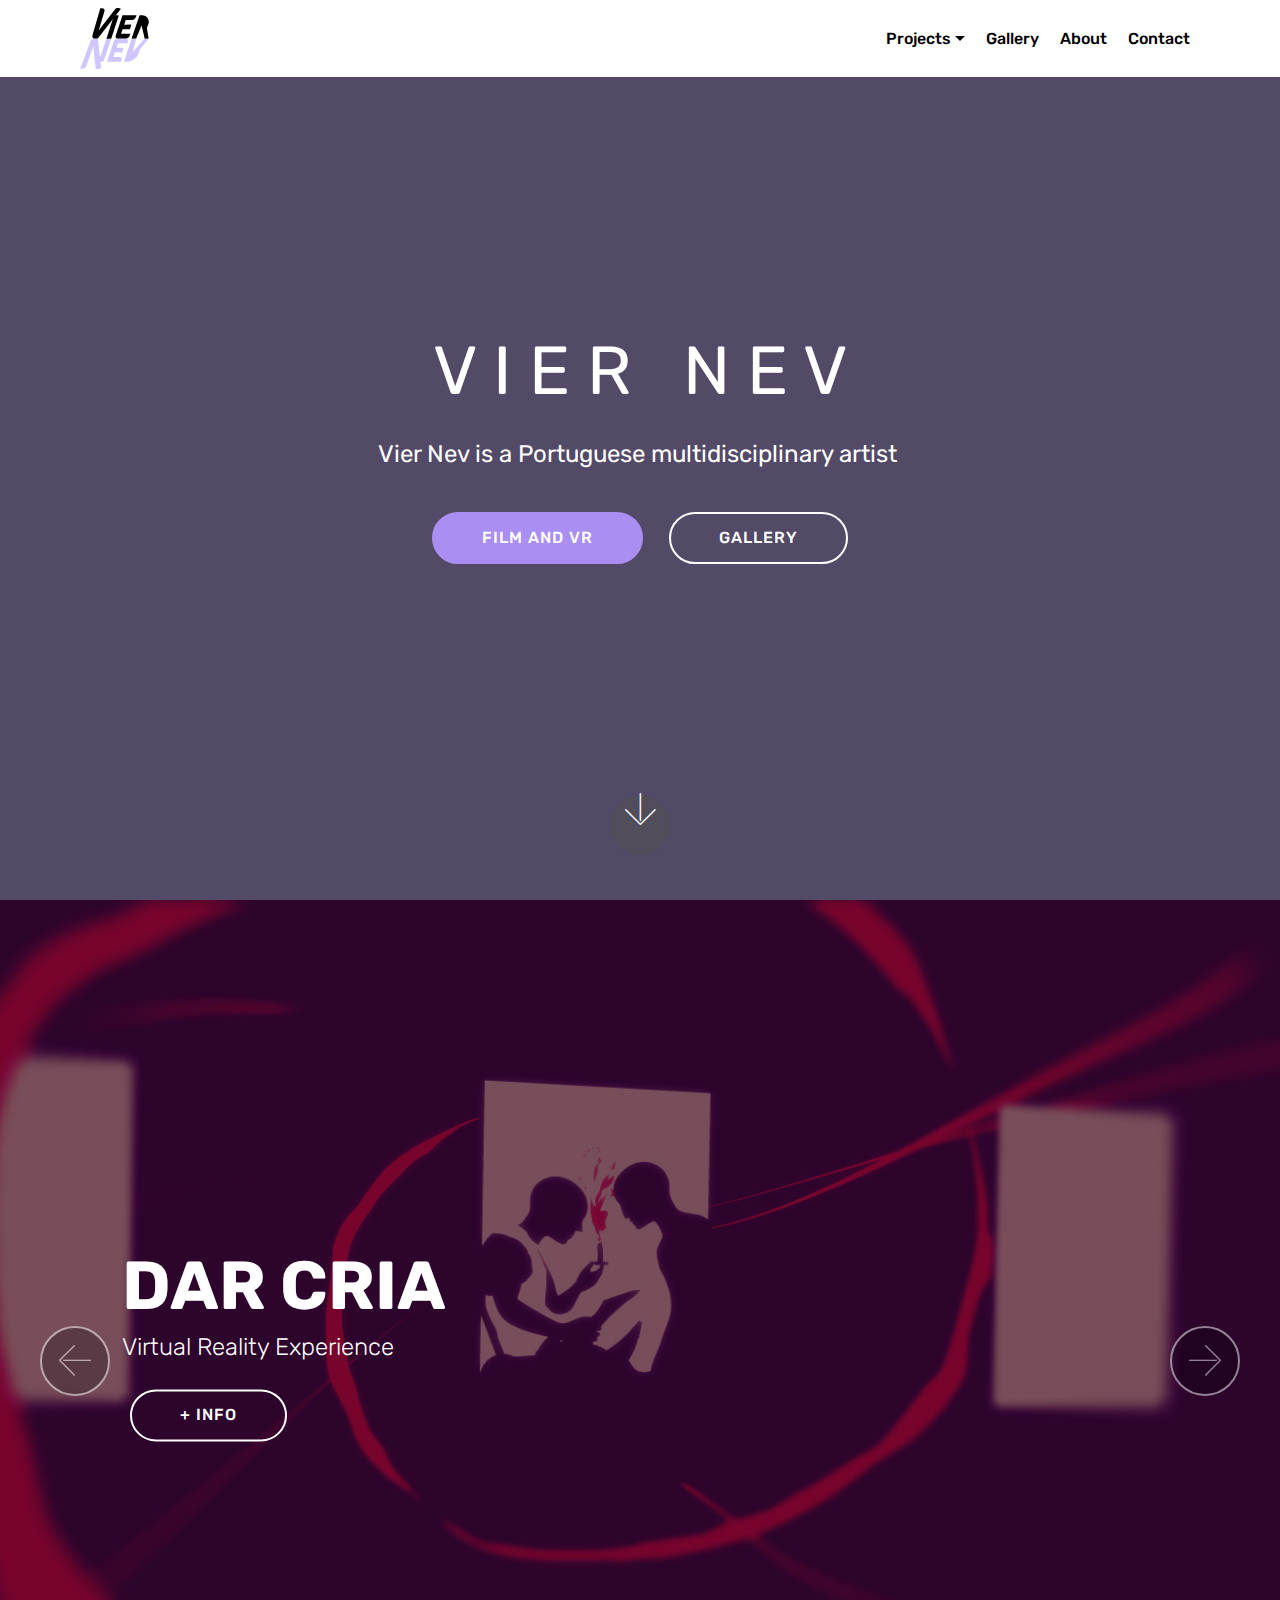
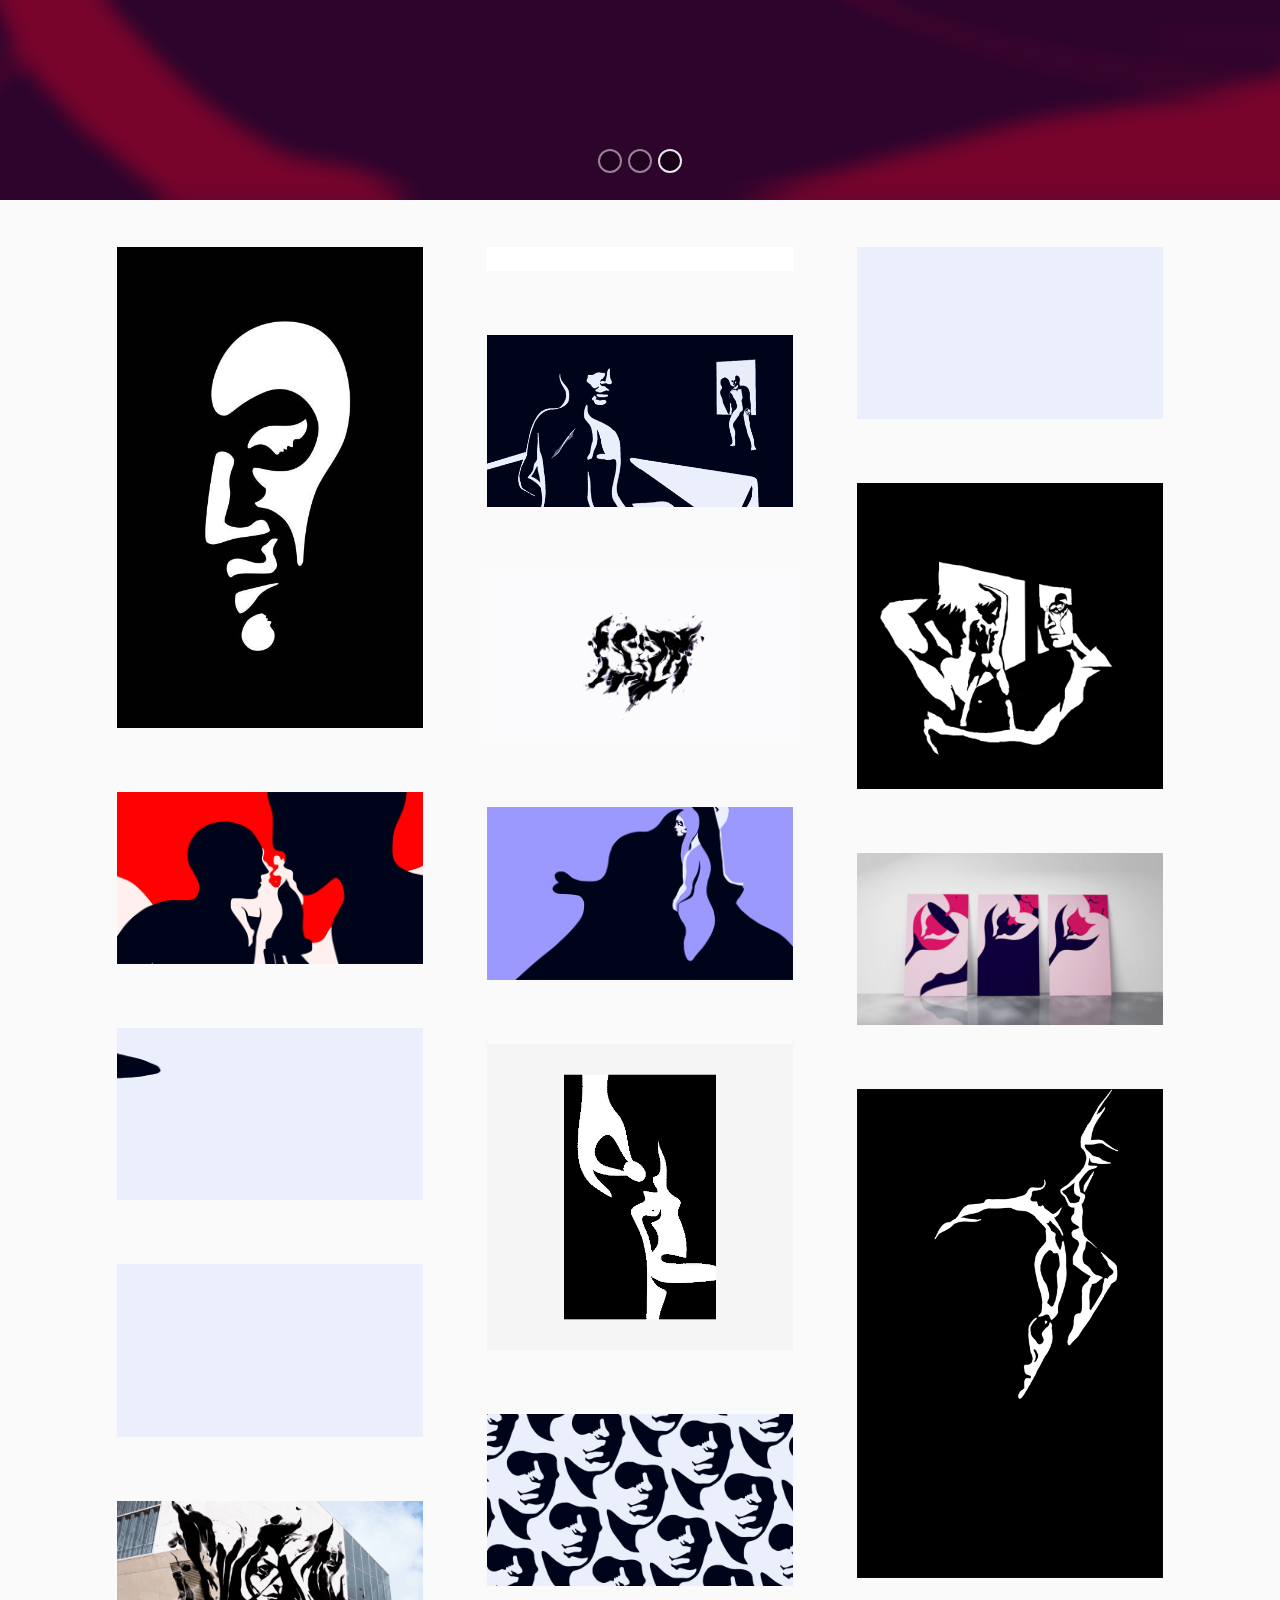
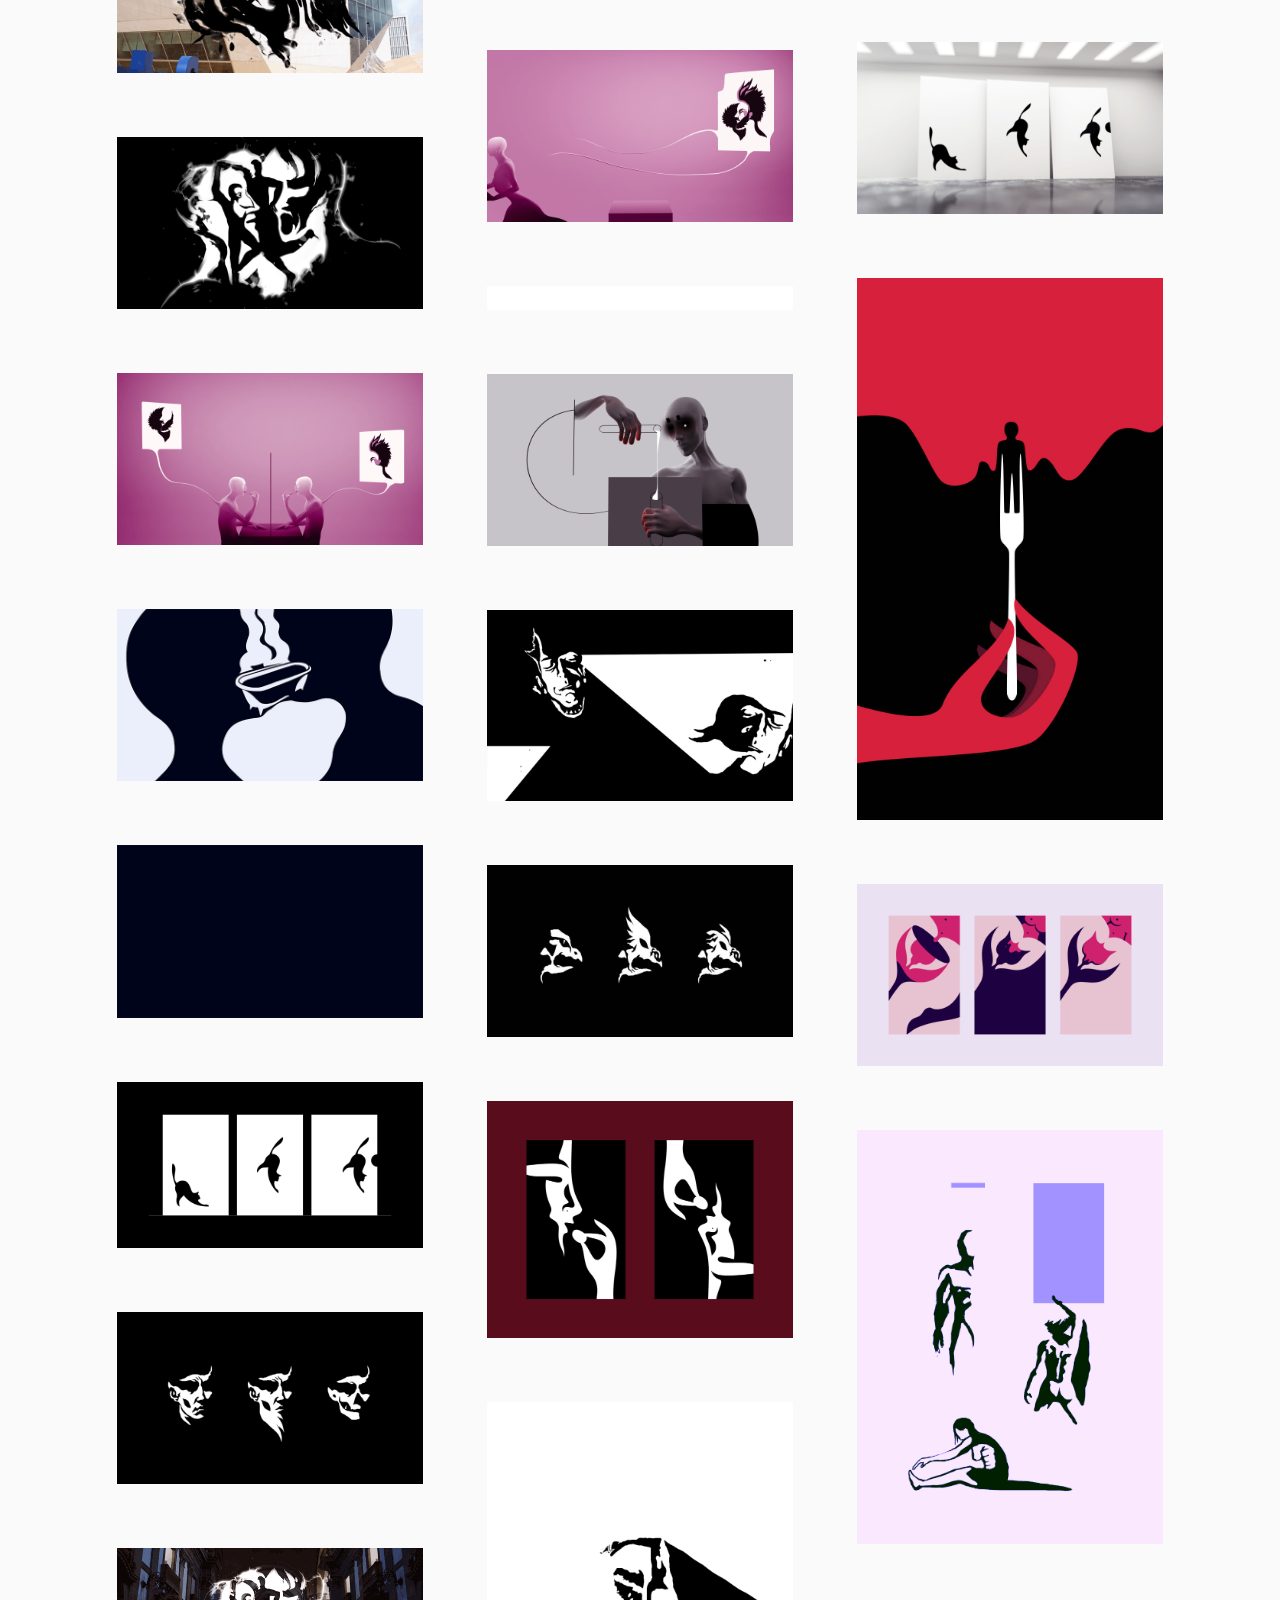
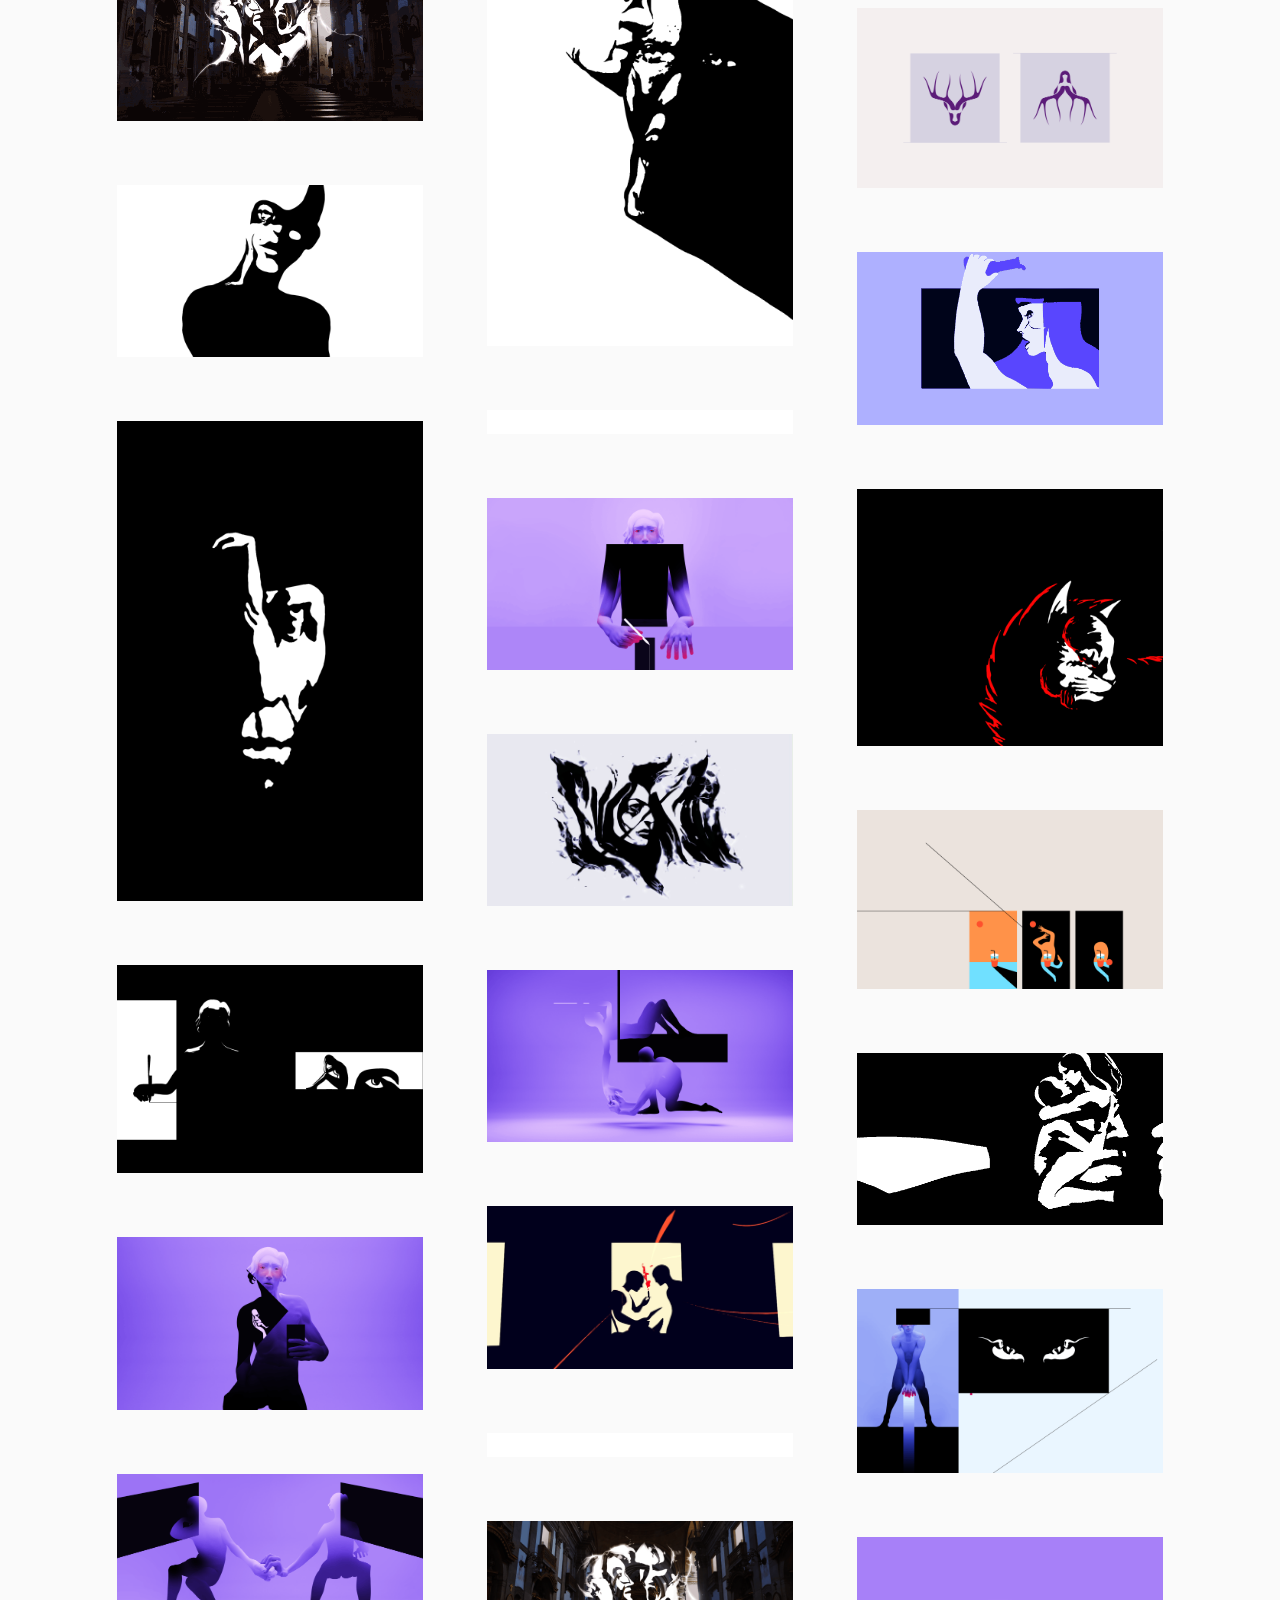
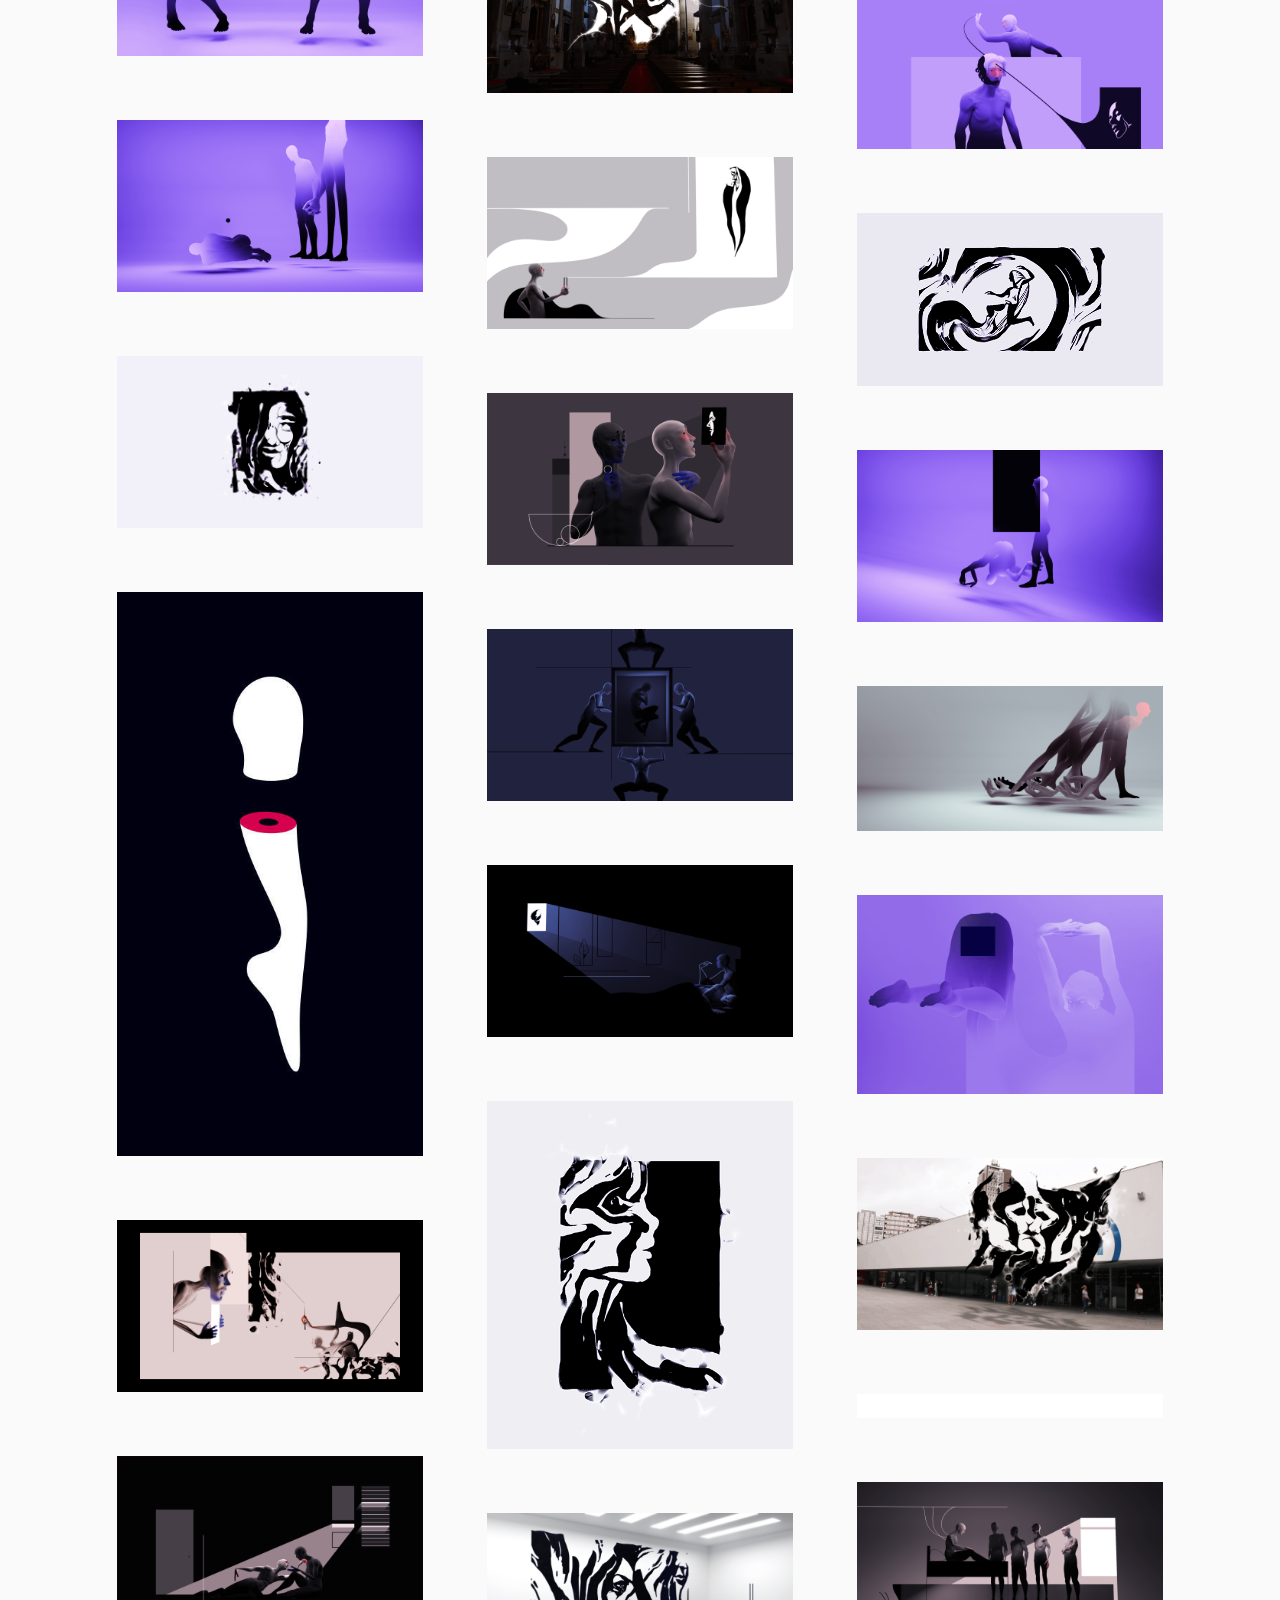
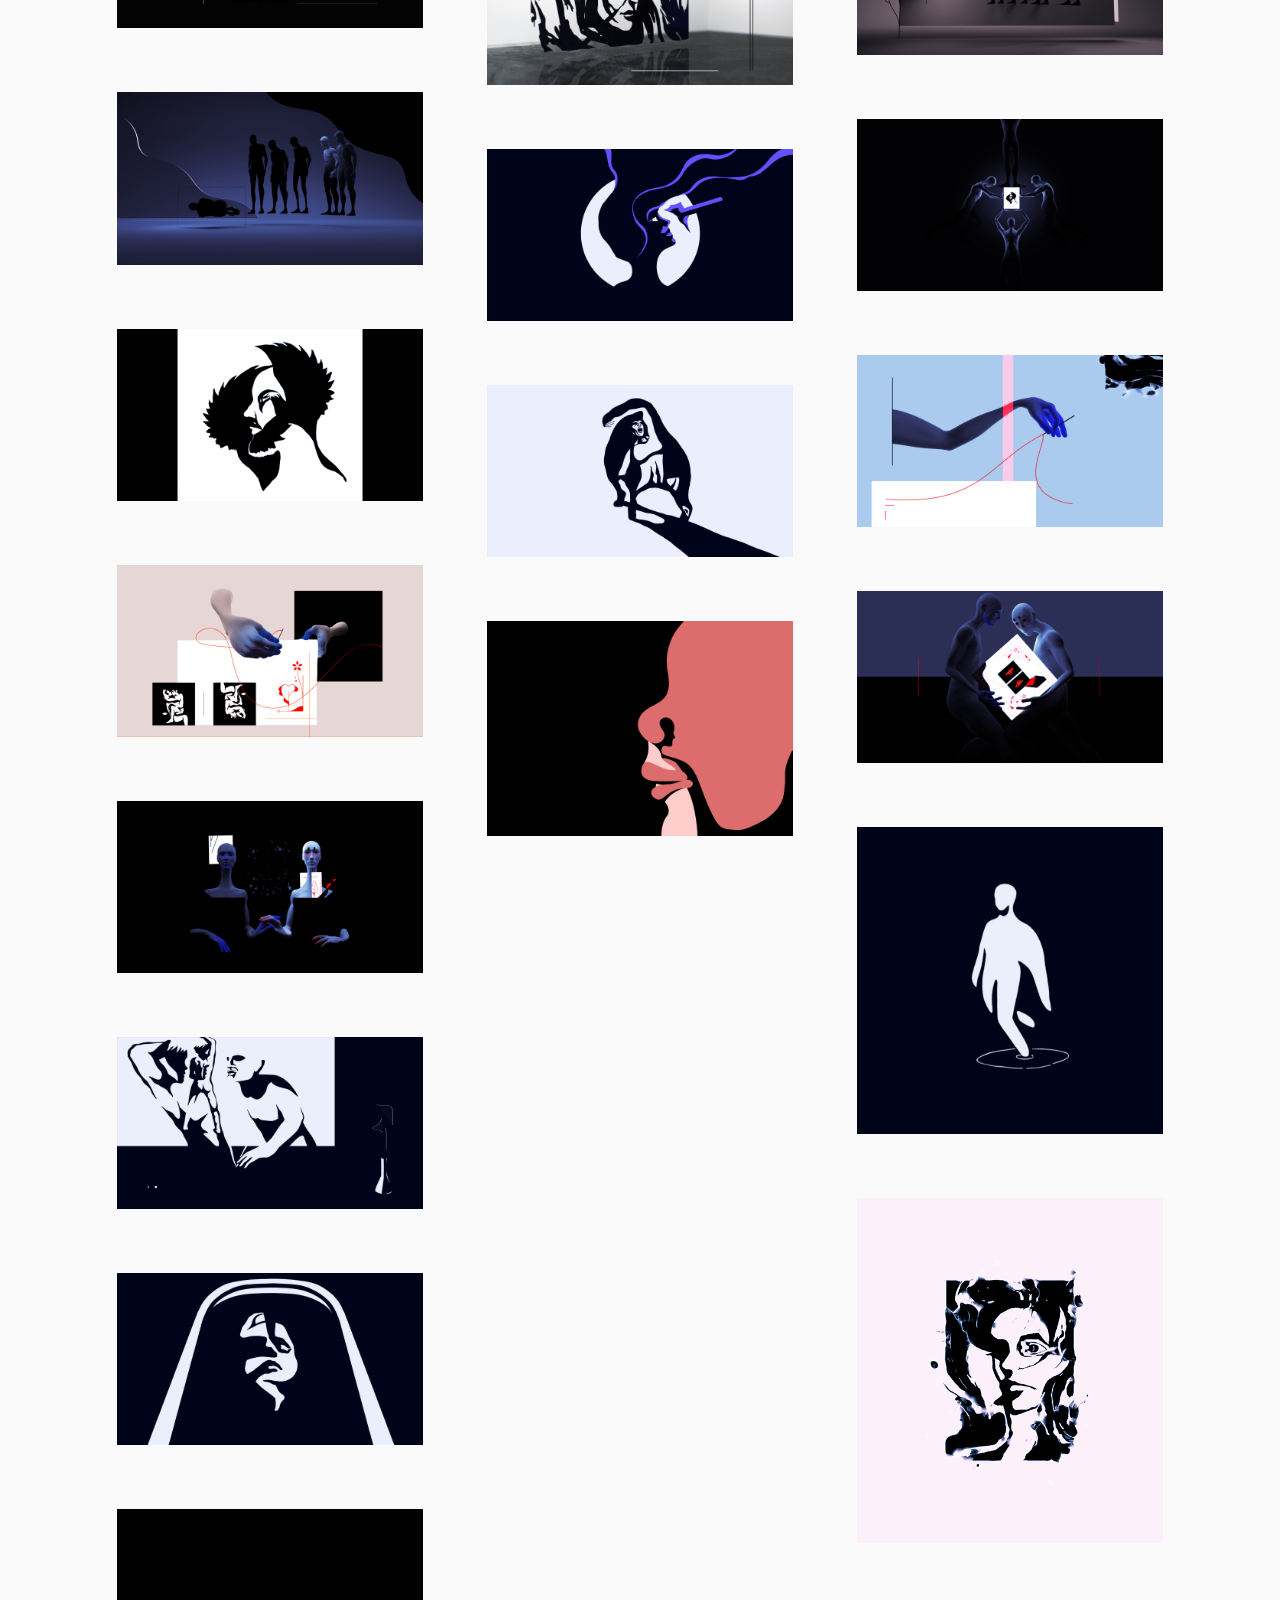
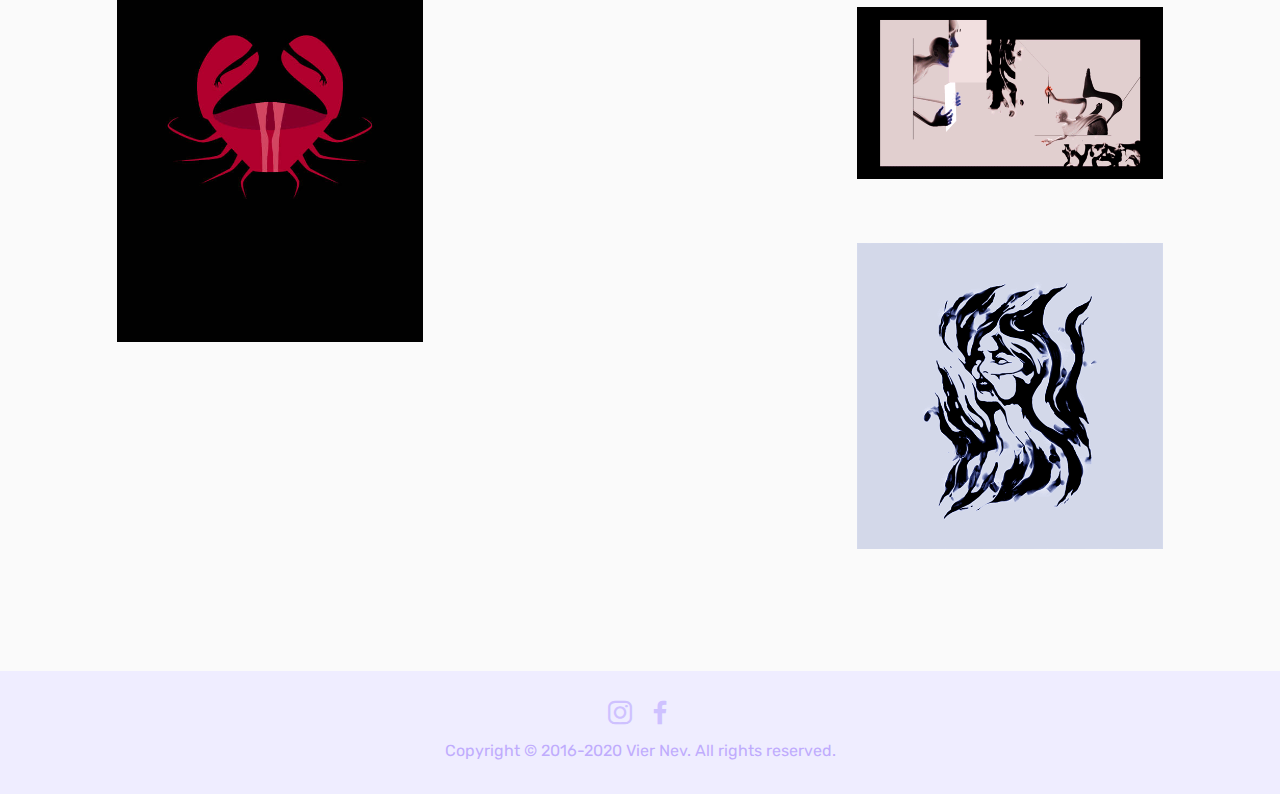
==== index.html @ 3683e40c "create github pages" ====
<!DOCTYPE html>
<html  >
<head>
  <!-- Site made with Mobirise Website Builder v4.10.8, https://mobirise.com -->
  <meta charset="UTF-8">
  <meta http-equiv="X-UA-Compatible" content="IE=edge">
  <meta name="generator" content="Mobirise v4.10.8, mobirise.com">
  <meta name="viewport" content="width=device-width, initial-scale=1, minimum-scale=1">
  <link rel="shortcut icon" href="assets/images/viernev-logo.svg" type="image/x-icon">
  <meta name="description" content="Vier Nev is a Portuguese multidisciplinary artist. Vier has created VR experiences, AR exhibitions, animated short films and explored a wide range of illustration work. 
">
  
  <title>Vier Nev</title>
  <link rel="stylesheet" href="assets/web/assets/mobirise-icons/mobirise-icons.css">
  <link rel="stylesheet" href="assets/bootstrap/css/bootstrap.min.css">
  <link rel="stylesheet" href="assets/bootstrap/css/bootstrap-grid.min.css">
  <link rel="stylesheet" href="assets/bootstrap/css/bootstrap-reboot.min.css">
  <link rel="stylesheet" href="assets/socicon/css/styles.css">
  <link rel="stylesheet" href="assets/dropdown/css/style.css">
  <link rel="stylesheet" href="assets/tether/tether.min.css">
  <link rel="stylesheet" href="assets/theme/css/style.css">
  <link rel="stylesheet" href="assets/gallery/style.css">
  <link rel="stylesheet" href="assets/mobirise/css/mbr-additional.css" type="text/css">
  
  
  
</head>
<body>

<!-- Google Analytics -->
<!-- Global site tag (gtag.js) - Google Analytics -->
<script async src="https://www.googletagmanager.com/gtag/js?id=UA-125820902-1"></script>
<script>
  window.dataLayer = window.dataLayer || [];
  function gtag(){dataLayer.push(arguments);}
  gtag('js', new Date());

  gtag('config', 'UA-125820902-1');
</script>

<!-- /Google Analytics -->


  <section class="menu cid-qTkzRZLJNu" once="menu" id="menu1-0">

    

    <nav class="navbar navbar-expand beta-menu navbar-dropdown align-items-center navbar-fixed-top navbar-toggleable-sm">
        <button class="navbar-toggler navbar-toggler-right" type="button" data-toggle="collapse" data-target="#navbarSupportedContent" aria-controls="navbarSupportedContent" aria-expanded="false" aria-label="Toggle navigation">
            <div class="hamburger">
                <span></span>
                <span></span>
                <span></span>
                <span></span>
            </div>
        </button>
        <div class="menu-logo">
            <div class="navbar-brand">
                <span class="navbar-logo">
                    <a href="index.html#header6-j">
                         <img src="assets/images/viernev-logo.svg" alt="Mobirise" title="" style="height: 3.8rem;">
                    </a>
                </span>
                
            </div>
        </div>
        <div class="collapse navbar-collapse" id="navbarSupportedContent">
            <ul class="navbar-nav nav-dropdown nav-right" data-app-modern-menu="true"><li class="nav-item dropdown">
                    <a class="nav-link link dropdown-toggle text-black display-4" href="https://mobirise.com" data-toggle="dropdown-submenu" aria-expanded="false">Projects<br></a><div class="dropdown-menu"><a class="dropdown-item text-black display-4" href="aterraetela.html">A Terra é Tela<br></a><a class="dropdown-item text-black display-4" href="amindsang.html" aria-expanded="false">A Mind Sang</a><a class="dropdown-item text-black display-4" href="darcria.html" aria-expanded="false">Dar Cria</a></div>
                </li><li class="nav-item"><a class="nav-link link text-black display-4" href="index.html#gallery2-h">Gallery<br></a></li><li class="nav-item"><a class="nav-link link text-black display-4" href="about.html">
                        
                        About</a></li><li class="nav-item"><a class="nav-link link text-black display-4" href="about.html#info2-q">
                        
                        Contact</a></li></ul>
            
        </div>
    </nav>
</section>

<section class="engine"><a href="https://mobirise.info/a">online site builder</a></section><section class="header6 cid-rAykctUVbm mbr-fullscreen" data-bg-video="https://www.youtube.com/embed/_Bp_SLts9BY?rel=0&amp;showinfo=0&amp;autoplay=0&amp;loop=0" id="header6-j">

    

    <div class="mbr-overlay" style="opacity: 0.7; background-color: rgb(17, 4, 46);">
    </div>

    <div class="container">
        <div class="row justify-content-md-center">
            <div class="mbr-white col-md-10">
                <h1 class="mbr-section-title align-center mbr-bold pb-3 mbr-fonts-style display-1"><span style="font-weight: normal;">V I E R &nbsp; N E V</span></h1>
                <p class="mbr-text align-center pb-3 mbr-fonts-style display-5">
                    Vier Nev is a Portuguese multidisciplinary artist&nbsp;</p>
                <div class="mbr-section-btn align-center"><a class="btn btn-md btn-primary display-4" href="index.html#slider1-g">FILM AND VR</a>
                        <a class="btn btn-md btn-white-outline display-4" href="index.html#gallery2-h">GALLERY</a></div>
            </div>
        </div>
    </div>

    <div class="mbr-arrow hidden-sm-down" aria-hidden="true">
        <a href="#next">
            <i class="mbri-down mbr-iconfont"></i>
        </a>
    </div>
</section>

<section class="carousel slide cid-rAy04rWOw4" data-interval="false" id="slider1-g">

    

    <div class="full-screen"><div class="mbr-slider slide carousel" data-pause="true" data-keyboard="false" data-ride="false" data-interval="false"><ol class="carousel-indicators"><li data-app-prevent-settings="" data-target="#slider1-g" data-slide-to="0"></li><li data-app-prevent-settings="" data-target="#slider1-g" data-slide-to="1"></li><li data-app-prevent-settings="" data-target="#slider1-g" class=" active" data-slide-to="2"></li></ol><div class="carousel-inner" role="listbox"><div class="carousel-item slider-fullscreen-image" data-bg-video-slide="false" style="background-image: url(assets/images/terrra0871-copy-1920x1080.png);"><div class="container container-slide"><div class="image_wrapper"><div class="mbr-overlay" style="opacity: 0.7; background-color: rgb(17, 4, 46);"></div><img src="assets/images/terrra0871-copy-1920x1080.png"><div class="carousel-caption justify-content-center"><div class="col-10 align-left"><h2 class="mbr-fonts-style display-1"><strong><em>A TERRA É TELA</em></strong></h2><p class="lead mbr-text mbr-fonts-style display-5">Augmented Reality Exhibition in Porto</p><div class="mbr-section-btn" buttons="0"><a class="btn display-4 btn-secondary" href="aterraetela.html#header3-1i">+ INFO</a> <a class="btn btn-white-outline display-4" href="aterraetela.html#video2-1h">TRAILER</a></div></div></div></div></div></div><div class="carousel-item slider-fullscreen-image" data-bg-video-slide="false" style="background-image: url(assets/images/sequence-011225-2000x1125.png);"><div class="container container-slide"><div class="image_wrapper"><div class="mbr-overlay" style="opacity: 0.9; background-color: rgb(14, 8, 70);"></div><img src="assets/images/sequence-011225-2000x1125.png"><div class="carousel-caption justify-content-center"><div class="col-10 align-left"><h2 class="mbr-fonts-style display-1"><strong>A MIND SANG</strong><div>A MÃE DE SANGUE&nbsp;</div></h2><p class="lead mbr-text mbr-fonts-style display-5">Animated Short Film</p><div class="mbr-section-btn" buttons="0"><a class="btn display-4 btn-primary" href="amindsang.html#video2-l">WATCH THE FILM<br></a> <a class="btn display-4 btn-white-outline" href="amindsang.html#header8-r">+ INFO</a> </div></div></div></div></div></div><div class="carousel-item slider-fullscreen-image active" data-bg-video-slide="false" style="background-image: url(assets/images/darcria-viernev-55-2000x921.jpg);"><div class="container container-slide"><div class="image_wrapper"><div class="mbr-overlay" style="opacity: 0.7; background-color: rgb(63, 6, 63);"></div><img src="assets/images/darcria-viernev-55-2000x921.jpg"><div class="carousel-caption justify-content-center"><div class="col-10 align-left"><h2 class="mbr-fonts-style display-1"><strong>DAR CRIA</strong></h2><p class="lead mbr-text mbr-fonts-style display-5">Virtual Reality Experience</p><div class="mbr-section-btn" buttons="0"> <a class="btn display-4 btn-white-outline" href="darcria.html">+ INFO</a> </div></div></div></div></div></div></div><a data-app-prevent-settings="" class="carousel-control carousel-control-prev" role="button" data-slide="prev" href="#slider1-g"><span aria-hidden="true" class="mbri-left mbr-iconfont"></span><span class="sr-only">Previous</span></a><a data-app-prevent-settings="" class="carousel-control carousel-control-next" role="button" data-slide="next" href="#slider1-g"><span aria-hidden="true" class="mbri-right mbr-iconfont"></span><span class="sr-only">Next</span></a></div></div>

</section>

<section class="mbr-gallery mbr-slider-carousel cid-rAycGwesJA" id="gallery2-h">

    

    <div class="container">
        <div><!-- Filter --><!-- Gallery --><div class="mbr-gallery-row"><div class="mbr-gallery-layout-default"><div><div><div class="mbr-gallery-item mbr-gallery-item--p4" data-video-url="false" data-tags="Still"><div href="#lb-gallery2-h" data-slide-to="0" data-toggle="modal"><img src="assets/images/vier-nev-mother-vier-art-illustration-multistable-perception-optical-illusion-509x800-509x800.jpg" alt="" title=""><span class="icon-focus"></span></div></div><div class="mbr-gallery-item mbr-gallery-item--p4" data-video-url="false" data-tags="AR, Animation"><div href="#lb-gallery2-h" data-slide-to="1" data-toggle="modal"><img src="assets/images/vier-terra-2.gif" alt="" title=""><span class="icon-focus"></span></div></div><div class="mbr-gallery-item mbr-gallery-item--p4" data-video-url="false" data-tags="Animation"><div href="#lb-gallery2-h" data-slide-to="2" data-toggle="modal"><img src="assets/images/25.gif" alt="" title=""><span class="icon-focus"></span></div></div><div class="mbr-gallery-item mbr-gallery-item--p4" data-video-url="false" data-tags="Animation"><div href="#lb-gallery2-h" data-slide-to="3" data-toggle="modal"><img src="assets/images/23.gif" alt="" title=""><span class="icon-focus"></span></div></div><div class="mbr-gallery-item mbr-gallery-item--p4" data-video-url="false" data-tags="Animation"><div href="#lb-gallery2-h" data-slide-to="4" data-toggle="modal"><img src="assets/images/4a.gif" alt="" title=""><span class="icon-focus"></span></div></div><div class="mbr-gallery-item mbr-gallery-item--p4" data-video-url="false" data-tags="Still"><div href="#lb-gallery2-h" data-slide-to="5" data-toggle="modal"><img src="assets/images/u-hdfs-viernev-vier-nev-art-face-optical-illusion-2000x2000-800x800.png" alt="" title=""><span class="icon-focus"></span></div></div><div class="mbr-gallery-item mbr-gallery-item--p4" data-video-url="false" data-tags="Animation"><div href="#lb-gallery2-h" data-slide-to="6" data-toggle="modal"><img src="assets/images/16.gif" alt="" title=""><span class="icon-focus"></span></div></div><div class="mbr-gallery-item mbr-gallery-item--p4 video-slide" data-video-url="https://youtu.be/Oiqv5G8GphM" data-tags="Still"><div href="#lb-gallery2-h" data-slide-to="7" data-toggle="modal"><div></div><img alt="" src="assets/images/mobirise201987-131432019-8-6-3-15-35.jpg"><span class="icon-video"></span></div></div><div class="mbr-gallery-item mbr-gallery-item--p4" data-video-url="false" data-tags="Still"><div href="#lb-gallery2-h" data-slide-to="8" data-toggle="modal"><img src="assets/images/c1-960x540-800x450.png" alt="" title=""><span class="icon-focus"></span></div></div><div class="mbr-gallery-item mbr-gallery-item--p4" data-video-url="false" data-tags="Animation"><div href="#lb-gallery2-h" data-slide-to="9" data-toggle="modal"><img src="assets/images/26.gif" alt="" title=""><span class="icon-focus"></span></div></div><div class="mbr-gallery-item mbr-gallery-item--p4" data-video-url="false" data-tags="Animation"><div href="#lb-gallery2-h" data-slide-to="10" data-toggle="modal"><img src="assets/images/13.gif" alt="" title=""><span class="icon-focus"></span></div></div><div class="mbr-gallery-item mbr-gallery-item--p4" data-video-url="false" data-tags="Still"><div href="#lb-gallery2-h" data-slide-to="11" data-toggle="modal"><img src="assets/images/vier-nev-hug-art-illustration-multistable-perception-optical-illusion-501x800-501x800.png" alt="" title=""><span class="icon-focus"></span></div></div><div class="mbr-gallery-item mbr-gallery-item--p4" data-video-url="false" data-tags="AR, Animation"><div href="#lb-gallery2-h" data-slide-to="12" data-toggle="modal"><img src="assets/images/terrra0668-1920x1080-800x450.png" alt="" title=""><span class="icon-focus"></span></div></div><div class="mbr-gallery-item mbr-gallery-item--p4" data-video-url="false" data-tags="Animation"><div href="#lb-gallery2-h" data-slide-to="13" data-toggle="modal"><img src="assets/images/dehumanizing.gif" alt="" title=""><span class="icon-focus"></span></div></div><div class="mbr-gallery-item mbr-gallery-item--p4" data-video-url="false" data-tags="Still,AR"><div href="#lb-gallery2-h" data-slide-to="14" data-toggle="modal"><img src="assets/images/d-1920x1080-800x450.png" alt="" title=""><span class="icon-focus"></span></div></div><div class="mbr-gallery-item mbr-gallery-item--p4 video-slide" data-video-url="https://youtu.be/XAK8NlHqdu0" data-tags="Animation"><div href="#lb-gallery2-h" data-slide-to="15" data-toggle="modal"><div></div><img alt="" src="assets/images/mobirise201987-131432019-8-6-3-43-50.jpg"><span class="icon-video"></span></div></div><div class="mbr-gallery-item mbr-gallery-item--p4" data-video-url="false" data-tags="Animation, Still"><div href="#lb-gallery2-h" data-slide-to="16" data-toggle="modal"><img src="assets/images/sequence-011225-2000x1125-800x450.png" alt="" title=""><span class="icon-focus"></span></div></div><div class="mbr-gallery-item mbr-gallery-item--p4" data-video-url="false" data-tags="Still"><div href="#lb-gallery2-h" data-slide-to="17" data-toggle="modal"><img src="assets/images/vier-nev-hannibal-art-illustration-multistable-perception-optical-illusion-800x1418-800x1418.jpg" alt="" title=""><span class="icon-focus"></span></div></div><div class="mbr-gallery-item mbr-gallery-item--p4" data-video-url="false" data-tags="Still"><div href="#lb-gallery2-h" data-slide-to="18" data-toggle="modal"><img src="assets/images/drag-1-2000x1125-800x450.png" alt="" title=""><span class="icon-focus"></span></div></div><div class="mbr-gallery-item mbr-gallery-item--p4" data-video-url="false" data-tags="Still"><div href="#lb-gallery2-h" data-slide-to="19" data-toggle="modal"><img src="assets/images/drag-2-2000x1125-800x450.png" alt="" title=""><span class="icon-focus"></span></div></div><div class="mbr-gallery-item mbr-gallery-item--p4" data-video-url="false" data-tags="Still"><div href="#lb-gallery2-h" data-slide-to="20" data-toggle="modal"><img src="assets/images/blood-viernev-2000x1189-800x476.png" alt="" title=""><span class="icon-focus"></span></div></div><div class="mbr-gallery-item mbr-gallery-item--p4" data-video-url="false" data-tags="Animation"><div href="#lb-gallery2-h" data-slide-to="21" data-toggle="modal"><img src="assets/images/7-1.gif" alt="" title=""><span class="icon-focus"></span></div></div><div class="mbr-gallery-item mbr-gallery-item--p4" data-video-url="false" data-tags="AR, Animation"><div href="#lb-gallery2-h" data-slide-to="22" data-toggle="modal"><img src="assets/images/5a.gif" alt="" title=""><span class="icon-focus"></span></div></div><div class="mbr-gallery-item mbr-gallery-item--p4" data-video-url="false" data-tags="Still"><div href="#lb-gallery2-h" data-slide-to="23" data-toggle="modal"><img src="assets/images/u-fsegh-viernev-vier-nev-art-face-optical-illusion-770x1041-770x1041.png" alt="" title=""><span class="icon-focus"></span></div></div><div class="mbr-gallery-item mbr-gallery-item--p4" data-video-url="false" data-tags="Animation"><div href="#lb-gallery2-h" data-slide-to="24" data-toggle="modal"><img src="assets/images/1-1.gif" alt="" title=""><span class="icon-focus"></span></div></div><div class="mbr-gallery-item mbr-gallery-item--p4" data-video-url="false" data-tags="AR"><div href="#lb-gallery2-h" data-slide-to="25" data-toggle="modal"><img src="assets/images/terrra1472-1920x1080-800x450.png" alt="" title=""><span class="icon-focus"></span></div></div><div class="mbr-gallery-item mbr-gallery-item--p4" data-video-url="false" data-tags="Still"><div href="#lb-gallery2-h" data-slide-to="26" data-toggle="modal"><img src="assets/images/deer-viernev-2000x1177-800x471.png" alt="" title=""><span class="icon-focus"></span></div></div><div class="mbr-gallery-item mbr-gallery-item--p4" data-video-url="false" data-tags="Still"><div href="#lb-gallery2-h" data-slide-to="27" data-toggle="modal"><img src="assets/images/trio-vier-nev-2000x1089-800x436.png" alt="" title=""><span class="icon-focus"></span></div></div><div class="mbr-gallery-item mbr-gallery-item--p4" data-video-url="false" data-tags="Still"><div href="#lb-gallery2-h" data-slide-to="28" data-toggle="modal"><img src="assets/images/a-viernev-vier-nev-art-face-optical-illusion-1734x1080-800x498.png" alt="" title=""><span class="icon-focus"></span></div></div><div class="mbr-gallery-item mbr-gallery-item--p4" data-video-url="false" data-tags="Animation"><div href="#lb-gallery2-h" data-slide-to="29" data-toggle="modal"><img src="assets/images/6a.gif" alt="" title=""><span class="icon-focus"></span></div></div><div class="mbr-gallery-item mbr-gallery-item--p4" data-video-url="false" data-tags="Still"><div href="#lb-gallery2-h" data-slide-to="30" data-toggle="modal"><img src="assets/images/vier-nev-growth-art-illustration-multistable-perception-optical-illusion-1422x800-800x450.png" alt="" title=""><span class="icon-focus"></span></div></div><div class="mbr-gallery-item mbr-gallery-item--p4" data-video-url="false" data-tags="Still"><div href="#lb-gallery2-h" data-slide-to="31" data-toggle="modal"><img src="assets/images/vier-nev-growth-art-illustration-multistable-perception-optical-illusion-1422x800-800x450.jpg" alt="" title=""><span class="icon-focus"></span></div></div><div class="mbr-gallery-item mbr-gallery-item--p4" data-video-url="false" data-tags="Still"><div href="#lb-gallery2-h" data-slide-to="32" data-toggle="modal"><img src="assets/images/u-catkiss-viernev-vier-nev-art-face-optical-illusion-2000x1684-800x674.png" alt="" title=""><span class="icon-focus"></span></div></div><div class="mbr-gallery-item mbr-gallery-item--p4" data-video-url="false" data-tags="AR, Animation"><div href="#lb-gallery2-h" data-slide-to="33" data-toggle="modal"><img src="assets/images/7a.gif" alt="" title=""><span class="icon-focus"></span></div></div><div class="mbr-gallery-item mbr-gallery-item--p4" data-video-url="false" data-tags="Still"><div href="#lb-gallery2-h" data-slide-to="34" data-toggle="modal"><img src="assets/images/eating-viernev-2000x1552-800x621.png" alt="" title=""><span class="icon-focus"></span></div></div><div class="mbr-gallery-item mbr-gallery-item--p4" data-video-url="false" data-tags="Still"><div href="#lb-gallery2-h" data-slide-to="35" data-toggle="modal"><img src="assets/images/clown-viernev-2000x1166-800x466.png" alt="" title=""><span class="icon-focus"></span></div></div><div class="mbr-gallery-item mbr-gallery-item--p4" data-video-url="false" data-tags="Still"><div href="#lb-gallery2-h" data-slide-to="36" data-toggle="modal"><img src="assets/images/u-dvsavas-viernev-vier-nev-art-face-optical-illusion-1920x1080-800x450.png" alt="" title=""><span class="icon-focus"></span></div></div><div class="mbr-gallery-item mbr-gallery-item--p4" data-video-url="false" data-tags="Still"><div href="#lb-gallery2-h" data-slide-to="37" data-toggle="modal"><img src="assets/images/u-dvssd-viernev-vier-nev-art-face-optical-illusion-1080x1920-800x1422.png" alt="" title=""><span class="icon-focus"></span></div></div><div class="mbr-gallery-item mbr-gallery-item--p4" data-video-url="false" data-tags="Animation"><div href="#lb-gallery2-h" data-slide-to="38" data-toggle="modal"><img src="assets/images/loopa.gif" alt="" title=""><span class="icon-focus"></span></div></div><div class="mbr-gallery-item mbr-gallery-item--p4" data-video-url="false" data-tags="Still"><div href="#lb-gallery2-h" data-slide-to="39" data-toggle="modal"><img src="assets/images/u-ndgf-viernev-vier-nev-art-face-optical-illusion-1007x1581-800x1256.png" alt="" title=""><span class="icon-focus"></span></div></div><div class="mbr-gallery-item mbr-gallery-item--p4" data-video-url="false" data-tags="VR"><div href="#lb-gallery2-h" data-slide-to="40" data-toggle="modal"><img src="assets/images/8-vier-nev-dar-cria-art-virtual-reality-multistable-perception.gif" alt="" title=""><span class="icon-focus"></span></div></div><div class="mbr-gallery-item mbr-gallery-item--p4" data-video-url="false" data-tags="Still"><div href="#lb-gallery2-h" data-slide-to="41" data-toggle="modal"><img src="assets/images/ddddddddddddddddddd-copy-2000x1206-800x482.png" alt="" title=""><span class="icon-focus"></span></div></div><div class="mbr-gallery-item mbr-gallery-item--p4" data-video-url="false" data-tags="Still"><div href="#lb-gallery2-h" data-slide-to="42" data-toggle="modal"><img src="assets/images/fffffffffffffffffffffffffffff-copy-2000x1361-800x544.png" alt="" title=""><span class="icon-focus"></span></div></div><div class="mbr-gallery-item mbr-gallery-item--p4" data-video-url="false" data-tags="Still"><div href="#lb-gallery2-h" data-slide-to="43" data-toggle="modal"><img src="assets/images/iiiiiiiiiiiii-2000x1125-800x450.png" alt="" title=""><span class="icon-focus"></span></div></div><div class="mbr-gallery-item mbr-gallery-item--p4" data-video-url="false" data-tags="Still"><div href="#lb-gallery2-h" data-slide-to="44" data-toggle="modal"><img src="assets/images/ccccccccccc-2000x1385-800x554.png" alt="" title=""><span class="icon-focus"></span></div></div><div class="mbr-gallery-item mbr-gallery-item--p4" data-video-url="false" data-tags="Still"><div href="#lb-gallery2-h" data-slide-to="45" data-toggle="modal"><img src="assets/images/lookq-aaaaaaaaaaaaaaaaaaaaaaa-2000x1125-800x450.png" alt="" title=""><span class="icon-focus"></span></div></div><div class="mbr-gallery-item mbr-gallery-item--p4 video-slide" data-video-url="https://youtu.be/BLm-tgOS_dI" data-tags="Animation"><div href="#lb-gallery2-h" data-slide-to="46" data-toggle="modal"><div></div><img alt="" src="assets/images/mobirise201987-131432019-8-6-3-16-42.jpg"><span class="icon-video"></span></div></div><div class="mbr-gallery-item mbr-gallery-item--p4" data-video-url="false" data-tags="Animation"><div href="#lb-gallery2-h" data-slide-to="47" data-toggle="modal"><img src="assets/images/12a.gif" alt="" title=""><span class="icon-focus"></span></div></div><div class="mbr-gallery-item mbr-gallery-item--p4" data-video-url="false" data-tags="Still, VR"><div href="#lb-gallery2-h" data-slide-to="48" data-toggle="modal"><img src="assets/images/ffffffffffffff-2000x1193-800x477.png" alt="" title=""><span class="icon-focus"></span></div></div><div class="mbr-gallery-item mbr-gallery-item--p4" data-video-url="false" data-tags="Still, VR"><div href="#lb-gallery2-h" data-slide-to="49" data-toggle="modal"><img src="assets/images/f-2-2000x1125-800x450.png" alt="" title=""><span class="icon-focus"></span></div></div><div class="mbr-gallery-item mbr-gallery-item--p4" data-video-url="false" data-tags="Still, VR"><div href="#lb-gallery2-h" data-slide-to="50" data-toggle="modal"><img src="assets/images/f-3-2000x1125-800x450.png" alt="" title=""><span class="icon-focus"></span></div></div><div class="mbr-gallery-item mbr-gallery-item--p4" data-video-url="false" data-tags="Still, VR"><div href="#lb-gallery2-h" data-slide-to="51" data-toggle="modal"><img src="assets/images/f-4-2000x1125-800x450.png" alt="" title=""><span class="icon-focus"></span></div></div><div class="mbr-gallery-item mbr-gallery-item--p4" data-video-url="false" data-tags="VR"><div href="#lb-gallery2-h" data-slide-to="52" data-toggle="modal"><img src="assets/images/3-vier-nev-dar-cria-art-virtual-reality-multistable-perception.gif" alt="" title=""><span class="icon-focus"></span></div></div><div class="mbr-gallery-item mbr-gallery-item--p4" data-video-url="false" data-tags="Still, VR"><div href="#lb-gallery2-h" data-slide-to="53" data-toggle="modal"><img src="assets/images/a-2-2000x949-800x380.png" alt="" title=""><span class="icon-focus"></span></div></div><div class="mbr-gallery-item mbr-gallery-item--p4 video-slide" data-video-url="https://youtu.be/ZXnlHfFsJvo" data-tags="Animation"><div href="#lb-gallery2-h" data-slide-to="54" data-toggle="modal"><div></div><img alt="" src="assets/images/mobirise201987-131432019-8-6-3-15-21.jpg"><span class="icon-video"></span></div></div><div class="mbr-gallery-item mbr-gallery-item--p4" data-video-url="false" data-tags="VR"><div href="#lb-gallery2-h" data-slide-to="55" data-toggle="modal"><img src="assets/images/2-vier-nev-dar-cria-art-virtual-reality-multistable-perception.gif" alt="" title=""><span class="icon-focus"></span></div></div><div class="mbr-gallery-item mbr-gallery-item--p4" data-video-url="false" data-tags="Still"><div href="#lb-gallery2-h" data-slide-to="56" data-toggle="modal"><img src="assets/images/6-2000x1302-800x521.png" alt="" title=""><span class="icon-focus"></span></div></div><div class="mbr-gallery-item mbr-gallery-item--p4" data-video-url="false" data-tags="Still"><div href="#lb-gallery2-h" data-slide-to="57" data-toggle="modal"><img src="assets/images/vier-nev-corte-art-illustration-multistable-perception-optical-illusion-434x800-434x800.jpg" alt="" title=""><span class="icon-focus"></span></div></div><div class="mbr-gallery-item mbr-gallery-item--p4" data-video-url="false" data-tags="AR, Animation"><div href="#lb-gallery2-h" data-slide-to="58" data-toggle="modal"><img src="assets/images/terrra1380-1920x1080-800x450.png" alt="" title=""><span class="icon-focus"></span></div></div><div class="mbr-gallery-item mbr-gallery-item--p4" data-video-url="false" data-tags="AR"><div href="#lb-gallery2-h" data-slide-to="59" data-toggle="modal"><img src="assets/images/terrra1224-1920x1080-800x450.png" alt="" title=""><span class="icon-focus"></span></div></div><div class="mbr-gallery-item mbr-gallery-item--p4" data-video-url="false" data-tags="AR, Animation"><div href="#lb-gallery2-h" data-slide-to="60" data-toggle="modal"><img src="assets/images/terrra1191-1920x1080-800x450.png" alt="" title=""><span class="icon-focus"></span></div></div><div class="mbr-gallery-item mbr-gallery-item--p4" data-video-url="false" data-tags="Still"><div href="#lb-gallery2-h" data-slide-to="61" data-toggle="modal"><img src="assets/images/terrra1448-1920x1080-800x450.png" alt="" title=""><span class="icon-focus"></span></div></div><div class="mbr-gallery-item mbr-gallery-item--p4" data-video-url="false" data-tags="AR, Animation"><div href="#lb-gallery2-h" data-slide-to="62" data-toggle="modal"><img src="assets/images/2a.gif" alt="" title=""><span class="icon-focus"></span></div></div><div class="mbr-gallery-item mbr-gallery-item--p4" data-video-url="false" data-tags="AR"><div href="#lb-gallery2-h" data-slide-to="63" data-toggle="modal"><img src="assets/images/terrra1508-1920x1080-800x450.png" alt="" title=""><span class="icon-focus"></span></div></div><div class="mbr-gallery-item mbr-gallery-item--p4" data-video-url="false" data-tags="AR"><div href="#lb-gallery2-h" data-slide-to="64" data-toggle="modal"><img src="assets/images/terrra1568-1920x1080-800x450.png" alt="" title=""><span class="icon-focus"></span></div></div><div class="mbr-gallery-item mbr-gallery-item--p4" data-video-url="false" data-tags="AR"><div href="#lb-gallery2-h" data-slide-to="65" data-toggle="modal"><img src="assets/images/terrra1611-1920x1080-800x450.png" alt="" title=""><span class="icon-focus"></span></div></div><div class="mbr-gallery-item mbr-gallery-item--p4" data-video-url="false" data-tags="AR"><div href="#lb-gallery2-h" data-slide-to="66" data-toggle="modal"><img src="assets/images/terrra1612-1920x1080-800x450.png" alt="" title=""><span class="icon-focus"></span></div></div><div class="mbr-gallery-item mbr-gallery-item--p4" data-video-url="false" data-tags="AR"><div href="#lb-gallery2-h" data-slide-to="67" data-toggle="modal"><img src="assets/images/terrra1765-1920x1080-800x450.png" alt="" title=""><span class="icon-focus"></span></div></div><div class="mbr-gallery-item mbr-gallery-item--p4" data-video-url="false" data-tags="AR"><div href="#lb-gallery2-h" data-slide-to="68" data-toggle="modal"><img src="assets/images/terrra1808-1920x1080-800x450.png" alt="" title=""><span class="icon-focus"></span></div></div><div class="mbr-gallery-item mbr-gallery-item--p4" data-video-url="false" data-tags="Still, AR"><div href="#lb-gallery2-h" data-slide-to="69" data-toggle="modal"><img src="assets/images/terrra1871-1920x1080-800x450.png" alt="" title=""><span class="icon-focus"></span></div></div><div class="mbr-gallery-item mbr-gallery-item--p4" data-video-url="false" data-tags="AR"><div href="#lb-gallery2-h" data-slide-to="70" data-toggle="modal"><img src="assets/images/terrra1993-1920x1080-800x450.png" alt="" title=""><span class="icon-focus"></span></div></div><div class="mbr-gallery-item mbr-gallery-item--p4" data-video-url="false" data-tags="AR"><div href="#lb-gallery2-h" data-slide-to="71" data-toggle="modal"><img src="assets/images/terrra2036-1920x1080-800x450.png" alt="" title=""><span class="icon-focus"></span></div></div><div class="mbr-gallery-item mbr-gallery-item--p4" data-video-url="false" data-tags="AR"><div href="#lb-gallery2-h" data-slide-to="72" data-toggle="modal"><img src="assets/images/terrra2104-1920x1080-800x450.png" alt="" title=""><span class="icon-focus"></span></div></div><div class="mbr-gallery-item mbr-gallery-item--p4" data-video-url="false" data-tags="Animation"><div href="#lb-gallery2-h" data-slide-to="73" data-toggle="modal"><img src="assets/images/vier-block-12.gif" alt="" title=""><span class="icon-focus"></span></div></div><div class="mbr-gallery-item mbr-gallery-item--p4" data-video-url="false" data-tags="AR"><div href="#lb-gallery2-h" data-slide-to="74" data-toggle="modal"><img src="assets/images/terrra2386-1920x1080-800x450.png" alt="" title=""><span class="icon-focus"></span></div></div><div class="mbr-gallery-item mbr-gallery-item--p4" data-video-url="false" data-tags="AR"><div href="#lb-gallery2-h" data-slide-to="75" data-toggle="modal"><img src="assets/images/terrra2521-1920x1080-800x450.png" alt="" title=""><span class="icon-focus"></span></div></div><div class="mbr-gallery-item mbr-gallery-item--p4" data-video-url="false" data-tags="AR"><div href="#lb-gallery2-h" data-slide-to="76" data-toggle="modal"><img src="assets/images/6-a-1920x1080-800x450.png" alt="" title=""><span class="icon-focus"></span></div></div><div class="mbr-gallery-item mbr-gallery-item--p4" data-video-url="false" data-tags="Animation, Still"><div href="#lb-gallery2-h" data-slide-to="77" data-toggle="modal"><img src="assets/images/sequence-010227-2000x1125-800x804.png" alt="" title=""><span class="icon-focus"></span></div></div><div class="mbr-gallery-item mbr-gallery-item--p4" data-video-url="false" data-tags="Animation, Still"><div href="#lb-gallery2-h" data-slide-to="78" data-toggle="modal"><img src="assets/images/sequence-012318-2000x1125-800x450.png" alt="" title=""><span class="icon-focus"></span></div></div><div class="mbr-gallery-item mbr-gallery-item--p4" data-video-url="false" data-tags="Animation, Still"><div href="#lb-gallery2-h" data-slide-to="79" data-toggle="modal"><img src="assets/images/sequence-012252-2000x1125-800x450.png" alt="" title=""><span class="icon-focus"></span></div></div><div class="mbr-gallery-item mbr-gallery-item--p4" data-video-url="false" data-tags="Animation"><div href="#lb-gallery2-h" data-slide-to="80" data-toggle="modal"><img src="assets/images/vier-ink-block-9.gif" alt="" title=""><span class="icon-focus"></span></div></div><div class="mbr-gallery-item mbr-gallery-item--p4" data-video-url="false" data-tags="Animation, Still"><div href="#lb-gallery2-h" data-slide-to="81" data-toggle="modal"><img src="assets/images/sequence-011129-2000x1125-800x450.png" alt="" title=""><span class="icon-focus"></span></div></div><div class="mbr-gallery-item mbr-gallery-item--p4" data-video-url="false" data-tags="Animation, Still"><div href="#lb-gallery2-h" data-slide-to="82" data-toggle="modal"><img src="assets/images/sequence-013310-2000x1125-800x450.png" alt="" title=""><span class="icon-focus"></span></div></div><div class="mbr-gallery-item mbr-gallery-item--p4" data-video-url="false" data-tags="Animation"><div href="#lb-gallery2-h" data-slide-to="83" data-toggle="modal"><img src="assets/images/3a.gif" alt="" title=""><span class="icon-focus"></span></div></div><div class="mbr-gallery-item mbr-gallery-item--p4" data-video-url="false" data-tags="Still"><div href="#lb-gallery2-h" data-slide-to="84" data-toggle="modal"><img src="assets/images/vier-nev-copas-art-illustration-multistable-perception-optical-illusion-566x800-566x800.jpg" alt="" title=""><span class="icon-focus"></span></div></div><div class="mbr-gallery-item mbr-gallery-item--p4" data-video-url="false" data-tags="Still"><div href="#lb-gallery2-h" data-slide-to="85" data-toggle="modal"><img src="assets/images/u-human-both-arms-viernev-vier-nev-art-face-optical-illusion-2000x1400-800x560.png" alt="" title=""><span class="icon-focus"></span></div></div><div class="mbr-gallery-item mbr-gallery-item--p4" data-video-url="false" data-tags="AR, Animation"><div href="#lb-gallery2-h" data-slide-to="86" data-toggle="modal"><img src="assets/images/rrevierartist.gif" alt="" title=""><span class="icon-focus"></span></div></div></div></div><div class="clearfix"></div></div></div><!-- Lightbox --><div data-app-prevent-settings="" class="mbr-slider modal fade carousel slide" tabindex="-1" data-keyboard="true" data-interval="false" id="lb-gallery2-h"><div class="modal-dialog"><div class="modal-content"><div class="modal-body"><div class="carousel-inner"><div class="carousel-item active"><img src="assets/images/vier-nev-mother-vier-art-illustration-multistable-perception-optical-illusion-509x800.jpg" alt="" title=""></div><div class="carousel-item"><img src="assets/images/vier-terra-2.gif" alt="" title=""></div><div class="carousel-item"><img src="assets/images/25.gif" alt="" title=""></div><div class="carousel-item"><img src="assets/images/23.gif" alt="" title=""></div><div class="carousel-item"><img src="assets/images/4a.gif" alt="" title=""></div><div class="carousel-item"><img src="assets/images/u-hdfs-viernev-vier-nev-art-face-optical-illusion-2000x2000.png" alt="" title=""></div><div class="carousel-item"><img src="assets/images/16.gif" alt="" title=""></div><div class="carousel-item video-container"><img src="assets/images/sequence-011225-2000x1125.png" alt="" title=""></div><div class="carousel-item"><img src="assets/images/c1-960x540.png" alt="" title=""></div><div class="carousel-item"><img src="assets/images/26.gif" alt="" title=""></div><div class="carousel-item"><img src="assets/images/13.gif" alt="" title=""></div><div class="carousel-item"><img src="assets/images/vier-nev-hug-art-illustration-multistable-perception-optical-illusion-501x800.png" alt="" title=""></div><div class="carousel-item"><img src="assets/images/terrra0668-1920x1080.png" alt="" title=""></div><div class="carousel-item"><img src="assets/images/dehumanizing.gif" alt="" title=""></div><div class="carousel-item"><img src="assets/images/d-1920x1080.png" alt="" title=""></div><div class="carousel-item video-container"><img src="assets/images/sequence-011225-2000x1125.png" alt="" title=""></div><div class="carousel-item"><img src="assets/images/sequence-011225-2000x1125.png" alt="" title=""></div><div class="carousel-item"><img src="assets/images/vier-nev-hannibal-art-illustration-multistable-perception-optical-illusion-800x1418.jpg" alt="" title=""></div><div class="carousel-item"><img src="assets/images/drag-1-2000x1125.png" alt="" title=""></div><div class="carousel-item"><img src="assets/images/drag-2-2000x1125.png" alt="" title=""></div><div class="carousel-item"><img src="assets/images/blood-viernev-2000x1189.png" alt="" title=""></div><div class="carousel-item"><img src="assets/images/7-1.gif" alt="" title=""></div><div class="carousel-item"><img src="assets/images/5a.gif" alt="" title=""></div><div class="carousel-item"><img src="assets/images/u-fsegh-viernev-vier-nev-art-face-optical-illusion-770x1041.png" alt="" title=""></div><div class="carousel-item"><img src="assets/images/1-1.gif" alt="" title=""></div><div class="carousel-item"><img src="assets/images/terrra1472-1920x1080.png" alt="" title=""></div><div class="carousel-item"><img src="assets/images/deer-viernev-2000x1177.png" alt="" title=""></div><div class="carousel-item"><img src="assets/images/trio-vier-nev-2000x1089.png" alt="" title=""></div><div class="carousel-item"><img src="assets/images/a-viernev-vier-nev-art-face-optical-illusion-1734x1080.png" alt="" title=""></div><div class="carousel-item"><img src="assets/images/6a.gif" alt="" title=""></div><div class="carousel-item"><img src="assets/images/vier-nev-growth-art-illustration-multistable-perception-optical-illusion-1422x800.png" alt="" title=""></div><div class="carousel-item"><img src="assets/images/vier-nev-growth-art-illustration-multistable-perception-optical-illusion-1422x800.jpg" alt="" title=""></div><div class="carousel-item"><img src="assets/images/u-catkiss-viernev-vier-nev-art-face-optical-illusion-2000x1684.png" alt="" title=""></div><div class="carousel-item"><img src="assets/images/7a.gif" alt="" title=""></div><div class="carousel-item"><img src="assets/images/eating-viernev-2000x1552.png" alt="" title=""></div><div class="carousel-item"><img src="assets/images/clown-viernev-2000x1166.png" alt="" title=""></div><div class="carousel-item"><img src="assets/images/u-dvsavas-viernev-vier-nev-art-face-optical-illusion-1920x1080.png" alt="" title=""></div><div class="carousel-item"><img src="assets/images/u-dvssd-viernev-vier-nev-art-face-optical-illusion-1080x1920.png" alt="" title=""></div><div class="carousel-item"><img src="assets/images/loopa.gif" alt="" title=""></div><div class="carousel-item"><img src="assets/images/u-ndgf-viernev-vier-nev-art-face-optical-illusion-1007x1581.png" alt="" title=""></div><div class="carousel-item"><img src="assets/images/8-vier-nev-dar-cria-art-virtual-reality-multistable-perception.gif" alt="" title=""></div><div class="carousel-item"><img src="assets/images/ddddddddddddddddddd-copy-2000x1206.png" alt="" title=""></div><div class="carousel-item"><img src="assets/images/fffffffffffffffffffffffffffff-copy-2000x1361.png" alt="" title=""></div><div class="carousel-item"><img src="assets/images/iiiiiiiiiiiii-2000x1125.png" alt="" title=""></div><div class="carousel-item"><img src="assets/images/ccccccccccc-2000x1385.png" alt="" title=""></div><div class="carousel-item"><img src="assets/images/lookq-aaaaaaaaaaaaaaaaaaaaaaa-2000x1125.png" alt="" title=""></div><div class="carousel-item video-container"><img src="assets/images/sequence-011225-2000x1125.png" alt="" title=""></div><div class="carousel-item"><img src="assets/images/12a.gif" alt="" title=""></div><div class="carousel-item"><img src="assets/images/ffffffffffffff-2000x1193.png" alt="" title=""></div><div class="carousel-item"><img src="assets/images/f-2-2000x1125.png" alt="" title=""></div><div class="carousel-item"><img src="assets/images/f-3-2000x1125.png" alt="" title=""></div><div class="carousel-item"><img src="assets/images/f-4-2000x1125.png" alt="" title=""></div><div class="carousel-item"><img src="assets/images/3-vier-nev-dar-cria-art-virtual-reality-multistable-perception.gif" alt="" title=""></div><div class="carousel-item"><img src="assets/images/a-2-2000x949.png" alt="" title=""></div><div class="carousel-item video-container"><img src="assets/images/sequence-011225-2000x1125.png" alt="" title=""></div><div class="carousel-item"><img src="assets/images/2-vier-nev-dar-cria-art-virtual-reality-multistable-perception.gif" alt="" title=""></div><div class="carousel-item"><img src="assets/images/6-2000x1302.png" alt="" title=""></div><div class="carousel-item"><img src="assets/images/vier-nev-corte-art-illustration-multistable-perception-optical-illusion-434x800.jpg" alt="" title=""></div><div class="carousel-item"><img src="assets/images/terrra1380-1920x1080.png" alt="" title=""></div><div class="carousel-item"><img src="assets/images/terrra1224-1920x1080.png" alt="" title=""></div><div class="carousel-item"><img src="assets/images/terrra1191-1920x1080.png" alt="" title=""></div><div class="carousel-item"><img src="assets/images/terrra1448-1920x1080.png" alt="" title=""></div><div class="carousel-item"><img src="assets/images/2a.gif" alt="" title=""></div><div class="carousel-item"><img src="assets/images/terrra1508-1920x1080.png" alt="" title=""></div><div class="carousel-item"><img src="assets/images/terrra1568-1920x1080.png" alt="" title=""></div><div class="carousel-item"><img src="assets/images/terrra1611-1920x1080.png" alt="" title=""></div><div class="carousel-item"><img src="assets/images/terrra1612-1920x1080.png" alt="" title=""></div><div class="carousel-item"><img src="assets/images/terrra1765-1920x1080.png" alt="" title=""></div><div class="carousel-item"><img src="assets/images/terrra1808-1920x1080.png" alt="" title=""></div><div class="carousel-item"><img src="assets/images/terrra1871-1920x1080.png" alt="" title=""></div><div class="carousel-item"><img src="assets/images/terrra1993-1920x1080.png" alt="" title=""></div><div class="carousel-item"><img src="assets/images/terrra2036-1920x1080.png" alt="" title=""></div><div class="carousel-item"><img src="assets/images/terrra2104-1920x1080.png" alt="" title=""></div><div class="carousel-item"><img src="assets/images/vier-block-12.gif" alt="" title=""></div><div class="carousel-item"><img src="assets/images/terrra2386-1920x1080.png" alt="" title=""></div><div class="carousel-item"><img src="assets/images/terrra2521-1920x1080.png" alt="" title=""></div><div class="carousel-item"><img src="assets/images/6-a-1920x1080.png" alt="" title=""></div><div class="carousel-item"><img src="assets/images/sequence-010227-2000x1125.png" alt="" title=""></div><div class="carousel-item"><img src="assets/images/sequence-012318-2000x1125.png" alt="" title=""></div><div class="carousel-item"><img src="assets/images/sequence-012252-2000x1125.png" alt="" title=""></div><div class="carousel-item"><img src="assets/images/vier-ink-block-9.gif" alt="" title=""></div><div class="carousel-item"><img src="assets/images/sequence-011129-2000x1125.png" alt="" title=""></div><div class="carousel-item"><img src="assets/images/sequence-013310-2000x1125.png" alt="" title=""></div><div class="carousel-item"><img src="assets/images/3a.gif" alt="" title=""></div><div class="carousel-item"><img src="assets/images/vier-nev-copas-art-illustration-multistable-perception-optical-illusion-566x800.jpg" alt="" title=""></div><div class="carousel-item"><img src="assets/images/u-human-both-arms-viernev-vier-nev-art-face-optical-illusion-2000x1400.png" alt="" title=""></div><div class="carousel-item"><img src="assets/images/rrevierartist.gif" alt="" title=""></div></div><a class="carousel-control carousel-control-prev" role="button" data-slide="prev" href="#lb-gallery2-h"><span class="mbri-left mbr-iconfont" aria-hidden="true"></span><span class="sr-only">Previous</span></a><a class="carousel-control carousel-control-next" role="button" data-slide="next" href="#lb-gallery2-h"><span class="mbri-right mbr-iconfont" aria-hidden="true"></span><span class="sr-only">Next</span></a><a class="close" href="#" role="button" data-dismiss="modal"><span class="sr-only">Close</span></a></div></div></div></div></div>
    </div>

</section>

<section once="footers" class="cid-rAEIzs2hqs" id="footer7-1z">

    

    

    <div class="container">
        <div class="media-container-row align-center mbr-white">
            
            <div class="row social-row">
                <div class="social-list align-right pb-2">
                    
                    
                    
                    
                    
                    
                <div class="soc-item">
                        <a href="https://www.instagram.com/viernev">
                            <span class="mbr-iconfont mbr-iconfont-social socicon-instagram socicon" style="color: rgb(175, 150, 255); fill: rgb(175, 150, 255);"></span>
                        </a>
                    </div><div class="soc-item">
                        <a href="https://www.facebook.com/viernev">
                            <span class="mbr-iconfont mbr-iconfont-social socicon-facebook socicon" style="color: rgb(175, 150, 255); fill: rgb(175, 150, 255);"></span>
                        </a>
                    </div></div>
            </div>
            <div class="row row-copirayt">
                <p class="mbr-text mb-0 mbr-fonts-style mbr-white align-center display-7">
                    Copyright © 2016-2020 Vier Nev. All rights reserved.
                </p>
            </div>
        </div>
    </div>
</section>


  <script src="assets/web/assets/jquery/jquery.min.js"></script>
  <script src="assets/popper/popper.min.js"></script>
  <script src="assets/bootstrap/js/bootstrap.min.js"></script>
  <script src="assets/smoothscroll/smooth-scroll.js"></script>
  <script src="assets/dropdown/js/nav-dropdown.js"></script>
  <script src="assets/dropdown/js/navbar-dropdown.js"></script>
  <script src="assets/touchswipe/jquery.touch-swipe.min.js"></script>
  <script src="assets/tether/tether.min.js"></script>
  <script src="assets/vimeoplayer/jquery.mb.vimeo_player.js"></script>
  <script src="assets/masonry/masonry.pkgd.min.js"></script>
  <script src="assets/imagesloaded/imagesloaded.pkgd.min.js"></script>
  <script src="assets/bootstrapcarouselswipe/bootstrap-carousel-swipe.js"></script>
  <script src="assets/ytplayer/jquery.mb.ytplayer.min.js"></script>
  <script src="assets/theme/js/script.js"></script>
  <script src="assets/slidervideo/script.js"></script>
  <script src="assets/gallery/player.min.js"></script>
  <script src="assets/gallery/script.js"></script>
  
  
</body>
</html>
---- assets/web/assets/mobirise-icons/mobirise-icons.css ----
@font-face {
  font-family: 'MobiriseIcons';
  src:  url('mobirise-icons.eot?spat4u');
  src:  url('mobirise-icons.eot?spat4u#iefix') format('embedded-opentype'),
    url('mobirise-icons.ttf?spat4u') format('truetype'),
    url('mobirise-icons.woff?spat4u') format('woff'),
    url('mobirise-icons.svg?spat4u#MobiriseIcons') format('svg');
  font-weight: normal;
  font-style: normal;
}

[class^="mbri-"], [class*=" mbri-"] {
  /* use !important to prevent issues with browser extensions that change fonts */
  font-family: MobiriseIcons !important;
  speak: none;
  font-style: normal;
  font-weight: normal;
  font-variant: normal;
  text-transform: none;
  line-height: 1;

  /* Better Font Rendering =========== */
  -webkit-font-smoothing: antialiased;
  -moz-osx-font-smoothing: grayscale;
}

.mbri-add-submenu:before {
  content: "\e900";
}
.mbri-alert:before {
  content: "\e901";
}
.mbri-align-center:before {
  content: "\e902";
}
.mbri-align-justify:before {
  content: "\e903";
}
.mbri-align-left:before {
  content: "\e904";
}
.mbri-align-right:before {
  content: "\e905";
}
.mbri-android:before {
  content: "\e906";
}
.mbri-apple:before {
  content: "\e907";
}
.mbri-arrow-down:before {
  content: "\e908";
}
.mbri-arrow-next:before {
  content: "\e909";
}
.mbri-arrow-prev:before {
  content: "\e90a";
}
.mbri-arrow-up:before {
  content: "\e90b";
}
.mbri-bold:before {
  content: "\e90c";
}
.mbri-bookmark:before {
  content: "\e90d";
}
.mbri-bootstrap:before {
  content: "\e90e";
}
.mbri-briefcase:before {
  content: "\e90f";
}
.mbri-browse:before {
  content: "\e910";
}
.mbri-bulleted-list:before {
  content: "\e911";
}
.mbri-calendar:before {
  content: "\e912";
}
.mbri-camera:before {
  content: "\e913";
}
.mbri-cart-add:before {
  content: "\e914";
}
.mbri-cart-full:before {
  content: "\e915";
}
.mbri-cash:before {
  content: "\e916";
}
.mbri-change-style:before {
  content: "\e917";
}
.mbri-chat:before {
  content: "\e918";
}
.mbri-clock:before {
  content: "\e919";
}
.mbri-close:before {
  content: "\e91a";
}
.mbri-cloud:before {
  content: "\e91b";
}
.mbri-code:before {
  content: "\e91c";
}
.mbri-contact-form:before {
  content: "\e91d";
}
.mbri-credit-card:before {
  content: "\e91e";
}
.mbri-cursor-click:before {
  content: "\e91f";
}
.mbri-cust-feedback:before {
  content: "\e920";
}
.mbri-database:before {
  content: "\e921";
}
.mbri-delivery:before {
  content: "\e922";
}
.mbri-desktop:before {
  content: "\e923";
}
.mbri-devices:before {
  content: "\e924";
}
.mbri-down:before {
  content: "\e925";
}
.mbri-download:before {
  content: "\e989";
}
.mbri-drag-n-drop:before {
  content: "\e927";
}
.mbri-drag-n-drop2:before {
  content: "\e928";
}
.mbri-edit:before {
  content: "\e929";
}
.mbri-edit2:before {
  content: "\e92a";
}
.mbri-error:before {
  content: "\e92b";
}
.mbri-extension:before {
  content: "\e92c";
}
.mbri-features:before {
  content: "\e92d";
}
.mbri-file:before {
  content: "\e92e";
}
.mbri-flag:before {
  content: "\e92f";
}
.mbri-folder:before {
  content: "\e930";
}
.mbri-gift:before {
  content: "\e931";
}
.mbri-github:before {
  content: "\e932";
}
.mbri-globe:before {
  content: "\e933";
}
.mbri-globe-2:before {
  content: "\e934";
}
.mbri-growing-chart:before {
  content: "\e935";
}
.mbri-hearth:before {
  content: "\e936";
}
.mbri-help:before {
  content: "\e937";
}
.mbri-home:before {
  content: "\e938";
}
.mbri-hot-cup:before {
  content: "\e939";
}
.mbri-idea:before {
  content: "\e93a";
}
.mbri-image-gallery:before {
  content: "\e93b";
}
.mbri-image-slider:before {
  content: "\e93c";
}
.mbri-info:before {
  content: "\e93d";
}
.mbri-italic:before {
  content: "\e93e";
}
.mbri-key:before {
  content: "\e93f";
}
.mbri-laptop:before {
  content: "\e940";
}
.mbri-layers:before {
  content: "\e941";
}
.mbri-left-right:before {
  content: "\e942";
}
.mbri-left:before {
  content: "\e943";
}
.mbri-letter:before {
  content: "\e944";
}
.mbri-like:before {
  content: "\e945";
}
.mbri-link:before {
  content: "\e946";
}
.mbri-lock:before {
  content: "\e947";
}
.mbri-login:before {
  content: "\e948";
}
.mbri-logout:before {
  content: "\e949";
}
.mbri-magic-stick:before {
  content: "\e94a";
}
.mbri-map-pin:before {
  content: "\e94b";
}
.mbri-menu:before {
  content: "\e94c";
}
.mbri-mobile:before {
  content: "\e94d";
}
.mbri-mobile2:before {
  content: "\e94e";
}
.mbri-mobirise:before {
  content: "\e94f";
}
.mbri-more-horizontal:before {
  content: "\e950";
}
.mbri-more-vertical:before {
  content: "\e951";
}
.mbri-music:before {
  content: "\e952";
}
.mbri-new-file:before {
  content: "\e953";
}
.mbri-numbered-list:before {
  content: "\e954";
}
.mbri-opened-folder:before {
  content: "\e955";
}
.mbri-pages:before {
  content: "\e956";
}
.mbri-paper-plane:before {
  content: "\e957";
}
.mbri-paperclip:before {
  content: "\e958";
}
.mbri-photo:before {
  content: "\e959";
}
.mbri-photos:before {
  content: "\e95a";
}
.mbri-pin:before {
  content: "\e95b";
}
.mbri-play:before {
  content: "\e95c";
}
.mbri-plus:before {
  content: "\e95d";
}
.mbri-preview:before {
  content: "\e95e";
}
.mbri-print:before {
  content: "\e95f";
}
.mbri-protect:before {
  content: "\e960";
}
.mbri-question:before {
  content: "\e961";
}
.mbri-quote-left:before {
  content: "\e962";
}
.mbri-quote-right:before {
  content: "\e963";
}
.mbri-refresh:before {
  content: "\e964";
}
.mbri-responsive:before {
  content: "\e965";
}
.mbri-right:before {
  content: "\e966";
}
.mbri-rocket:before {
  content: "\e967";
}
.mbri-sad-face:before {
  content: "\e968";
}
.mbri-sale:before {
  content: "\e969";
}
.mbri-save:before {
  content: "\e96a";
}
.mbri-search:before {
  content: "\e96b";
}
.mbri-setting:before {
  content: "\e96c";
}
.mbri-setting2:before {
  content: "\e96d";
}
.mbri-setting3:before {
  content: "\e96e";
}
.mbri-share:before {
  content: "\e96f";
}
.mbri-shopping-bag:before {
  content: "\e970";
}
.mbri-shopping-basket:before {
  content: "\e971";
}
.mbri-shopping-cart:before {
  content: "\e972";
}
.mbri-sites:before {
  content: "\e973";
}
.mbri-smile-face:before {
  content: "\e974";
}
.mbri-speed:before {
  content: "\e975";
}
.mbri-star:before {
  content: "\e976";
}
.mbri-success:before {
  content: "\e977";
}
.mbri-sun:before {
  content: "\e978";
}
.mbri-sun2:before {
  content: "\e979";
}
.mbri-tablet:before {
  content: "\e97a";
}
.mbri-tablet-vertical:before {
  content: "\e97b";
}
.mbri-target:before {
  content: "\e97c";
}
.mbri-timer:before {
  content: "\e97d";
}
.mbri-to-ftp:before {
  content: "\e97e";
}
.mbri-to-local-drive:before {
  content: "\e97f";
}
.mbri-touch-swipe:before {
  content: "\e980";
}
.mbri-touch:before {
  content: "\e981";
}
.mbri-trash:before {
  content: "\e982";
}
.mbri-underline:before {
  content: "\e983";
}
.mbri-unlink:before {
  content: "\e984";
}
.mbri-unlock:before {
  content: "\e985";
}
.mbri-up-down:before {
  content: "\e986";
}
.mbri-up:before {
  content: "\e987";
}
.mbri-update:before {
  content: "\e988";
}
.mbri-upload:before {
 content: "\e926"; 
}
.mbri-user:before {
  content: "\e98a";
}
.mbri-user2:before {
  content: "\e98b";
}
.mbri-users:before {
  content: "\e98c";
}
.mbri-video:before {
  content: "\e98d";
}
.mbri-video-play:before {
  content: "\e98e";
}
.mbri-watch:before {
  content: "\e98f";
}
.mbri-website-theme:before {
  content: "\e990";
}
.mbri-wifi:before {
  content: "\e991";
}
.mbri-windows:before {
  content: "\e992";
}
.mbri-zoom-out:before {
  content: "\e993";
}
.mbri-redo:before {
  content: "\e994";
}
.mbri-undo:before {
  content: "\e995";
}
---- assets/socicon/css/styles.css ----
@charset "UTF-8";

@font-face {
  font-family: 'Socicon';
  src:  url('../fonts/socicon.eot');
  src:  url('../fonts/socicon.eot?#iefix') format('embedded-opentype'),
    url('../fonts/socicon.woff2') format('woff2'),
    url('../fonts/socicon.ttf') format('truetype'),
    url('../fonts/socicon.woff') format('woff'),
    url('../fonts/socicon.svg#socicon') format('svg');
  font-weight: normal;
  font-style: normal;
}

[data-icon]:before {
  font-family: "socicon" !important;
  content: attr(data-icon);
  font-style: normal !important;
  font-weight: normal !important;
  font-variant: normal !important;
  text-transform: none !important;
  speak: none;
  line-height: 1;
  -webkit-font-smoothing: antialiased;
  -moz-osx-font-smoothing: grayscale;
}

[class^="socicon-"], [class*=" socicon-"] {
  /* use !important to prevent issues with browser extensions that change fonts */
  font-family: 'Socicon' !important;
  speak: none;
  font-style: normal;
  font-weight: normal;
  font-variant: normal;
  text-transform: none;
  line-height: 1;

  /* Better Font Rendering =========== */
  -webkit-font-smoothing: antialiased;
  -moz-osx-font-smoothing: grayscale;
}

.socicon-eitaa:before {
  content: "\e97c";
}
.socicon-soroush:before {
  content: "\e97d";
}
.socicon-bale:before {
  content: "\e97e";
}
.socicon-zazzle:before {
  content: "\e97b";
}
.socicon-society6:before {
  content: "\e97a";
}
.socicon-redbubble:before {
  content: "\e979";
}
.socicon-avvo:before {
  content: "\e978";
}
.socicon-stitcher:before {
  content: "\e977";
}
.socicon-googlehangouts:before {
  content: "\e974";
}
.socicon-dlive:before {
  content: "\e975";
}
.socicon-vsco:before {
  content: "\e976";
}
.socicon-flipboard:before {
  content: "\e973";
}
.socicon-ubuntu:before {
  content: "\e958";
}
.socicon-artstation:before {
  content: "\e959";
}
.socicon-invision:before {
  content: "\e95a";
}
.socicon-torial:before {
  content: "\e95b";
}
.socicon-collectorz:before {
  content: "\e95c";
}
.socicon-seenthis:before {
  content: "\e95d";
}
.socicon-googleplaymusic:before {
  content: "\e95e";
}
.socicon-debian:before {
  content: "\e95f";
}
.socicon-filmfreeway:before {
  content: "\e960";
}
.socicon-gnome:before {
  content: "\e961";
}
.socicon-itchio:before {
  content: "\e962";
}
.socicon-jamendo:before {
  content: "\e963";
}
.socicon-mix:before {
  content: "\e964";
}
.socicon-sharepoint:before {
  content: "\e965";
}
.socicon-tinder:before {
  content: "\e966";
}
.socicon-windguru:before {
  content: "\e967";
}
.socicon-cdbaby:before {
  content: "\e968";
}
.socicon-elementaryos:before {
  content: "\e969";
}
.socicon-stage32:before {
  content: "\e96a";
}
.socicon-tiktok:before {
  content: "\e96b";
}
.socicon-gitter:before {
  content: "\e96c";
}
.socicon-letterboxd:before {
  content: "\e96d";
}
.socicon-threema:before {
  content: "\e96e";
}
.socicon-splice:before {
  content: "\e96f";
}
.socicon-metapop:before {
  content: "\e970";
}
.socicon-naver:before {
  content: "\e971";
}
.socicon-remote:before {
  content: "\e972";
}
.socicon-internet:before {
  content: "\e957";
}
.socicon-moddb:before {
  content: "\e94b";
}
.socicon-indiedb:before {
  content: "\e94c";
}
.socicon-traxsource:before {
  content: "\e94d";
}
.socicon-gamefor:before {
  content: "\e94e";
}
.socicon-pixiv:before {
  content: "\e94f";
}
.socicon-myanimelist:before {
  content: "\e950";
}
.socicon-blackberry:before {
  content: "\e951";
}
.socicon-wickr:before {
  content: "\e952";
}
.socicon-spip:before {
  content: "\e953";
}
.socicon-napster:before {
  content: "\e954";
}
.socicon-beatport:before {
  content: "\e955";
}
.socicon-hackerone:before {
  content: "\e956";
}
.socicon-hackernews:before {
  content: "\e946";
}
.socicon-smashwords:before {
  content: "\e947";
}
.socicon-kobo:before {
  content: "\e948";
}
.socicon-bookbub:before {
  content: "\e949";
}
.socicon-mailru:before {
  content: "\e94a";
}
.socicon-gitlab:before {
  content: "\e945";
}
.socicon-instructables:before {
  content: "\e944";
}
.socicon-portfolio:before {
  content: "\e943";
}
.socicon-codered:before {
  content: "\e940";
}
.socicon-origin:before {
  content: "\e941";
}
.socicon-nextdoor:before {
  content: "\e942";
}
.socicon-udemy:before {
  content: "\e93f";
}
.socicon-livemaster:before {
  content: "\e93e";
}
.socicon-crunchbase:before {
  content: "\e93b";
}
.socicon-homefy:before {
  content: "\e93c";
}
.socicon-calendly:before {
  content: "\e93d";
}
.socicon-realtor:before {
  content: "\e90f";
}
.socicon-tidal:before {
  content: "\e910";
}
.socicon-qobuz:before {
  content: "\e911";
}
.socicon-natgeo:before {
  content: "\e912";
}
.socicon-mastodon:before {
  content: "\e913";
}
.socicon-unsplash:before {
  content: "\e914";
}
.socicon-homeadvisor:before {
  content: "\e915";
}
.socicon-angieslist:before {
  content: "\e916";
}
.socicon-codepen:before {
  content: "\e917";
}
.socicon-slack:before {
  content: "\e918";
}
.socicon-openaigym:before {
  content: "\e919";
}
.socicon-logmein:before {
  content: "\e91a";
}
.socicon-fiverr:before {
  content: "\e91b";
}
.socicon-gotomeeting:before {
  content: "\e91c";
}
.socicon-aliexpress:before {
  content: "\e91d";
}
.socicon-guru:before {
  content: "\e91e";
}
.socicon-appstore:before {
  content: "\e91f";
}
.socicon-homes:before {
  content: "\e920";
}
.socicon-zoom:before {
  content: "\e921";
}
.socicon-alibaba:before {
  content: "\e922";
}
.socicon-craigslist:before {
  content: "\e923";
}
.socicon-wix:before {
  content: "\e924";
}
.socicon-redfin:before {
  content: "\e925";
}
.socicon-googlecalendar:before {
  content: "\e926";
}
.socicon-shopify:before {
  content: "\e927";
}
.socicon-freelancer:before {
  content: "\e928";
}
.socicon-seedrs:before {
  content: "\e929";
}
.socicon-bing:before {
  content: "\e92a";
}
.socicon-doodle:before {
  content: "\e92b";
}
.socicon-bonanza:before {
  content: "\e92c";
}
.socicon-squarespace:before {
  content: "\e92d";
}
.socicon-toptal:before {
  content: "\e92e";
}
.socicon-gust:before {
  content: "\e92f";
}
.socicon-ask:before {
  content: "\e930";
}
.socicon-trulia:before {
  content: "\e931";
}
.socicon-loomly:before {
  content: "\e932";
}
.socicon-ghost:before {
  content: "\e933";
}
.socicon-upwork:before {
  content: "\e934";
}
.socicon-fundable:before {
  content: "\e935";
}
.socicon-booking:before {
  content: "\e936";
}
.socicon-googlemaps:before {
  content: "\e937";
}
.socicon-zillow:before {
  content: "\e938";
}
.socicon-niconico:before {
  content: "\e939";
}
.socicon-toneden:before {
  content: "\e93a";
}
.socicon-augment:before {
  content: "\e908";
}
.socicon-bitbucket:before {
  content: "\e909";
}
.socicon-fyuse:before {
  content: "\e90a";
}
.socicon-yt-gaming:before {
  content: "\e90b";
}
.socicon-sketchfab:before {
  content: "\e90c";
}
.socicon-mobcrush:before {
  content: "\e90d";
}
.socicon-microsoft:before {
  content: "\e90e";
}
.socicon-pandora:before {
  content: "\e907";
}
.socicon-messenger:before {
  content: "\e906";
}
.socicon-gamewisp:before {
  content: "\e905";
}
.socicon-bloglovin:before {
  content: "\e904";
}
.socicon-tunein:before {
  content: "\e903";
}
.socicon-gamejolt:before {
  content: "\e901";
}
.socicon-trello:before {
  content: "\e902";
}
.socicon-spreadshirt:before {
  content: "\e900";
}
.socicon-500px:before {
  content: "\e000";
}
.socicon-8tracks:before {
  content: "\e001";
}
.socicon-airbnb:before {
  content: "\e002";
}
.socicon-alliance:before {
  content: "\e003";
}
.socicon-amazon:before {
  content: "\e004";
}
.socicon-amplement:before {
  content: "\e005";
}
.socicon-android:before {
  content: "\e006";
}
.socicon-angellist:before {
  content: "\e007";
}
.socicon-apple:before {
  content: "\e008";
}
.socicon-appnet:before {
  content: "\e009";
}
.socicon-baidu:before {
  content: "\e00a";
}
.socicon-bandcamp:before {
  content: "\e00b";
}
.socicon-battlenet:before {
  content: "\e00c";
}
.socicon-mixer:before {
  content: "\e00d";
}
.socicon-bebee:before {
  content: "\e00e";
}
.socicon-bebo:before {
  content: "\e00f";
}
.socicon-behance:before {
  content: "\e010";
}
.socicon-blizzard:before {
  content: "\e011";
}
.socicon-blogger:before {
  content: "\e012";
}
.socicon-buffer:before {
  content: "\e013";
}
.socicon-chrome:before {
  content: "\e014";
}
.socicon-coderwall:before {
  content: "\e015";
}
.socicon-curse:before {
  content: "\e016";
}
.socicon-dailymotion:before {
  content: "\e017";
}
.socicon-deezer:before {
  content: "\e018";
}
.socicon-delicious:before {
  content: "\e019";
}
.socicon-deviantart:before {
  content: "\e01a";
}
.socicon-diablo:before {
  content: "\e01b";
}
.socicon-digg:before {
  content: "\e01c";
}
.socicon-discord:before {
  content: "\e01d";
}
.socicon-disqus:before {
  content: "\e01e";
}
.socicon-douban:before {
  content: "\e01f";
}
.socicon-draugiem:before {
  content: "\e020";
}
.socicon-dribbble:before {
  content: "\e021";
}
.socicon-drupal:before {
  content: "\e022";
}
.socicon-ebay:before {
  content: "\e023";
}
.socicon-ello:before {
  content: "\e024";
}
.socicon-endomodo:before {
  content: "\e025";
}
.socicon-envato:before {
  content: "\e026";
}
.socicon-etsy:before {
  content: "\e027";
}
.socicon-facebook:before {
  content: "\e028";
}
.socicon-feedburner:before {
  content: "\e029";
}
.socicon-filmweb:before {
  content: "\e02a";
}
.socicon-firefox:before {
  content: "\e02b";
}
.socicon-flattr:before {
  content: "\e02c";
}
.socicon-flickr:before {
  content: "\e02d";
}
.socicon-formulr:before {
  content: "\e02e";
}
.socicon-forrst:before {
  content: "\e02f";
}
.socicon-foursquare:before {
  content: "\e030";
}
.socicon-friendfeed:before {
  content: "\e031";
}
.socicon-github:before {
  content: "\e032";
}
.socicon-goodreads:before {
  content: "\e033";
}
.socicon-google:before {
  content: "\e034";
}
.socicon-googlescholar:before {
  content: "\e035";
}
.socicon-googlegroups:before {
  content: "\e036";
}
.socicon-googlephotos:before {
  content: "\e037";
}
.socicon-googleplus:before {
  content: "\e038";
}
.socicon-grooveshark:before {
  content: "\e039";
}
.socicon-hackerrank:before {
  content: "\e03a";
}
.socicon-hearthstone:before {
  content: "\e03b";
}
.socicon-hellocoton:before {
  content: "\e03c";
}
.socicon-heroes:before {
  content: "\e03d";
}
.socicon-smashcast:before {
  content: "\e03e";
}
.socicon-horde:before {
  content: "\e03f";
}
.socicon-houzz:before {
  content: "\e040";
}
.socicon-icq:before {
  content: "\e041";
}
.socicon-identica:before {
  content: "\e042";
}
.socicon-imdb:before {
  content: "\e043";
}
.socicon-instagram:before {
  content: "\e044";
}
.socicon-issuu:before {
  content: "\e045";
}
.socicon-istock:before {
  content: "\e046";
}
.socicon-itunes:before {
  content: "\e047";
}
.socicon-keybase:before {
  content: "\e048";
}
.socicon-lanyrd:before {
  content: "\e049";
}
.socicon-lastfm:before {
  content: "\e04a";
}
.socicon-line:before {
  content: "\e04b";
}
.socicon-linkedin:before {
  content: "\e04c";
}
.socicon-livejournal:before {
  content: "\e04d";
}
.socicon-lyft:before {
  content: "\e04e";
}
.socicon-macos:before {
  content: "\e04f";
}
.socicon-mail:before {
  content: "\e050";
}
.socicon-medium:before {
  content: "\e051";
}
.socicon-meetup:before {
  content: "\e052";
}
.socicon-mixcloud:before {
  content: "\e053";
}
.socicon-modelmayhem:before {
  content: "\e054";
}
.socicon-mumble:before {
  content: "\e055";
}
.socicon-myspace:before {
  content: "\e056";
}
.socicon-newsvine:before {
  content: "\e057";
}
.socicon-nintendo:before {
  content: "\e058";
}
.socicon-npm:before {
  content: "\e059";
}
.socicon-odnoklassniki:before {
  content: "\e05a";
}
.socicon-openid:before {
  content: "\e05b";
}
.socicon-opera:before {
  content: "\e05c";
}
.socicon-outlook:before {
  content: "\e05d";
}
.socicon-overwatch:before {
  content: "\e05e";
}
.socicon-patreon:before {
  content: "\e05f";
}
.socicon-paypal:before {
  content: "\e060";
}
.socicon-periscope:before {
  content: "\e061";
}
.socicon-persona:before {
  content: "\e062";
}
.socicon-pinterest:before {
  content: "\e063";
}
.socicon-play:before {
  content: "\e064";
}
.socicon-player:before {
  content: "\e065";
}
.socicon-playstation:before {
  content: "\e066";
}
.socicon-pocket:before {
  content: "\e067";
}
.socicon-qq:before {
  content: "\e068";
}
.socicon-quora:before {
  content: "\e069";
}
.socicon-raidcall:before {
  content: "\e06a";
}
.socicon-ravelry:before {
  content: "\e06b";
}
.socicon-reddit:before {
  content: "\e06c";
}
.socicon-renren:before {
  content: "\e06d";
}
.socicon-researchgate:before {
  content: "\e06e";
}
.socicon-residentadvisor:before {
  content: "\e06f";
}
.socicon-reverbnation:before {
  content: "\e070";
}
.socicon-rss:before {
  content: "\e071";
}
.socicon-sharethis:before {
  content: "\e072";
}
.socicon-skype:before {
  content: "\e073";
}
.socicon-slideshare:before {
  content: "\e074";
}
.socicon-smugmug:before {
  content: "\e075";
}
.socicon-snapchat:before {
  content: "\e076";
}
.socicon-songkick:before {
  content: "\e077";
}
.socicon-soundcloud:before {
  content: "\e078";
}
.socicon-spotify:before {
  content: "\e079";
}
.socicon-stackexchange:before {
  content: "\e07a";
}
.socicon-stackoverflow:before {
  content: "\e07b";
}
.socicon-starcraft:before {
  content: "\e07c";
}
.socicon-stayfriends:before {
  content: "\e07d";
}
.socicon-steam:before {
  content: "\e07e";
}
.socicon-storehouse:before {
  content: "\e07f";
}
.socicon-strava:before {
  content: "\e080";
}
.socicon-streamjar:before {
  content: "\e081";
}
.socicon-stumbleupon:before {
  content: "\e082";
}
.socicon-swarm:before {
  content: "\e083";
}
.socicon-teamspeak:before {
  content: "\e084";
}
.socicon-teamviewer:before {
  content: "\e085";
}
.socicon-technorati:before {
  content: "\e086";
}
.socicon-telegram:before {
  content: "\e087";
}
.socicon-tripadvisor:before {
  content: "\e088";
}
.socicon-tripit:before {
  content: "\e089";
}
.socicon-triplej:before {
  content: "\e08a";
}
.socicon-tumblr:before {
  content: "\e08b";
}
.socicon-twitch:before {
  content: "\e08c";
}
.socicon-twitter:before {
  content: "\e08d";
}
.socicon-uber:before {
  content: "\e08e";
}
.socicon-ventrilo:before {
  content: "\e08f";
}
.socicon-viadeo:before {
  content: "\e090";
}
.socicon-viber:before {
  content: "\e091";
}
.socicon-viewbug:before {
  content: "\e092";
}
.socicon-vimeo:before {
  content: "\e093";
}
.socicon-vine:before {
  content: "\e094";
}
.socicon-vkontakte:before {
  content: "\e095";
}
.socicon-warcraft:before {
  content: "\e096";
}
.socicon-wechat:before {
  content: "\e097";
}
.socicon-weibo:before {
  content: "\e098";
}
.socicon-whatsapp:before {
  content: "\e099";
}
.socicon-wikipedia:before {
  content: "\e09a";
}
.socicon-windows:before {
  content: "\e09b";
}
.socicon-wordpress:before {
  content: "\e09c";
}
.socicon-wykop:before {
  content: "\e09d";
}
.socicon-xbox:before {
  content: "\e09e";
}
.socicon-xing:before {
  content: "\e09f";
}
.socicon-yahoo:before {
  content: "\e0a0";
}
.socicon-yammer:before {
  content: "\e0a1";
}
.socicon-yandex:before {
  content: "\e0a2";
}
.socicon-yelp:before {
  content: "\e0a3";
}
.socicon-younow:before {
  content: "\e0a4";
}
.socicon-youtube:before {
  content: "\e0a5";
}
.socicon-zapier:before {
  content: "\e0a6";
}
.socicon-zerply:before {
  content: "\e0a7";
}
.socicon-zomato:before {
  content: "\e0a8";
}
.socicon-zynga:before {
  content: "\e0a9";
}
---- assets/dropdown/css/style.css ----
.navbar-dropdown {
  left: 0;
  padding: 0;
  position: absolute;
  right: 0;
  top: 0;
  transition: all 0.45s ease;
  z-index: 1030;
  background: #282828; }
  .navbar-dropdown .navbar-logo {
    margin-right: 0.8rem;
    transition: margin 0.3s ease-in-out;
    vertical-align: middle; }
    .navbar-dropdown .navbar-logo img {
      height: 3.125rem;
      transition: all 0.3s ease-in-out; }
    .navbar-dropdown .navbar-logo.mbr-iconfont {
      font-size: 3.125rem;
      line-height: 3.125rem; }
  .navbar-dropdown .navbar-caption {
    font-weight: 700;
    white-space: normal;
    vertical-align: -4px;
    line-height: 3.125rem !important; }
    .navbar-dropdown .navbar-caption, .navbar-dropdown .navbar-caption:hover {
      color: inherit;
      text-decoration: none; }
  .navbar-dropdown .mbr-iconfont + .navbar-caption {
    vertical-align: -1px; }
  .navbar-dropdown.navbar-fixed-top {
    position: fixed; }
  .navbar-dropdown .navbar-brand span {
    vertical-align: -4px; }
  .navbar-dropdown.bg-color.transparent {
    background: none; }
  .navbar-dropdown.navbar-short .navbar-brand {
    padding: 0.625rem 0; }
    .navbar-dropdown.navbar-short .navbar-brand span {
      vertical-align: -1px; }
  .navbar-dropdown.navbar-short .navbar-caption {
    line-height: 2.375rem !important;
    vertical-align: -2px; }
  .navbar-dropdown.navbar-short .navbar-logo {
    margin-right: 0.5rem; }
    .navbar-dropdown.navbar-short .navbar-logo img {
      height: 2.375rem; }
    .navbar-dropdown.navbar-short .navbar-logo.mbr-iconfont {
      font-size: 2.375rem;
      line-height: 2.375rem; }
  .navbar-dropdown.navbar-short .mbr-table-cell {
    height: 3.625rem; }
  .navbar-dropdown .navbar-close {
    left: 0.6875rem;
    position: fixed;
    top: 0.75rem;
    z-index: 1000; }
  .navbar-dropdown .hamburger-icon {
    content: "";
    display: inline-block;
    vertical-align: middle;
    width: 16px;
    -webkit-box-shadow: 0 -6px 0 1px #282828,0 0 0 1px #282828,0 6px 0 1px #282828;
    -moz-box-shadow: 0 -6px 0 1px #282828,0 0 0 1px #282828,0 6px 0 1px #282828;
    box-shadow: 0 -6px 0 1px #282828,0 0 0 1px #282828,0 6px 0 1px #282828; }

.dropdown-menu .dropdown-toggle[data-toggle="dropdown-submenu"]::after {
  border-bottom: 0.35em solid transparent;
  border-left: 0.35em solid;
  border-right: 0;
  border-top: 0.35em solid transparent;
  margin-left: 0.3rem; }

.dropdown-menu .dropdown-item:focus {
  outline: 0; }

.nav-dropdown {
  font-size: 0.75rem;
  font-weight: 500;
  height: auto !important; }
  .nav-dropdown .nav-btn {
    padding-left: 1rem; }
  .nav-dropdown .link {
    margin: .667em 1.667em;
    font-weight: 500;
    padding: 0;
    transition: color .2s ease-in-out; }
    .nav-dropdown .link.dropdown-toggle {
      margin-right: 2.583em; }
      .nav-dropdown .link.dropdown-toggle::after {
        margin-left: .25rem;
        border-top: 0.35em solid;
        border-right: 0.35em solid transparent;
        border-left: 0.35em solid transparent;
        border-bottom: 0; }
      .nav-dropdown .link.dropdown-toggle[aria-expanded="true"] {
        margin: 0;
        padding: 0.667em 3.263em  0.667em 1.667em; }
  .nav-dropdown .link::after,
  .nav-dropdown .dropdown-item::after {
    color: inherit; }
  .nav-dropdown .btn {
    font-size: 0.75rem;
    font-weight: 700;
    letter-spacing: 0;
    margin-bottom: 0;
    padding-left: 1.25rem;
    padding-right: 1.25rem; }
  .nav-dropdown .dropdown-menu {
    border-radius: 0;
    border: 0;
    left: 0;
    margin: 0;
    padding-bottom: 1.25rem;
    padding-top: 1.25rem;
    position: relative; }
  .nav-dropdown .dropdown-submenu {
    margin-left: 0.125rem;
    top: 0; }
  .nav-dropdown .dropdown-item {
    font-weight: 500;
    line-height: 2;
    padding: 0.3846em 4.615em 0.3846em 1.5385em;
    position: relative;
    transition: color .2s ease-in-out, background-color .2s ease-in-out; }
    .nav-dropdown .dropdown-item::after {
      margin-top: -0.3077em;
      position: absolute;
      right: 1.1538em;
      top: 50%; }
    .nav-dropdown .dropdown-item:focus, .nav-dropdown .dropdown-item:hover {
      background: none; }

@media (max-width: 767px) {
  .nav-dropdown.navbar-toggleable-sm {
    bottom: 0;
    display: none;
    left: 0;
    overflow-x: hidden;
    position: fixed;
    top: 0;
    transform: translateX(-100%);
    -ms-transform: translateX(-100%);
    -webkit-transform: translateX(-100%);
    width: 18.75rem;
    z-index: 999; } }
.nav-dropdown.navbar-toggleable-xl {
  bottom: 0;
  display: none;
  left: 0;
  overflow-x: hidden;
  position: fixed;
  top: 0;
  transform: translateX(-100%);
  -ms-transform: translateX(-100%);
  -webkit-transform: translateX(-100%);
  width: 18.75rem;
  z-index: 999; }

.nav-dropdown-sm {
  display: block !important;
  overflow-x: hidden;
  overflow: auto;
  padding-top: 3.875rem; }
  .nav-dropdown-sm::after {
    content: "";
    display: block;
    height: 3rem;
    width: 100%; }
  .nav-dropdown-sm.collapse.in ~ .navbar-close {
    display: block !important; }
  .nav-dropdown-sm.collapsing, .nav-dropdown-sm.collapse.in {
    transform: translateX(0);
    -ms-transform: translateX(0);
    -webkit-transform: translateX(0);
    transition: all 0.25s ease-out;
    -webkit-transition: all 0.25s ease-out;
    background: #282828; }
  .nav-dropdown-sm.collapsing[aria-expanded="false"] {
    transform: translateX(-100%);
    -ms-transform: translateX(-100%);
    -webkit-transform: translateX(-100%); }
  .nav-dropdown-sm .nav-item {
    display: block;
    margin-left: 0 !important;
    padding-left: 0; }
  .nav-dropdown-sm .link,
  .nav-dropdown-sm .dropdown-item {
    border-top: 1px dotted rgba(255, 255, 255, 0.1);
    font-size: 0.8125rem;
    line-height: 1.6;
    margin: 0 !important;
    padding: 0.875rem 2.4rem 0.875rem 1.5625rem !important;
    position: relative;
    white-space: normal; }
    .nav-dropdown-sm .link:focus, .nav-dropdown-sm .link:hover,
    .nav-dropdown-sm .dropdown-item:focus,
    .nav-dropdown-sm .dropdown-item:hover {
      background: rgba(0, 0, 0, 0.2) !important;
      color: #c0a375; }
  .nav-dropdown-sm .nav-btn {
    position: relative;
    padding: 1.5625rem 1.5625rem 0 1.5625rem; }
    .nav-dropdown-sm .nav-btn::before {
      border-top: 1px dotted rgba(255, 255, 255, 0.1);
      content: "";
      left: 0;
      position: absolute;
      top: 0;
      width: 100%; }
    .nav-dropdown-sm .nav-btn + .nav-btn {
      padding-top: 0.625rem; }
      .nav-dropdown-sm .nav-btn + .nav-btn::before {
        display: none; }
  .nav-dropdown-sm .btn {
    padding: 0.625rem 0; }
  .nav-dropdown-sm .dropdown-toggle[data-toggle="dropdown-submenu"]::after {
    margin-left: .25rem;
    border-top: 0.35em solid;
    border-right: 0.35em solid transparent;
    border-left: 0.35em solid transparent;
    border-bottom: 0; }
  .nav-dropdown-sm .dropdown-toggle[data-toggle="dropdown-submenu"][aria-expanded="true"]::after {
    border-top: 0;
    border-right: 0.35em solid transparent;
    border-left: 0.35em solid transparent;
    border-bottom: 0.35em solid; }
  .nav-dropdown-sm .dropdown-menu {
    margin: 0;
    padding: 0;
    position: relative;
    top: 0;
    left: 0;
    width: 100%;
    border: 0;
    float: none;
    border-radius: 0;
    background: none; }
  .nav-dropdown-sm .dropdown-submenu {
    left: 100%;
    margin-left: 0.125rem;
    margin-top: -1.25rem;
    top: 0; }

.navbar-toggleable-sm .nav-dropdown .dropdown-menu {
  position: absolute; }

.navbar-toggleable-sm .nav-dropdown .dropdown-submenu {
  left: 100%;
  margin-left: 0.125rem;
  margin-top: -1.25rem;
  top: 0; }

.navbar-toggleable-sm.opened .nav-dropdown .dropdown-menu {
  position: relative; }

.navbar-toggleable-sm.opened .nav-dropdown .dropdown-submenu {
  left: 0;
  margin-left: 00rem;
  margin-top: 0rem;
  top: 0; }

.is-builder .nav-dropdown.collapsing {
  transition: none !important; }

/*# sourceMappingURL=style.css.map */
---- assets/theme/css/style.css ----
.engine {
	position: absolute;
	text-indent: -2400px;
	text-align: center;
	padding: 0;
	top: 0;
	left: -2400px;
}/*!
 * Mobirise v4 theme (https://mobirise.com/)
 * Copyright 2017 Mobirise
 */
section {
  background-color: #eeeeee;
}

.form-control:focus {
  box-shadow: none;
}

:focus {
  outline: none;
}

body {
  font-style: normal;
  line-height: 1.5;
}

section,
.container,
.container-fluid {
  position: relative;
  word-wrap: break-word;
}

a.mbr-iconfont:hover {
  text-decoration: none;
}

.article .lead p,
.article .lead ul,
.article .lead ol,
.article .lead pre,
.article .lead blockquote {
  margin-bottom: 0;
}

ul,
ol,
pre,
blockquote {
  margin-bottom: 2.3125rem;
}

pre {
  background: #f4f4f4;
  padding: 10px 24px;
  white-space: pre-wrap;
}

.inactive {
  -webkit-user-select: none;
  -moz-user-select: none;
  -ms-user-select: none;
  user-select: none;
  pointer-events: none;
  -webkit-user-drag: none;
  user-drag: none;
}

.mbr-section__comments .row {
  justify-content: center;
  -webkit-justify-content: center;
}

a {
  font-style: normal;
  font-weight: 400;
  cursor: pointer;
}

a, a:hover {
  text-decoration: none;
}

figure {
  margin-bottom: 0;
}

body {
  color: #232323;
}

h1,
h2,
h3,
h4,
h5,
h6,
.h1,
.h2,
.h3,
.h4,
.h5,
.h6,
.display-1,
.display-2,
.display-3,
.display-4 {
  line-height: 1;
  word-break: break-word;
  word-wrap: break-word;
}

.mbr-section-title {
  font-style: normal;
  line-height: 1.2;
}

.mbr-section-subtitle {
  line-height: 1.3;
}

.mbr-text {
  font-style: normal;
  line-height: 1.6;
}

b,
strong {
  font-weight: bold;
}

blockquote {
  padding: 10px 0 10px 20px;
  position: relative;
  border-left: 2px solid;
  border-color: #ff3366;
}

input:-webkit-autofill, input:-webkit-autofill:hover, input:-webkit-autofill:focus, input:-webkit-autofill:active {
  transition-delay: 9999s;
  transition-property: background-color, color;
}

textarea[type='hidden'] {
  display: none;
}

body {
  position: relative;
}

section {
  background-position: 50% 50%;
  background-repeat: no-repeat;
  background-size: cover;
}

section .mbr-background-video,
section .mbr-background-video-preview {
  position: absolute;
  bottom: 0;
  left: 0;
  right: 0;
  top: 0;
}

.hidden {
  visibility: hidden;
}

.mbr-z-index20 {
  z-index: 20;
}

/*! Base colors */
.mbr-white {
  color: #ffffff;
}

.mbr-black {
  color: #000000;
}

.mbr-bg-white {
  background-color: #ffffff;
}

.mbr-bg-black {
  background-color: #000000;
}

/*! Text-aligns */
.align-left {
  text-align: left;
}

.align-center {
  text-align: center;
}

.align-right {
  text-align: right;
}

@media (max-width: 767px) {
  .align-left,
  .align-center,
  .align-right,
  .mbr-section-btn,
  .mbr-section-title {
    text-align: center;
  }
}

/*! Font-weight  */
.mbr-light {
  font-weight: 300;
}

.mbr-regular {
  font-weight: 400;
}

.mbr-semibold {
  font-weight: 500;
}

.mbr-bold {
  font-weight: 700;
}

/*! Media  */
.media-size-item {
  -moz-flex: 1 1 auto;
  -o-flex: 1 1 auto;
  flex: 1 1 auto;
}

.media-content {
  flex-basis: 100%;
}

.media-container-row {
  display: flex;
  flex-direction: row;
  flex-wrap: wrap;
  justify-content: center;
  align-content: center;
  align-items: start;
}

.media-container-row .media-size-item {
  width: 400px;
}

.media-container-column {
  display: flex;
  flex-direction: column;
  flex-wrap: wrap;
  justify-content: center;
  align-content: center;
  align-items: stretch;
}

.media-container-column > * {
  width: 100%;
}

@media (min-width: 992px) {
  .media-container-row {
    flex-wrap: nowrap;
  }
}

figure {
  overflow: hidden;
}

figure[mbr-media-size] {
  transition: width 0.1s;
}

.mbr-figure img,
.mbr-figure iframe {
  display: block;
  width: 100%;
}

.card {
  background-color: transparent;
  border: none;
}

.card-box {
  width: 100%;
}

.card-img {
  text-align: center;
  flex-shrink: 0;
  -webkit-flex-shrink: 0;
}

.media {
  max-width: 100%;
  margin: 0 auto;
}

.mbr-figure {
  -ms-grid-row-align: center;
  align-self: center;
}

.media-container > div {
  max-width: 100%;
}

.mbr-figure img,
.card-img img {
  width: 100%;
}

@media (max-width: 991px) {
  .media-size-item {
    width: auto !important;
  }
  .media {
    width: auto;
  }
  .mbr-figure {
    width: 100% !important;
  }
}

/*! Buttons */
.btn {
  font-weight: 500;
  border-width: 2px;
  font-style: normal;
  letter-spacing: 1px;
  margin: .4rem .8rem;
  white-space: normal;
  transition: all .3s ease-in-out;
  display: inline-flex;
  align-items: center;
  justify-content: center;
  word-break: break-word;
  -webkit-align-items: center;
  -webkit-justify-content: center;
  display: -webkit-inline-flex;
}

.btn-sm {
  font-weight: 500;
  letter-spacing: 1px;
  transition: all .3s ease-in-out;
}

.btn-md {
  font-weight: 500;
  letter-spacing: 1px;
  margin: .4rem .8rem !important;
  transition: all .3s ease-in-out;
}

.btn-lg {
  font-weight: 500;
  letter-spacing: 1px;
  margin: .4rem .8rem !important;
  transition: all .3s ease-in-out;
}

.mbr-section-btn {
  margin-left: -0.25rem;
  margin-right: -0.25rem;
  font-size: 0;
}

nav .mbr-section-btn {
  margin-left: 0rem;
  margin-right: 0rem;
}

.btn-form {
  border-radius: 0;
}

.btn-form:hover {
  cursor: pointer;
}

/*! Btn icon margin */
.btn .mbr-iconfont,
.btn.btn-sm .mbr-iconfont {
  cursor: pointer;
  margin-right: 0.5rem;
}

.btn.btn-md .mbr-iconfont,
.btn.btn-md .mbr-iconfont {
  margin-right: 0.8rem;
}

.mbr-regular {
  font-weight: 400;
}

.mbr-semibold {
  font-weight: 500;
}

.mbr-bold {
  font-weight: 700;
}

[type='submit'] {
  -webkit-appearance: none;
}

/*! Full-screen */
.mbr-fullscreen .mbr-overlay {
  min-height: 100vh;
}

.mbr-fullscreen {
  display: flex;
  display: -moz-flex;
  display: -ms-flex;
  display: -o-flex;
  align-items: center;
  -webkit-align-items: center;
  min-height: 100vh;
  padding-top: 3rem;
  padding-bottom: 3rem;
}

/*! Map */
.map {
  height: 25rem;
  position: relative;
}

.map iframe {
  width: 100%;
  height: 100%;
}

.mbr-overlay {
  background-color: #000;
  bottom: 0;
  left: 0;
  opacity: .5;
  position: absolute;
  right: 0;
  top: 0;
  z-index: 0;
  pointer-events: none;
}

/* Form */
blockquote {
  font-style: italic;
  padding: 10px 0 10px 20px;
  font-size: 1.09rem;
  position: relative;
  border-width: 3px;
}

.form-control {
  background-color: #f5f5f5;
  box-shadow: none;
  color: #565656;
  line-height: 1.43;
  min-height: 3.5em;
  padding: 1.07em .5em;
}

.form-control, .form-control:focus {
  border: 1px solid #e8e8e8;
}

.form-active .form-control:invalid {
  border-color: red;
}

.form-control-label {
  position: relative;
  cursor: pointer;
  margin-bottom: .357em;
  padding: 0;
}

.alert {
  color: #ffffff;
  border-radius: 0;
  border: 0;
  font-size: .875rem;
  line-height: 1.5;
  margin-bottom: 1.875rem;
  padding: 1.25rem;
  position: relative;
}

.alert.alert-form::after {
  background-color: inherit;
  bottom: -7px;
  content: "";
  display: block;
  height: 14px;
  left: 50%;
  margin-left: -7px;
  position: absolute;
  transform: rotate(45deg);
  width: 14px;
  -webkit-transform: rotate(45deg);
}

.form-asterisk {
  font-family: initial;
  position: absolute;
  top: -2px;
  font-weight: normal;
}

/*! Scroll to top arrow */
#scrollToTop a i:before {
  content: '';
  position: absolute;
  height: 40%;
  top: 25%;
  background: #fff;
  width: 2px;
  left: calc(50% - 1px);
}

#scrollToTop a i:after {
  content: '';
  position: absolute;
  display: block;
  border-top: 2px solid #fff;
  border-right: 2px solid #fff;
  width: 40%;
  height: 40%;
  left: 30%;
  bottom: 30%;
  transform: rotate(135deg);
  -webkit-transform: rotate(135deg);
}

.mbr-arrow-up {
  bottom: 25px;
  right: 90px;
  position: fixed;
  text-align: right;
  z-index: 5000;
  color: #ffffff;
  font-size: 32px;
  transform: rotate(180deg);
  -webkit-transform: rotate(180deg);
}

.mbr-arrow-up a {
  background: rgba(0, 0, 0, 0.2);
  border-radius: 3px;
  color: #fff;
  display: inline-block;
  height: 60px;
  width: 60px;
  outline-style: none !important;
  position: relative;
  text-decoration: none;
  transition: all 0.3s ease-in-out;
  cursor: pointer;
  text-align: center;
}

.mbr-arrow-up a:hover {
  background-color: rgba(0, 0, 0, 0.4);
}

.mbr-arrow-up a i {
  line-height: 60px;
}

.mbr-arrow-up-icon {
  display: block;
  color: #fff;
}

.mbr-arrow-up-icon::before {
  content: '\203a';
  display: inline-block;
  font-family: serif;
  font-size: 32px;
  line-height: 1;
  font-style: normal;
  position: relative;
  top: 6px;
  left: -4px;
  -webkit-transform: rotate(-90deg);
  transform: rotate(-90deg);
}

/*! Arrow Down */
.mbr-arrow {
  position: absolute;
  bottom: 45px;
  left: 50%;
  width: 60px;
  height: 60px;
  cursor: pointer;
  background-color: rgba(80, 80, 80, 0.5);
  border-radius: 50%;
  -webkit-transform: translateX(-50%);
  transform: translateX(-50%);
}

.mbr-arrow > a {
  display: inline-block;
  text-decoration: none;
  outline-style: none;
  -webkit-animation: arrowdown 1.7s ease-in-out infinite;
  animation: arrowdown 1.7s ease-in-out infinite;
}

.mbr-arrow > a > i {
  position: absolute;
  top: -2px;
  left: 15px;
  font-size: 2rem;
}

@keyframes arrowdown {
  0% {
    transform: translateY(0px);
    -webkit-transform: translateY(0px);
  }
  50% {
    transform: translateY(-5px);
    -webkit-transform: translateY(-5px);
  }
  100% {
    transform: translateY(0px);
    -webkit-transform: translateY(0px);
  }
}

@-webkit-keyframes arrowdown {
  0% {
    transform: translateY(0px);
    -webkit-transform: translateY(0px);
  }
  50% {
    transform: translateY(-5px);
    -webkit-transform: translateY(-5px);
  }
  100% {
    transform: translateY(0px);
    -webkit-transform: translateY(0px);
  }
}

@media (max-width: 500px) {
  .mbr-arrow-up {
    left: 50%;
    right: auto;
    transform: translateX(-50%) rotate(180deg);
    -webkit-transform: translateX(-50%) rotate(180deg);
  }
}

/*Gradients animation*/
@keyframes gradient-animation {
  from {
    background-position: 0% 100%;
    -webkit-animation-timing-function: ease-in-out;
            animation-timing-function: ease-in-out;
  }
  to {
    background-position: 100% 0%;
    -webkit-animation-timing-function: ease-in-out;
            animation-timing-function: ease-in-out;
  }
}

@-webkit-keyframes gradient-animation {
  from {
    background-position: 0% 100%;
    -webkit-animation-timing-function: ease-in-out;
            animation-timing-function: ease-in-out;
  }
  to {
    background-position: 100% 0%;
    -webkit-animation-timing-function: ease-in-out;
            animation-timing-function: ease-in-out;
  }
}

.bg-gradient {
  background-size: 200% 200%;
  animation: gradient-animation 5s infinite alternate;
  -webkit-animation: gradient-animation 5s infinite alternate;
}

.menu .navbar-brand {
  display: -webkit-flex;
}

.menu .navbar-brand span {
  display: flex;
  display: -webkit-flex;
}

.menu .navbar-brand .navbar-caption-wrap {
  display: -webkit-flex;
}

.menu .navbar-brand .navbar-logo img {
  display: -webkit-flex;
}

@media (min-width: 768px) and (max-width: 1023px) {
  .menu .navbar-toggleable-sm .navbar-nav {
    display: -ms-flexbox;
  }
}

@media (max-width: 1023px) {
  .menu .navbar-collapse {
    max-height: 93.5vh;
  }
  .menu .navbar-collapse.show {
    overflow: auto;
  }
}

@media (min-width: 1024px) {
  .menu .navbar-nav.nav-dropdown {
    display: -webkit-flex;
  }
  .menu .navbar-toggleable-sm .navbar-collapse {
    display: -webkit-flex !important;
  }
  .menu .collapsed .navbar-collapse {
    max-height: 93.5vh;
  }
  .menu .collapsed .navbar-collapse.show {
    overflow: auto;
  }
}

@media (max-width: 767px) {
  .menu .navbar-collapse {
    max-height: 80vh;
  }
}

/* Others*/
.note-check a[data-value=Rubik] {
  font-style: normal;
}

.mbr-arrow a {
  color: #ffffff;
}

@media (max-width: 767px) {
  .mbr-arrow {
    display: none;
  }
}

.navbar {
  display: -webkit-flex;
  -webkit-flex-wrap: wrap;
  -webkit-align-items: center;
  -webkit-justify-content: space-between;
}

.navbar-collapse {
  -webkit-flex-basis: 100%;
  -webkit-flex-grow: 1;
  -webkit-align-items: center;
}

.nav-dropdown .link {
  padding: 0.667em 1.667em !important;
  margin: 0 !important;
}

.nav {
  display: -webkit-flex;
  -webkit-flex-wrap: wrap;
}

.row {
  display: -webkit-flex;
  -webkit-flex-wrap: wrap;
}

.justify-content-center {
  -webkit-justify-content: center;
}

.form-inline {
  display: -webkit-flex;
  -webkit-align-items: center;
}

.card-wrapper {
  -webkit-flex: 1;
}

.carousel-control {
  z-index: 10;
  display: -webkit-flex;
  -webkit-align-items: center;
  -webkit-justify-content: center;
}

.carousel-controls {
  display: -webkit-flex;
}

.media {
  display: -webkit-flex;
}

.form-group:focus {
  outline: none;
}

.jq-selectbox__select {
  padding: 1.07em 0.5em;
  position: absolute;
  top: 0;
  left: 0;
  width: 100%;
}

.jq-selectbox__dropdown {
  position: absolute;
  top: 100%;
  left: 0 !important;
  width: 100% !important;
}

.jq-selectbox__trigger-arrow {
  -webkit-transform: translateY(-50%);
          transform: translateY(-50%);
}

.jq-selectbox li {
  padding: 1.07em 0.5em;
}

input[type='range'] {
  padding-left: 0 !important;
  padding-right: 0 !important;
}

.modal-dialog,
.modal-content {
  height: 100%;
}

.modal-dialog .carousel-inner {
  height: calc(100vh - 1.75rem);
}

@media (max-width: 575px) {
  .modal-dialog .carousel-inner {
    height: calc(100vh - 1rem);
  }
}

.carousel-item {
  text-align: center;
}

.carousel-item img {
  margin: auto;
}

.navbar-toggler {
  align-self: flex-start;
  padding: 0.25rem 0.75rem;
  font-size: 1.25rem;
  line-height: 1;
  background: transparent;
  border: 1px solid transparent;
  border-radius: 0.25rem;
}

.navbar-toggler:focus,
.navbar-toggler:hover {
  text-decoration: none;
}

.navbar-toggler-icon {
  display: inline-block;
  width: 1.5em;
  height: 1.5em;
  vertical-align: middle;
  content: '';
  background: no-repeat center center;
  background-size: 100% 100%;
}

.navbar-toggler-left {
  position: absolute;
  left: 1rem;
}

.navbar-toggler-right {
  position: absolute;
  right: 1rem;
}

@media (max-width: 575px) {
  .navbar-toggleable .navbar-nav .dropdown-menu {
    position: static;
    float: none;
  }
  .navbar-toggleable > .container {
    padding-right: 0;
    padding-left: 0;
  }
}

@media (min-width: 576px) {
  .navbar-toggleable {
    flex-direction: row;
    flex-wrap: nowrap;
    align-items: center;
  }
  .navbar-toggleable .navbar-nav {
    flex-direction: row;
  }
  .navbar-toggleable .navbar-nav .nav-link {
    padding-right: 0.5rem;
    padding-left: 0.5rem;
  }
  .navbar-toggleable > .container {
    display: flex;
    flex-wrap: nowrap;
    align-items: center;
  }
  .navbar-toggleable .navbar-collapse {
    display: flex !important;
    width: 100%;
  }
  .navbar-toggleable .navbar-toggler {
    display: none;
  }
}

@media (max-width: 767px) {
  .navbar-toggleable-sm .navbar-nav .dropdown-menu {
    position: static;
    float: none;
  }
  .navbar-toggleable-sm > .container {
    padding-right: 0;
    padding-left: 0;
  }
}

@media (min-width: 768px) {
  .navbar-toggleable-sm {
    flex-direction: row;
    flex-wrap: nowrap;
    align-items: center;
  }
  .navbar-toggleable-sm .navbar-nav {
    flex-direction: row;
  }
  .navbar-toggleable-sm .navbar-nav .nav-link {
    padding-right: 0.5rem;
    padding-left: 0.5rem;
  }
  .navbar-toggleable-sm > .container {
    display: flex;
    flex-wrap: nowrap;
    align-items: center;
  }
  .navbar-toggleable-sm .navbar-collapse {
    display: none;
    width: 100%;
  }
  .navbar-toggleable-sm .navbar-toggler {
    display: none;
  }
}

@media (max-width: 1023px) {
  .navbar-toggleable-md .navbar-nav .dropdown-menu {
    position: static;
    float: none;
  }
  .navbar-toggleable-md > .container {
    padding-right: 0;
    padding-left: 0;
  }
}

@media (min-width: 1024px) {
  .navbar-toggleable-md {
    flex-direction: row;
    flex-wrap: nowrap;
    align-items: center;
  }
  .navbar-toggleable-md .navbar-nav {
    flex-direction: row;
  }
  .navbar-toggleable-md .navbar-nav .nav-link {
    padding-right: 0.5rem;
    padding-left: 0.5rem;
  }
  .navbar-toggleable-md > .container {
    display: flex;
    flex-wrap: nowrap;
    align-items: center;
  }
  .navbar-toggleable-md .navbar-collapse {
    display: flex !important;
    width: 100%;
  }
  .navbar-toggleable-md .navbar-toggler {
    display: none;
  }
}

@media (max-width: 1199px) {
  .navbar-toggleable-lg .navbar-nav .dropdown-menu {
    position: static;
    float: none;
  }
  .navbar-toggleable-lg > .container {
    padding-right: 0;
    padding-left: 0;
  }
}

@media (min-width: 1200px) {
  .navbar-toggleable-lg {
    flex-direction: row;
    flex-wrap: nowrap;
    align-items: center;
  }
  .navbar-toggleable-lg .navbar-nav {
    flex-direction: row;
  }
  .navbar-toggleable-lg .navbar-nav .nav-link {
    padding-right: 0.5rem;
    padding-left: 0.5rem;
  }
  .navbar-toggleable-lg > .container {
    display: flex;
    flex-wrap: nowrap;
    align-items: center;
  }
  .navbar-toggleable-lg .navbar-collapse {
    display: flex !important;
    width: 100%;
  }
  .navbar-toggleable-lg .navbar-toggler {
    display: none;
  }
}

.navbar-toggleable-xl {
  flex-direction: row;
  flex-wrap: nowrap;
  align-items: center;
}

.navbar-toggleable-xl .navbar-nav .dropdown-menu {
  position: static;
  float: none;
}

.navbar-toggleable-xl > .container {
  padding-right: 0;
  padding-left: 0;
}

.navbar-toggleable-xl .navbar-nav {
  flex-direction: row;
}

.navbar-toggleable-xl .navbar-nav .nav-link {
  padding-right: 0.5rem;
  padding-left: 0.5rem;
}

.navbar-toggleable-xl > .container {
  display: flex;
  flex-wrap: nowrap;
  align-items: center;
}

.navbar-toggleable-xl .navbar-collapse {
  display: flex !important;
  width: 100%;
}

.navbar-toggleable-xl .navbar-toggler {
  display: none;
}

.card-img {
  width: auto;
}

.menu .navbar.collapsed:not(.beta-menu) {
  flex-direction: column;
}

.carousel-item.active,
.carousel-item-next,
.carousel-item-prev {
  display: flex;
}

.note-air-layout .dropup .dropdown-menu,
.note-air-layout .navbar-fixed-bottom .dropdown .dropdown-menu {
  bottom: initial !important;
}

html,
body {
  height: auto;
  min-height: 100vh;
}

.dropup .dropdown-toggle::after {
  display: none;
}
---- assets/gallery/style.css ----
/*-------

   Gallery

-------*/
.mbr-gallery .mbr-gallery-item {
  position: relative;
  display: inline-block;
  width: 25%;
  cursor: pointer; }

@media (max-width: 768px) {
  .mbr-gallery .mbr-gallery-item {
    width: 50%; } }
@media (max-width: 400px) {
  .mbr-gallery .mbr-gallery-item {
    width: 100%; } }
.mbr-gallery .icon-focus,
.mbr-gallery .icon-video {
  position: absolute;
  top: calc(50% - 32px);
  left: calc(50% - 24px);
  font-family: 'MobiriseIcons' !important;
  font-size: 3rem !important;
  color: #fff;
  opacity: 0;
  transition: .2s opacity ease-in-out;
  z-index: 5; }

.mbr-gallery .icon-focus::before {
  content: '\e96b'; }

.mbr-gallery .icon-video::before {
  content: '\e95c'; }

.mbr-gallery .mbr-gallery-item > div:hover .icon-focus,
.mbr-gallery .mbr-gallery-item > div:hover .icon-video {
  opacity: 1; }

.mbr-gallery .mbr-gallery-item img {
  width: 100%;
  opacity: 1;
  -webkit-transition: .2s opacity ease-in-out;
  transition: .2s opacity ease-in-out; }

.mbr-gallery .mbr-gallery-item > div:hover img {
  opacity: 1; }

.mbr-gallery .mbr-gallery-item > div {
  background: #fff;
  display: block;
  outline: none;
  position: relative; }

.mbr-gallery .mbr-gallery-item .icon {
  -webkit-transform: translateX(-50%) translateY(-50%);
  -webkit-transition: .2s opacity ease-in-out;
  color: #000;
  font-size: 30px;
  height: 69px;
  left: 50%;
  opacity: 0;
  position: absolute;
  top: 50%;
  transform: translateX(-50%) translateY(-50%);
  transition: .2s opacity ease-in-out;
  width: 69px; }

.mbr-gallery .mbr-gallery-item .icon::after,
.mbr-gallery .mbr-gallery-item .icon::before {
  content: '';
  display: block;
  position: absolute;
  height: 69px;
  width: 1px;
  margin-left: 34.5px;
  background-color: #fff; }

.mbr-gallery .mbr-gallery-item .icon::after {
  width: 69px;
  height: 1px;
  margin-left: 0;
  margin-top: 34.5px; }

.mbr-gallery .mbr-gallery-item > div:hover .icon {
  opacity: 1; }

.mbr-gallery .mbr-gallery-item > div:hover::before {
  opacity: .9; }

.mbr-gallery .mbr-gallery-item > div:hover .mbr-gallery-title {
  background: transparent !important; }

/* remove spacing */
.mbr-gallery .mbr-gallery-row.no-gutter {
  margin: 0; }

.mbr-gallery .mbr-gallery-row.no-gutter .mbr-gallery-item {
  padding: 0; }

/* container */
.mbr-gallery .container.mbr-gallery-layout-default {
  padding: 93px 0; }

/* fix horizontal scrollbar */
.mbr-gallery .mbr-gallery-layout-article,
.mbr-gallery .mbr-gallery-layout-default {
  overflow: hidden; }

/* lightbox */
.mbr-gallery .modal {
  position: fixed;
  overflow: hidden;
  padding-right: 0 !important; }

.mbr-gallery .modal-content {
  border-radius: 0;
  border: none;
  background: transparent; }

.mbr-gallery .modal-body {
  padding: 0; }

.mbr-gallery .modal-body img {
  width: 100%; }

.mbr-gallery .modal .close {
  position: fixed;
  background: #1b1b1b;
  opacity: .5;
  font-size: 35px;
  font-weight: 300;
  width: 70px;
  height: 70px;
  border-radius: 50%;
  color: #fff;
  top: 2.5rem;
  right: 2.5rem;
  line-height: 70px;
  border: none;
  text-align: center;
  text-shadow: none;
  z-index: 5;
  -webkit-transition: opacity .3s ease;
  -moz-transition: opacity .3s ease;
  -o-transition: opacity .3s ease;
  transition: opacity .3s ease;
  font-family: 'MobiriseIcons'; }
  .mbr-gallery .modal .close::before {
    content: '\e91a'; }

.mbr-gallery .modal .close:hover {
  opacity: 1;
  background: #000;
  color: #fff; }

.mbr-gallery .modal-dialog {
  max-width: 100% !important; }

.mbr-gallery .modal.in .modal-dialog {
  margin: 0 auto; }

/* modal back color opacity */
.modal-backdrop.in {
  opacity: .8;
  filter: alpha(opacity=80); }

@media (max-width: 768px) {
  .mbr-gallery .carousel-control,
  .mbr-gallery .carousel-indicators,
  .mbr-gallery .modal .close {
    position: fixed; } }
/* fix fade in effect */
.mbr-gallery .modal.fade .modal-dialog {
  -webkit-transition: margin-top .3s ease-out;
  -moz-transition: margin-top .3s ease-out;
  -o-transition: margin-top .3s ease-out;
  transition: margin-top .3s ease-out; }

.mbr-gallery .modal.fade .modal-dialog,
.mbr-gallery .modal.in .modal-dialog {
  -webkit-transform: none;
  -ms-transform: none;
  -o-transform: none;
  transform: none; }

/*-------

   Slider

-------*/
.mbr-slider .carousel-inner > .active,
.mbr-slider .carousel-inner > .next,
.mbr-slider .carousel-inner > .prev {
  display: table; }

.mbr-slider .carousel-control {
  position: absolute;
  width: 70px;
  height: 70px;
  top: 50%;
  margin-top: -35px;
  line-height: 70px;
  border-radius: 50%;
  font-size: 35px;
  border: 0;
  opacity: .5;
  text-shadow: none;
  z-index: 5;
  color: #fff;
  -webkit-transition: all .2s ease-in-out 0s;
  -o-transition: all .2s ease-in-out 0s;
  transition: all .2s ease-in-out 0s; }

.mbr-gallery .mbr-slider .carousel-control {
  position: fixed; }

@media (max-width: 991px) {
  .mbr-gallery .mbr-slider .carousel-control {
    bottom: 2.5rem;
    margin-top: 0;
    top: auto;
    z-index: 17; } }
.mbr-gallery .mbr-slider .carousel-inner > .active {
  display: block; }

.mbr-slider .carousel-control.left {
  left: 0;
  margin-left: 2.5rem; }

.mbr-slider .carousel-control.right {
  right: 0;
  margin-right: 2.5rem; }

.mbr-slider .carousel-control .icon-next,
.mbr-slider .carousel-control .icon-prev {
  margin-top: -18px;
  font-size: 40px;
  line-height: 27px; }

.mbr-slider .carousel-control:hover {
  background: #1b1b1b;
  color: #fff;
  opacity: 1; }

.mbr-slider .carousel-indicators {
  position: absolute;
  bottom: 0;
  margin-bottom: 1.5rem !important; }

@media (max-width: 543px) {
  .mbr-slider .carousel-indicators {
    display: none; } }
.carousel-indicators .active,
.carousel-indicators li {
  width: 15px;
  height: 15px;
  margin: 3px;
  background: #1b1b1b;
  opacity: .5; }

.carousel-indicators .active {
  background: #fff; }

.carousel-indicators li {
  max-width: 15px;
  max-height: 15px;
  border-radius: 50%; }

.container .carousel-indicators {
  margin-bottom: 3px; }

.mbr-gallery .mbr-slider .carousel-indicators {
  position: fixed;
  margin-bottom: 2.5rem !important; }

@media (max-width: 991px) {
  .mbr-gallery .mbr-slider .carousel-indicators {
    margin-bottom: 3.625rem !important;
    padding-left: 2.5rem;
    padding-right: 2.5rem; } }
.mbr-slider .carousel-indicators .active,
.mbr-slider .carousel-indicators li {
  width: 7px;
  height: 7px;
  margin: 3px;
  background: #1b1b1b;
  border: 4px solid #1b1b1b;
  opacity: .5; }

.mbr-slider .carousel-indicators .active {
  background: #fff; }

@media (max-width: 767px) {
  .mbr-slider .carousel-control {
    top: auto;
    bottom: 20px; }

  .mbr-slider > .container .carousel-control {
    margin-bottom: 0; } }
/* boxed slider */
.mbr-slider > .boxed-slider {
  position: relative;
  padding: 93px 0; }

.mbr-slider > .boxed-slider > div {
  position: relative; }

.mbr-slider > .container img {
  width: 100%; }

.mbr-slider > .container img + .row {
  position: absolute;
  top: 50%;
  left: 0;
  right: 0;
  -webkit-transform: translateY(-50%);
  -moz-transform: translateY(-50%);
  transform: translateY(-50%);
  z-index: 2; }

.mbr-slider .mbr-section {
  padding: 0;
  background-attachment: scroll; }

.mbr-slider .mbr-table-cell {
  padding: 0; }

.mbr-slider > .container .carousel-indicators {
  margin-bottom: 3px; }

/* article slider */
.mbr-slider > .article-slider .mbr-section,
.mbr-slider > .article-slider .mbr-section .mbr-table-cell {
  padding-top: 0;
  padding-bottom: 0; }

.modal-backdrop.show {
  opacity: .7; }

.video-container .mbr-background-video iframe {
  width: 100%;
  height: 100%; }

.mbr-gallery-item__hided {
  position: absolute !important;
  left: 0 !important;
  width: 0 !important;
  height: 0;
  padding: 0 !important; }

.mbr-gallery-item__hided img {
  display: none !important; }

.mbr-gallery-item__hided span {
  display: none !important; }

.mbr-gallery-filter {
  padding-top: 30px;
  padding-bottom: 30px;
  text-align: center; }
  .mbr-gallery-filter li {
    display: inline-block;
    padding: 5px 0;
    transition: all .3s ease-out; }
    .mbr-gallery-filter li .btn {
      cursor: pointer; }
  .mbr-gallery-filter.gallery-filter__bg li {
    color: #fff; }
  .mbr-gallery-filter.gallery-filter__bg .active {
    color: #000;
    background-color: #fff; }
  .mbr-gallery-filter ul {
    display: inline-block;
    width: 100%;
    padding-left: 0;
    margin-bottom: 0;
    list-style: none; }

.mbr-gallery-item > div {
  position: relative; }

.mbr-gallery-item--p1 {
  padding: 0.5rem; }

.mbr-gallery-item--p2 {
  padding: 1rem; }

.mbr-gallery-item--p3 {
  padding: 1.5rem; }

.mbr-gallery-item--p4 {
  padding: 2rem; }

.mbr-gallery-item--p5 {
  padding: 2.5rem; }

.mbr-gallery-item--p6 {
  padding: 3rem; }

.mbr-gallery .mbr-gallery-item--p4 {
  width: 33.333%; }

.mbr-gallery .mbr-gallery-item--p6, .mbr-gallery .mbr-gallery-item--p5 {
  width: 50%; }

@media (max-width: 992px) {
  .mbr-gallery-item--p1 {
    padding: 0.5rem; }

  .mbr-gallery-item--p2 {
    padding: 0.8rem; }

  .mbr-gallery-item--p3 {
    padding: 1rem; }

  .mbr-gallery-item--p4 {
    padding: 1.5rem; }

  .mbr-gallery-item--p5 {
    padding: 1.8rem; }

  .mbr-gallery-item--p6 {
    padding: 2rem; }

  .mbr-gallery .mbr-gallery-item--p2,
  .mbr-gallery .mbr-gallery-item--p3 {
    width: 50%; }

  .mbr-gallery .mbr-gallery-item--p6,
  .mbr-gallery .mbr-gallery-item--p5,
  .mbr-gallery .mbr-gallery-item--p4 {
    width: 100%; } }
@media (max-width: 400px) {
  .mbr-gallery .mbr-gallery-item--p3,
  .mbr-gallery .mbr-gallery-item--p2,
  .mbr-gallery .mbr-gallery-item--p1 {
    width: 100%; } }

/*# sourceMappingURL=style.css.map */
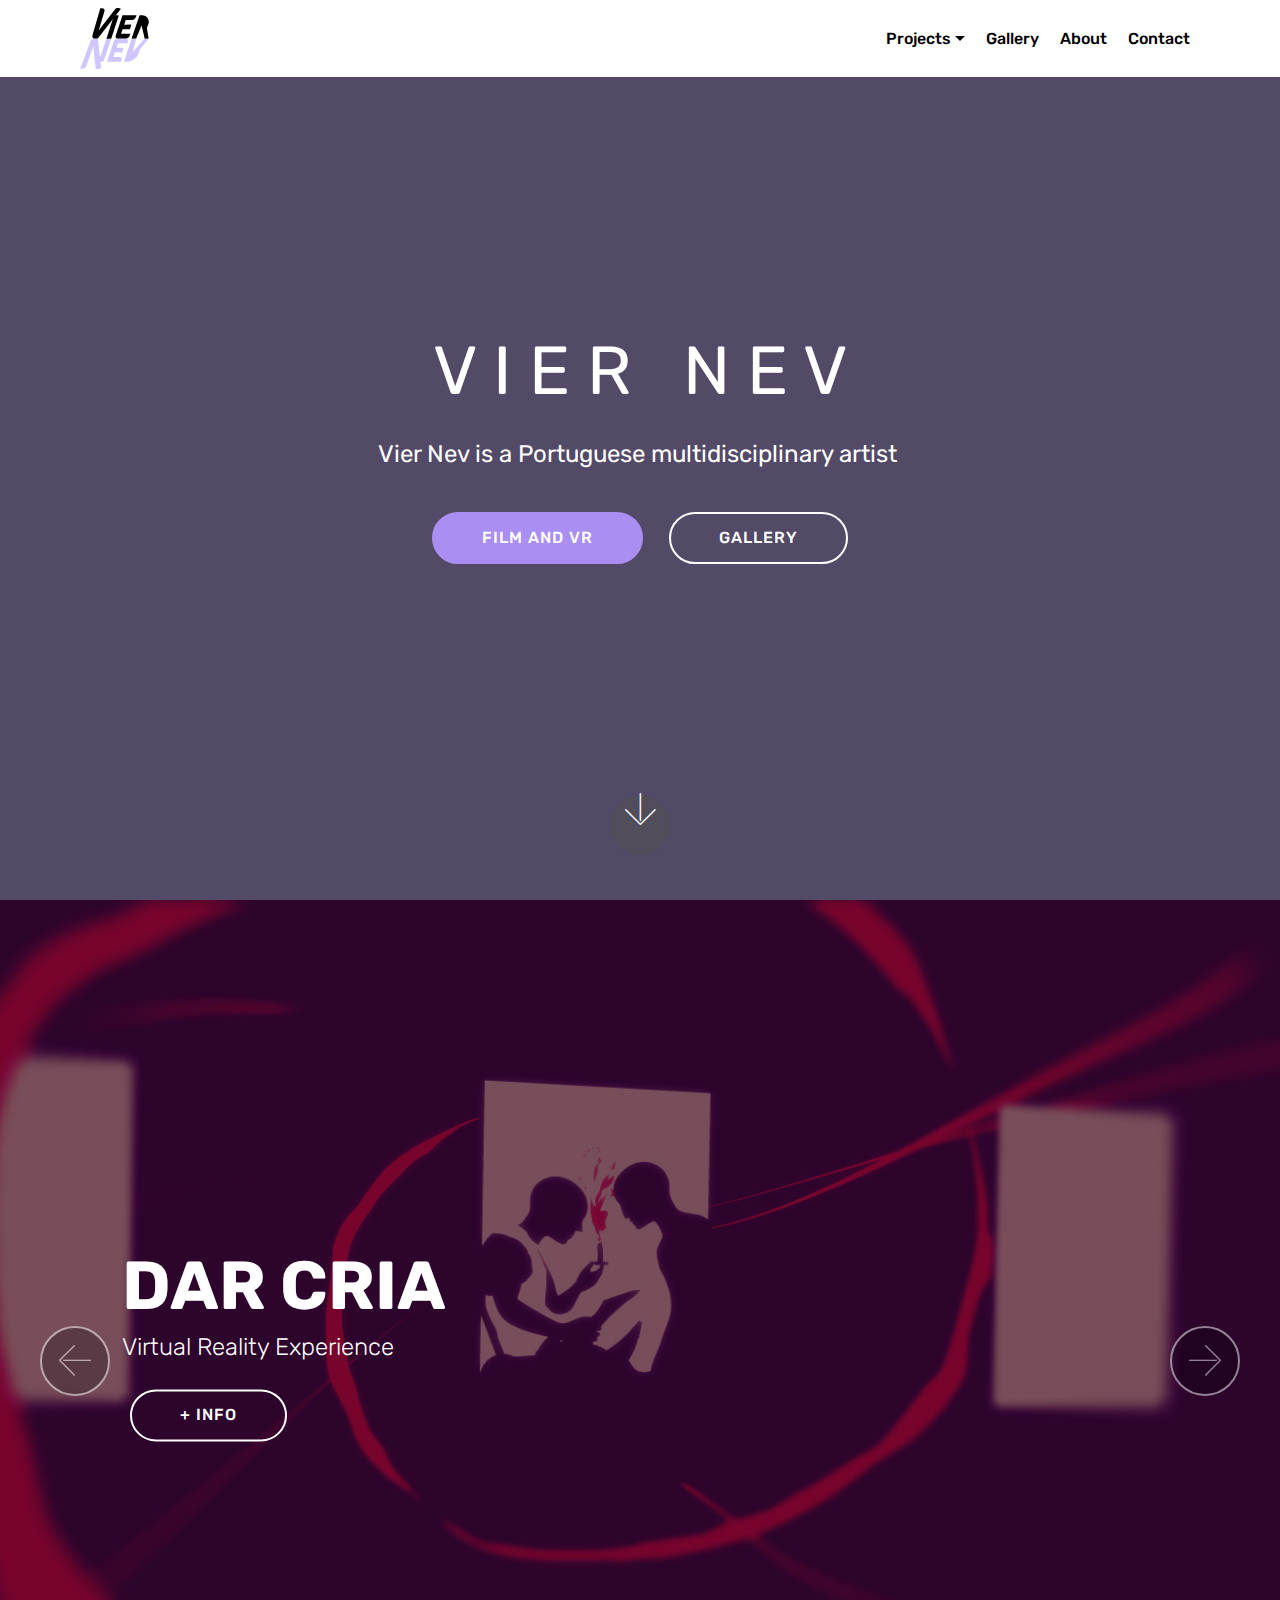
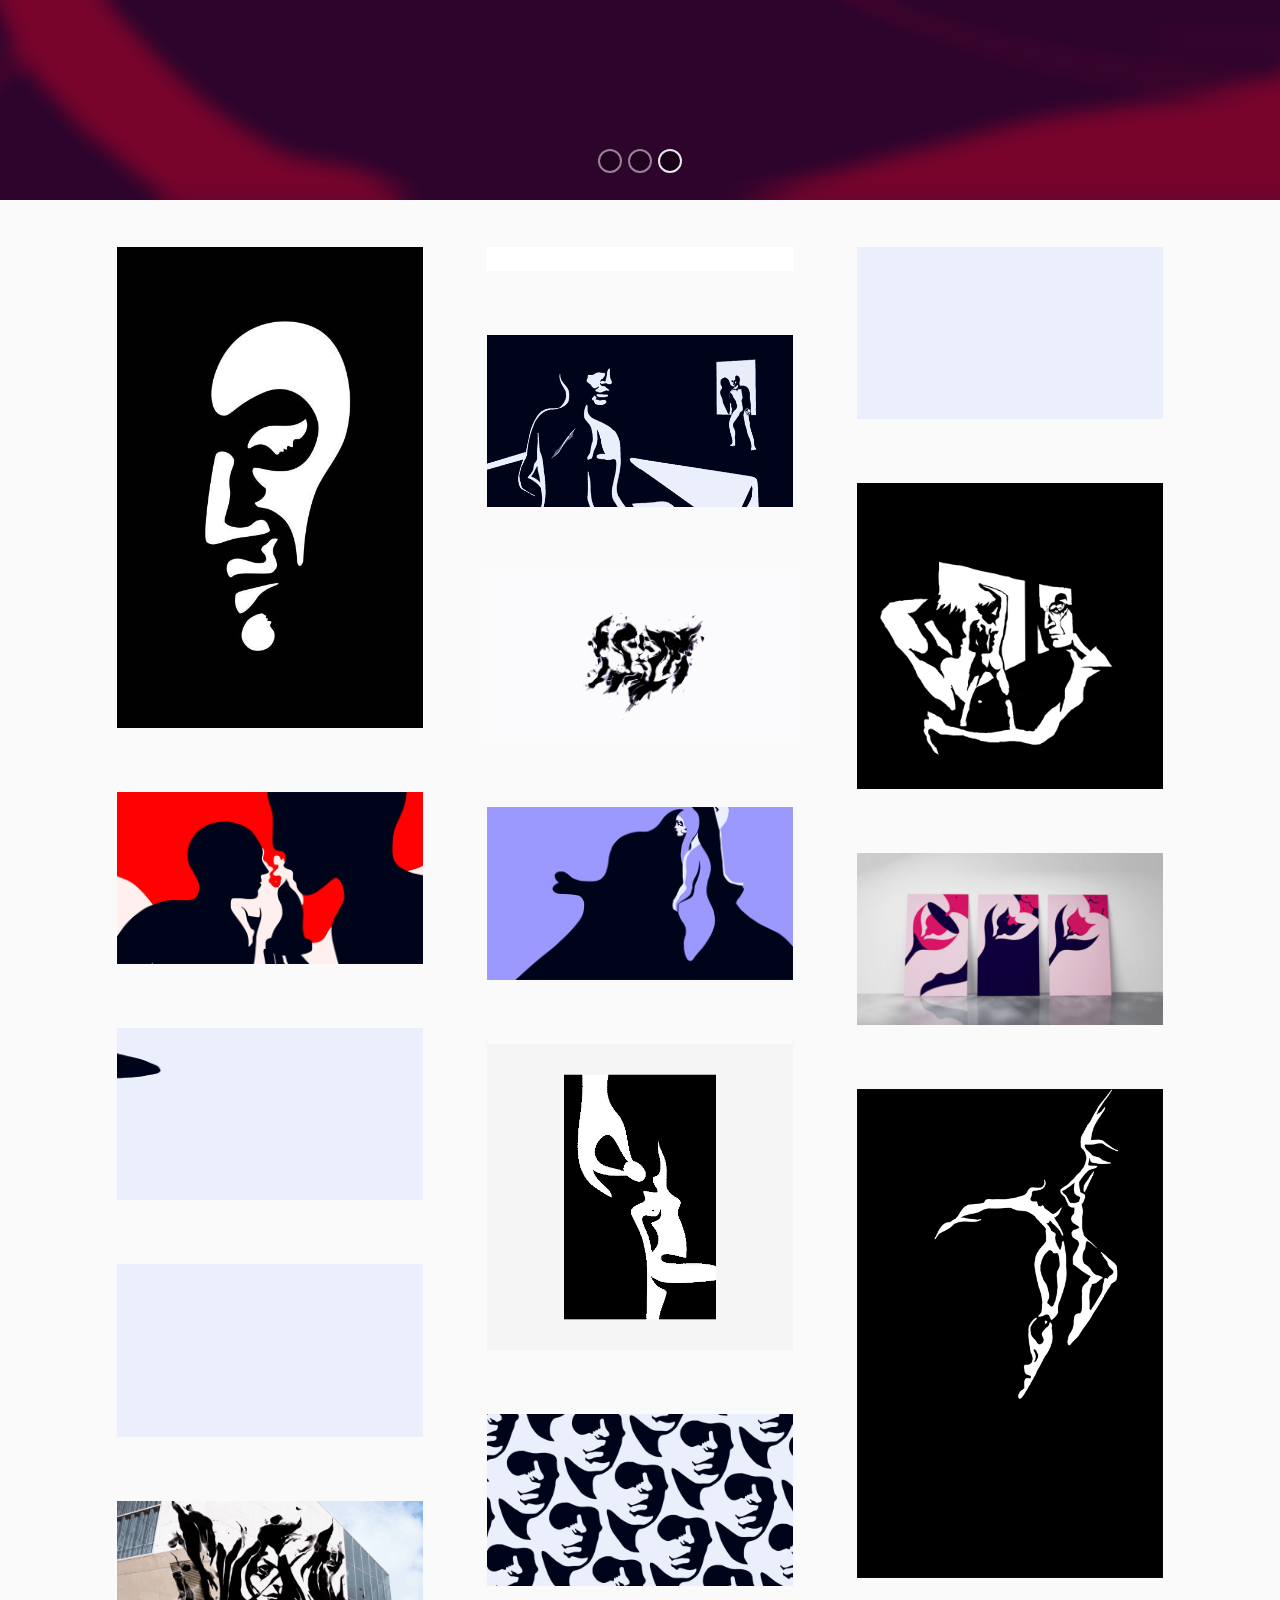
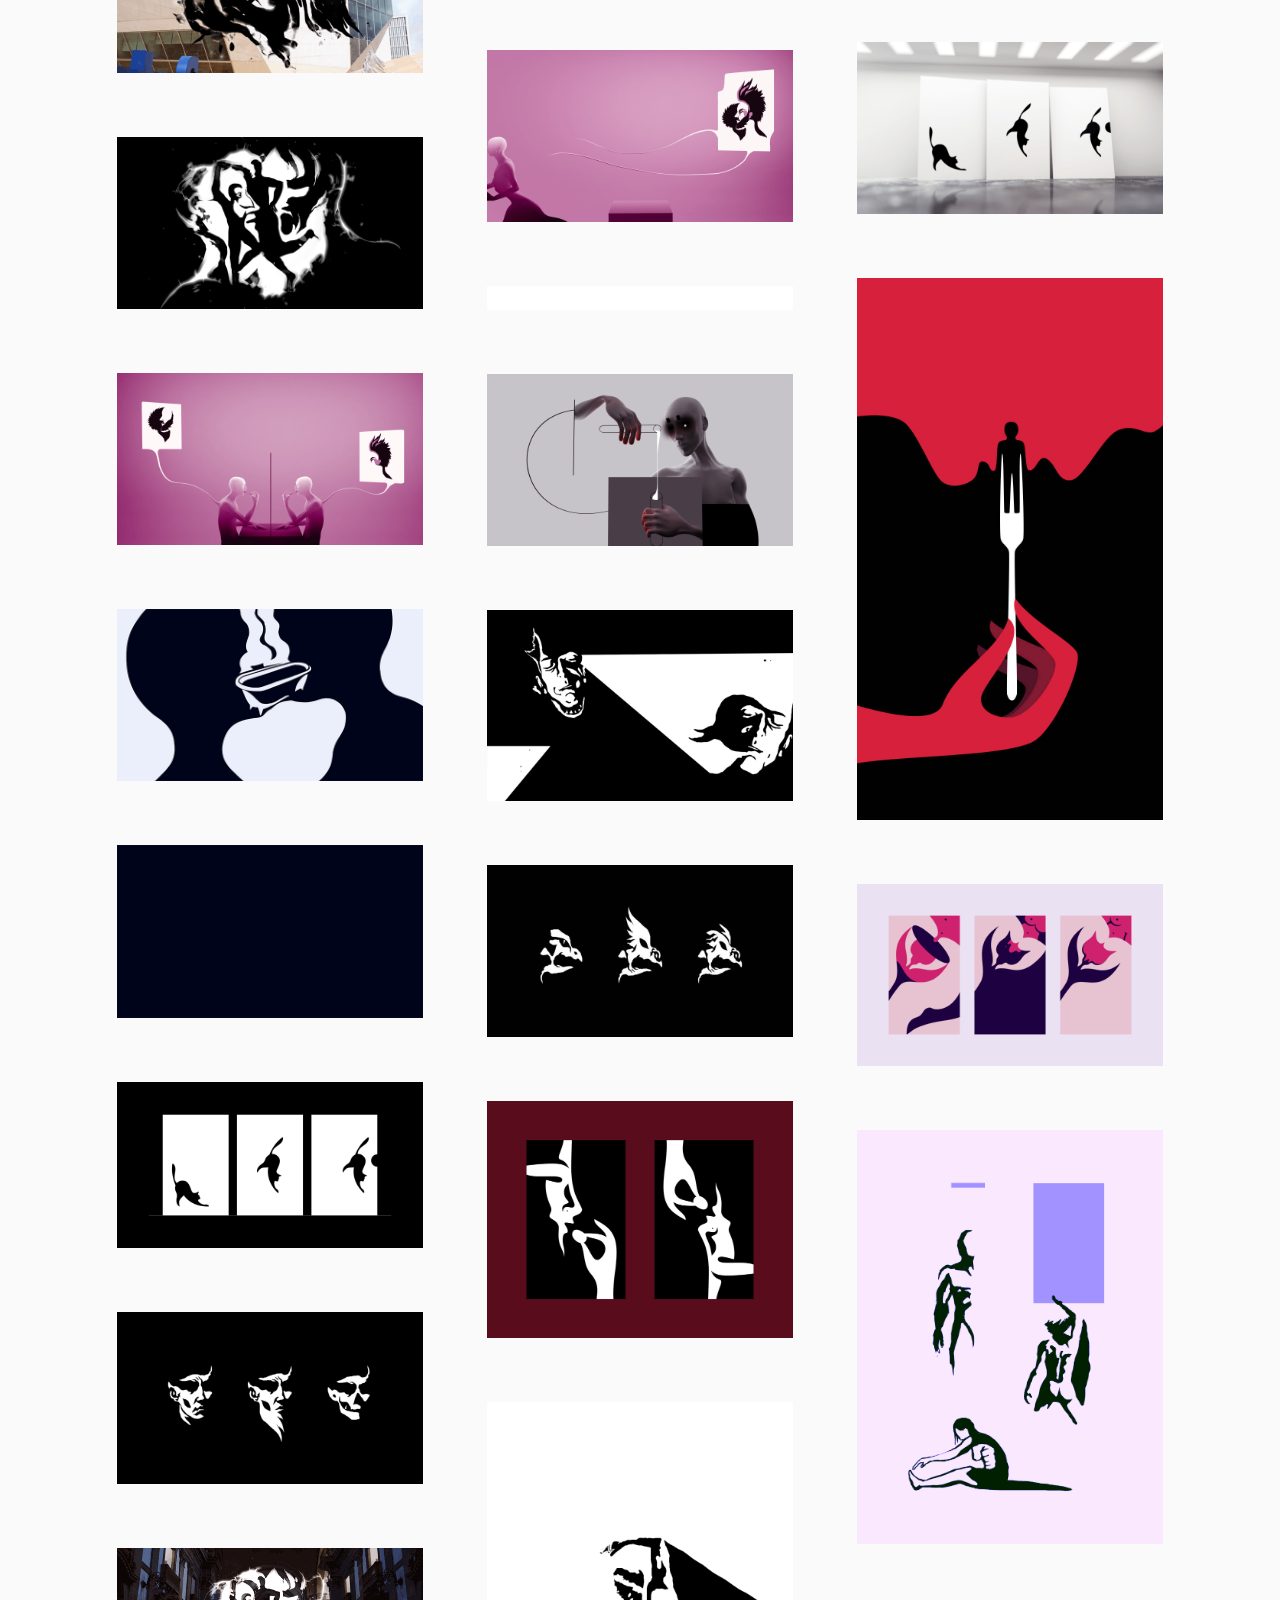
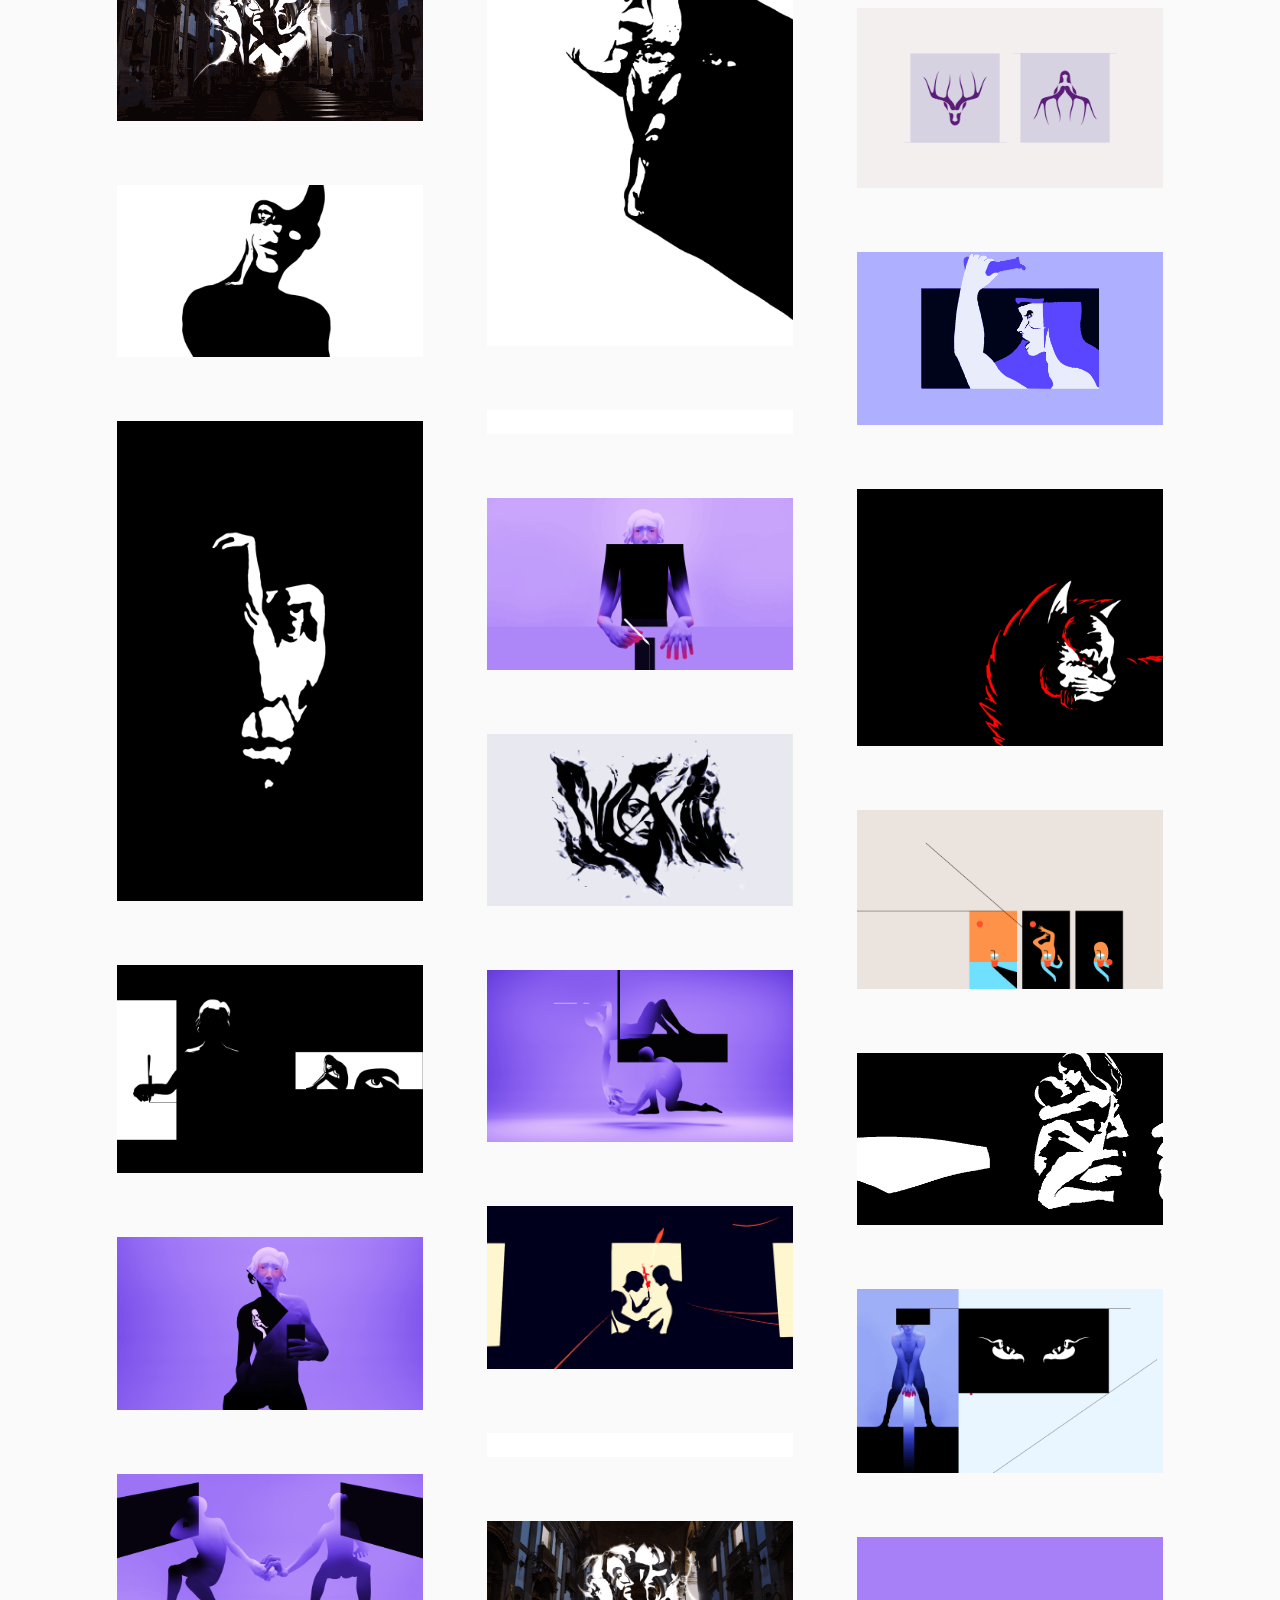
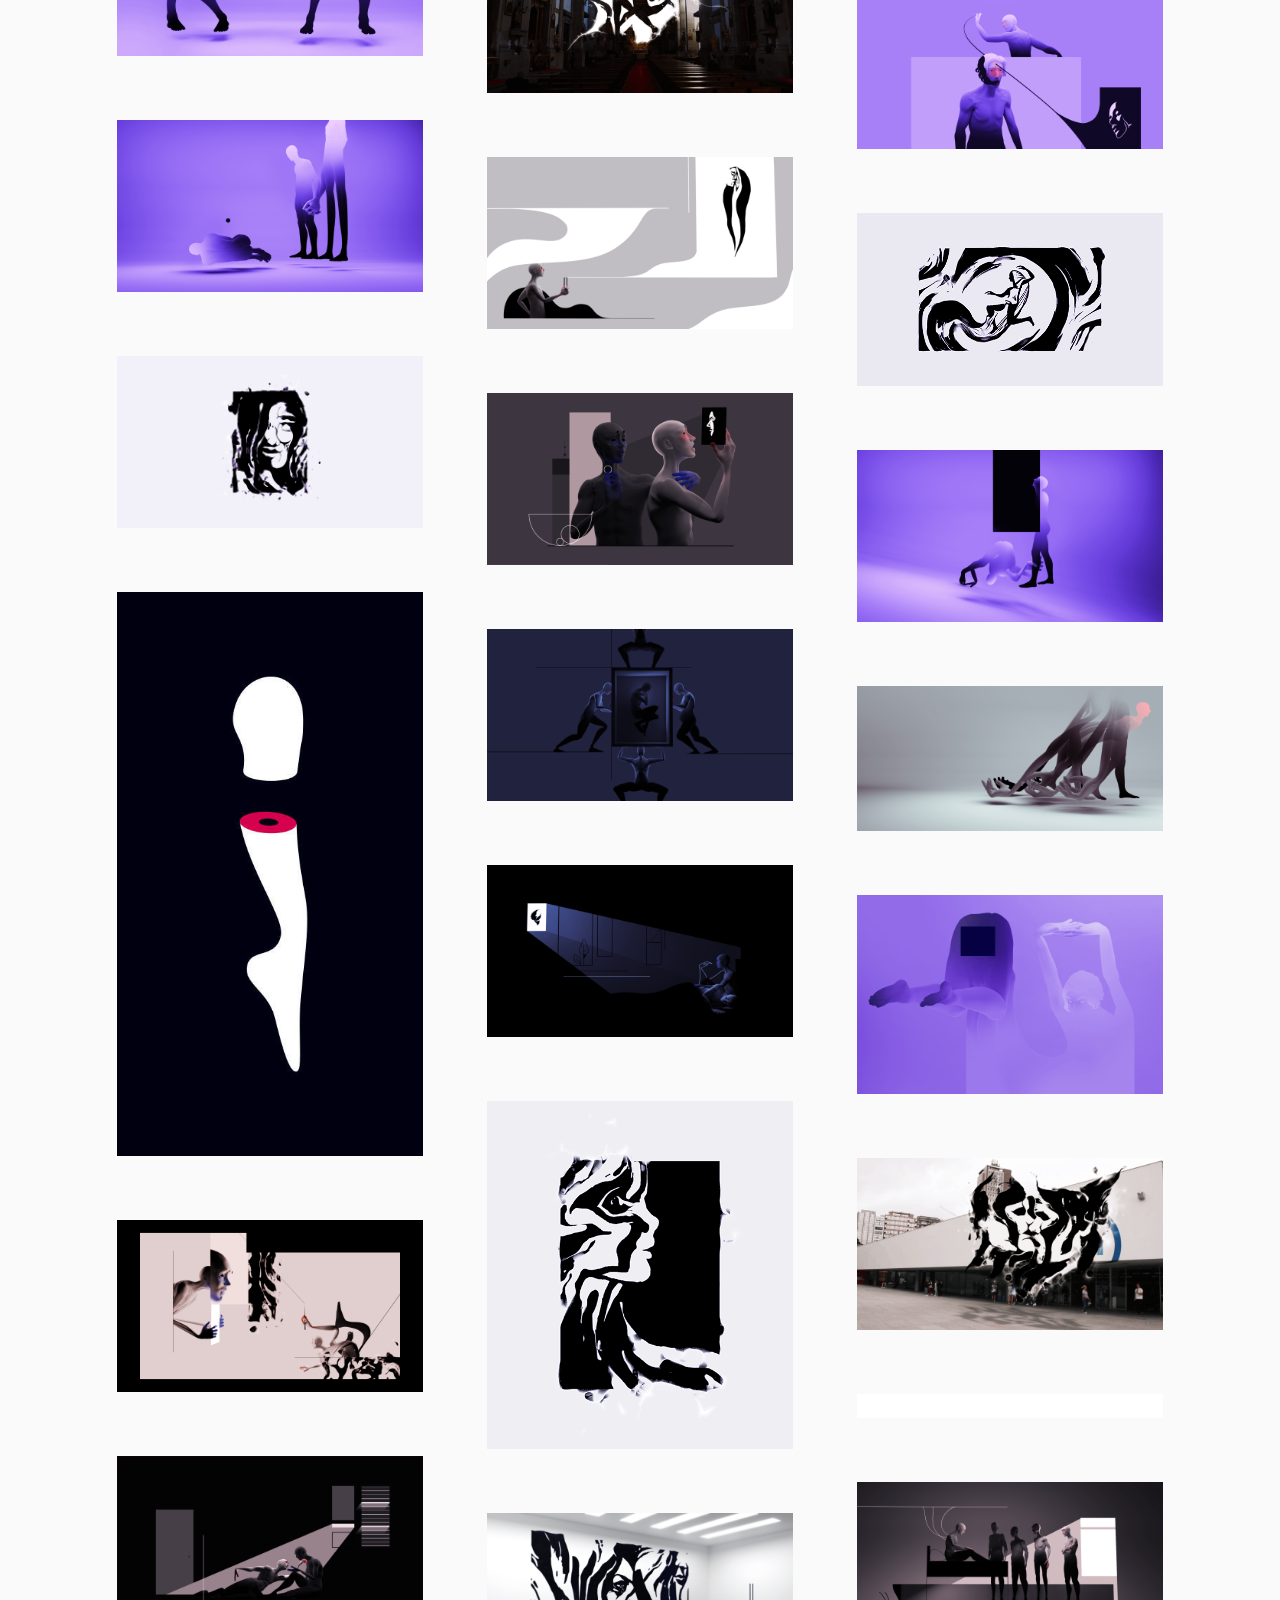
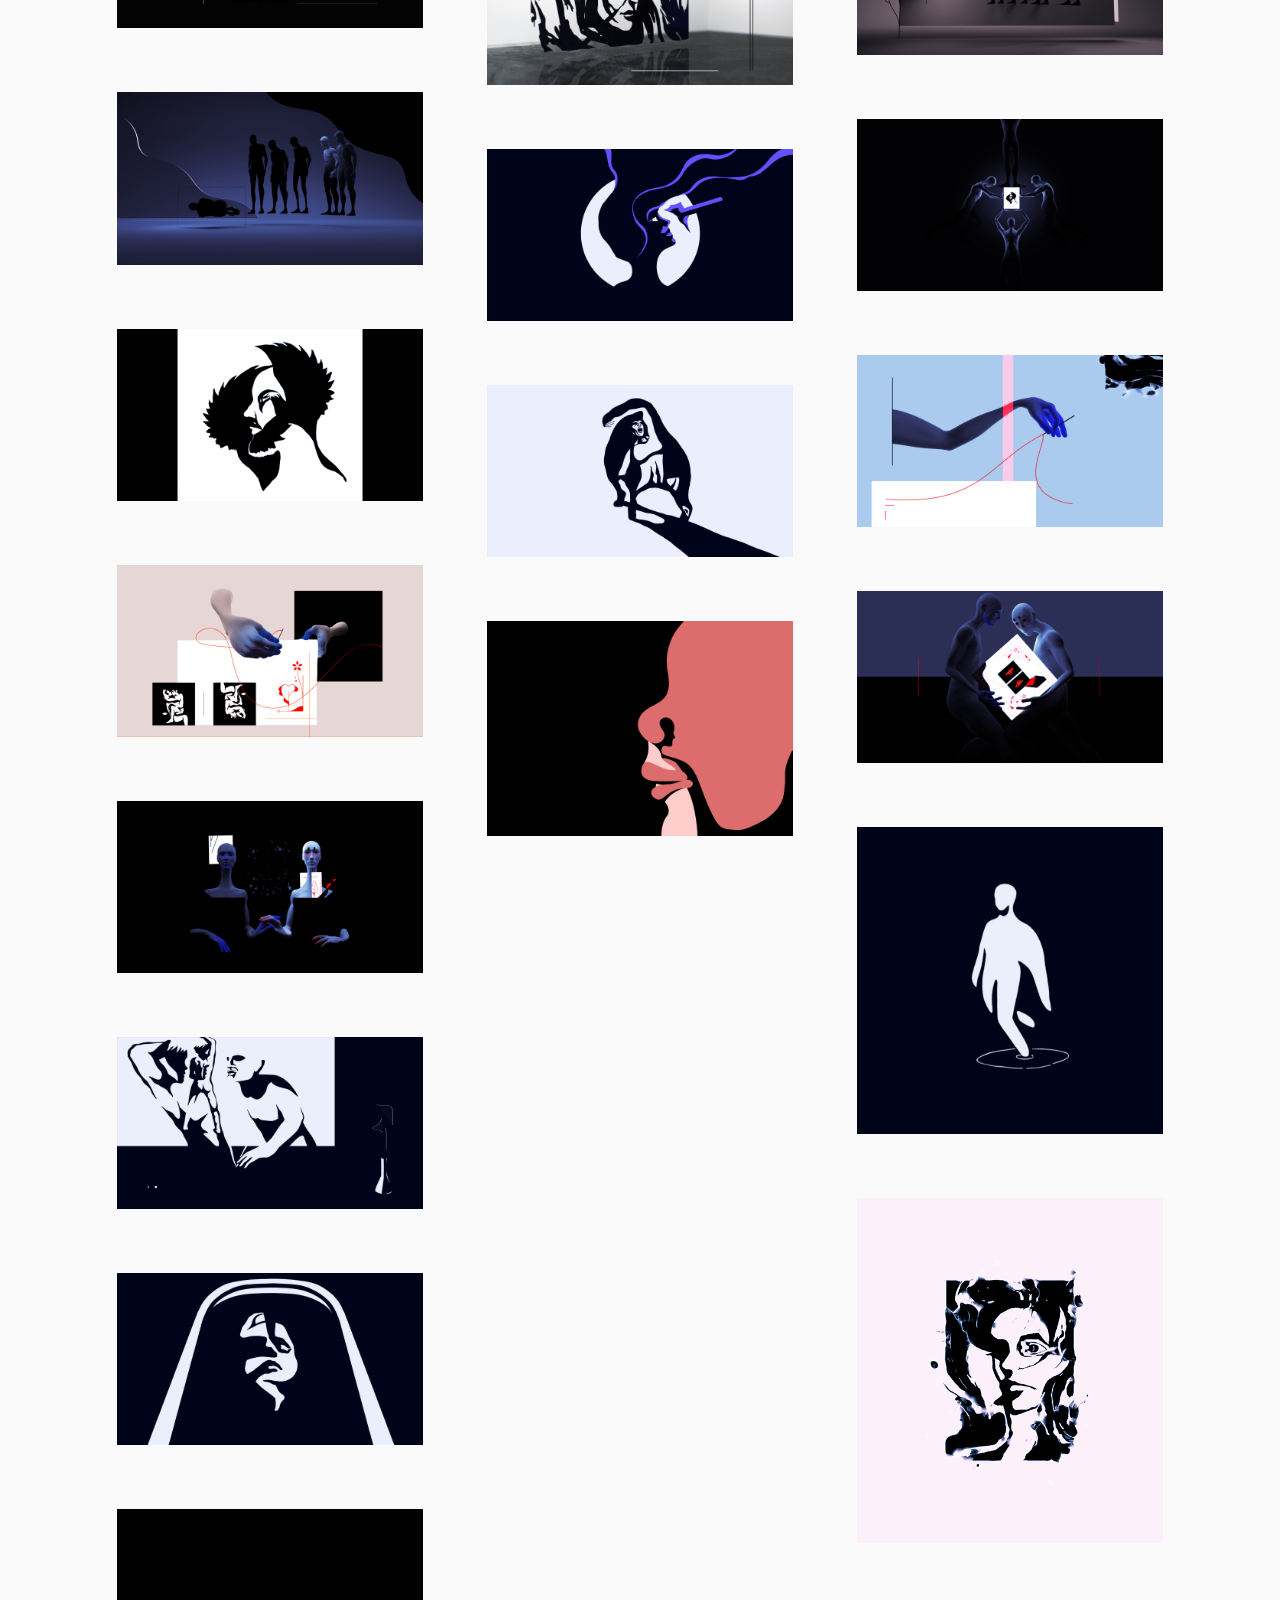
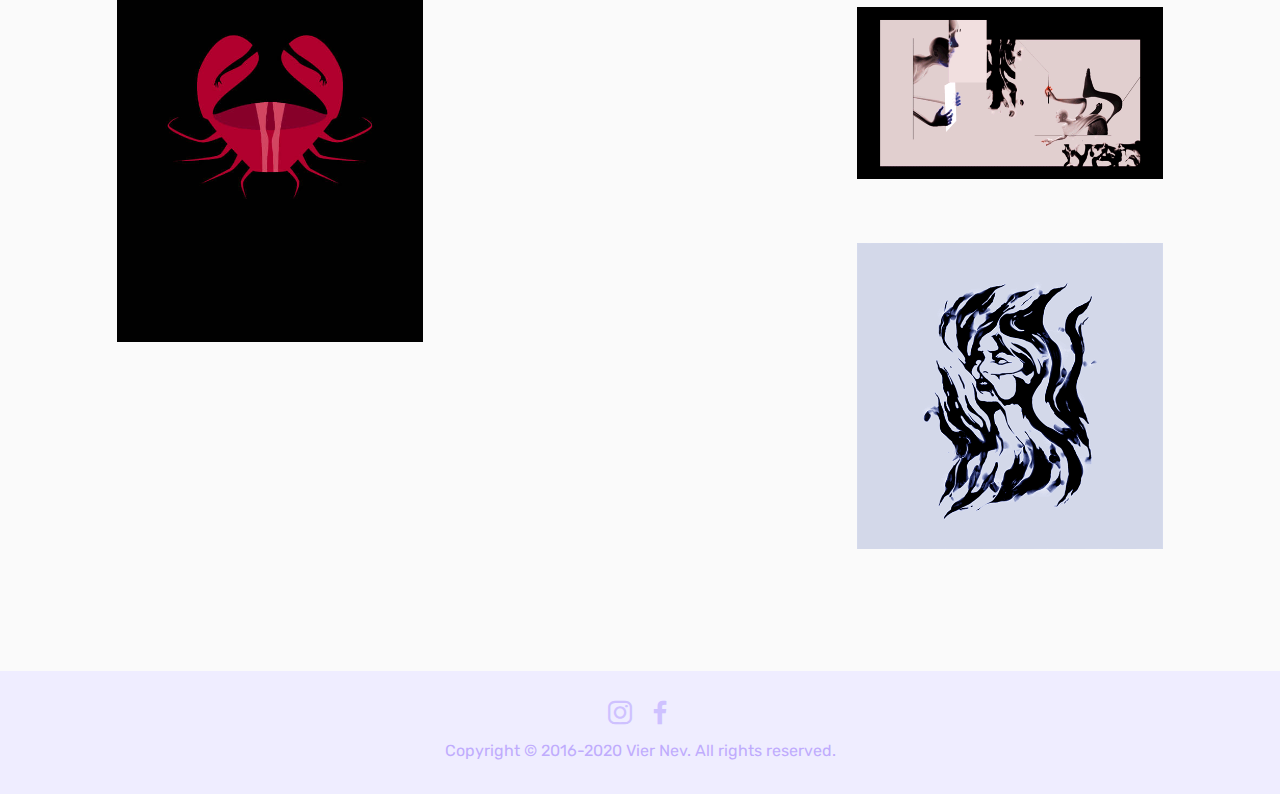
==== commit 3b5e557a: "create github pages" ====
--- a/index.html
+++ b/index.html
@@ -77,7 +77,7 @@
     </nav>
 </section>
 
-<section class="engine"><a href="https://mobirise.info/a">online site builder</a></section><section class="header6 cid-rAykctUVbm mbr-fullscreen" data-bg-video="https://www.youtube.com/embed/_Bp_SLts9BY?rel=0&amp;showinfo=0&amp;autoplay=0&amp;loop=0" id="header6-j">
+<section class="engine"><a href="https://mobirise.info/a">online website builder</a></section><section class="header6 cid-rAykctUVbm mbr-fullscreen" data-bg-video="https://www.youtube.com/embed/_Bp_SLts9BY?rel=0&amp;showinfo=0&amp;autoplay=0&amp;loop=0" id="header6-j">
 
     
 
--- a/assets/mobirise/css/mbr-additional.css
+++ b/assets/mobirise/css/mbr-additional.css
@@ -2061,6 +2061,70 @@
 .cid-rAE9OROZTy .mbr-section-btn {
   color: #ebeefd;
 }
+.cid-seFx60ivdC {
+  padding-top: 75px;
+  padding-bottom: 90px;
+  background-color: #ffffff;
+  overflow: hidden;
+  box-sizing: border-box;
+}
+.cid-seFx60ivdC .mbr-slider .carousel-control {
+  background: #1b1b1b;
+}
+.cid-seFx60ivdC .mbr-slider .carousel-control-prev {
+  left: 0;
+  margin-left: 2.5rem;
+}
+.cid-seFx60ivdC .mbr-slider .carousel-control-next {
+  right: 0;
+  margin-right: 2.5rem;
+}
+.cid-seFx60ivdC .mbr-slider .modal-body .close {
+  background: #1b1b1b;
+}
+.cid-seFx60ivdC .mbr-gallery-item > div::before {
+  content: '';
+  position: absolute;
+  left: 0;
+  top: 0;
+  width: 100%;
+  height: 100%;
+  background: #554346;
+  opacity: 0;
+  -webkit-transition: 0.2s opacity ease-in-out;
+  transition: 0.2s opacity ease-in-out;
+  background: linear-gradient(to left, #554346, #45505b) !important;
+}
+.cid-seFx60ivdC .mbr-gallery-item > div:hover .mbr-gallery-title::before {
+  background: transparent !important;
+}
+.cid-seFx60ivdC .mbr-gallery-item > div:hover:before {
+  opacity: 0.8 !important;
+}
+.cid-seFx60ivdC .mbr-gallery-title {
+  font-size: .9em;
+  position: absolute;
+  display: block;
+  width: 100%;
+  bottom: 0;
+  padding: 1rem;
+  color: #fff;
+  z-index: 2;
+}
+.cid-seFx60ivdC .mbr-gallery-title:before {
+  content: " ";
+  width: 100%;
+  height: 100%;
+  top: 0;
+  left: 0;
+  z-index: -1;
+  position: absolute;
+  background: #554346 !important;
+  opacity: 0.8;
+  -webkit-transition: 0.2s background ease-in-out;
+  transition: 0.2s background ease-in-out;
+  background: linear-gradient(to left, #554346, #45505b) !important;
+}
 .cid-rAEIzs2hqs {
   padding-top: 30px;
   padding-bottom: 30px;
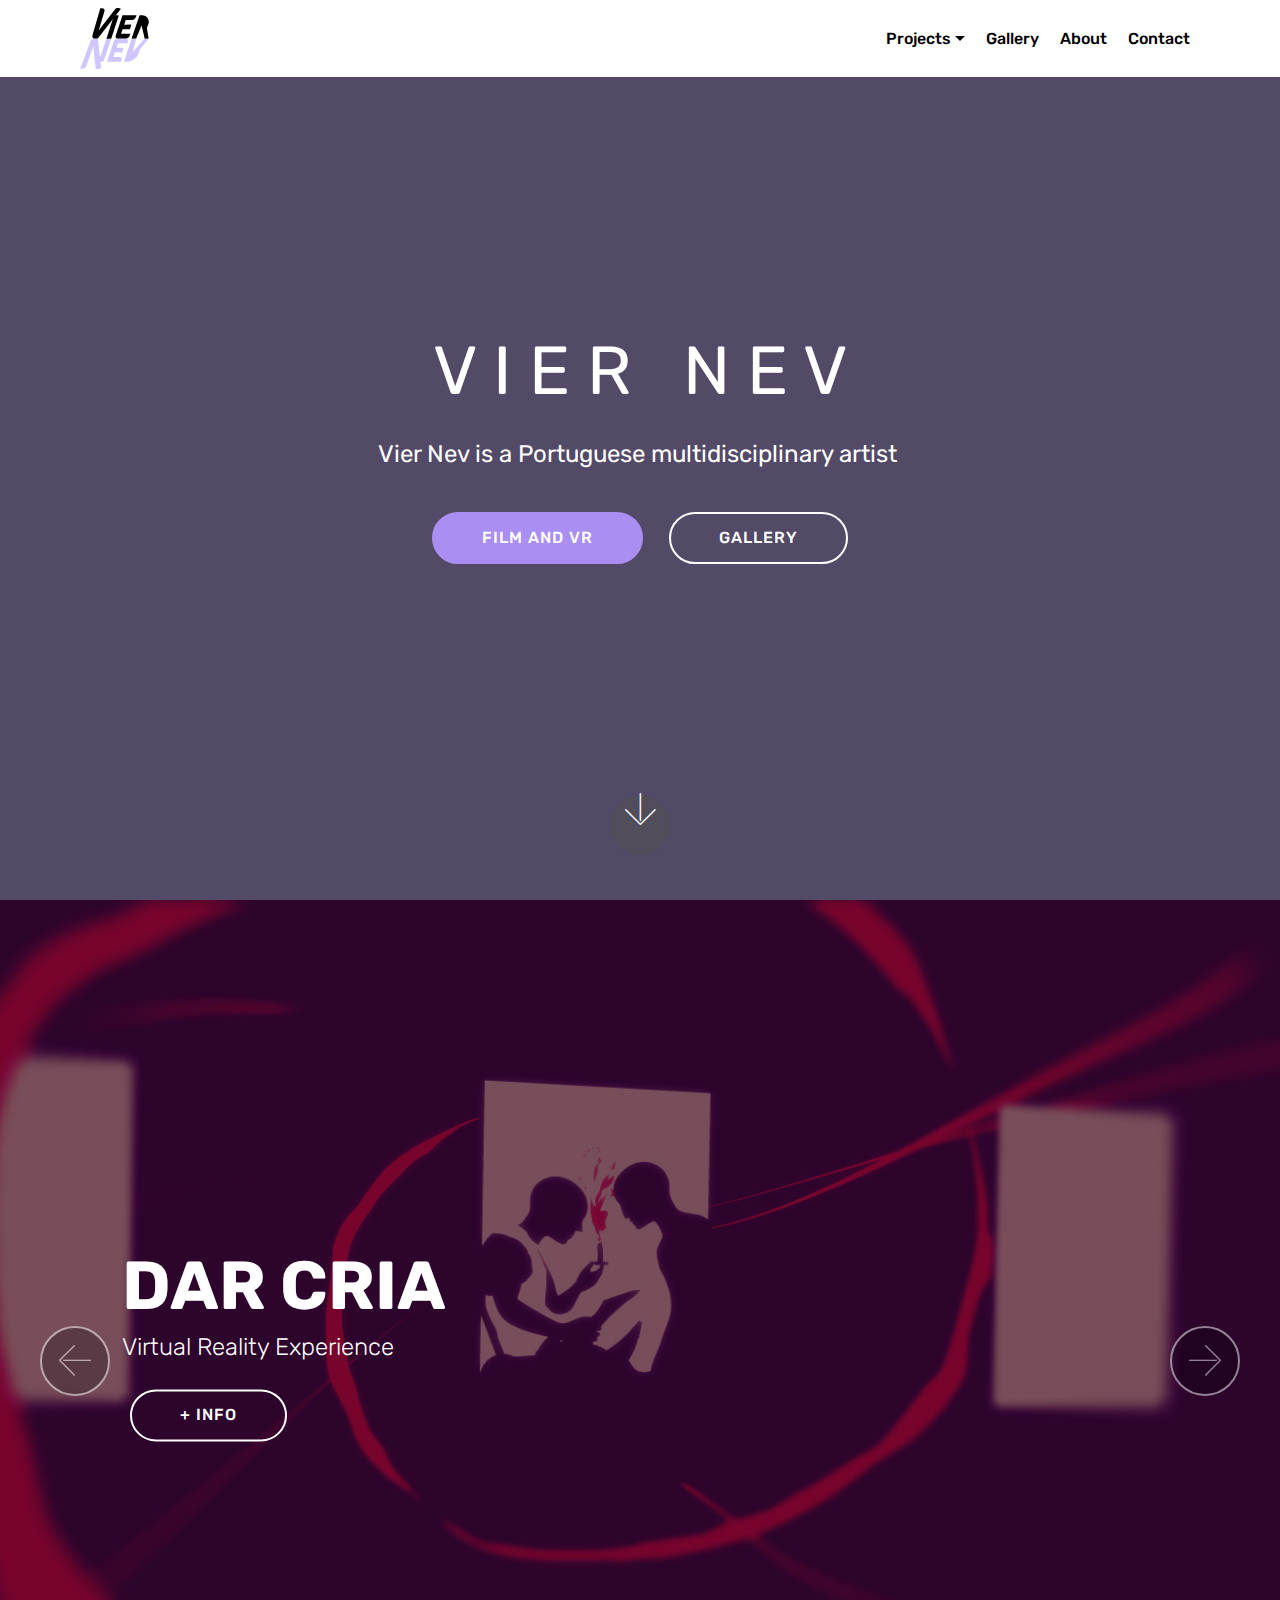
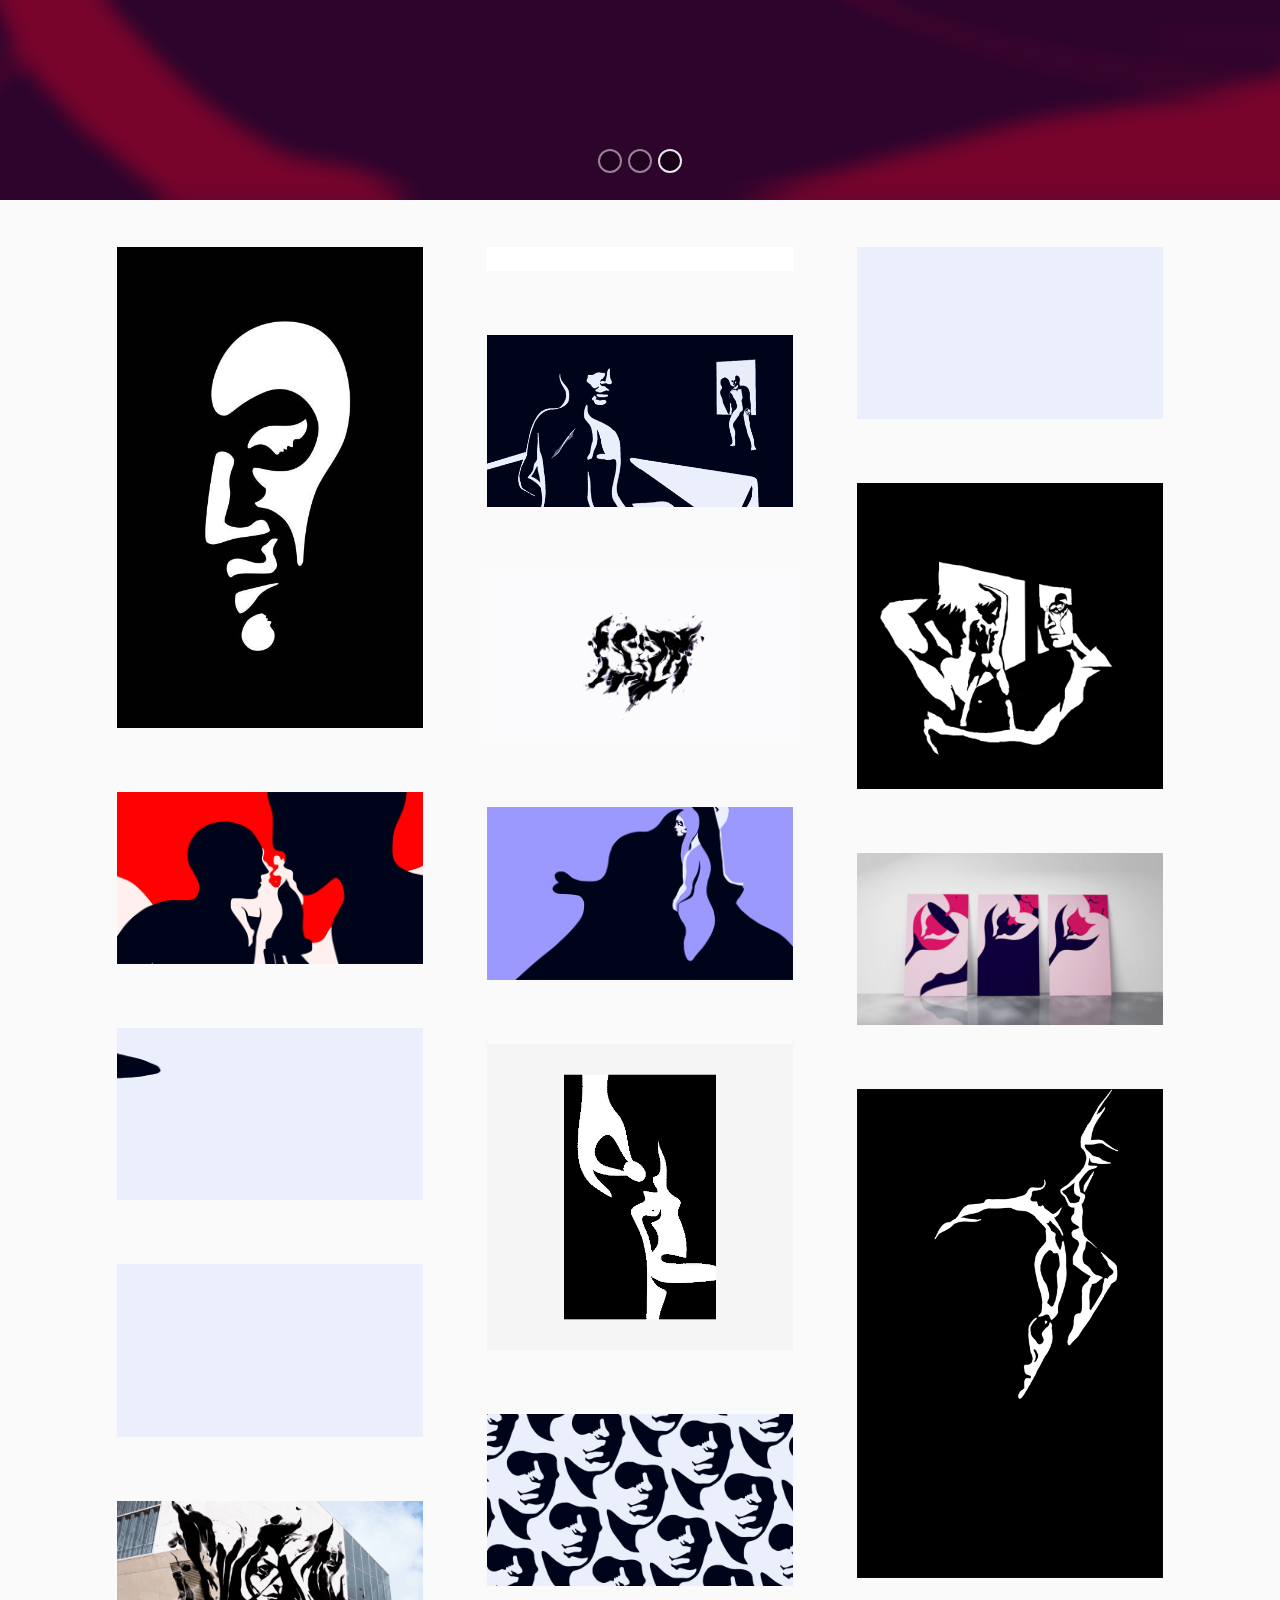
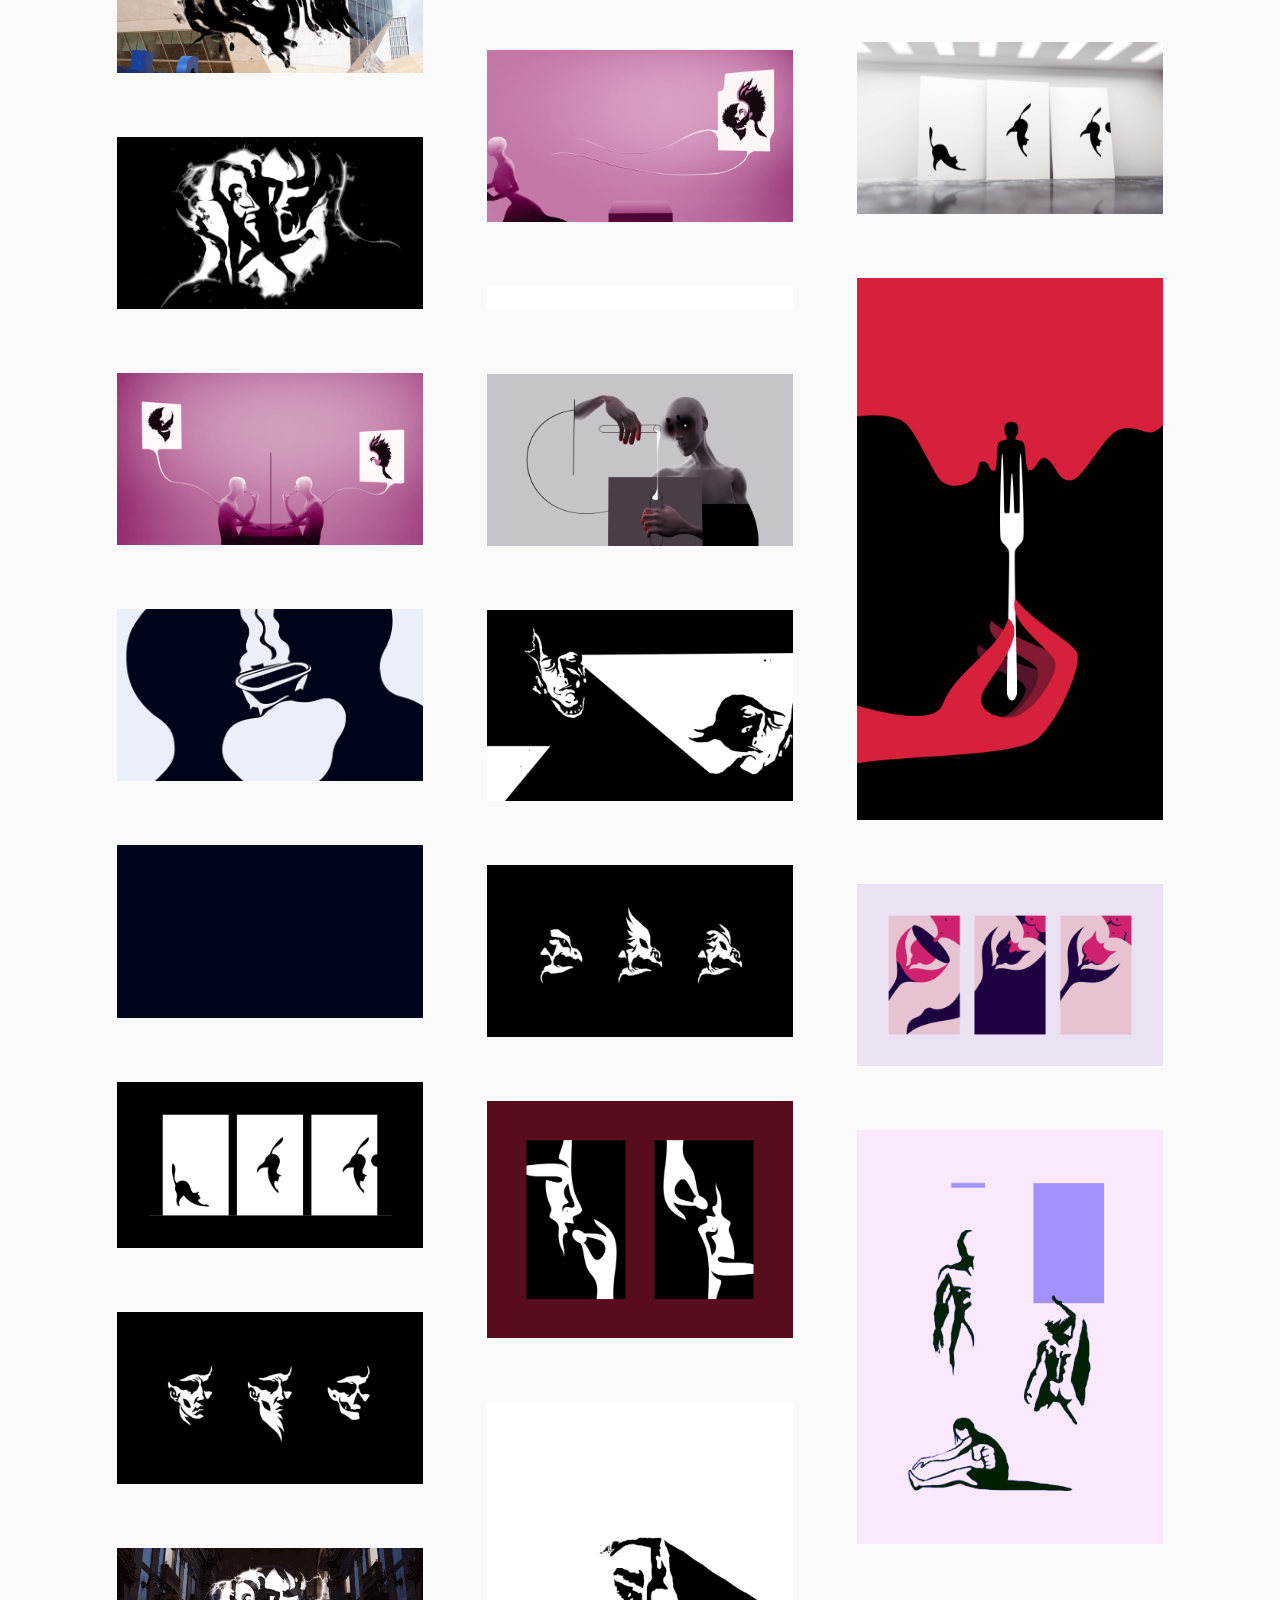
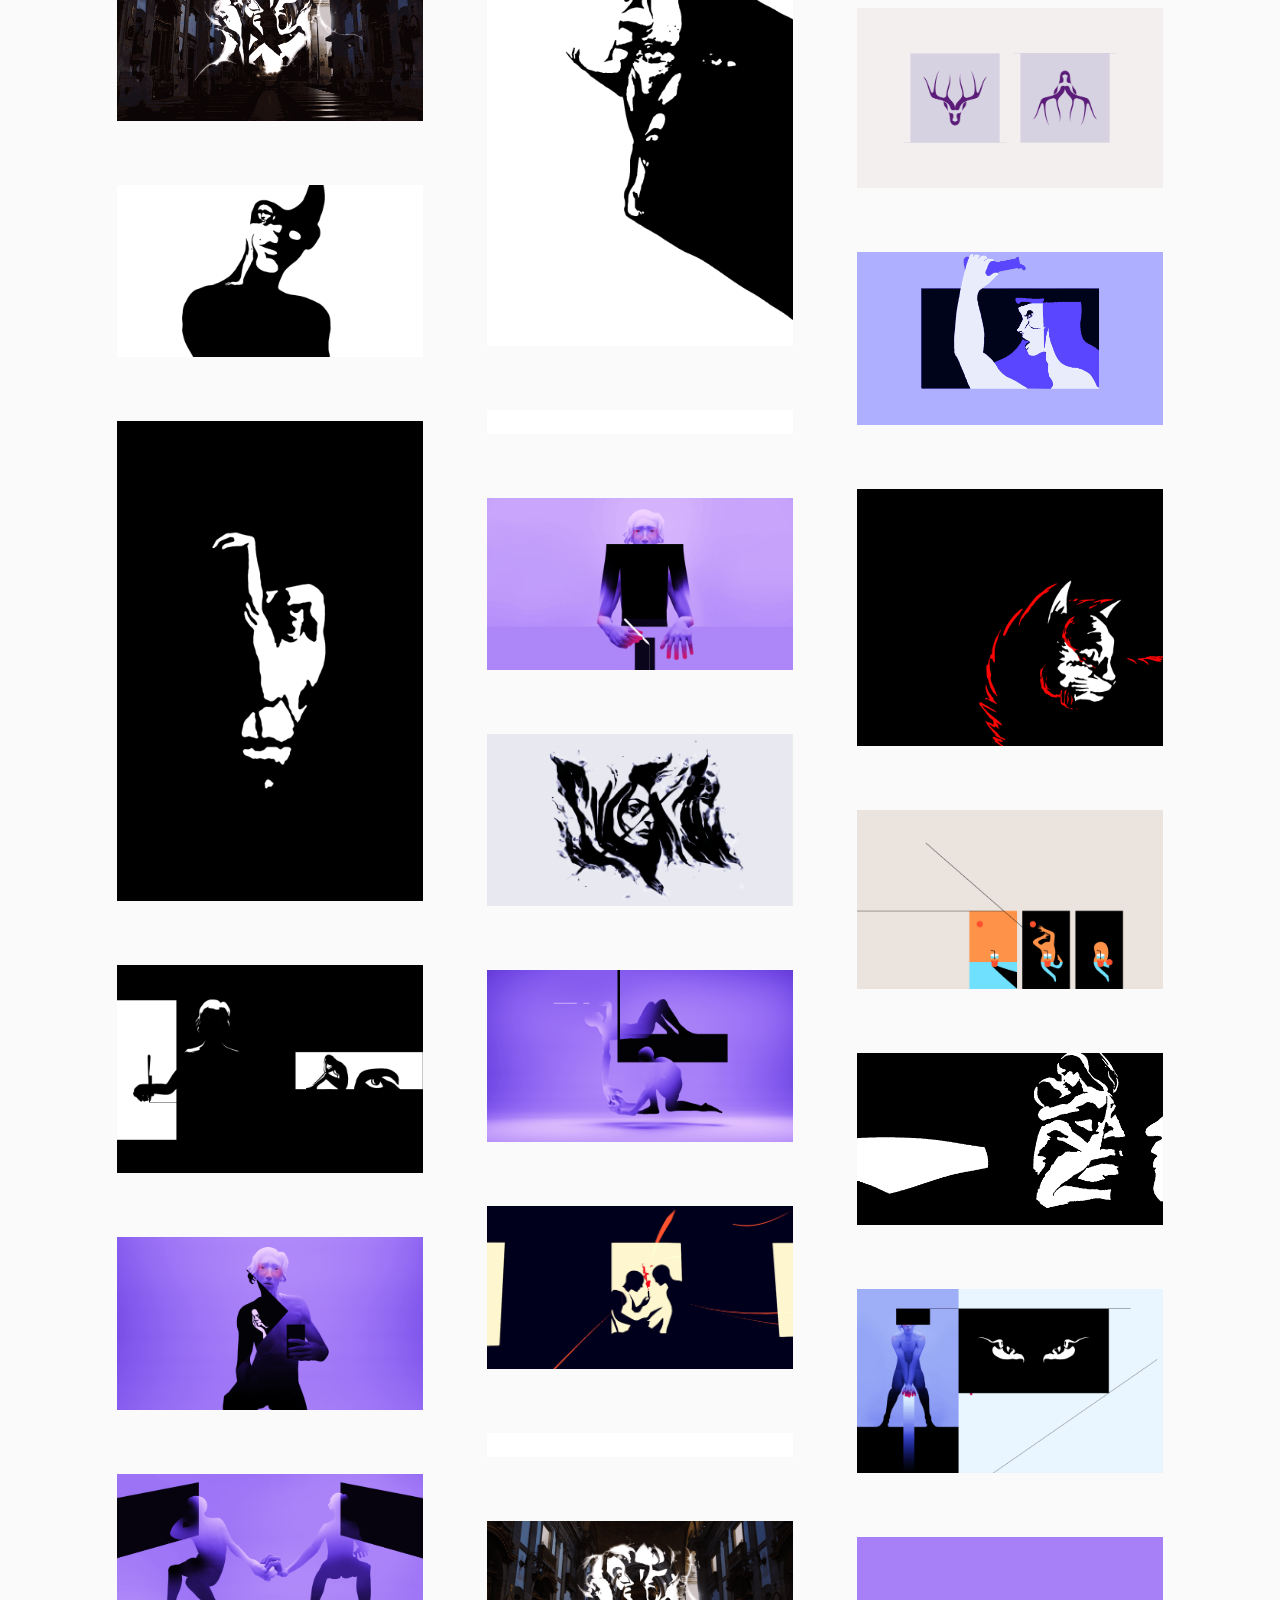
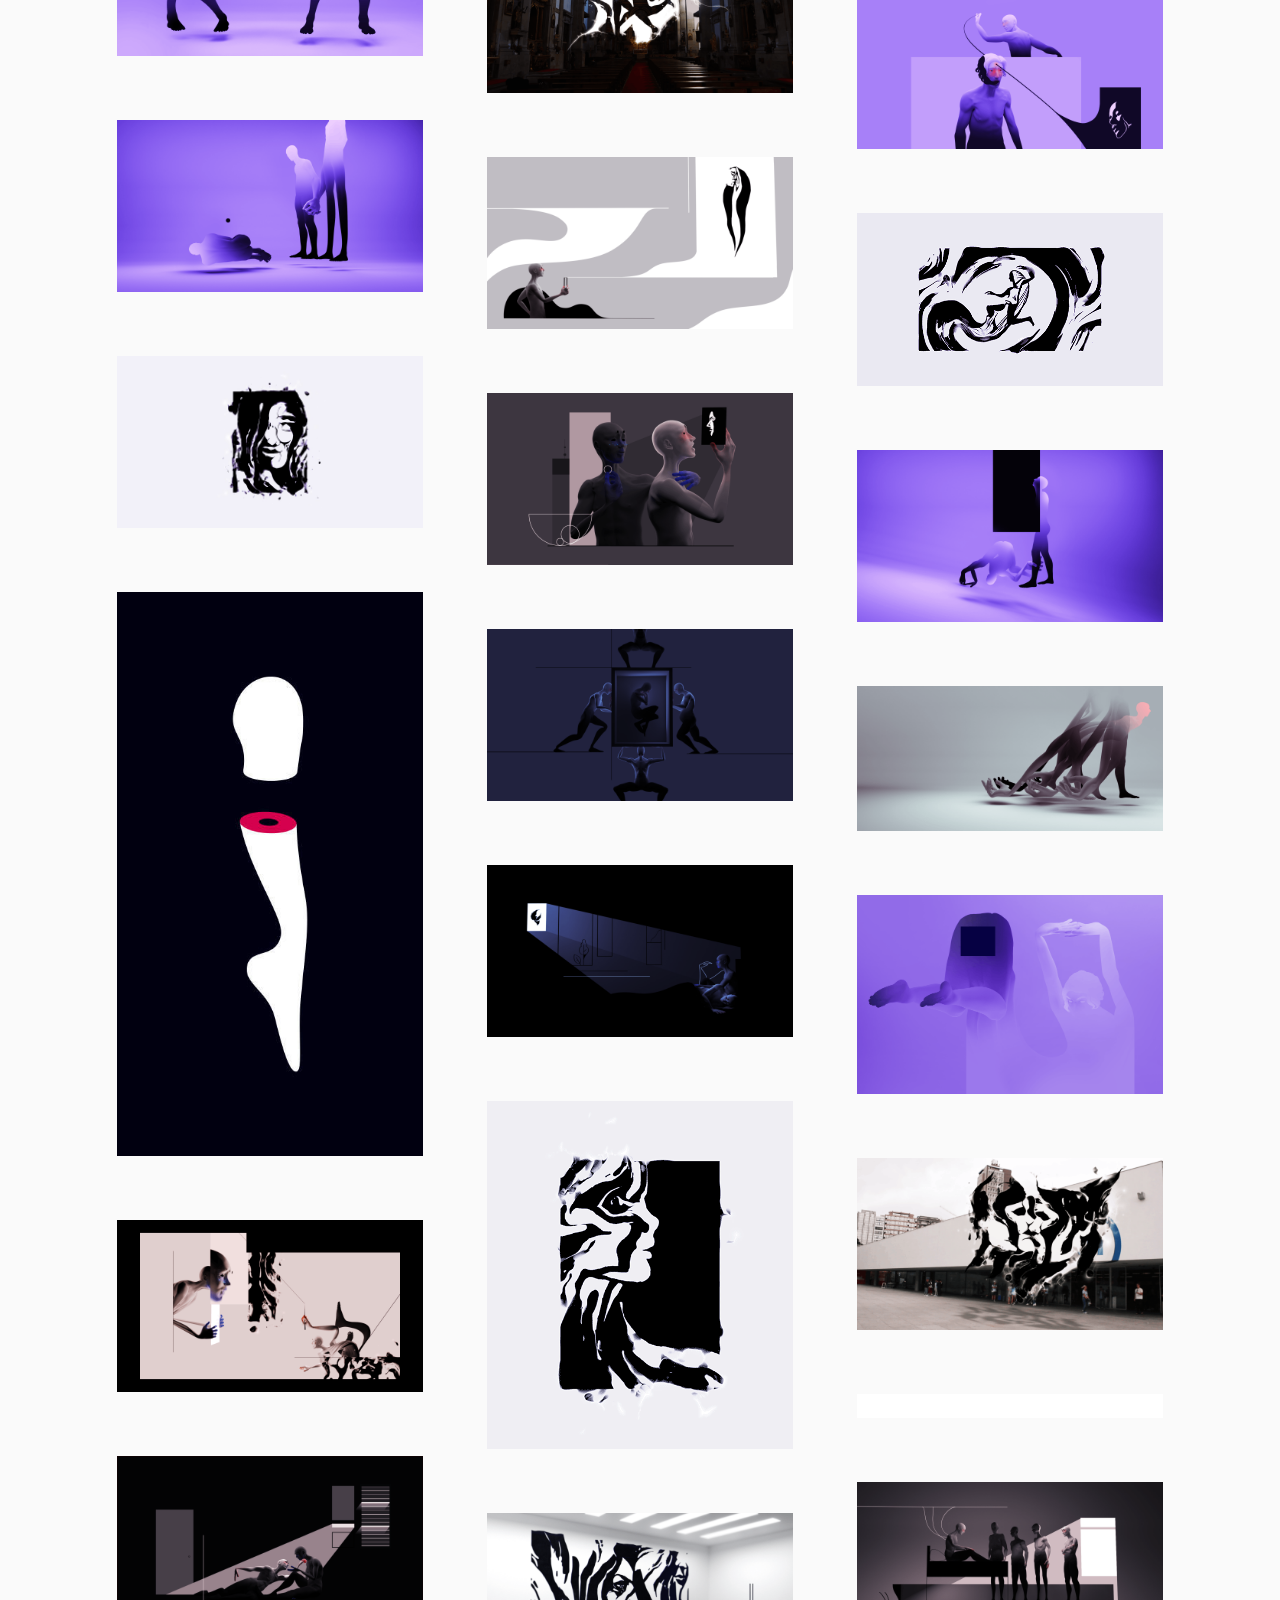
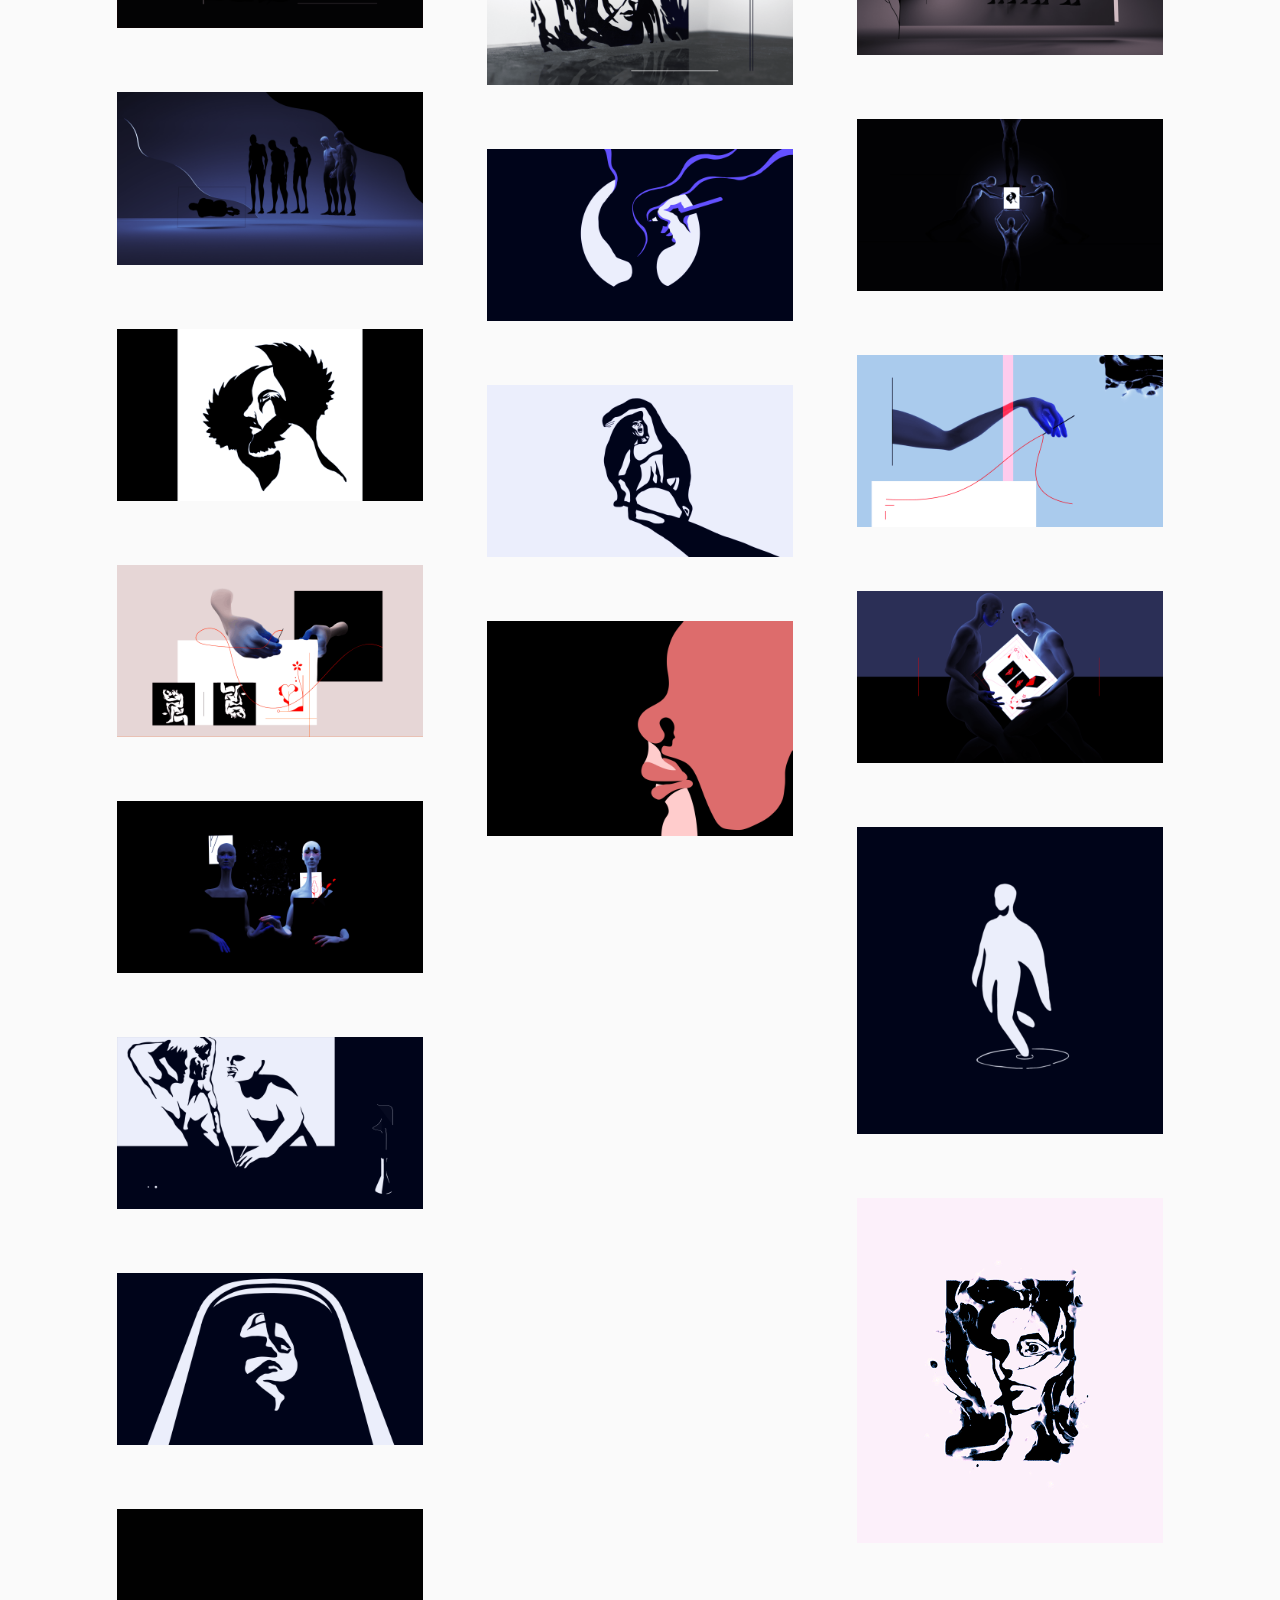
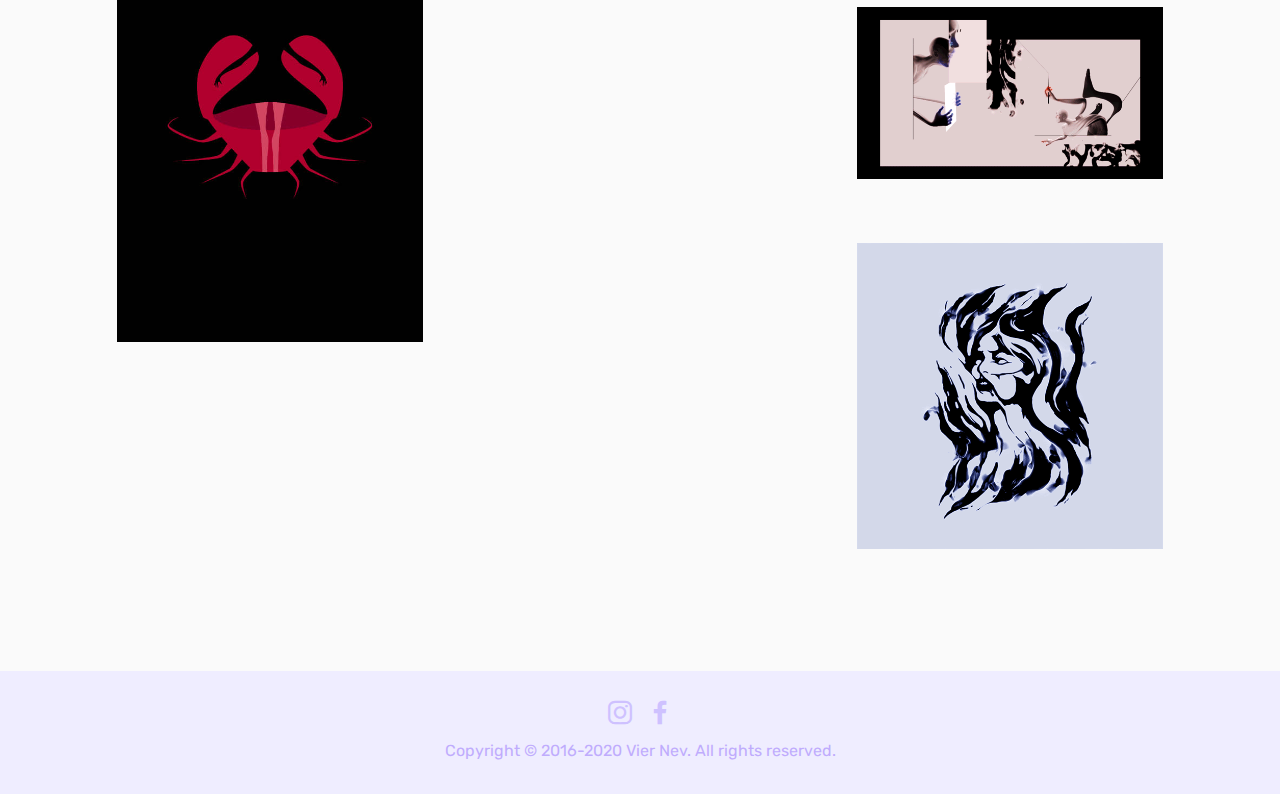
==== commit 2ac035da: "create github pages" ====
--- a/index.html
+++ b/index.html
@@ -77,7 +77,7 @@
     </nav>
 </section>
 
-<section class="engine"><a href="https://mobirise.info/a">online website builder</a></section><section class="header6 cid-rAykctUVbm mbr-fullscreen" data-bg-video="https://www.youtube.com/embed/_Bp_SLts9BY?rel=0&amp;showinfo=0&amp;autoplay=0&amp;loop=0" id="header6-j">
+<section class="engine"><a href="https://mobirise.info/q">responsive web templates</a></section><section class="header6 cid-rAykctUVbm mbr-fullscreen" data-bg-video="https://www.youtube.com/embed/_Bp_SLts9BY?rel=0&amp;showinfo=0&amp;autoplay=0&amp;loop=0" id="header6-j">
 
     
 
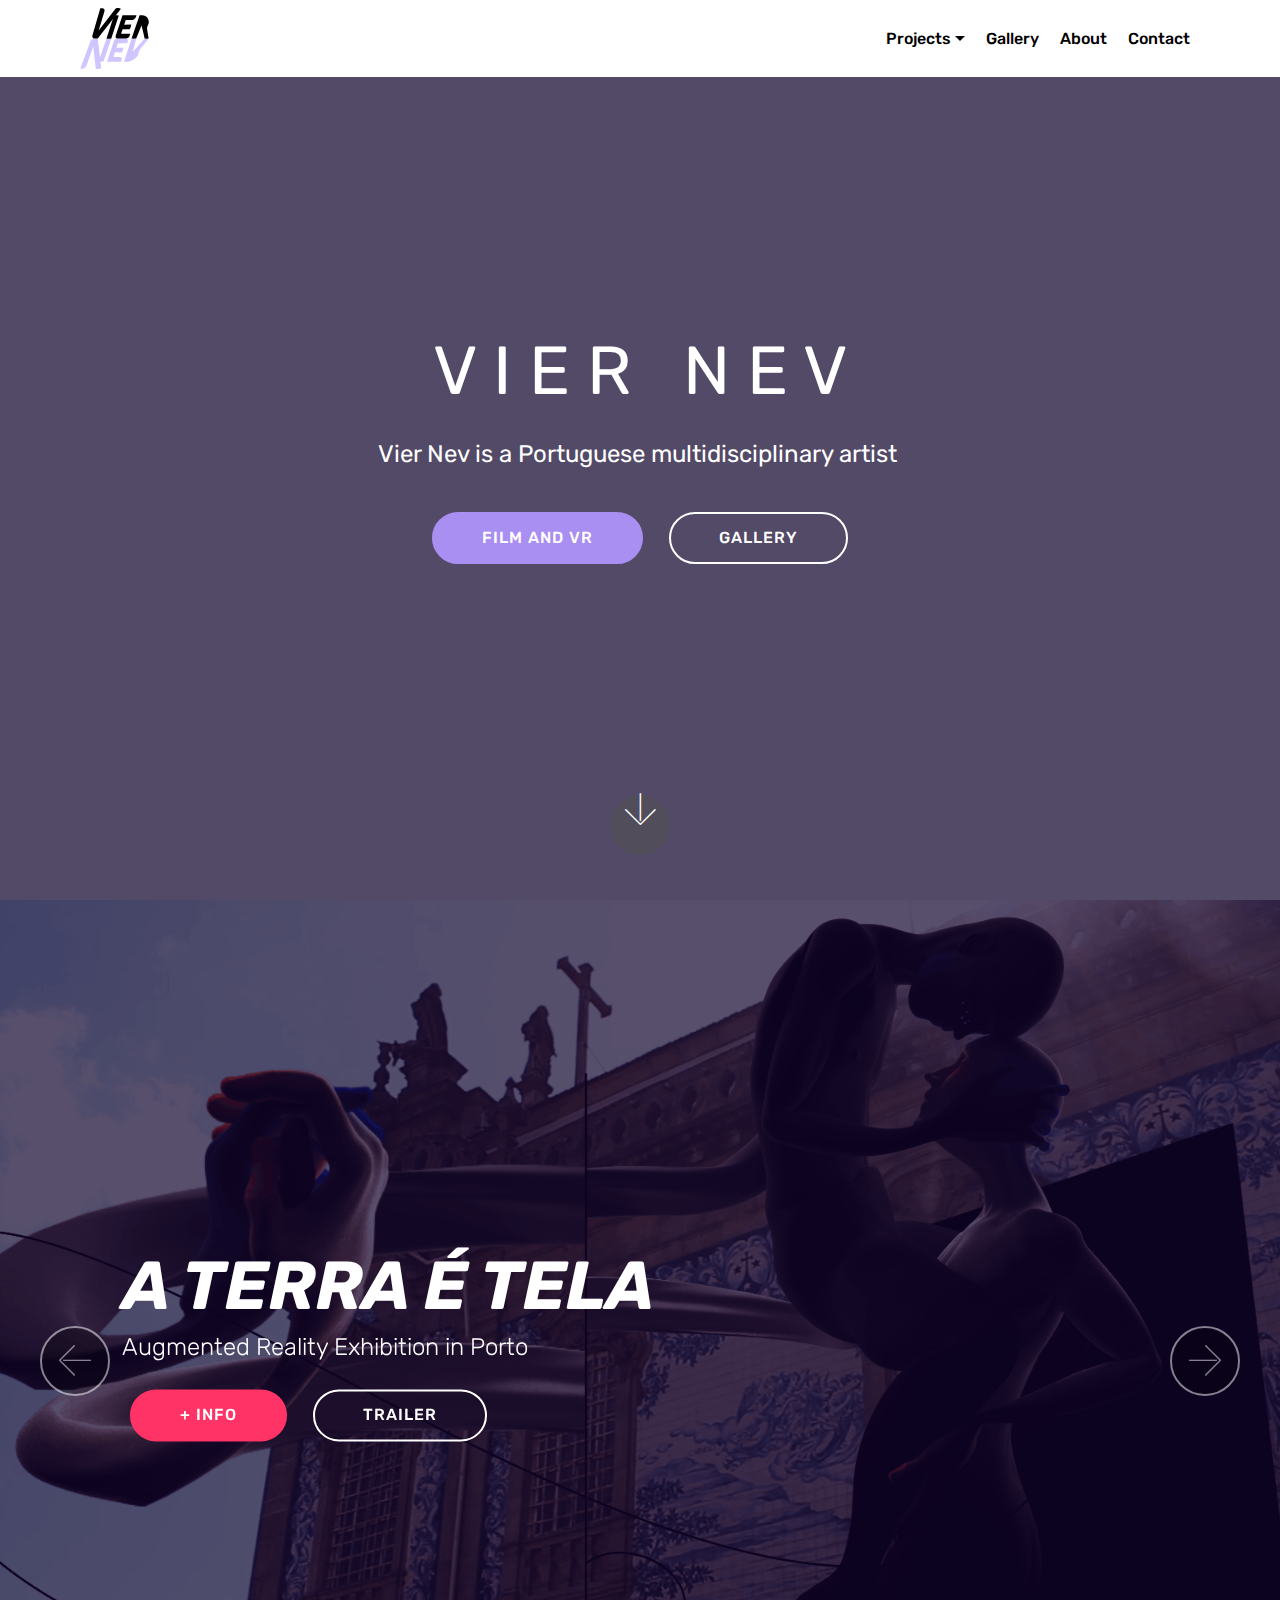
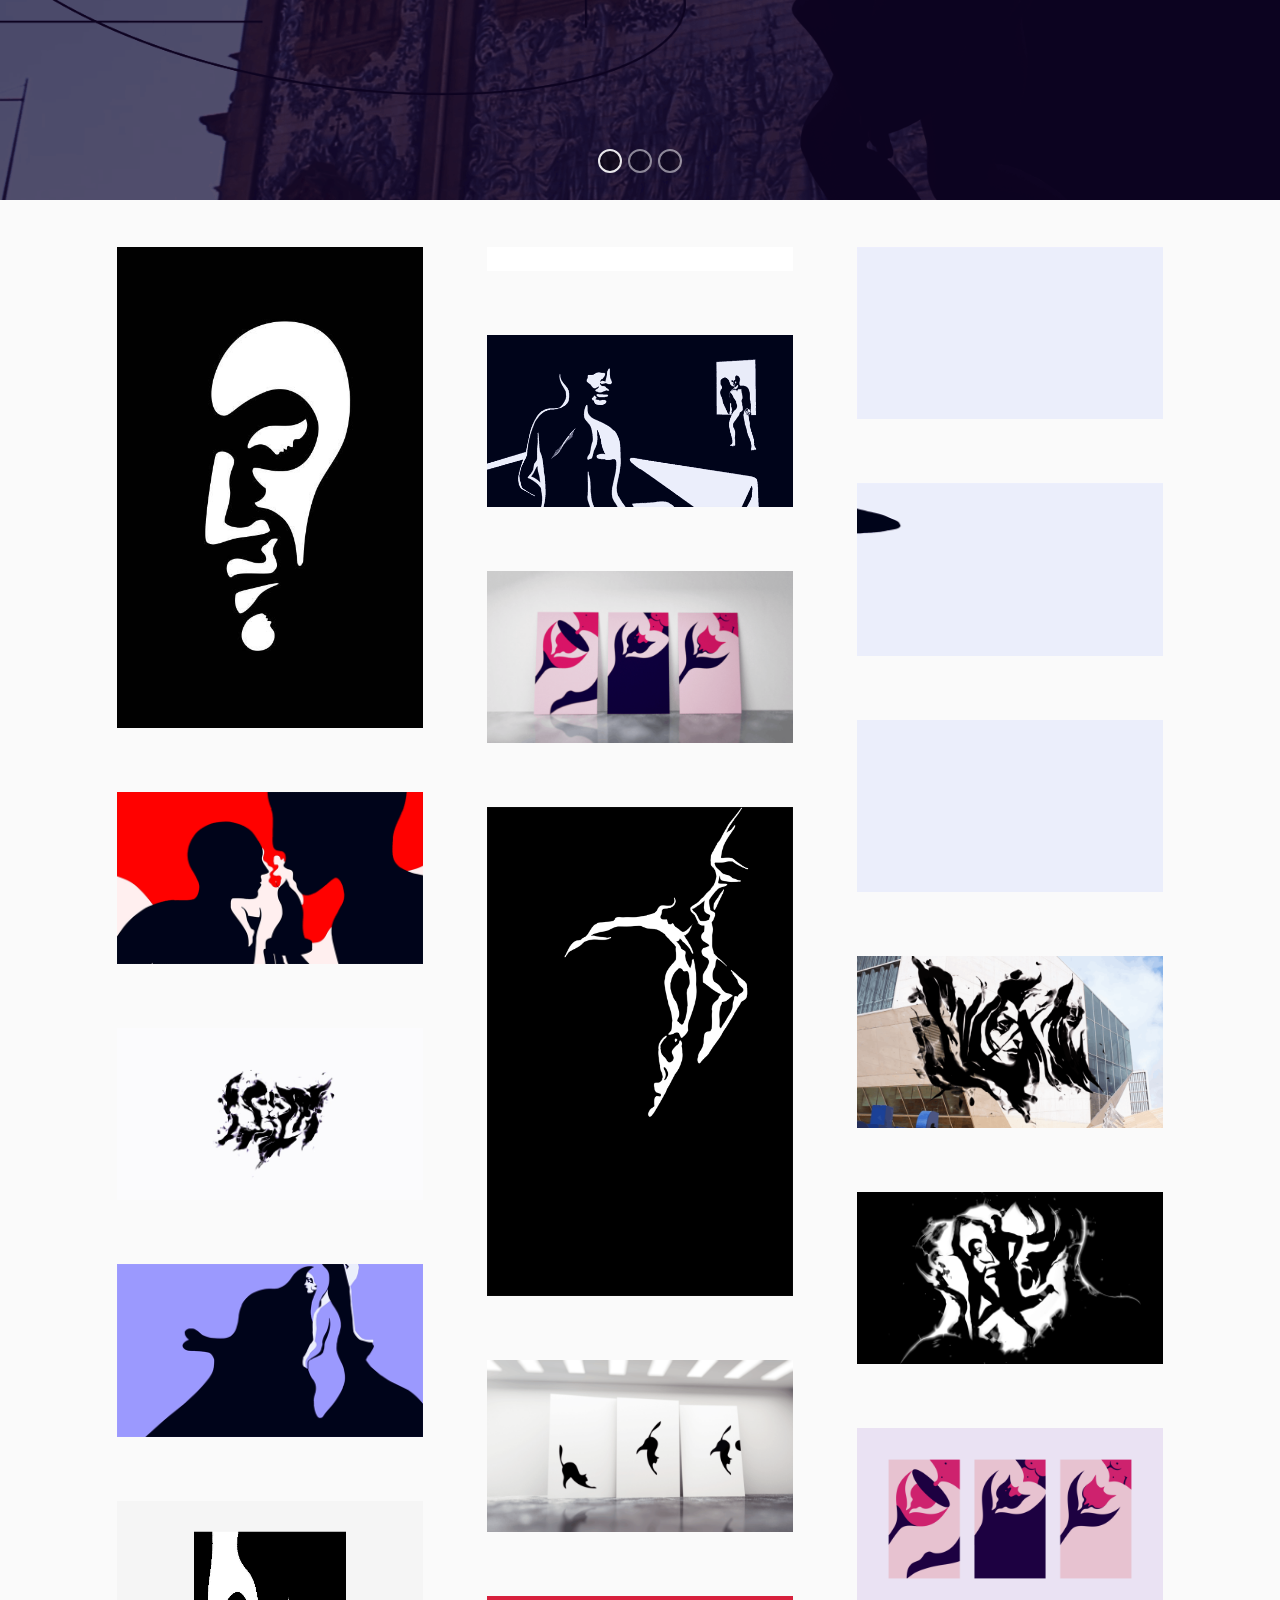
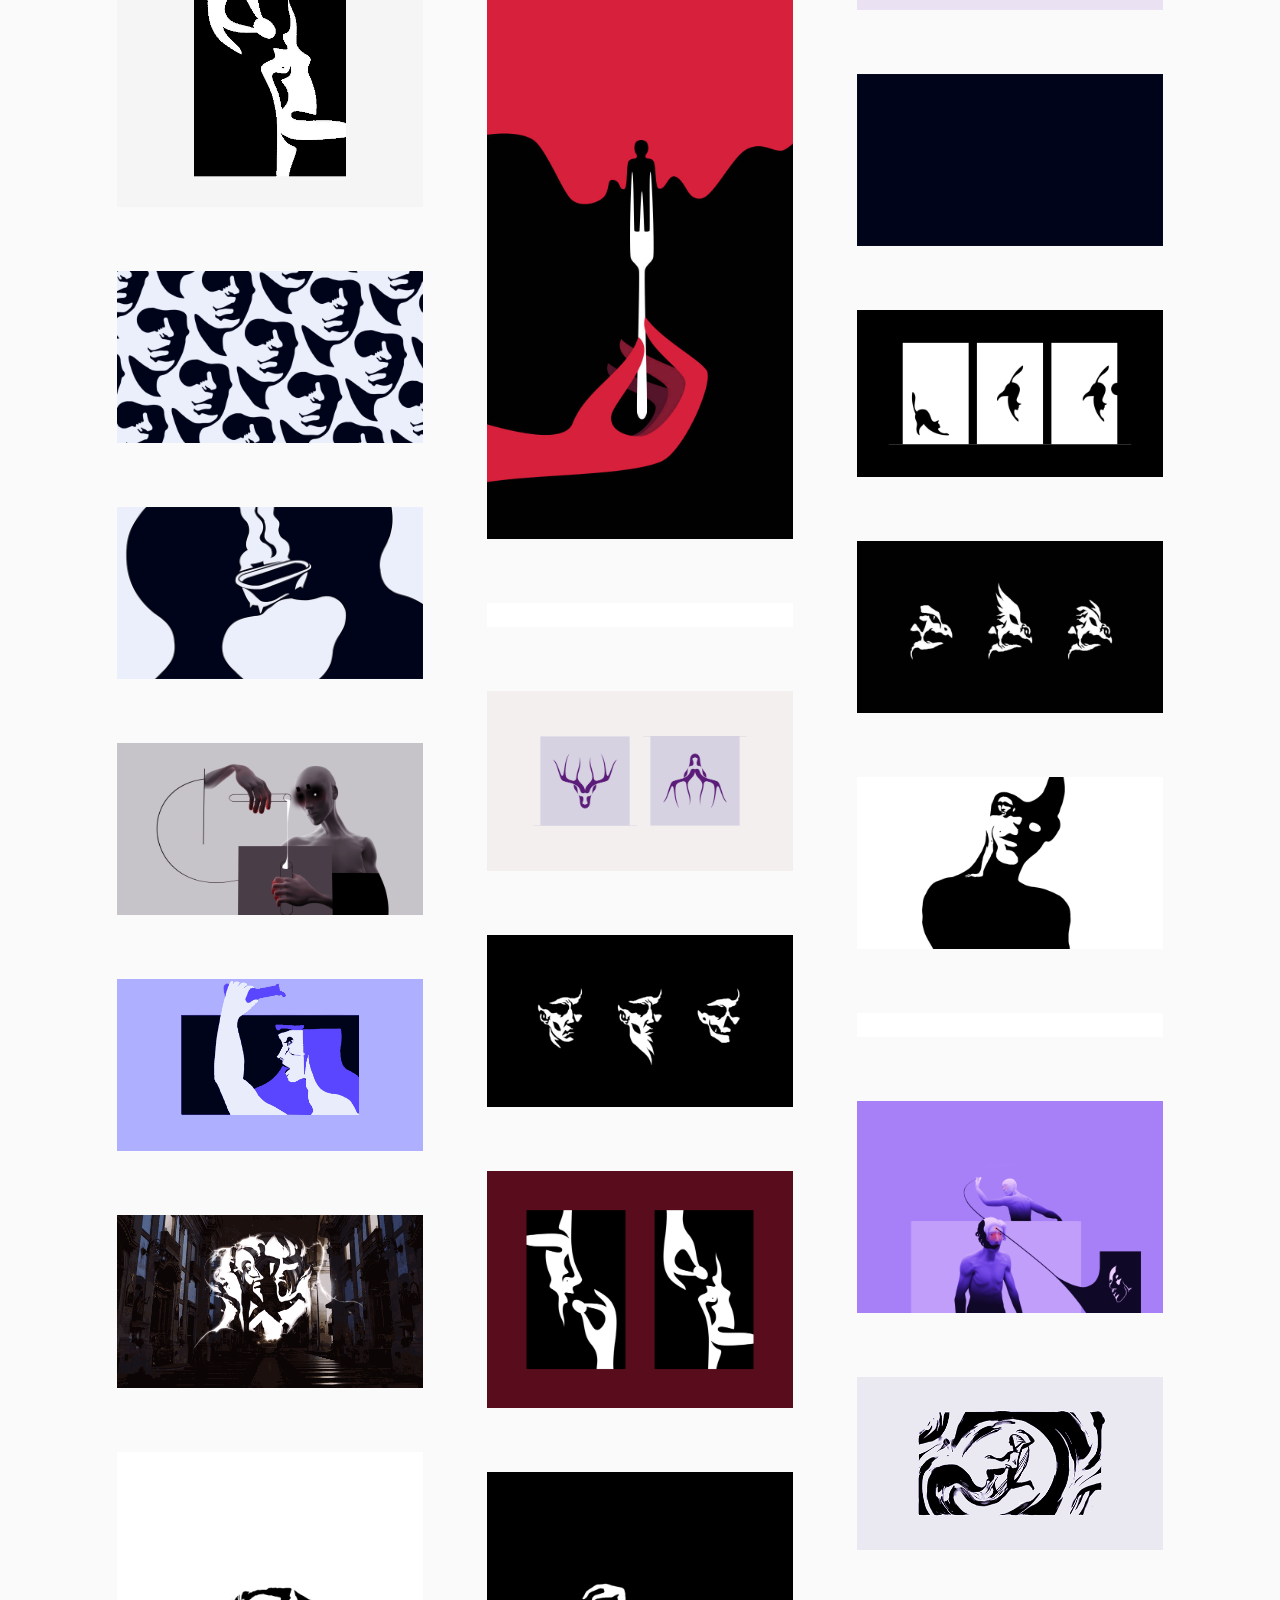
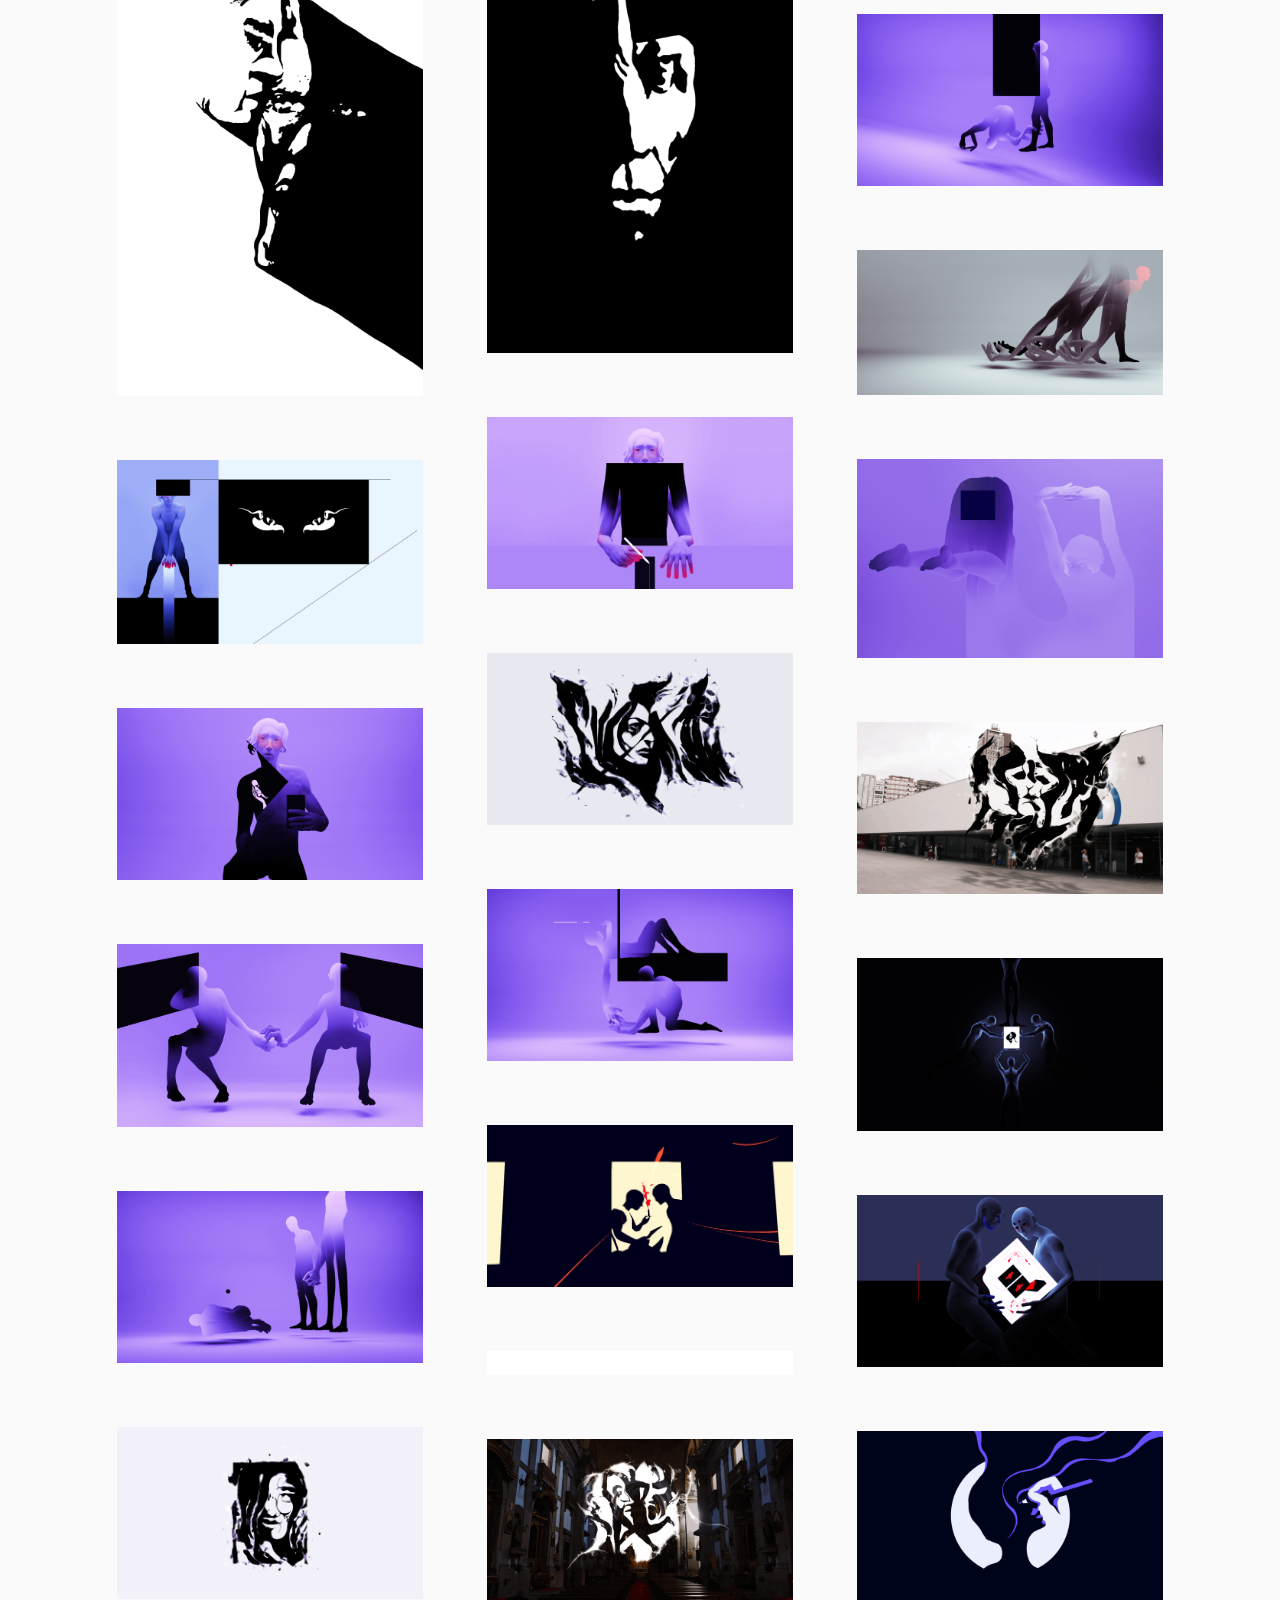
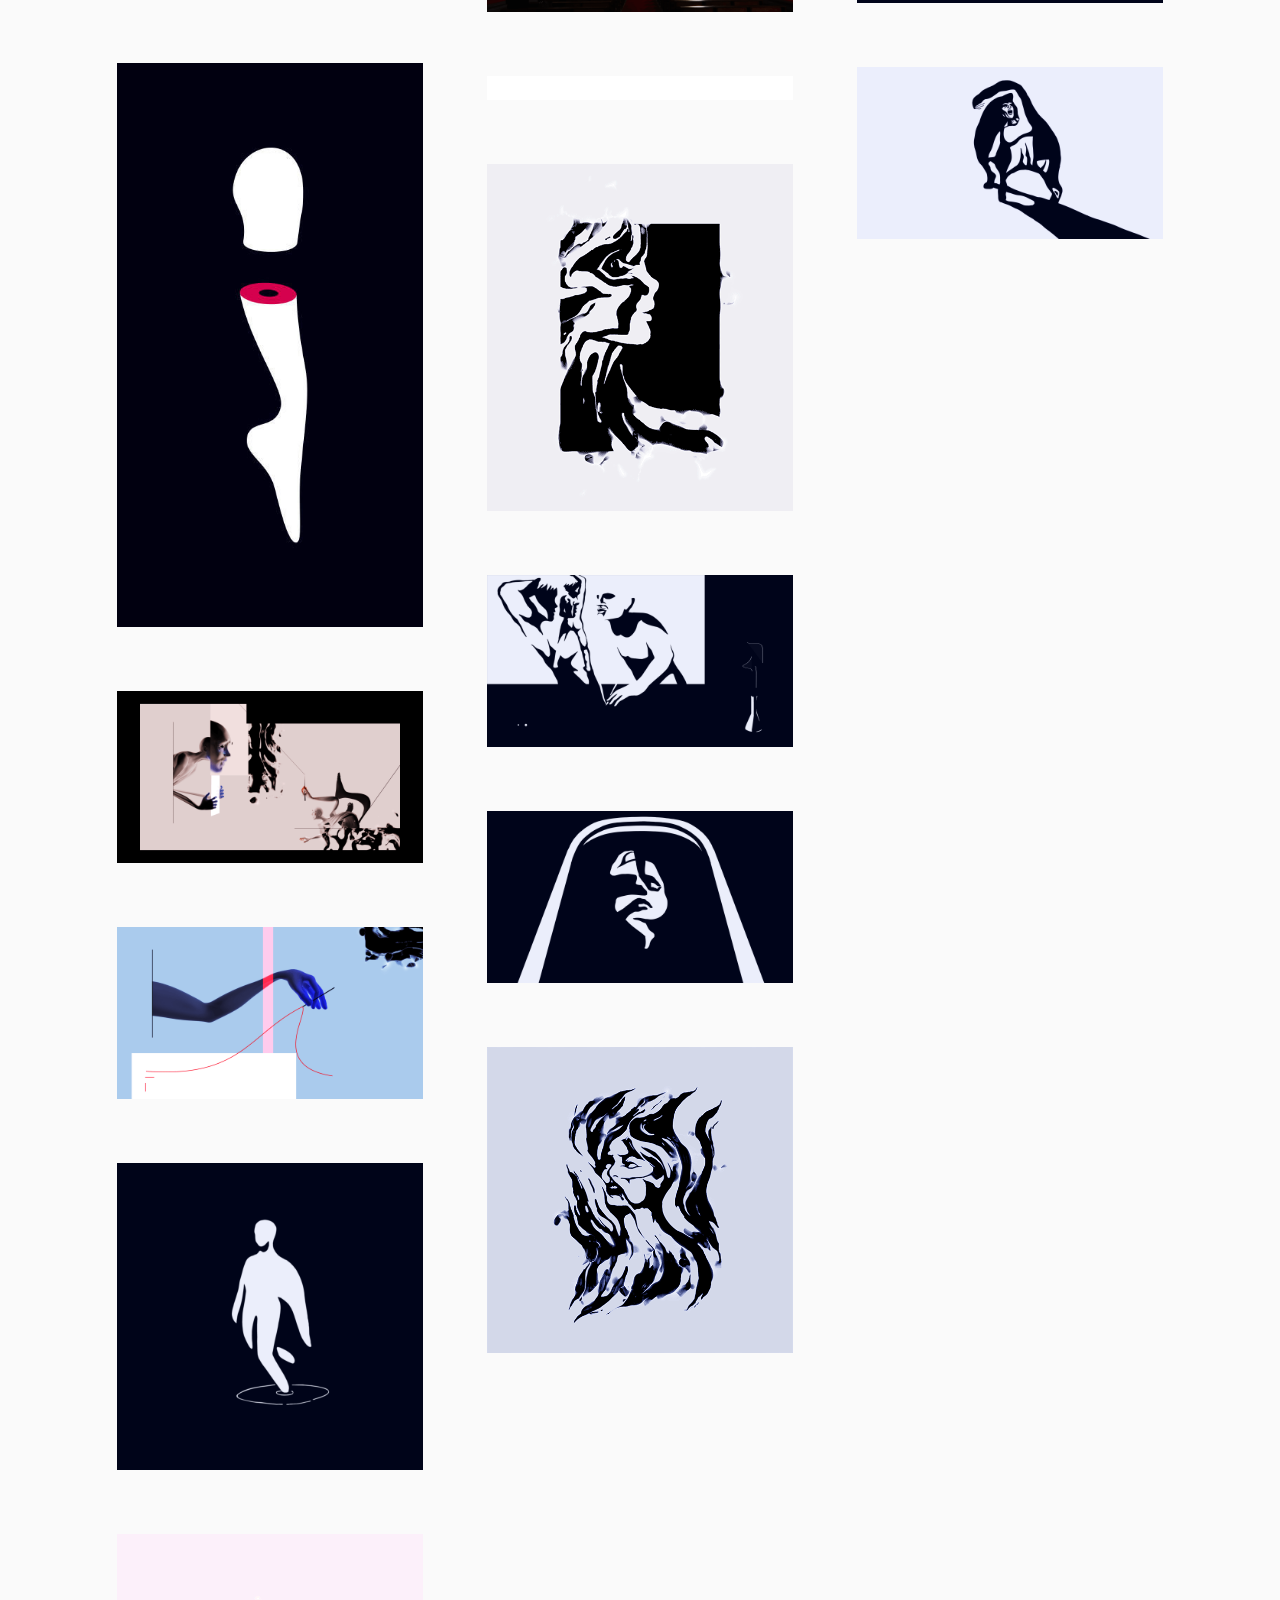
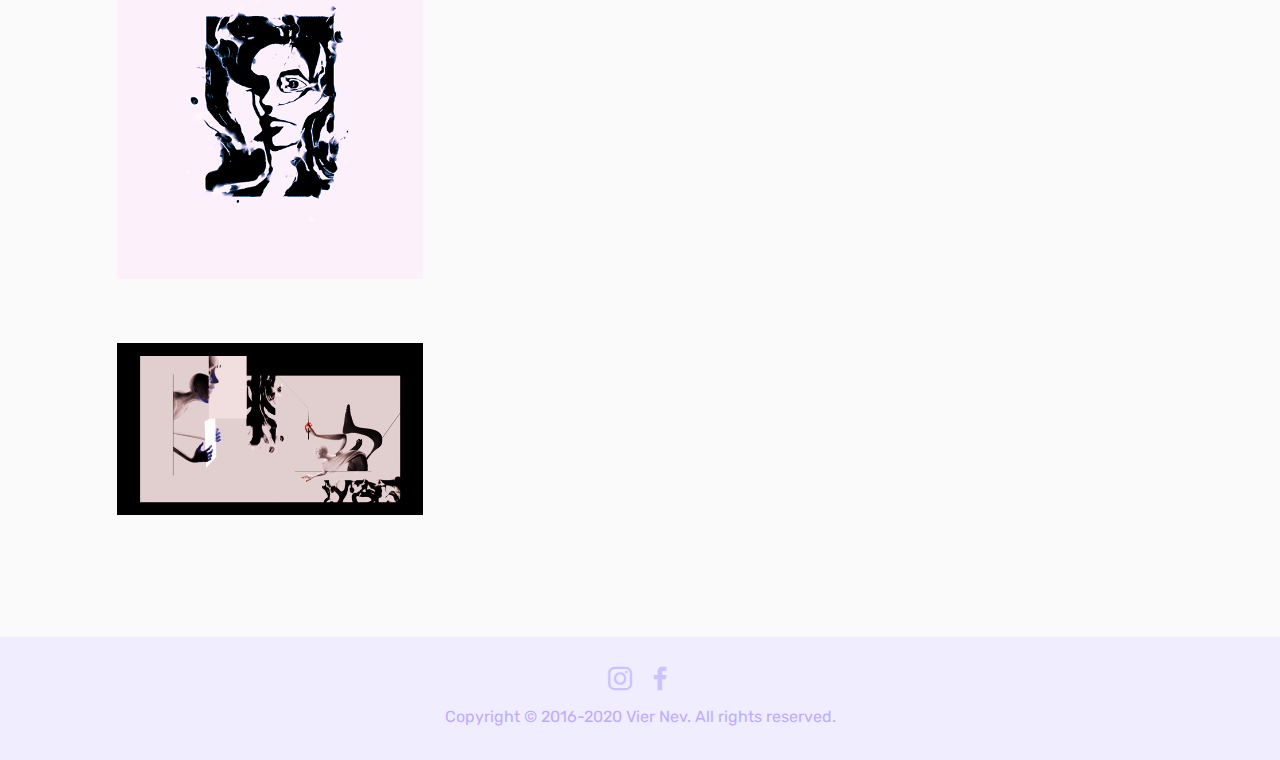
==== commit 6f14fd04: "create github pages" ====
--- a/index.html
+++ b/index.html
@@ -77,7 +77,7 @@
     </nav>
 </section>
 
-<section class="engine"><a href="https://mobirise.info/q">responsive web templates</a></section><section class="header6 cid-rAykctUVbm mbr-fullscreen" data-bg-video="https://www.youtube.com/embed/_Bp_SLts9BY?rel=0&amp;showinfo=0&amp;autoplay=0&amp;loop=0" id="header6-j">
+<section class="engine"><a href="https://mobirise.info/r">bootstrap template</a></section><section class="header6 cid-rAykctUVbm mbr-fullscreen" data-bg-video="https://www.youtube.com/embed/_Bp_SLts9BY?rel=0&amp;showinfo=0&amp;autoplay=0&amp;loop=0" id="header6-j">
 
     
 
@@ -107,7 +107,7 @@
 
     
 
-    <div class="full-screen"><div class="mbr-slider slide carousel" data-pause="true" data-keyboard="false" data-ride="false" data-interval="false"><ol class="carousel-indicators"><li data-app-prevent-settings="" data-target="#slider1-g" data-slide-to="0"></li><li data-app-prevent-settings="" data-target="#slider1-g" data-slide-to="1"></li><li data-app-prevent-settings="" data-target="#slider1-g" class=" active" data-slide-to="2"></li></ol><div class="carousel-inner" role="listbox"><div class="carousel-item slider-fullscreen-image" data-bg-video-slide="false" style="background-image: url(assets/images/terrra0871-copy-1920x1080.png);"><div class="container container-slide"><div class="image_wrapper"><div class="mbr-overlay" style="opacity: 0.7; background-color: rgb(17, 4, 46);"></div><img src="assets/images/terrra0871-copy-1920x1080.png"><div class="carousel-caption justify-content-center"><div class="col-10 align-left"><h2 class="mbr-fonts-style display-1"><strong><em>A TERRA É TELA</em></strong></h2><p class="lead mbr-text mbr-fonts-style display-5">Augmented Reality Exhibition in Porto</p><div class="mbr-section-btn" buttons="0"><a class="btn display-4 btn-secondary" href="aterraetela.html#header3-1i">+ INFO</a> <a class="btn btn-white-outline display-4" href="aterraetela.html#video2-1h">TRAILER</a></div></div></div></div></div></div><div class="carousel-item slider-fullscreen-image" data-bg-video-slide="false" style="background-image: url(assets/images/sequence-011225-2000x1125.png);"><div class="container container-slide"><div class="image_wrapper"><div class="mbr-overlay" style="opacity: 0.9; background-color: rgb(14, 8, 70);"></div><img src="assets/images/sequence-011225-2000x1125.png"><div class="carousel-caption justify-content-center"><div class="col-10 align-left"><h2 class="mbr-fonts-style display-1"><strong>A MIND SANG</strong><div>A MÃE DE SANGUE&nbsp;</div></h2><p class="lead mbr-text mbr-fonts-style display-5">Animated Short Film</p><div class="mbr-section-btn" buttons="0"><a class="btn display-4 btn-primary" href="amindsang.html#video2-l">WATCH THE FILM<br></a> <a class="btn display-4 btn-white-outline" href="amindsang.html#header8-r">+ INFO</a> </div></div></div></div></div></div><div class="carousel-item slider-fullscreen-image active" data-bg-video-slide="false" style="background-image: url(assets/images/darcria-viernev-55-2000x921.jpg);"><div class="container container-slide"><div class="image_wrapper"><div class="mbr-overlay" style="opacity: 0.7; background-color: rgb(63, 6, 63);"></div><img src="assets/images/darcria-viernev-55-2000x921.jpg"><div class="carousel-caption justify-content-center"><div class="col-10 align-left"><h2 class="mbr-fonts-style display-1"><strong>DAR CRIA</strong></h2><p class="lead mbr-text mbr-fonts-style display-5">Virtual Reality Experience</p><div class="mbr-section-btn" buttons="0"> <a class="btn display-4 btn-white-outline" href="darcria.html">+ INFO</a> </div></div></div></div></div></div></div><a data-app-prevent-settings="" class="carousel-control carousel-control-prev" role="button" data-slide="prev" href="#slider1-g"><span aria-hidden="true" class="mbri-left mbr-iconfont"></span><span class="sr-only">Previous</span></a><a data-app-prevent-settings="" class="carousel-control carousel-control-next" role="button" data-slide="next" href="#slider1-g"><span aria-hidden="true" class="mbri-right mbr-iconfont"></span><span class="sr-only">Next</span></a></div></div>
+    <div class="full-screen"><div class="mbr-slider slide carousel" data-pause="true" data-keyboard="false" data-ride="false" data-interval="false"><ol class="carousel-indicators"><li data-app-prevent-settings="" data-target="#slider1-g" class=" active" data-slide-to="0"></li><li data-app-prevent-settings="" data-target="#slider1-g" data-slide-to="1"></li><li data-app-prevent-settings="" data-target="#slider1-g" data-slide-to="2"></li></ol><div class="carousel-inner" role="listbox"><div class="carousel-item slider-fullscreen-image active" data-bg-video-slide="false" style="background-image: url(assets/images/terrra0233-1920x1080.png);"><div class="container container-slide"><div class="image_wrapper"><div class="mbr-overlay" style="opacity: 0.7; background-color: rgb(17, 4, 46);"></div><img src="assets/images/terrra0233-1920x1080.png"><div class="carousel-caption justify-content-center"><div class="col-10 align-left"><h2 class="mbr-fonts-style display-1"><strong><em>A TERRA É TELA</em></strong></h2><p class="lead mbr-text mbr-fonts-style display-5">Augmented Reality Exhibition in Porto</p><div class="mbr-section-btn" buttons="0"><a class="btn display-4 btn-secondary" href="aterraetela.html#header3-1i">+ INFO</a> <a class="btn btn-white-outline display-4" href="aterraetela.html#video2-1h">TRAILER</a></div></div></div></div></div></div><div class="carousel-item slider-fullscreen-image" data-bg-video-slide="false" style="background-image: url(assets/images/sequence-011225-2000x1125.png);"><div class="container container-slide"><div class="image_wrapper"><div class="mbr-overlay" style="opacity: 0.9; background-color: rgb(14, 8, 70);"></div><img src="assets/images/sequence-011225-2000x1125.png"><div class="carousel-caption justify-content-center"><div class="col-10 align-left"><h2 class="mbr-fonts-style display-1"><strong>A MIND SANG</strong><div>A MÃE DE SANGUE&nbsp;</div></h2><p class="lead mbr-text mbr-fonts-style display-5">Animated Short Film</p><div class="mbr-section-btn" buttons="0"><a class="btn display-4 btn-primary" href="amindsang.html#video2-l">WATCH THE FILM<br></a> <a class="btn display-4 btn-white-outline" href="amindsang.html#header8-r">+ INFO</a> </div></div></div></div></div></div><div class="carousel-item slider-fullscreen-image" data-bg-video-slide="false" style="background-image: url(assets/images/darcria-viernev-55-2000x921.jpg);"><div class="container container-slide"><div class="image_wrapper"><div class="mbr-overlay" style="opacity: 0.7; background-color: rgb(63, 6, 63);"></div><img src="assets/images/darcria-viernev-55-2000x921.jpg"><div class="carousel-caption justify-content-center"><div class="col-10 align-left"><h2 class="mbr-fonts-style display-1"><strong>DAR CRIA</strong></h2><p class="lead mbr-text mbr-fonts-style display-5">Virtual Reality Experience</p><div class="mbr-section-btn" buttons="0"> <a class="btn display-4 btn-white-outline" href="darcria.html">+ INFO</a> </div></div></div></div></div></div></div><a data-app-prevent-settings="" class="carousel-control carousel-control-prev" role="button" data-slide="prev" href="#slider1-g"><span aria-hidden="true" class="mbri-left mbr-iconfont"></span><span class="sr-only">Previous</span></a><a data-app-prevent-settings="" class="carousel-control carousel-control-next" role="button" data-slide="next" href="#slider1-g"><span aria-hidden="true" class="mbri-right mbr-iconfont"></span><span class="sr-only">Next</span></a></div></div>
 
 </section>
 
@@ -116,7 +116,7 @@
     
 
     <div class="container">
-        <div><!-- Filter --><!-- Gallery --><div class="mbr-gallery-row"><div class="mbr-gallery-layout-default"><div><div><div class="mbr-gallery-item mbr-gallery-item--p4" data-video-url="false" data-tags="Still"><div href="#lb-gallery2-h" data-slide-to="0" data-toggle="modal"><img src="assets/images/vier-nev-mother-vier-art-illustration-multistable-perception-optical-illusion-509x800-509x800.jpg" alt="" title=""><span class="icon-focus"></span></div></div><div class="mbr-gallery-item mbr-gallery-item--p4" data-video-url="false" data-tags="AR, Animation"><div href="#lb-gallery2-h" data-slide-to="1" data-toggle="modal"><img src="assets/images/vier-terra-2.gif" alt="" title=""><span class="icon-focus"></span></div></div><div class="mbr-gallery-item mbr-gallery-item--p4" data-video-url="false" data-tags="Animation"><div href="#lb-gallery2-h" data-slide-to="2" data-toggle="modal"><img src="assets/images/25.gif" alt="" title=""><span class="icon-focus"></span></div></div><div class="mbr-gallery-item mbr-gallery-item--p4" data-video-url="false" data-tags="Animation"><div href="#lb-gallery2-h" data-slide-to="3" data-toggle="modal"><img src="assets/images/23.gif" alt="" title=""><span class="icon-focus"></span></div></div><div class="mbr-gallery-item mbr-gallery-item--p4" data-video-url="false" data-tags="Animation"><div href="#lb-gallery2-h" data-slide-to="4" data-toggle="modal"><img src="assets/images/4a.gif" alt="" title=""><span class="icon-focus"></span></div></div><div class="mbr-gallery-item mbr-gallery-item--p4" data-video-url="false" data-tags="Still"><div href="#lb-gallery2-h" data-slide-to="5" data-toggle="modal"><img src="assets/images/u-hdfs-viernev-vier-nev-art-face-optical-illusion-2000x2000-800x800.png" alt="" title=""><span class="icon-focus"></span></div></div><div class="mbr-gallery-item mbr-gallery-item--p4" data-video-url="false" data-tags="Animation"><div href="#lb-gallery2-h" data-slide-to="6" data-toggle="modal"><img src="assets/images/16.gif" alt="" title=""><span class="icon-focus"></span></div></div><div class="mbr-gallery-item mbr-gallery-item--p4 video-slide" data-video-url="https://youtu.be/Oiqv5G8GphM" data-tags="Still"><div href="#lb-gallery2-h" data-slide-to="7" data-toggle="modal"><div></div><img alt="" src="assets/images/mobirise201987-131432019-8-6-3-15-35.jpg"><span class="icon-video"></span></div></div><div class="mbr-gallery-item mbr-gallery-item--p4" data-video-url="false" data-tags="Still"><div href="#lb-gallery2-h" data-slide-to="8" data-toggle="modal"><img src="assets/images/c1-960x540-800x450.png" alt="" title=""><span class="icon-focus"></span></div></div><div class="mbr-gallery-item mbr-gallery-item--p4" data-video-url="false" data-tags="Animation"><div href="#lb-gallery2-h" data-slide-to="9" data-toggle="modal"><img src="assets/images/26.gif" alt="" title=""><span class="icon-focus"></span></div></div><div class="mbr-gallery-item mbr-gallery-item--p4" data-video-url="false" data-tags="Animation"><div href="#lb-gallery2-h" data-slide-to="10" data-toggle="modal"><img src="assets/images/13.gif" alt="" title=""><span class="icon-focus"></span></div></div><div class="mbr-gallery-item mbr-gallery-item--p4" data-video-url="false" data-tags="Still"><div href="#lb-gallery2-h" data-slide-to="11" data-toggle="modal"><img src="assets/images/vier-nev-hug-art-illustration-multistable-perception-optical-illusion-501x800-501x800.png" alt="" title=""><span class="icon-focus"></span></div></div><div class="mbr-gallery-item mbr-gallery-item--p4" data-video-url="false" data-tags="AR, Animation"><div href="#lb-gallery2-h" data-slide-to="12" data-toggle="modal"><img src="assets/images/terrra0668-1920x1080-800x450.png" alt="" title=""><span class="icon-focus"></span></div></div><div class="mbr-gallery-item mbr-gallery-item--p4" data-video-url="false" data-tags="Animation"><div href="#lb-gallery2-h" data-slide-to="13" data-toggle="modal"><img src="assets/images/dehumanizing.gif" alt="" title=""><span class="icon-focus"></span></div></div><div class="mbr-gallery-item mbr-gallery-item--p4" data-video-url="false" data-tags="Still,AR"><div href="#lb-gallery2-h" data-slide-to="14" data-toggle="modal"><img src="assets/images/d-1920x1080-800x450.png" alt="" title=""><span class="icon-focus"></span></div></div><div class="mbr-gallery-item mbr-gallery-item--p4 video-slide" data-video-url="https://youtu.be/XAK8NlHqdu0" data-tags="Animation"><div href="#lb-gallery2-h" data-slide-to="15" data-toggle="modal"><div></div><img alt="" src="assets/images/mobirise201987-131432019-8-6-3-43-50.jpg"><span class="icon-video"></span></div></div><div class="mbr-gallery-item mbr-gallery-item--p4" data-video-url="false" data-tags="Animation, Still"><div href="#lb-gallery2-h" data-slide-to="16" data-toggle="modal"><img src="assets/images/sequence-011225-2000x1125-800x450.png" alt="" title=""><span class="icon-focus"></span></div></div><div class="mbr-gallery-item mbr-gallery-item--p4" data-video-url="false" data-tags="Still"><div href="#lb-gallery2-h" data-slide-to="17" data-toggle="modal"><img src="assets/images/vier-nev-hannibal-art-illustration-multistable-perception-optical-illusion-800x1418-800x1418.jpg" alt="" title=""><span class="icon-focus"></span></div></div><div class="mbr-gallery-item mbr-gallery-item--p4" data-video-url="false" data-tags="Still"><div href="#lb-gallery2-h" data-slide-to="18" data-toggle="modal"><img src="assets/images/drag-1-2000x1125-800x450.png" alt="" title=""><span class="icon-focus"></span></div></div><div class="mbr-gallery-item mbr-gallery-item--p4" data-video-url="false" data-tags="Still"><div href="#lb-gallery2-h" data-slide-to="19" data-toggle="modal"><img src="assets/images/drag-2-2000x1125-800x450.png" alt="" title=""><span class="icon-focus"></span></div></div><div class="mbr-gallery-item mbr-gallery-item--p4" data-video-url="false" data-tags="Still"><div href="#lb-gallery2-h" data-slide-to="20" data-toggle="modal"><img src="assets/images/blood-viernev-2000x1189-800x476.png" alt="" title=""><span class="icon-focus"></span></div></div><div class="mbr-gallery-item mbr-gallery-item--p4" data-video-url="false" data-tags="Animation"><div href="#lb-gallery2-h" data-slide-to="21" data-toggle="modal"><img src="assets/images/7-1.gif" alt="" title=""><span class="icon-focus"></span></div></div><div class="mbr-gallery-item mbr-gallery-item--p4" data-video-url="false" data-tags="AR, Animation"><div href="#lb-gallery2-h" data-slide-to="22" data-toggle="modal"><img src="assets/images/5a.gif" alt="" title=""><span class="icon-focus"></span></div></div><div class="mbr-gallery-item mbr-gallery-item--p4" data-video-url="false" data-tags="Still"><div href="#lb-gallery2-h" data-slide-to="23" data-toggle="modal"><img src="assets/images/u-fsegh-viernev-vier-nev-art-face-optical-illusion-770x1041-770x1041.png" alt="" title=""><span class="icon-focus"></span></div></div><div class="mbr-gallery-item mbr-gallery-item--p4" data-video-url="false" data-tags="Animation"><div href="#lb-gallery2-h" data-slide-to="24" data-toggle="modal"><img src="assets/images/1-1.gif" alt="" title=""><span class="icon-focus"></span></div></div><div class="mbr-gallery-item mbr-gallery-item--p4" data-video-url="false" data-tags="AR"><div href="#lb-gallery2-h" data-slide-to="25" data-toggle="modal"><img src="assets/images/terrra1472-1920x1080-800x450.png" alt="" title=""><span class="icon-focus"></span></div></div><div class="mbr-gallery-item mbr-gallery-item--p4" data-video-url="false" data-tags="Still"><div href="#lb-gallery2-h" data-slide-to="26" data-toggle="modal"><img src="assets/images/deer-viernev-2000x1177-800x471.png" alt="" title=""><span class="icon-focus"></span></div></div><div class="mbr-gallery-item mbr-gallery-item--p4" data-video-url="false" data-tags="Still"><div href="#lb-gallery2-h" data-slide-to="27" data-toggle="modal"><img src="assets/images/trio-vier-nev-2000x1089-800x436.png" alt="" title=""><span class="icon-focus"></span></div></div><div class="mbr-gallery-item mbr-gallery-item--p4" data-video-url="false" data-tags="Still"><div href="#lb-gallery2-h" data-slide-to="28" data-toggle="modal"><img src="assets/images/a-viernev-vier-nev-art-face-optical-illusion-1734x1080-800x498.png" alt="" title=""><span class="icon-focus"></span></div></div><div class="mbr-gallery-item mbr-gallery-item--p4" data-video-url="false" data-tags="Animation"><div href="#lb-gallery2-h" data-slide-to="29" data-toggle="modal"><img src="assets/images/6a.gif" alt="" title=""><span class="icon-focus"></span></div></div><div class="mbr-gallery-item mbr-gallery-item--p4" data-video-url="false" data-tags="Still"><div href="#lb-gallery2-h" data-slide-to="30" data-toggle="modal"><img src="assets/images/vier-nev-growth-art-illustration-multistable-perception-optical-illusion-1422x800-800x450.png" alt="" title=""><span class="icon-focus"></span></div></div><div class="mbr-gallery-item mbr-gallery-item--p4" data-video-url="false" data-tags="Still"><div href="#lb-gallery2-h" data-slide-to="31" data-toggle="modal"><img src="assets/images/vier-nev-growth-art-illustration-multistable-perception-optical-illusion-1422x800-800x450.jpg" alt="" title=""><span class="icon-focus"></span></div></div><div class="mbr-gallery-item mbr-gallery-item--p4" data-video-url="false" data-tags="Still"><div href="#lb-gallery2-h" data-slide-to="32" data-toggle="modal"><img src="assets/images/u-catkiss-viernev-vier-nev-art-face-optical-illusion-2000x1684-800x674.png" alt="" title=""><span class="icon-focus"></span></div></div><div class="mbr-gallery-item mbr-gallery-item--p4" data-video-url="false" data-tags="AR, Animation"><div href="#lb-gallery2-h" data-slide-to="33" data-toggle="modal"><img src="assets/images/7a.gif" alt="" title=""><span class="icon-focus"></span></div></div><div class="mbr-gallery-item mbr-gallery-item--p4" data-video-url="false" data-tags="Still"><div href="#lb-gallery2-h" data-slide-to="34" data-toggle="modal"><img src="assets/images/eating-viernev-2000x1552-800x621.png" alt="" title=""><span class="icon-focus"></span></div></div><div class="mbr-gallery-item mbr-gallery-item--p4" data-video-url="false" data-tags="Still"><div href="#lb-gallery2-h" data-slide-to="35" data-toggle="modal"><img src="assets/images/clown-viernev-2000x1166-800x466.png" alt="" title=""><span class="icon-focus"></span></div></div><div class="mbr-gallery-item mbr-gallery-item--p4" data-video-url="false" data-tags="Still"><div href="#lb-gallery2-h" data-slide-to="36" data-toggle="modal"><img src="assets/images/u-dvsavas-viernev-vier-nev-art-face-optical-illusion-1920x1080-800x450.png" alt="" title=""><span class="icon-focus"></span></div></div><div class="mbr-gallery-item mbr-gallery-item--p4" data-video-url="false" data-tags="Still"><div href="#lb-gallery2-h" data-slide-to="37" data-toggle="modal"><img src="assets/images/u-dvssd-viernev-vier-nev-art-face-optical-illusion-1080x1920-800x1422.png" alt="" title=""><span class="icon-focus"></span></div></div><div class="mbr-gallery-item mbr-gallery-item--p4" data-video-url="false" data-tags="Animation"><div href="#lb-gallery2-h" data-slide-to="38" data-toggle="modal"><img src="assets/images/loopa.gif" alt="" title=""><span class="icon-focus"></span></div></div><div class="mbr-gallery-item mbr-gallery-item--p4" data-video-url="false" data-tags="Still"><div href="#lb-gallery2-h" data-slide-to="39" data-toggle="modal"><img src="assets/images/u-ndgf-viernev-vier-nev-art-face-optical-illusion-1007x1581-800x1256.png" alt="" title=""><span class="icon-focus"></span></div></div><div class="mbr-gallery-item mbr-gallery-item--p4" data-video-url="false" data-tags="VR"><div href="#lb-gallery2-h" data-slide-to="40" data-toggle="modal"><img src="assets/images/8-vier-nev-dar-cria-art-virtual-reality-multistable-perception.gif" alt="" title=""><span class="icon-focus"></span></div></div><div class="mbr-gallery-item mbr-gallery-item--p4" data-video-url="false" data-tags="Still"><div href="#lb-gallery2-h" data-slide-to="41" data-toggle="modal"><img src="assets/images/ddddddddddddddddddd-copy-2000x1206-800x482.png" alt="" title=""><span class="icon-focus"></span></div></div><div class="mbr-gallery-item mbr-gallery-item--p4" data-video-url="false" data-tags="Still"><div href="#lb-gallery2-h" data-slide-to="42" data-toggle="modal"><img src="assets/images/fffffffffffffffffffffffffffff-copy-2000x1361-800x544.png" alt="" title=""><span class="icon-focus"></span></div></div><div class="mbr-gallery-item mbr-gallery-item--p4" data-video-url="false" data-tags="Still"><div href="#lb-gallery2-h" data-slide-to="43" data-toggle="modal"><img src="assets/images/iiiiiiiiiiiii-2000x1125-800x450.png" alt="" title=""><span class="icon-focus"></span></div></div><div class="mbr-gallery-item mbr-gallery-item--p4" data-video-url="false" data-tags="Still"><div href="#lb-gallery2-h" data-slide-to="44" data-toggle="modal"><img src="assets/images/ccccccccccc-2000x1385-800x554.png" alt="" title=""><span class="icon-focus"></span></div></div><div class="mbr-gallery-item mbr-gallery-item--p4" data-video-url="false" data-tags="Still"><div href="#lb-gallery2-h" data-slide-to="45" data-toggle="modal"><img src="assets/images/lookq-aaaaaaaaaaaaaaaaaaaaaaa-2000x1125-800x450.png" alt="" title=""><span class="icon-focus"></span></div></div><div class="mbr-gallery-item mbr-gallery-item--p4 video-slide" data-video-url="https://youtu.be/BLm-tgOS_dI" data-tags="Animation"><div href="#lb-gallery2-h" data-slide-to="46" data-toggle="modal"><div></div><img alt="" src="assets/images/mobirise201987-131432019-8-6-3-16-42.jpg"><span class="icon-video"></span></div></div><div class="mbr-gallery-item mbr-gallery-item--p4" data-video-url="false" data-tags="Animation"><div href="#lb-gallery2-h" data-slide-to="47" data-toggle="modal"><img src="assets/images/12a.gif" alt="" title=""><span class="icon-focus"></span></div></div><div class="mbr-gallery-item mbr-gallery-item--p4" data-video-url="false" data-tags="Still, VR"><div href="#lb-gallery2-h" data-slide-to="48" data-toggle="modal"><img src="assets/images/ffffffffffffff-2000x1193-800x477.png" alt="" title=""><span class="icon-focus"></span></div></div><div class="mbr-gallery-item mbr-gallery-item--p4" data-video-url="false" data-tags="Still, VR"><div href="#lb-gallery2-h" data-slide-to="49" data-toggle="modal"><img src="assets/images/f-2-2000x1125-800x450.png" alt="" title=""><span class="icon-focus"></span></div></div><div class="mbr-gallery-item mbr-gallery-item--p4" data-video-url="false" data-tags="Still, VR"><div href="#lb-gallery2-h" data-slide-to="50" data-toggle="modal"><img src="assets/images/f-3-2000x1125-800x450.png" alt="" title=""><span class="icon-focus"></span></div></div><div class="mbr-gallery-item mbr-gallery-item--p4" data-video-url="false" data-tags="Still, VR"><div href="#lb-gallery2-h" data-slide-to="51" data-toggle="modal"><img src="assets/images/f-4-2000x1125-800x450.png" alt="" title=""><span class="icon-focus"></span></div></div><div class="mbr-gallery-item mbr-gallery-item--p4" data-video-url="false" data-tags="VR"><div href="#lb-gallery2-h" data-slide-to="52" data-toggle="modal"><img src="assets/images/3-vier-nev-dar-cria-art-virtual-reality-multistable-perception.gif" alt="" title=""><span class="icon-focus"></span></div></div><div class="mbr-gallery-item mbr-gallery-item--p4" data-video-url="false" data-tags="Still, VR"><div href="#lb-gallery2-h" data-slide-to="53" data-toggle="modal"><img src="assets/images/a-2-2000x949-800x380.png" alt="" title=""><span class="icon-focus"></span></div></div><div class="mbr-gallery-item mbr-gallery-item--p4 video-slide" data-video-url="https://youtu.be/ZXnlHfFsJvo" data-tags="Animation"><div href="#lb-gallery2-h" data-slide-to="54" data-toggle="modal"><div></div><img alt="" src="assets/images/mobirise201987-131432019-8-6-3-15-21.jpg"><span class="icon-video"></span></div></div><div class="mbr-gallery-item mbr-gallery-item--p4" data-video-url="false" data-tags="VR"><div href="#lb-gallery2-h" data-slide-to="55" data-toggle="modal"><img src="assets/images/2-vier-nev-dar-cria-art-virtual-reality-multistable-perception.gif" alt="" title=""><span class="icon-focus"></span></div></div><div class="mbr-gallery-item mbr-gallery-item--p4" data-video-url="false" data-tags="Still"><div href="#lb-gallery2-h" data-slide-to="56" data-toggle="modal"><img src="assets/images/6-2000x1302-800x521.png" alt="" title=""><span class="icon-focus"></span></div></div><div class="mbr-gallery-item mbr-gallery-item--p4" data-video-url="false" data-tags="Still"><div href="#lb-gallery2-h" data-slide-to="57" data-toggle="modal"><img src="assets/images/vier-nev-corte-art-illustration-multistable-perception-optical-illusion-434x800-434x800.jpg" alt="" title=""><span class="icon-focus"></span></div></div><div class="mbr-gallery-item mbr-gallery-item--p4" data-video-url="false" data-tags="AR, Animation"><div href="#lb-gallery2-h" data-slide-to="58" data-toggle="modal"><img src="assets/images/terrra1380-1920x1080-800x450.png" alt="" title=""><span class="icon-focus"></span></div></div><div class="mbr-gallery-item mbr-gallery-item--p4" data-video-url="false" data-tags="AR"><div href="#lb-gallery2-h" data-slide-to="59" data-toggle="modal"><img src="assets/images/terrra1224-1920x1080-800x450.png" alt="" title=""><span class="icon-focus"></span></div></div><div class="mbr-gallery-item mbr-gallery-item--p4" data-video-url="false" data-tags="AR, Animation"><div href="#lb-gallery2-h" data-slide-to="60" data-toggle="modal"><img src="assets/images/terrra1191-1920x1080-800x450.png" alt="" title=""><span class="icon-focus"></span></div></div><div class="mbr-gallery-item mbr-gallery-item--p4" data-video-url="false" data-tags="Still"><div href="#lb-gallery2-h" data-slide-to="61" data-toggle="modal"><img src="assets/images/terrra1448-1920x1080-800x450.png" alt="" title=""><span class="icon-focus"></span></div></div><div class="mbr-gallery-item mbr-gallery-item--p4" data-video-url="false" data-tags="AR, Animation"><div href="#lb-gallery2-h" data-slide-to="62" data-toggle="modal"><img src="assets/images/2a.gif" alt="" title=""><span class="icon-focus"></span></div></div><div class="mbr-gallery-item mbr-gallery-item--p4" data-video-url="false" data-tags="AR"><div href="#lb-gallery2-h" data-slide-to="63" data-toggle="modal"><img src="assets/images/terrra1508-1920x1080-800x450.png" alt="" title=""><span class="icon-focus"></span></div></div><div class="mbr-gallery-item mbr-gallery-item--p4" data-video-url="false" data-tags="AR"><div href="#lb-gallery2-h" data-slide-to="64" data-toggle="modal"><img src="assets/images/terrra1568-1920x1080-800x450.png" alt="" title=""><span class="icon-focus"></span></div></div><div class="mbr-gallery-item mbr-gallery-item--p4" data-video-url="false" data-tags="AR"><div href="#lb-gallery2-h" data-slide-to="65" data-toggle="modal"><img src="assets/images/terrra1611-1920x1080-800x450.png" alt="" title=""><span class="icon-focus"></span></div></div><div class="mbr-gallery-item mbr-gallery-item--p4" data-video-url="false" data-tags="AR"><div href="#lb-gallery2-h" data-slide-to="66" data-toggle="modal"><img src="assets/images/terrra1612-1920x1080-800x450.png" alt="" title=""><span class="icon-focus"></span></div></div><div class="mbr-gallery-item mbr-gallery-item--p4" data-video-url="false" data-tags="AR"><div href="#lb-gallery2-h" data-slide-to="67" data-toggle="modal"><img src="assets/images/terrra1765-1920x1080-800x450.png" alt="" title=""><span class="icon-focus"></span></div></div><div class="mbr-gallery-item mbr-gallery-item--p4" data-video-url="false" data-tags="AR"><div href="#lb-gallery2-h" data-slide-to="68" data-toggle="modal"><img src="assets/images/terrra1808-1920x1080-800x450.png" alt="" title=""><span class="icon-focus"></span></div></div><div class="mbr-gallery-item mbr-gallery-item--p4" data-video-url="false" data-tags="Still, AR"><div href="#lb-gallery2-h" data-slide-to="69" data-toggle="modal"><img src="assets/images/terrra1871-1920x1080-800x450.png" alt="" title=""><span class="icon-focus"></span></div></div><div class="mbr-gallery-item mbr-gallery-item--p4" data-video-url="false" data-tags="AR"><div href="#lb-gallery2-h" data-slide-to="70" data-toggle="modal"><img src="assets/images/terrra1993-1920x1080-800x450.png" alt="" title=""><span class="icon-focus"></span></div></div><div class="mbr-gallery-item mbr-gallery-item--p4" data-video-url="false" data-tags="AR"><div href="#lb-gallery2-h" data-slide-to="71" data-toggle="modal"><img src="assets/images/terrra2036-1920x1080-800x450.png" alt="" title=""><span class="icon-focus"></span></div></div><div class="mbr-gallery-item mbr-gallery-item--p4" data-video-url="false" data-tags="AR"><div href="#lb-gallery2-h" data-slide-to="72" data-toggle="modal"><img src="assets/images/terrra2104-1920x1080-800x450.png" alt="" title=""><span class="icon-focus"></span></div></div><div class="mbr-gallery-item mbr-gallery-item--p4" data-video-url="false" data-tags="Animation"><div href="#lb-gallery2-h" data-slide-to="73" data-toggle="modal"><img src="assets/images/vier-block-12.gif" alt="" title=""><span class="icon-focus"></span></div></div><div class="mbr-gallery-item mbr-gallery-item--p4" data-video-url="false" data-tags="AR"><div href="#lb-gallery2-h" data-slide-to="74" data-toggle="modal"><img src="assets/images/terrra2386-1920x1080-800x450.png" alt="" title=""><span class="icon-focus"></span></div></div><div class="mbr-gallery-item mbr-gallery-item--p4" data-video-url="false" data-tags="AR"><div href="#lb-gallery2-h" data-slide-to="75" data-toggle="modal"><img src="assets/images/terrra2521-1920x1080-800x450.png" alt="" title=""><span class="icon-focus"></span></div></div><div class="mbr-gallery-item mbr-gallery-item--p4" data-video-url="false" data-tags="AR"><div href="#lb-gallery2-h" data-slide-to="76" data-toggle="modal"><img src="assets/images/6-a-1920x1080-800x450.png" alt="" title=""><span class="icon-focus"></span></div></div><div class="mbr-gallery-item mbr-gallery-item--p4" data-video-url="false" data-tags="Animation, Still"><div href="#lb-gallery2-h" data-slide-to="77" data-toggle="modal"><img src="assets/images/sequence-010227-2000x1125-800x804.png" alt="" title=""><span class="icon-focus"></span></div></div><div class="mbr-gallery-item mbr-gallery-item--p4" data-video-url="false" data-tags="Animation, Still"><div href="#lb-gallery2-h" data-slide-to="78" data-toggle="modal"><img src="assets/images/sequence-012318-2000x1125-800x450.png" alt="" title=""><span class="icon-focus"></span></div></div><div class="mbr-gallery-item mbr-gallery-item--p4" data-video-url="false" data-tags="Animation, Still"><div href="#lb-gallery2-h" data-slide-to="79" data-toggle="modal"><img src="assets/images/sequence-012252-2000x1125-800x450.png" alt="" title=""><span class="icon-focus"></span></div></div><div class="mbr-gallery-item mbr-gallery-item--p4" data-video-url="false" data-tags="Animation"><div href="#lb-gallery2-h" data-slide-to="80" data-toggle="modal"><img src="assets/images/vier-ink-block-9.gif" alt="" title=""><span class="icon-focus"></span></div></div><div class="mbr-gallery-item mbr-gallery-item--p4" data-video-url="false" data-tags="Animation, Still"><div href="#lb-gallery2-h" data-slide-to="81" data-toggle="modal"><img src="assets/images/sequence-011129-2000x1125-800x450.png" alt="" title=""><span class="icon-focus"></span></div></div><div class="mbr-gallery-item mbr-gallery-item--p4" data-video-url="false" data-tags="Animation, Still"><div href="#lb-gallery2-h" data-slide-to="82" data-toggle="modal"><img src="assets/images/sequence-013310-2000x1125-800x450.png" alt="" title=""><span class="icon-focus"></span></div></div><div class="mbr-gallery-item mbr-gallery-item--p4" data-video-url="false" data-tags="Animation"><div href="#lb-gallery2-h" data-slide-to="83" data-toggle="modal"><img src="assets/images/3a.gif" alt="" title=""><span class="icon-focus"></span></div></div><div class="mbr-gallery-item mbr-gallery-item--p4" data-video-url="false" data-tags="Still"><div href="#lb-gallery2-h" data-slide-to="84" data-toggle="modal"><img src="assets/images/vier-nev-copas-art-illustration-multistable-perception-optical-illusion-566x800-566x800.jpg" alt="" title=""><span class="icon-focus"></span></div></div><div class="mbr-gallery-item mbr-gallery-item--p4" data-video-url="false" data-tags="Still"><div href="#lb-gallery2-h" data-slide-to="85" data-toggle="modal"><img src="assets/images/u-human-both-arms-viernev-vier-nev-art-face-optical-illusion-2000x1400-800x560.png" alt="" title=""><span class="icon-focus"></span></div></div><div class="mbr-gallery-item mbr-gallery-item--p4" data-video-url="false" data-tags="AR, Animation"><div href="#lb-gallery2-h" data-slide-to="86" data-toggle="modal"><img src="assets/images/rrevierartist.gif" alt="" title=""><span class="icon-focus"></span></div></div></div></div><div class="clearfix"></div></div></div><!-- Lightbox --><div data-app-prevent-settings="" class="mbr-slider modal fade carousel slide" tabindex="-1" data-keyboard="true" data-interval="false" id="lb-gallery2-h"><div class="modal-dialog"><div class="modal-content"><div class="modal-body"><div class="carousel-inner"><div class="carousel-item active"><img src="assets/images/vier-nev-mother-vier-art-illustration-multistable-perception-optical-illusion-509x800.jpg" alt="" title=""></div><div class="carousel-item"><img src="assets/images/vier-terra-2.gif" alt="" title=""></div><div class="carousel-item"><img src="assets/images/25.gif" alt="" title=""></div><div class="carousel-item"><img src="assets/images/23.gif" alt="" title=""></div><div class="carousel-item"><img src="assets/images/4a.gif" alt="" title=""></div><div class="carousel-item"><img src="assets/images/u-hdfs-viernev-vier-nev-art-face-optical-illusion-2000x2000.png" alt="" title=""></div><div class="carousel-item"><img src="assets/images/16.gif" alt="" title=""></div><div class="carousel-item video-container"><img src="assets/images/sequence-011225-2000x1125.png" alt="" title=""></div><div class="carousel-item"><img src="assets/images/c1-960x540.png" alt="" title=""></div><div class="carousel-item"><img src="assets/images/26.gif" alt="" title=""></div><div class="carousel-item"><img src="assets/images/13.gif" alt="" title=""></div><div class="carousel-item"><img src="assets/images/vier-nev-hug-art-illustration-multistable-perception-optical-illusion-501x800.png" alt="" title=""></div><div class="carousel-item"><img src="assets/images/terrra0668-1920x1080.png" alt="" title=""></div><div class="carousel-item"><img src="assets/images/dehumanizing.gif" alt="" title=""></div><div class="carousel-item"><img src="assets/images/d-1920x1080.png" alt="" title=""></div><div class="carousel-item video-container"><img src="assets/images/sequence-011225-2000x1125.png" alt="" title=""></div><div class="carousel-item"><img src="assets/images/sequence-011225-2000x1125.png" alt="" title=""></div><div class="carousel-item"><img src="assets/images/vier-nev-hannibal-art-illustration-multistable-perception-optical-illusion-800x1418.jpg" alt="" title=""></div><div class="carousel-item"><img src="assets/images/drag-1-2000x1125.png" alt="" title=""></div><div class="carousel-item"><img src="assets/images/drag-2-2000x1125.png" alt="" title=""></div><div class="carousel-item"><img src="assets/images/blood-viernev-2000x1189.png" alt="" title=""></div><div class="carousel-item"><img src="assets/images/7-1.gif" alt="" title=""></div><div class="carousel-item"><img src="assets/images/5a.gif" alt="" title=""></div><div class="carousel-item"><img src="assets/images/u-fsegh-viernev-vier-nev-art-face-optical-illusion-770x1041.png" alt="" title=""></div><div class="carousel-item"><img src="assets/images/1-1.gif" alt="" title=""></div><div class="carousel-item"><img src="assets/images/terrra1472-1920x1080.png" alt="" title=""></div><div class="carousel-item"><img src="assets/images/deer-viernev-2000x1177.png" alt="" title=""></div><div class="carousel-item"><img src="assets/images/trio-vier-nev-2000x1089.png" alt="" title=""></div><div class="carousel-item"><img src="assets/images/a-viernev-vier-nev-art-face-optical-illusion-1734x1080.png" alt="" title=""></div><div class="carousel-item"><img src="assets/images/6a.gif" alt="" title=""></div><div class="carousel-item"><img src="assets/images/vier-nev-growth-art-illustration-multistable-perception-optical-illusion-1422x800.png" alt="" title=""></div><div class="carousel-item"><img src="assets/images/vier-nev-growth-art-illustration-multistable-perception-optical-illusion-1422x800.jpg" alt="" title=""></div><div class="carousel-item"><img src="assets/images/u-catkiss-viernev-vier-nev-art-face-optical-illusion-2000x1684.png" alt="" title=""></div><div class="carousel-item"><img src="assets/images/7a.gif" alt="" title=""></div><div class="carousel-item"><img src="assets/images/eating-viernev-2000x1552.png" alt="" title=""></div><div class="carousel-item"><img src="assets/images/clown-viernev-2000x1166.png" alt="" title=""></div><div class="carousel-item"><img src="assets/images/u-dvsavas-viernev-vier-nev-art-face-optical-illusion-1920x1080.png" alt="" title=""></div><div class="carousel-item"><img src="assets/images/u-dvssd-viernev-vier-nev-art-face-optical-illusion-1080x1920.png" alt="" title=""></div><div class="carousel-item"><img src="assets/images/loopa.gif" alt="" title=""></div><div class="carousel-item"><img src="assets/images/u-ndgf-viernev-vier-nev-art-face-optical-illusion-1007x1581.png" alt="" title=""></div><div class="carousel-item"><img src="assets/images/8-vier-nev-dar-cria-art-virtual-reality-multistable-perception.gif" alt="" title=""></div><div class="carousel-item"><img src="assets/images/ddddddddddddddddddd-copy-2000x1206.png" alt="" title=""></div><div class="carousel-item"><img src="assets/images/fffffffffffffffffffffffffffff-copy-2000x1361.png" alt="" title=""></div><div class="carousel-item"><img src="assets/images/iiiiiiiiiiiii-2000x1125.png" alt="" title=""></div><div class="carousel-item"><img src="assets/images/ccccccccccc-2000x1385.png" alt="" title=""></div><div class="carousel-item"><img src="assets/images/lookq-aaaaaaaaaaaaaaaaaaaaaaa-2000x1125.png" alt="" title=""></div><div class="carousel-item video-container"><img src="assets/images/sequence-011225-2000x1125.png" alt="" title=""></div><div class="carousel-item"><img src="assets/images/12a.gif" alt="" title=""></div><div class="carousel-item"><img src="assets/images/ffffffffffffff-2000x1193.png" alt="" title=""></div><div class="carousel-item"><img src="assets/images/f-2-2000x1125.png" alt="" title=""></div><div class="carousel-item"><img src="assets/images/f-3-2000x1125.png" alt="" title=""></div><div class="carousel-item"><img src="assets/images/f-4-2000x1125.png" alt="" title=""></div><div class="carousel-item"><img src="assets/images/3-vier-nev-dar-cria-art-virtual-reality-multistable-perception.gif" alt="" title=""></div><div class="carousel-item"><img src="assets/images/a-2-2000x949.png" alt="" title=""></div><div class="carousel-item video-container"><img src="assets/images/sequence-011225-2000x1125.png" alt="" title=""></div><div class="carousel-item"><img src="assets/images/2-vier-nev-dar-cria-art-virtual-reality-multistable-perception.gif" alt="" title=""></div><div class="carousel-item"><img src="assets/images/6-2000x1302.png" alt="" title=""></div><div class="carousel-item"><img src="assets/images/vier-nev-corte-art-illustration-multistable-perception-optical-illusion-434x800.jpg" alt="" title=""></div><div class="carousel-item"><img src="assets/images/terrra1380-1920x1080.png" alt="" title=""></div><div class="carousel-item"><img src="assets/images/terrra1224-1920x1080.png" alt="" title=""></div><div class="carousel-item"><img src="assets/images/terrra1191-1920x1080.png" alt="" title=""></div><div class="carousel-item"><img src="assets/images/terrra1448-1920x1080.png" alt="" title=""></div><div class="carousel-item"><img src="assets/images/2a.gif" alt="" title=""></div><div class="carousel-item"><img src="assets/images/terrra1508-1920x1080.png" alt="" title=""></div><div class="carousel-item"><img src="assets/images/terrra1568-1920x1080.png" alt="" title=""></div><div class="carousel-item"><img src="assets/images/terrra1611-1920x1080.png" alt="" title=""></div><div class="carousel-item"><img src="assets/images/terrra1612-1920x1080.png" alt="" title=""></div><div class="carousel-item"><img src="assets/images/terrra1765-1920x1080.png" alt="" title=""></div><div class="carousel-item"><img src="assets/images/terrra1808-1920x1080.png" alt="" title=""></div><div class="carousel-item"><img src="assets/images/terrra1871-1920x1080.png" alt="" title=""></div><div class="carousel-item"><img src="assets/images/terrra1993-1920x1080.png" alt="" title=""></div><div class="carousel-item"><img src="assets/images/terrra2036-1920x1080.png" alt="" title=""></div><div class="carousel-item"><img src="assets/images/terrra2104-1920x1080.png" alt="" title=""></div><div class="carousel-item"><img src="assets/images/vier-block-12.gif" alt="" title=""></div><div class="carousel-item"><img src="assets/images/terrra2386-1920x1080.png" alt="" title=""></div><div class="carousel-item"><img src="assets/images/terrra2521-1920x1080.png" alt="" title=""></div><div class="carousel-item"><img src="assets/images/6-a-1920x1080.png" alt="" title=""></div><div class="carousel-item"><img src="assets/images/sequence-010227-2000x1125.png" alt="" title=""></div><div class="carousel-item"><img src="assets/images/sequence-012318-2000x1125.png" alt="" title=""></div><div class="carousel-item"><img src="assets/images/sequence-012252-2000x1125.png" alt="" title=""></div><div class="carousel-item"><img src="assets/images/vier-ink-block-9.gif" alt="" title=""></div><div class="carousel-item"><img src="assets/images/sequence-011129-2000x1125.png" alt="" title=""></div><div class="carousel-item"><img src="assets/images/sequence-013310-2000x1125.png" alt="" title=""></div><div class="carousel-item"><img src="assets/images/3a.gif" alt="" title=""></div><div class="carousel-item"><img src="assets/images/vier-nev-copas-art-illustration-multistable-perception-optical-illusion-566x800.jpg" alt="" title=""></div><div class="carousel-item"><img src="assets/images/u-human-both-arms-viernev-vier-nev-art-face-optical-illusion-2000x1400.png" alt="" title=""></div><div class="carousel-item"><img src="assets/images/rrevierartist.gif" alt="" title=""></div></div><a class="carousel-control carousel-control-prev" role="button" data-slide="prev" href="#lb-gallery2-h"><span class="mbri-left mbr-iconfont" aria-hidden="true"></span><span class="sr-only">Previous</span></a><a class="carousel-control carousel-control-next" role="button" data-slide="next" href="#lb-gallery2-h"><span class="mbri-right mbr-iconfont" aria-hidden="true"></span><span class="sr-only">Next</span></a><a class="close" href="#" role="button" data-dismiss="modal"><span class="sr-only">Close</span></a></div></div></div></div></div>
+        <div><!-- Filter --><!-- Gallery --><div class="mbr-gallery-row"><div class="mbr-gallery-layout-default"><div><div><div class="mbr-gallery-item mbr-gallery-item--p4" data-video-url="false" data-tags="Still"><div href="#lb-gallery2-h" data-slide-to="0" data-toggle="modal"><img src="assets/images/vier-nev-mother-vier-art-illustration-multistable-perception-optical-illusion-509x800-509x800.jpg" alt="" title=""><span class="icon-focus"></span></div></div><div class="mbr-gallery-item mbr-gallery-item--p4" data-video-url="false" data-tags="AR, Animation"><div href="#lb-gallery2-h" data-slide-to="1" data-toggle="modal"><img src="assets/images/vier-terra-2.gif" alt="" title=""><span class="icon-focus"></span></div></div><div class="mbr-gallery-item mbr-gallery-item--p4" data-video-url="false" data-tags="Animation"><div href="#lb-gallery2-h" data-slide-to="2" data-toggle="modal"><img src="assets/images/25.gif" alt="" title=""><span class="icon-focus"></span></div></div><div class="mbr-gallery-item mbr-gallery-item--p4" data-video-url="false" data-tags="Animation"><div href="#lb-gallery2-h" data-slide-to="3" data-toggle="modal"><img src="assets/images/23.gif" alt="" title=""><span class="icon-focus"></span></div></div><div class="mbr-gallery-item mbr-gallery-item--p4" data-video-url="false" data-tags="Animation"><div href="#lb-gallery2-h" data-slide-to="4" data-toggle="modal"><img src="assets/images/4a.gif" alt="" title=""><span class="icon-focus"></span></div></div><div class="mbr-gallery-item mbr-gallery-item--p4" data-video-url="false" data-tags="Animation"><div href="#lb-gallery2-h" data-slide-to="5" data-toggle="modal"><img src="assets/images/16.gif" alt="" title=""><span class="icon-focus"></span></div></div><div class="mbr-gallery-item mbr-gallery-item--p4 video-slide" data-video-url="https://youtu.be/Oiqv5G8GphM" data-tags="Still"><div href="#lb-gallery2-h" data-slide-to="6" data-toggle="modal"><div></div><img alt="" src="assets/images/mobirise201987-131432019-8-6-3-15-35.jpg"><span class="icon-video"></span></div></div><div class="mbr-gallery-item mbr-gallery-item--p4" data-video-url="false" data-tags="Still"><div href="#lb-gallery2-h" data-slide-to="7" data-toggle="modal"><img src="assets/images/c1-960x540-800x450.png" alt="" title=""><span class="icon-focus"></span></div></div><div class="mbr-gallery-item mbr-gallery-item--p4" data-video-url="false" data-tags="Animation"><div href="#lb-gallery2-h" data-slide-to="8" data-toggle="modal"><img src="assets/images/26.gif" alt="" title=""><span class="icon-focus"></span></div></div><div class="mbr-gallery-item mbr-gallery-item--p4" data-video-url="false" data-tags="Animation"><div href="#lb-gallery2-h" data-slide-to="9" data-toggle="modal"><img src="assets/images/13.gif" alt="" title=""><span class="icon-focus"></span></div></div><div class="mbr-gallery-item mbr-gallery-item--p4" data-video-url="false" data-tags="Still"><div href="#lb-gallery2-h" data-slide-to="10" data-toggle="modal"><img src="assets/images/vier-nev-hug-art-illustration-multistable-perception-optical-illusion-501x800-501x800.png" alt="" title=""><span class="icon-focus"></span></div></div><div class="mbr-gallery-item mbr-gallery-item--p4" data-video-url="false" data-tags="AR, Animation"><div href="#lb-gallery2-h" data-slide-to="11" data-toggle="modal"><img src="assets/images/terrra0668-1920x1080-800x450.png" alt="" title=""><span class="icon-focus"></span></div></div><div class="mbr-gallery-item mbr-gallery-item--p4" data-video-url="false" data-tags="Animation"><div href="#lb-gallery2-h" data-slide-to="12" data-toggle="modal"><img src="assets/images/dehumanizing.gif" alt="" title=""><span class="icon-focus"></span></div></div><div class="mbr-gallery-item mbr-gallery-item--p4" data-video-url="false" data-tags="Still,AR"><div href="#lb-gallery2-h" data-slide-to="13" data-toggle="modal"><img src="assets/images/d-1920x1080-800x450.png" alt="" title=""><span class="icon-focus"></span></div></div><div class="mbr-gallery-item mbr-gallery-item--p4 video-slide" data-video-url="https://youtu.be/XAK8NlHqdu0" data-tags="Animation"><div href="#lb-gallery2-h" data-slide-to="14" data-toggle="modal"><div></div><img alt="" src="assets/images/mobirise201987-131432019-8-6-3-43-50.jpg"><span class="icon-video"></span></div></div><div class="mbr-gallery-item mbr-gallery-item--p4" data-video-url="false" data-tags="Animation, Still"><div href="#lb-gallery2-h" data-slide-to="15" data-toggle="modal"><img src="assets/images/sequence-011225-2000x1125-800x450.png" alt="" title=""><span class="icon-focus"></span></div></div><div class="mbr-gallery-item mbr-gallery-item--p4" data-video-url="false" data-tags="Still"><div href="#lb-gallery2-h" data-slide-to="16" data-toggle="modal"><img src="assets/images/vier-nev-hannibal-art-illustration-multistable-perception-optical-illusion-800x1418-800x1418.jpg" alt="" title=""><span class="icon-focus"></span></div></div><div class="mbr-gallery-item mbr-gallery-item--p4" data-video-url="false" data-tags="Still"><div href="#lb-gallery2-h" data-slide-to="17" data-toggle="modal"><img src="assets/images/blood-viernev-2000x1189-800x476.png" alt="" title=""><span class="icon-focus"></span></div></div><div class="mbr-gallery-item mbr-gallery-item--p4" data-video-url="false" data-tags="Animation"><div href="#lb-gallery2-h" data-slide-to="18" data-toggle="modal"><img src="assets/images/7-1.gif" alt="" title=""><span class="icon-focus"></span></div></div><div class="mbr-gallery-item mbr-gallery-item--p4" data-video-url="false" data-tags="AR, Animation"><div href="#lb-gallery2-h" data-slide-to="19" data-toggle="modal"><img src="assets/images/5a.gif" alt="" title=""><span class="icon-focus"></span></div></div><div class="mbr-gallery-item mbr-gallery-item--p4" data-video-url="false" data-tags="Animation"><div href="#lb-gallery2-h" data-slide-to="20" data-toggle="modal"><img src="assets/images/1-1.gif" alt="" title=""><span class="icon-focus"></span></div></div><div class="mbr-gallery-item mbr-gallery-item--p4" data-video-url="false" data-tags="AR"><div href="#lb-gallery2-h" data-slide-to="21" data-toggle="modal"><img src="assets/images/terrra1472-1920x1080-800x450.png" alt="" title=""><span class="icon-focus"></span></div></div><div class="mbr-gallery-item mbr-gallery-item--p4" data-video-url="false" data-tags="Still"><div href="#lb-gallery2-h" data-slide-to="22" data-toggle="modal"><img src="assets/images/deer-viernev-2000x1177-800x471.png" alt="" title=""><span class="icon-focus"></span></div></div><div class="mbr-gallery-item mbr-gallery-item--p4" data-video-url="false" data-tags="Still"><div href="#lb-gallery2-h" data-slide-to="23" data-toggle="modal"><img src="assets/images/trio-vier-nev-2000x1089-800x436.png" alt="" title=""><span class="icon-focus"></span></div></div><div class="mbr-gallery-item mbr-gallery-item--p4" data-video-url="false" data-tags="Animation"><div href="#lb-gallery2-h" data-slide-to="24" data-toggle="modal"><img src="assets/images/6a.gif" alt="" title=""><span class="icon-focus"></span></div></div><div class="mbr-gallery-item mbr-gallery-item--p4" data-video-url="false" data-tags="Still"><div href="#lb-gallery2-h" data-slide-to="25" data-toggle="modal"><img src="assets/images/vier-nev-growth-art-illustration-multistable-perception-optical-illusion-1422x800-800x450.png" alt="" title=""><span class="icon-focus"></span></div></div><div class="mbr-gallery-item mbr-gallery-item--p4" data-video-url="false" data-tags="Still"><div href="#lb-gallery2-h" data-slide-to="26" data-toggle="modal"><img src="assets/images/vier-nev-growth-art-illustration-multistable-perception-optical-illusion-1422x800-800x450.jpg" alt="" title=""><span class="icon-focus"></span></div></div><div class="mbr-gallery-item mbr-gallery-item--p4" data-video-url="false" data-tags="AR, Animation"><div href="#lb-gallery2-h" data-slide-to="27" data-toggle="modal"><img src="assets/images/7a.gif" alt="" title=""><span class="icon-focus"></span></div></div><div class="mbr-gallery-item mbr-gallery-item--p4" data-video-url="false" data-tags="Still"><div href="#lb-gallery2-h" data-slide-to="28" data-toggle="modal"><img src="assets/images/eating-viernev-2000x1552-800x621.png" alt="" title=""><span class="icon-focus"></span></div></div><div class="mbr-gallery-item mbr-gallery-item--p4" data-video-url="false" data-tags="Still"><div href="#lb-gallery2-h" data-slide-to="29" data-toggle="modal"><img src="assets/images/u-dvsavas-viernev-vier-nev-art-face-optical-illusion-1920x1080-800x450.png" alt="" title=""><span class="icon-focus"></span></div></div><div class="mbr-gallery-item mbr-gallery-item--p4" data-video-url="false" data-tags="Still"><div href="#lb-gallery2-h" data-slide-to="30" data-toggle="modal"><img src="assets/images/u-dvssd-viernev-vier-nev-art-face-optical-illusion-1080x1920-800x1422.png" alt="" title=""><span class="icon-focus"></span></div></div><div class="mbr-gallery-item mbr-gallery-item--p4" data-video-url="false" data-tags="Still"><div href="#lb-gallery2-h" data-slide-to="31" data-toggle="modal"><img src="assets/images/u-ndgf-viernev-vier-nev-art-face-optical-illusion-1007x1581-800x1256.png" alt="" title=""><span class="icon-focus"></span></div></div><div class="mbr-gallery-item mbr-gallery-item--p4" data-video-url="false" data-tags="VR"><div href="#lb-gallery2-h" data-slide-to="32" data-toggle="modal"><img src="assets/images/8-vier-nev-dar-cria-art-virtual-reality-multistable-perception.gif" alt="" title=""><span class="icon-focus"></span></div></div><div class="mbr-gallery-item mbr-gallery-item--p4" data-video-url="false" data-tags="Still"><div href="#lb-gallery2-h" data-slide-to="33" data-toggle="modal"><img src="assets/images/ddddddddddddddddddd-copy-2000x1206-800x482.png" alt="" title=""><span class="icon-focus"></span></div></div><div class="mbr-gallery-item mbr-gallery-item--p4" data-video-url="false" data-tags="Still"><div href="#lb-gallery2-h" data-slide-to="34" data-toggle="modal"><img src="assets/images/iiiiiiiiiiiii-2000x1125-800x450.png" alt="" title=""><span class="icon-focus"></span></div></div><div class="mbr-gallery-item mbr-gallery-item--p4" data-video-url="false" data-tags="Still"><div href="#lb-gallery2-h" data-slide-to="35" data-toggle="modal"><img src="assets/images/ccccccccccc-2000x1385-800x554.png" alt="" title=""><span class="icon-focus"></span></div></div><div class="mbr-gallery-item mbr-gallery-item--p4" data-video-url="false" data-tags="Still"><div href="#lb-gallery2-h" data-slide-to="36" data-toggle="modal"><img src="assets/images/lookq-aaaaaaaaaaaaaaaaaaaaaaa-2000x1125-800x450.png" alt="" title=""><span class="icon-focus"></span></div></div><div class="mbr-gallery-item mbr-gallery-item--p4 video-slide" data-video-url="https://youtu.be/BLm-tgOS_dI" data-tags="Animation"><div href="#lb-gallery2-h" data-slide-to="37" data-toggle="modal"><div></div><img alt="" src="assets/images/mobirise201987-131432019-8-6-3-16-42.jpg"><span class="icon-video"></span></div></div><div class="mbr-gallery-item mbr-gallery-item--p4" data-video-url="false" data-tags="Animation"><div href="#lb-gallery2-h" data-slide-to="38" data-toggle="modal"><img src="assets/images/12a.gif" alt="" title=""><span class="icon-focus"></span></div></div><div class="mbr-gallery-item mbr-gallery-item--p4" data-video-url="false" data-tags="Still, VR"><div href="#lb-gallery2-h" data-slide-to="39" data-toggle="modal"><img src="assets/images/ffffffffffffff-2000x1193-800x477.png" alt="" title=""><span class="icon-focus"></span></div></div><div class="mbr-gallery-item mbr-gallery-item--p4" data-video-url="false" data-tags="Still, VR"><div href="#lb-gallery2-h" data-slide-to="40" data-toggle="modal"><img src="assets/images/f-2-2000x1125-800x450.png" alt="" title=""><span class="icon-focus"></span></div></div><div class="mbr-gallery-item mbr-gallery-item--p4" data-video-url="false" data-tags="Still, VR"><div href="#lb-gallery2-h" data-slide-to="41" data-toggle="modal"><img src="assets/images/f-3-2000x1125-800x450.png" alt="" title=""><span class="icon-focus"></span></div></div><div class="mbr-gallery-item mbr-gallery-item--p4" data-video-url="false" data-tags="Still, VR"><div href="#lb-gallery2-h" data-slide-to="42" data-toggle="modal"><img src="assets/images/f-4-2000x1125-800x450.png" alt="" title=""><span class="icon-focus"></span></div></div><div class="mbr-gallery-item mbr-gallery-item--p4" data-video-url="false" data-tags="VR"><div href="#lb-gallery2-h" data-slide-to="43" data-toggle="modal"><img src="assets/images/3-vier-nev-dar-cria-art-virtual-reality-multistable-perception.gif" alt="" title=""><span class="icon-focus"></span></div></div><div class="mbr-gallery-item mbr-gallery-item--p4" data-video-url="false" data-tags="Still, VR"><div href="#lb-gallery2-h" data-slide-to="44" data-toggle="modal"><img src="assets/images/a-2-2000x949-800x380.png" alt="" title=""><span class="icon-focus"></span></div></div><div class="mbr-gallery-item mbr-gallery-item--p4 video-slide" data-video-url="https://youtu.be/ZXnlHfFsJvo" data-tags="Animation"><div href="#lb-gallery2-h" data-slide-to="45" data-toggle="modal"><div></div><img alt="" src="assets/images/mobirise201987-131432019-8-6-3-15-21.jpg"><span class="icon-video"></span></div></div><div class="mbr-gallery-item mbr-gallery-item--p4" data-video-url="false" data-tags="VR"><div href="#lb-gallery2-h" data-slide-to="46" data-toggle="modal"><img src="assets/images/2-vier-nev-dar-cria-art-virtual-reality-multistable-perception.gif" alt="" title=""><span class="icon-focus"></span></div></div><div class="mbr-gallery-item mbr-gallery-item--p4" data-video-url="false" data-tags="Still"><div href="#lb-gallery2-h" data-slide-to="47" data-toggle="modal"><img src="assets/images/6-2000x1302-800x521.png" alt="" title=""><span class="icon-focus"></span></div></div><div class="mbr-gallery-item mbr-gallery-item--p4" data-video-url="false" data-tags="Still"><div href="#lb-gallery2-h" data-slide-to="48" data-toggle="modal"><img src="assets/images/vier-nev-corte-art-illustration-multistable-perception-optical-illusion-434x800-434x800.jpg" alt="" title=""><span class="icon-focus"></span></div></div><div class="mbr-gallery-item mbr-gallery-item--p4" data-video-url="false" data-tags="AR, Animation"><div href="#lb-gallery2-h" data-slide-to="49" data-toggle="modal"><img src="assets/images/terrra1380-1920x1080-800x450.png" alt="" title=""><span class="icon-focus"></span></div></div><div class="mbr-gallery-item mbr-gallery-item--p4" data-video-url="false" data-tags="AR"><div href="#lb-gallery2-h" data-slide-to="50" data-toggle="modal"><img src="assets/images/terrra1224-1920x1080-800x450.png" alt="" title=""><span class="icon-focus"></span></div></div><div class="mbr-gallery-item mbr-gallery-item--p4" data-video-url="false" data-tags="AR, Animation"><div href="#lb-gallery2-h" data-slide-to="51" data-toggle="modal"><img src="assets/images/terrra1191-1920x1080-800x450.png" alt="" title=""><span class="icon-focus"></span></div></div><div class="mbr-gallery-item mbr-gallery-item--p4" data-video-url="false" data-tags="AR, Animation"><div href="#lb-gallery2-h" data-slide-to="52" data-toggle="modal"><img src="assets/images/2a.gif" alt="" title=""><span class="icon-focus"></span></div></div><div class="mbr-gallery-item mbr-gallery-item--p4" data-video-url="false" data-tags="AR"><div href="#lb-gallery2-h" data-slide-to="53" data-toggle="modal"><img src="assets/images/terrra1808-1920x1080-800x450.png" alt="" title=""><span class="icon-focus"></span></div></div><div class="mbr-gallery-item mbr-gallery-item--p4" data-video-url="false" data-tags="AR"><div href="#lb-gallery2-h" data-slide-to="54" data-toggle="modal"><img src="assets/images/terrra2036-1920x1080-800x450.png" alt="" title=""><span class="icon-focus"></span></div></div><div class="mbr-gallery-item mbr-gallery-item--p4" data-video-url="false" data-tags="Animation"><div href="#lb-gallery2-h" data-slide-to="55" data-toggle="modal"><img src="assets/images/vier-block-12.gif" alt="" title=""><span class="icon-focus"></span></div></div><div class="mbr-gallery-item mbr-gallery-item--p4" data-video-url="false" data-tags="AR"><div href="#lb-gallery2-h" data-slide-to="56" data-toggle="modal"><img src="assets/images/terrra2386-1920x1080-800x450.png" alt="" title=""><span class="icon-focus"></span></div></div><div class="mbr-gallery-item mbr-gallery-item--p4" data-video-url="false" data-tags="Animation, Still"><div href="#lb-gallery2-h" data-slide-to="57" data-toggle="modal"><img src="assets/images/sequence-010227-2000x1125-800x804.png" alt="" title=""><span class="icon-focus"></span></div></div><div class="mbr-gallery-item mbr-gallery-item--p4" data-video-url="false" data-tags="Animation, Still"><div href="#lb-gallery2-h" data-slide-to="58" data-toggle="modal"><img src="assets/images/sequence-012318-2000x1125-800x450.png" alt="" title=""><span class="icon-focus"></span></div></div><div class="mbr-gallery-item mbr-gallery-item--p4" data-video-url="false" data-tags="Animation, Still"><div href="#lb-gallery2-h" data-slide-to="59" data-toggle="modal"><img src="assets/images/sequence-012252-2000x1125-800x450.png" alt="" title=""><span class="icon-focus"></span></div></div><div class="mbr-gallery-item mbr-gallery-item--p4" data-video-url="false" data-tags="Animation"><div href="#lb-gallery2-h" data-slide-to="60" data-toggle="modal"><img src="assets/images/vier-ink-block-9.gif" alt="" title=""><span class="icon-focus"></span></div></div><div class="mbr-gallery-item mbr-gallery-item--p4" data-video-url="false" data-tags="Animation, Still"><div href="#lb-gallery2-h" data-slide-to="61" data-toggle="modal"><img src="assets/images/sequence-011129-2000x1125-800x450.png" alt="" title=""><span class="icon-focus"></span></div></div><div class="mbr-gallery-item mbr-gallery-item--p4" data-video-url="false" data-tags="Animation, Still"><div href="#lb-gallery2-h" data-slide-to="62" data-toggle="modal"><img src="assets/images/sequence-013310-2000x1125-800x450.png" alt="" title=""><span class="icon-focus"></span></div></div><div class="mbr-gallery-item mbr-gallery-item--p4" data-video-url="false" data-tags="Animation"><div href="#lb-gallery2-h" data-slide-to="63" data-toggle="modal"><img src="assets/images/3a.gif" alt="" title=""><span class="icon-focus"></span></div></div><div class="mbr-gallery-item mbr-gallery-item--p4" data-video-url="false" data-tags="AR, Animation"><div href="#lb-gallery2-h" data-slide-to="64" data-toggle="modal"><img src="assets/images/rrevierartist.gif" alt="" title=""><span class="icon-focus"></span></div></div></div></div><div class="clearfix"></div></div></div><!-- Lightbox --><div data-app-prevent-settings="" class="mbr-slider modal fade carousel slide" tabindex="-1" data-keyboard="true" data-interval="false" id="lb-gallery2-h"><div class="modal-dialog"><div class="modal-content"><div class="modal-body"><div class="carousel-inner"><div class="carousel-item"><img src="assets/images/vier-nev-mother-vier-art-illustration-multistable-perception-optical-illusion-509x800.jpg" alt="" title=""></div><div class="carousel-item"><img src="assets/images/vier-terra-2.gif" alt="" title=""></div><div class="carousel-item"><img src="assets/images/25.gif" alt="" title=""></div><div class="carousel-item"><img src="assets/images/23.gif" alt="" title=""></div><div class="carousel-item active"><img src="assets/images/4a.gif" alt="" title=""></div><div class="carousel-item"><img src="assets/images/16.gif" alt="" title=""></div><div class="carousel-item video-container"><img src="assets/images/sequence-011225-2000x1125.png" alt="" title=""></div><div class="carousel-item"><img src="assets/images/c1-960x540.png" alt="" title=""></div><div class="carousel-item"><img src="assets/images/26.gif" alt="" title=""></div><div class="carousel-item"><img src="assets/images/13.gif" alt="" title=""></div><div class="carousel-item"><img src="assets/images/vier-nev-hug-art-illustration-multistable-perception-optical-illusion-501x800.png" alt="" title=""></div><div class="carousel-item"><img src="assets/images/terrra0668-1920x1080.png" alt="" title=""></div><div class="carousel-item"><img src="assets/images/dehumanizing.gif" alt="" title=""></div><div class="carousel-item"><img src="assets/images/d-1920x1080.png" alt="" title=""></div><div class="carousel-item video-container"><img src="assets/images/sequence-011225-2000x1125.png" alt="" title=""></div><div class="carousel-item"><img src="assets/images/sequence-011225-2000x1125.png" alt="" title=""></div><div class="carousel-item"><img src="assets/images/vier-nev-hannibal-art-illustration-multistable-perception-optical-illusion-800x1418.jpg" alt="" title=""></div><div class="carousel-item"><img src="assets/images/blood-viernev-2000x1189.png" alt="" title=""></div><div class="carousel-item"><img src="assets/images/7-1.gif" alt="" title=""></div><div class="carousel-item"><img src="assets/images/5a.gif" alt="" title=""></div><div class="carousel-item"><img src="assets/images/1-1.gif" alt="" title=""></div><div class="carousel-item"><img src="assets/images/terrra1472-1920x1080.png" alt="" title=""></div><div class="carousel-item"><img src="assets/images/deer-viernev-2000x1177.png" alt="" title=""></div><div class="carousel-item"><img src="assets/images/trio-vier-nev-2000x1089.png" alt="" title=""></div><div class="carousel-item"><img src="assets/images/6a.gif" alt="" title=""></div><div class="carousel-item"><img src="assets/images/vier-nev-growth-art-illustration-multistable-perception-optical-illusion-1422x800.png" alt="" title=""></div><div class="carousel-item"><img src="assets/images/vier-nev-growth-art-illustration-multistable-perception-optical-illusion-1422x800.jpg" alt="" title=""></div><div class="carousel-item"><img src="assets/images/7a.gif" alt="" title=""></div><div class="carousel-item"><img src="assets/images/eating-viernev-2000x1552.png" alt="" title=""></div><div class="carousel-item"><img src="assets/images/u-dvsavas-viernev-vier-nev-art-face-optical-illusion-1920x1080.png" alt="" title=""></div><div class="carousel-item"><img src="assets/images/u-dvssd-viernev-vier-nev-art-face-optical-illusion-1080x1920.png" alt="" title=""></div><div class="carousel-item"><img src="assets/images/u-ndgf-viernev-vier-nev-art-face-optical-illusion-1007x1581.png" alt="" title=""></div><div class="carousel-item"><img src="assets/images/8-vier-nev-dar-cria-art-virtual-reality-multistable-perception.gif" alt="" title=""></div><div class="carousel-item"><img src="assets/images/ddddddddddddddddddd-copy-2000x1206.png" alt="" title=""></div><div class="carousel-item"><img src="assets/images/iiiiiiiiiiiii-2000x1125.png" alt="" title=""></div><div class="carousel-item"><img src="assets/images/ccccccccccc-2000x1385.png" alt="" title=""></div><div class="carousel-item"><img src="assets/images/lookq-aaaaaaaaaaaaaaaaaaaaaaa-2000x1125.png" alt="" title=""></div><div class="carousel-item video-container"><img src="assets/images/sequence-011225-2000x1125.png" alt="" title=""></div><div class="carousel-item"><img src="assets/images/12a.gif" alt="" title=""></div><div class="carousel-item"><img src="assets/images/ffffffffffffff-2000x1193.png" alt="" title=""></div><div class="carousel-item"><img src="assets/images/f-2-2000x1125.png" alt="" title=""></div><div class="carousel-item"><img src="assets/images/f-3-2000x1125.png" alt="" title=""></div><div class="carousel-item"><img src="assets/images/f-4-2000x1125.png" alt="" title=""></div><div class="carousel-item"><img src="assets/images/3-vier-nev-dar-cria-art-virtual-reality-multistable-perception.gif" alt="" title=""></div><div class="carousel-item"><img src="assets/images/a-2-2000x949.png" alt="" title=""></div><div class="carousel-item video-container"><img src="assets/images/sequence-011225-2000x1125.png" alt="" title=""></div><div class="carousel-item"><img src="assets/images/2-vier-nev-dar-cria-art-virtual-reality-multistable-perception.gif" alt="" title=""></div><div class="carousel-item"><img src="assets/images/6-2000x1302.png" alt="" title=""></div><div class="carousel-item"><img src="assets/images/vier-nev-corte-art-illustration-multistable-perception-optical-illusion-434x800.jpg" alt="" title=""></div><div class="carousel-item"><img src="assets/images/terrra1380-1920x1080.png" alt="" title=""></div><div class="carousel-item"><img src="assets/images/terrra1224-1920x1080.png" alt="" title=""></div><div class="carousel-item"><img src="assets/images/terrra1191-1920x1080.png" alt="" title=""></div><div class="carousel-item"><img src="assets/images/2a.gif" alt="" title=""></div><div class="carousel-item"><img src="assets/images/terrra1808-1920x1080.png" alt="" title=""></div><div class="carousel-item"><img src="assets/images/terrra2036-1920x1080.png" alt="" title=""></div><div class="carousel-item"><img src="assets/images/vier-block-12.gif" alt="" title=""></div><div class="carousel-item"><img src="assets/images/terrra2386-1920x1080.png" alt="" title=""></div><div class="carousel-item"><img src="assets/images/sequence-010227-2000x1125.png" alt="" title=""></div><div class="carousel-item"><img src="assets/images/sequence-012318-2000x1125.png" alt="" title=""></div><div class="carousel-item"><img src="assets/images/sequence-012252-2000x1125.png" alt="" title=""></div><div class="carousel-item"><img src="assets/images/vier-ink-block-9.gif" alt="" title=""></div><div class="carousel-item"><img src="assets/images/sequence-011129-2000x1125.png" alt="" title=""></div><div class="carousel-item"><img src="assets/images/sequence-013310-2000x1125.png" alt="" title=""></div><div class="carousel-item"><img src="assets/images/3a.gif" alt="" title=""></div><div class="carousel-item"><img src="assets/images/rrevierartist.gif" alt="" title=""></div></div><a class="carousel-control carousel-control-prev" role="button" data-slide="prev" href="#lb-gallery2-h"><span class="mbri-left mbr-iconfont" aria-hidden="true"></span><span class="sr-only">Previous</span></a><a class="carousel-control carousel-control-next" role="button" data-slide="next" href="#lb-gallery2-h"><span class="mbri-right mbr-iconfont" aria-hidden="true"></span><span class="sr-only">Next</span></a><a class="close" href="#" role="button" data-dismiss="modal"><span class="sr-only">Close</span></a></div></div></div></div></div>
     </div>
 
 </section>
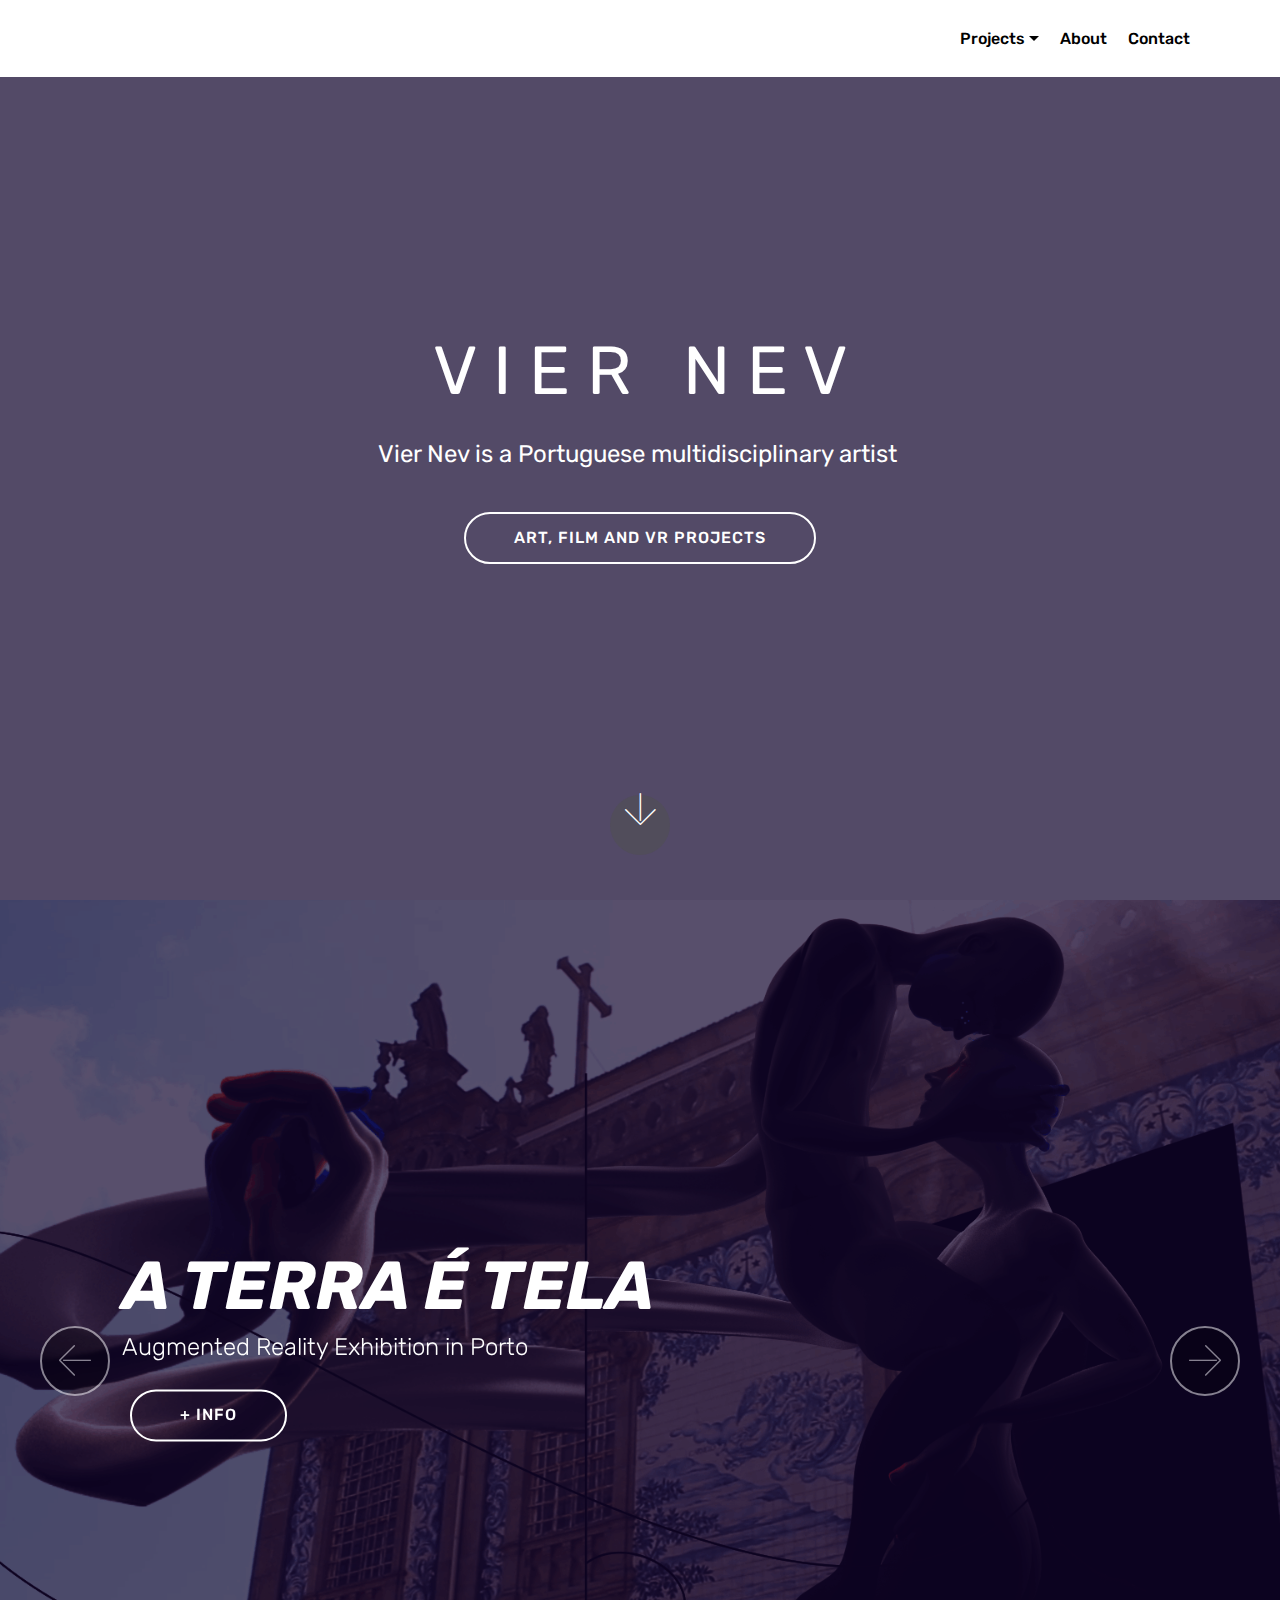
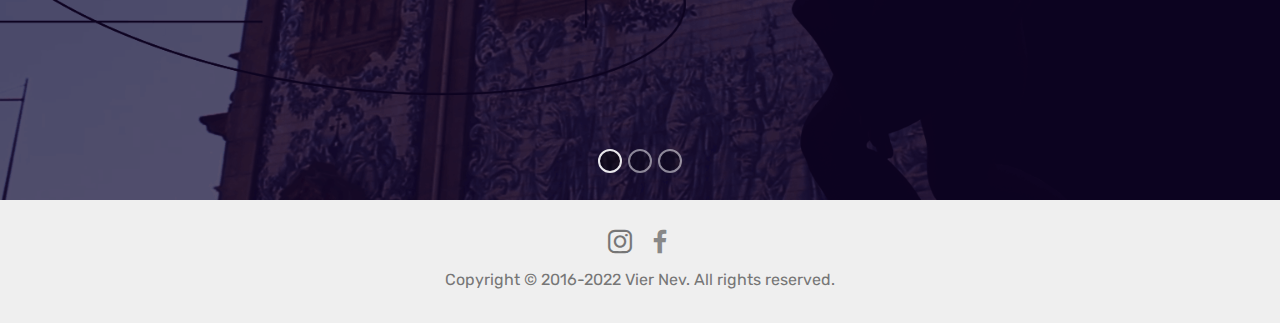
==== commit 6c0f9da7: "create github pages" ====
--- a/index.html
+++ b/index.html
@@ -19,28 +19,12 @@
   <link rel="stylesheet" href="assets/dropdown/css/style.css">
   <link rel="stylesheet" href="assets/tether/tether.min.css">
   <link rel="stylesheet" href="assets/theme/css/style.css">
-  <link rel="stylesheet" href="assets/gallery/style.css">
   <link rel="stylesheet" href="assets/mobirise/css/mbr-additional.css" type="text/css">
   
   
   
 </head>
 <body>
-
-<!-- Google Analytics -->
-<!-- Global site tag (gtag.js) - Google Analytics -->
-<script async src="https://www.googletagmanager.com/gtag/js?id=UA-125820902-1"></script>
-<script>
-  window.dataLayer = window.dataLayer || [];
-  function gtag(){dataLayer.push(arguments);}
-  gtag('js', new Date());
-
-  gtag('config', 'UA-125820902-1');
-</script>
-
-<!-- /Google Analytics -->
-
-
   <section class="menu cid-qTkzRZLJNu" once="menu" id="menu1-0">
 
     
@@ -56,18 +40,14 @@
         </button>
         <div class="menu-logo">
             <div class="navbar-brand">
-                <span class="navbar-logo">
-                    <a href="index.html#header6-j">
-                         <img src="assets/images/viernev-logo.svg" alt="Mobirise" title="" style="height: 3.8rem;">
-                    </a>
-                </span>
+                
                 
             </div>
         </div>
         <div class="collapse navbar-collapse" id="navbarSupportedContent">
-            <ul class="navbar-nav nav-dropdown nav-right" data-app-modern-menu="true"><li class="nav-item dropdown">
+            <ul class="navbar-nav nav-dropdown nav-right navbar-nav-top-padding" data-app-modern-menu="true"><li class="nav-item dropdown">
                     <a class="nav-link link dropdown-toggle text-black display-4" href="https://mobirise.com" data-toggle="dropdown-submenu" aria-expanded="false">Projects<br></a><div class="dropdown-menu"><a class="dropdown-item text-black display-4" href="aterraetela.html">A Terra é Tela<br></a><a class="dropdown-item text-black display-4" href="amindsang.html" aria-expanded="false">A Mind Sang</a><a class="dropdown-item text-black display-4" href="darcria.html" aria-expanded="false">Dar Cria</a></div>
-                </li><li class="nav-item"><a class="nav-link link text-black display-4" href="index.html#gallery2-h">Gallery<br></a></li><li class="nav-item"><a class="nav-link link text-black display-4" href="about.html">
+                </li><li class="nav-item"><a class="nav-link link text-black display-4" href="about.html">
                         
                         About</a></li><li class="nav-item"><a class="nav-link link text-black display-4" href="about.html#info2-q">
                         
@@ -77,7 +57,7 @@
     </nav>
 </section>
 
-<section class="engine"><a href="https://mobirise.info/r">bootstrap template</a></section><section class="header6 cid-rAykctUVbm mbr-fullscreen" data-bg-video="https://www.youtube.com/embed/_Bp_SLts9BY?rel=0&amp;showinfo=0&amp;autoplay=0&amp;loop=0" id="header6-j">
+<section class="engine"><a href="https://mobirise.info/c">free site builder</a></section><section class="header6 cid-rAykctUVbm mbr-fullscreen" data-bg-video="https://www.youtube.com/watch?v=2GajzbdD3J8/watch?v=2GajzbdD3J8" id="header6-j">
 
     
 
@@ -90,8 +70,7 @@
                 <h1 class="mbr-section-title align-center mbr-bold pb-3 mbr-fonts-style display-1"><span style="font-weight: normal;">V I E R &nbsp; N E V</span></h1>
                 <p class="mbr-text align-center pb-3 mbr-fonts-style display-5">
                     Vier Nev is a Portuguese multidisciplinary artist&nbsp;</p>
-                <div class="mbr-section-btn align-center"><a class="btn btn-md btn-primary display-4" href="index.html#slider1-g">FILM AND VR</a>
-                        <a class="btn btn-md btn-white-outline display-4" href="index.html#gallery2-h">GALLERY</a></div>
+                <div class="mbr-section-btn align-center"><a class="btn btn-md btn-white-outline display-4" href="index.html#slider1-g">ART, FILM AND VR PROJECTS</a></div>
             </div>
         </div>
     </div>
@@ -107,17 +86,7 @@
 
     
 
-    <div class="full-screen"><div class="mbr-slider slide carousel" data-pause="true" data-keyboard="false" data-ride="false" data-interval="false"><ol class="carousel-indicators"><li data-app-prevent-settings="" data-target="#slider1-g" class=" active" data-slide-to="0"></li><li data-app-prevent-settings="" data-target="#slider1-g" data-slide-to="1"></li><li data-app-prevent-settings="" data-target="#slider1-g" data-slide-to="2"></li></ol><div class="carousel-inner" role="listbox"><div class="carousel-item slider-fullscreen-image active" data-bg-video-slide="false" style="background-image: url(assets/images/terrra0233-1920x1080.png);"><div class="container container-slide"><div class="image_wrapper"><div class="mbr-overlay" style="opacity: 0.7; background-color: rgb(17, 4, 46);"></div><img src="assets/images/terrra0233-1920x1080.png"><div class="carousel-caption justify-content-center"><div class="col-10 align-left"><h2 class="mbr-fonts-style display-1"><strong><em>A TERRA É TELA</em></strong></h2><p class="lead mbr-text mbr-fonts-style display-5">Augmented Reality Exhibition in Porto</p><div class="mbr-section-btn" buttons="0"><a class="btn display-4 btn-secondary" href="aterraetela.html#header3-1i">+ INFO</a> <a class="btn btn-white-outline display-4" href="aterraetela.html#video2-1h">TRAILER</a></div></div></div></div></div></div><div class="carousel-item slider-fullscreen-image" data-bg-video-slide="false" style="background-image: url(assets/images/sequence-011225-2000x1125.png);"><div class="container container-slide"><div class="image_wrapper"><div class="mbr-overlay" style="opacity: 0.9; background-color: rgb(14, 8, 70);"></div><img src="assets/images/sequence-011225-2000x1125.png"><div class="carousel-caption justify-content-center"><div class="col-10 align-left"><h2 class="mbr-fonts-style display-1"><strong>A MIND SANG</strong><div>A MÃE DE SANGUE&nbsp;</div></h2><p class="lead mbr-text mbr-fonts-style display-5">Animated Short Film</p><div class="mbr-section-btn" buttons="0"><a class="btn display-4 btn-primary" href="amindsang.html#video2-l">WATCH THE FILM<br></a> <a class="btn display-4 btn-white-outline" href="amindsang.html#header8-r">+ INFO</a> </div></div></div></div></div></div><div class="carousel-item slider-fullscreen-image" data-bg-video-slide="false" style="background-image: url(assets/images/darcria-viernev-55-2000x921.jpg);"><div class="container container-slide"><div class="image_wrapper"><div class="mbr-overlay" style="opacity: 0.7; background-color: rgb(63, 6, 63);"></div><img src="assets/images/darcria-viernev-55-2000x921.jpg"><div class="carousel-caption justify-content-center"><div class="col-10 align-left"><h2 class="mbr-fonts-style display-1"><strong>DAR CRIA</strong></h2><p class="lead mbr-text mbr-fonts-style display-5">Virtual Reality Experience</p><div class="mbr-section-btn" buttons="0"> <a class="btn display-4 btn-white-outline" href="darcria.html">+ INFO</a> </div></div></div></div></div></div></div><a data-app-prevent-settings="" class="carousel-control carousel-control-prev" role="button" data-slide="prev" href="#slider1-g"><span aria-hidden="true" class="mbri-left mbr-iconfont"></span><span class="sr-only">Previous</span></a><a data-app-prevent-settings="" class="carousel-control carousel-control-next" role="button" data-slide="next" href="#slider1-g"><span aria-hidden="true" class="mbri-right mbr-iconfont"></span><span class="sr-only">Next</span></a></div></div>
-
-</section>
-
-<section class="mbr-gallery mbr-slider-carousel cid-rAycGwesJA" id="gallery2-h">
-
-    
-
-    <div class="container">
-        <div><!-- Filter --><!-- Gallery --><div class="mbr-gallery-row"><div class="mbr-gallery-layout-default"><div><div><div class="mbr-gallery-item mbr-gallery-item--p4" data-video-url="false" data-tags="Still"><div href="#lb-gallery2-h" data-slide-to="0" data-toggle="modal"><img src="assets/images/vier-nev-mother-vier-art-illustration-multistable-perception-optical-illusion-509x800-509x800.jpg" alt="" title=""><span class="icon-focus"></span></div></div><div class="mbr-gallery-item mbr-gallery-item--p4" data-video-url="false" data-tags="AR, Animation"><div href="#lb-gallery2-h" data-slide-to="1" data-toggle="modal"><img src="assets/images/vier-terra-2.gif" alt="" title=""><span class="icon-focus"></span></div></div><div class="mbr-gallery-item mbr-gallery-item--p4" data-video-url="false" data-tags="Animation"><div href="#lb-gallery2-h" data-slide-to="2" data-toggle="modal"><img src="assets/images/25.gif" alt="" title=""><span class="icon-focus"></span></div></div><div class="mbr-gallery-item mbr-gallery-item--p4" data-video-url="false" data-tags="Animation"><div href="#lb-gallery2-h" data-slide-to="3" data-toggle="modal"><img src="assets/images/23.gif" alt="" title=""><span class="icon-focus"></span></div></div><div class="mbr-gallery-item mbr-gallery-item--p4" data-video-url="false" data-tags="Animation"><div href="#lb-gallery2-h" data-slide-to="4" data-toggle="modal"><img src="assets/images/4a.gif" alt="" title=""><span class="icon-focus"></span></div></div><div class="mbr-gallery-item mbr-gallery-item--p4" data-video-url="false" data-tags="Animation"><div href="#lb-gallery2-h" data-slide-to="5" data-toggle="modal"><img src="assets/images/16.gif" alt="" title=""><span class="icon-focus"></span></div></div><div class="mbr-gallery-item mbr-gallery-item--p4 video-slide" data-video-url="https://youtu.be/Oiqv5G8GphM" data-tags="Still"><div href="#lb-gallery2-h" data-slide-to="6" data-toggle="modal"><div></div><img alt="" src="assets/images/mobirise201987-131432019-8-6-3-15-35.jpg"><span class="icon-video"></span></div></div><div class="mbr-gallery-item mbr-gallery-item--p4" data-video-url="false" data-tags="Still"><div href="#lb-gallery2-h" data-slide-to="7" data-toggle="modal"><img src="assets/images/c1-960x540-800x450.png" alt="" title=""><span class="icon-focus"></span></div></div><div class="mbr-gallery-item mbr-gallery-item--p4" data-video-url="false" data-tags="Animation"><div href="#lb-gallery2-h" data-slide-to="8" data-toggle="modal"><img src="assets/images/26.gif" alt="" title=""><span class="icon-focus"></span></div></div><div class="mbr-gallery-item mbr-gallery-item--p4" data-video-url="false" data-tags="Animation"><div href="#lb-gallery2-h" data-slide-to="9" data-toggle="modal"><img src="assets/images/13.gif" alt="" title=""><span class="icon-focus"></span></div></div><div class="mbr-gallery-item mbr-gallery-item--p4" data-video-url="false" data-tags="Still"><div href="#lb-gallery2-h" data-slide-to="10" data-toggle="modal"><img src="assets/images/vier-nev-hug-art-illustration-multistable-perception-optical-illusion-501x800-501x800.png" alt="" title=""><span class="icon-focus"></span></div></div><div class="mbr-gallery-item mbr-gallery-item--p4" data-video-url="false" data-tags="AR, Animation"><div href="#lb-gallery2-h" data-slide-to="11" data-toggle="modal"><img src="assets/images/terrra0668-1920x1080-800x450.png" alt="" title=""><span class="icon-focus"></span></div></div><div class="mbr-gallery-item mbr-gallery-item--p4" data-video-url="false" data-tags="Animation"><div href="#lb-gallery2-h" data-slide-to="12" data-toggle="modal"><img src="assets/images/dehumanizing.gif" alt="" title=""><span class="icon-focus"></span></div></div><div class="mbr-gallery-item mbr-gallery-item--p4" data-video-url="false" data-tags="Still,AR"><div href="#lb-gallery2-h" data-slide-to="13" data-toggle="modal"><img src="assets/images/d-1920x1080-800x450.png" alt="" title=""><span class="icon-focus"></span></div></div><div class="mbr-gallery-item mbr-gallery-item--p4 video-slide" data-video-url="https://youtu.be/XAK8NlHqdu0" data-tags="Animation"><div href="#lb-gallery2-h" data-slide-to="14" data-toggle="modal"><div></div><img alt="" src="assets/images/mobirise201987-131432019-8-6-3-43-50.jpg"><span class="icon-video"></span></div></div><div class="mbr-gallery-item mbr-gallery-item--p4" data-video-url="false" data-tags="Animation, Still"><div href="#lb-gallery2-h" data-slide-to="15" data-toggle="modal"><img src="assets/images/sequence-011225-2000x1125-800x450.png" alt="" title=""><span class="icon-focus"></span></div></div><div class="mbr-gallery-item mbr-gallery-item--p4" data-video-url="false" data-tags="Still"><div href="#lb-gallery2-h" data-slide-to="16" data-toggle="modal"><img src="assets/images/vier-nev-hannibal-art-illustration-multistable-perception-optical-illusion-800x1418-800x1418.jpg" alt="" title=""><span class="icon-focus"></span></div></div><div class="mbr-gallery-item mbr-gallery-item--p4" data-video-url="false" data-tags="Still"><div href="#lb-gallery2-h" data-slide-to="17" data-toggle="modal"><img src="assets/images/blood-viernev-2000x1189-800x476.png" alt="" title=""><span class="icon-focus"></span></div></div><div class="mbr-gallery-item mbr-gallery-item--p4" data-video-url="false" data-tags="Animation"><div href="#lb-gallery2-h" data-slide-to="18" data-toggle="modal"><img src="assets/images/7-1.gif" alt="" title=""><span class="icon-focus"></span></div></div><div class="mbr-gallery-item mbr-gallery-item--p4" data-video-url="false" data-tags="AR, Animation"><div href="#lb-gallery2-h" data-slide-to="19" data-toggle="modal"><img src="assets/images/5a.gif" alt="" title=""><span class="icon-focus"></span></div></div><div class="mbr-gallery-item mbr-gallery-item--p4" data-video-url="false" data-tags="Animation"><div href="#lb-gallery2-h" data-slide-to="20" data-toggle="modal"><img src="assets/images/1-1.gif" alt="" title=""><span class="icon-focus"></span></div></div><div class="mbr-gallery-item mbr-gallery-item--p4" data-video-url="false" data-tags="AR"><div href="#lb-gallery2-h" data-slide-to="21" data-toggle="modal"><img src="assets/images/terrra1472-1920x1080-800x450.png" alt="" title=""><span class="icon-focus"></span></div></div><div class="mbr-gallery-item mbr-gallery-item--p4" data-video-url="false" data-tags="Still"><div href="#lb-gallery2-h" data-slide-to="22" data-toggle="modal"><img src="assets/images/deer-viernev-2000x1177-800x471.png" alt="" title=""><span class="icon-focus"></span></div></div><div class="mbr-gallery-item mbr-gallery-item--p4" data-video-url="false" data-tags="Still"><div href="#lb-gallery2-h" data-slide-to="23" data-toggle="modal"><img src="assets/images/trio-vier-nev-2000x1089-800x436.png" alt="" title=""><span class="icon-focus"></span></div></div><div class="mbr-gallery-item mbr-gallery-item--p4" data-video-url="false" data-tags="Animation"><div href="#lb-gallery2-h" data-slide-to="24" data-toggle="modal"><img src="assets/images/6a.gif" alt="" title=""><span class="icon-focus"></span></div></div><div class="mbr-gallery-item mbr-gallery-item--p4" data-video-url="false" data-tags="Still"><div href="#lb-gallery2-h" data-slide-to="25" data-toggle="modal"><img src="assets/images/vier-nev-growth-art-illustration-multistable-perception-optical-illusion-1422x800-800x450.png" alt="" title=""><span class="icon-focus"></span></div></div><div class="mbr-gallery-item mbr-gallery-item--p4" data-video-url="false" data-tags="Still"><div href="#lb-gallery2-h" data-slide-to="26" data-toggle="modal"><img src="assets/images/vier-nev-growth-art-illustration-multistable-perception-optical-illusion-1422x800-800x450.jpg" alt="" title=""><span class="icon-focus"></span></div></div><div class="mbr-gallery-item mbr-gallery-item--p4" data-video-url="false" data-tags="AR, Animation"><div href="#lb-gallery2-h" data-slide-to="27" data-toggle="modal"><img src="assets/images/7a.gif" alt="" title=""><span class="icon-focus"></span></div></div><div class="mbr-gallery-item mbr-gallery-item--p4" data-video-url="false" data-tags="Still"><div href="#lb-gallery2-h" data-slide-to="28" data-toggle="modal"><img src="assets/images/eating-viernev-2000x1552-800x621.png" alt="" title=""><span class="icon-focus"></span></div></div><div class="mbr-gallery-item mbr-gallery-item--p4" data-video-url="false" data-tags="Still"><div href="#lb-gallery2-h" data-slide-to="29" data-toggle="modal"><img src="assets/images/u-dvsavas-viernev-vier-nev-art-face-optical-illusion-1920x1080-800x450.png" alt="" title=""><span class="icon-focus"></span></div></div><div class="mbr-gallery-item mbr-gallery-item--p4" data-video-url="false" data-tags="Still"><div href="#lb-gallery2-h" data-slide-to="30" data-toggle="modal"><img src="assets/images/u-dvssd-viernev-vier-nev-art-face-optical-illusion-1080x1920-800x1422.png" alt="" title=""><span class="icon-focus"></span></div></div><div class="mbr-gallery-item mbr-gallery-item--p4" data-video-url="false" data-tags="Still"><div href="#lb-gallery2-h" data-slide-to="31" data-toggle="modal"><img src="assets/images/u-ndgf-viernev-vier-nev-art-face-optical-illusion-1007x1581-800x1256.png" alt="" title=""><span class="icon-focus"></span></div></div><div class="mbr-gallery-item mbr-gallery-item--p4" data-video-url="false" data-tags="VR"><div href="#lb-gallery2-h" data-slide-to="32" data-toggle="modal"><img src="assets/images/8-vier-nev-dar-cria-art-virtual-reality-multistable-perception.gif" alt="" title=""><span class="icon-focus"></span></div></div><div class="mbr-gallery-item mbr-gallery-item--p4" data-video-url="false" data-tags="Still"><div href="#lb-gallery2-h" data-slide-to="33" data-toggle="modal"><img src="assets/images/ddddddddddddddddddd-copy-2000x1206-800x482.png" alt="" title=""><span class="icon-focus"></span></div></div><div class="mbr-gallery-item mbr-gallery-item--p4" data-video-url="false" data-tags="Still"><div href="#lb-gallery2-h" data-slide-to="34" data-toggle="modal"><img src="assets/images/iiiiiiiiiiiii-2000x1125-800x450.png" alt="" title=""><span class="icon-focus"></span></div></div><div class="mbr-gallery-item mbr-gallery-item--p4" data-video-url="false" data-tags="Still"><div href="#lb-gallery2-h" data-slide-to="35" data-toggle="modal"><img src="assets/images/ccccccccccc-2000x1385-800x554.png" alt="" title=""><span class="icon-focus"></span></div></div><div class="mbr-gallery-item mbr-gallery-item--p4" data-video-url="false" data-tags="Still"><div href="#lb-gallery2-h" data-slide-to="36" data-toggle="modal"><img src="assets/images/lookq-aaaaaaaaaaaaaaaaaaaaaaa-2000x1125-800x450.png" alt="" title=""><span class="icon-focus"></span></div></div><div class="mbr-gallery-item mbr-gallery-item--p4 video-slide" data-video-url="https://youtu.be/BLm-tgOS_dI" data-tags="Animation"><div href="#lb-gallery2-h" data-slide-to="37" data-toggle="modal"><div></div><img alt="" src="assets/images/mobirise201987-131432019-8-6-3-16-42.jpg"><span class="icon-video"></span></div></div><div class="mbr-gallery-item mbr-gallery-item--p4" data-video-url="false" data-tags="Animation"><div href="#lb-gallery2-h" data-slide-to="38" data-toggle="modal"><img src="assets/images/12a.gif" alt="" title=""><span class="icon-focus"></span></div></div><div class="mbr-gallery-item mbr-gallery-item--p4" data-video-url="false" data-tags="Still, VR"><div href="#lb-gallery2-h" data-slide-to="39" data-toggle="modal"><img src="assets/images/ffffffffffffff-2000x1193-800x477.png" alt="" title=""><span class="icon-focus"></span></div></div><div class="mbr-gallery-item mbr-gallery-item--p4" data-video-url="false" data-tags="Still, VR"><div href="#lb-gallery2-h" data-slide-to="40" data-toggle="modal"><img src="assets/images/f-2-2000x1125-800x450.png" alt="" title=""><span class="icon-focus"></span></div></div><div class="mbr-gallery-item mbr-gallery-item--p4" data-video-url="false" data-tags="Still, VR"><div href="#lb-gallery2-h" data-slide-to="41" data-toggle="modal"><img src="assets/images/f-3-2000x1125-800x450.png" alt="" title=""><span class="icon-focus"></span></div></div><div class="mbr-gallery-item mbr-gallery-item--p4" data-video-url="false" data-tags="Still, VR"><div href="#lb-gallery2-h" data-slide-to="42" data-toggle="modal"><img src="assets/images/f-4-2000x1125-800x450.png" alt="" title=""><span class="icon-focus"></span></div></div><div class="mbr-gallery-item mbr-gallery-item--p4" data-video-url="false" data-tags="VR"><div href="#lb-gallery2-h" data-slide-to="43" data-toggle="modal"><img src="assets/images/3-vier-nev-dar-cria-art-virtual-reality-multistable-perception.gif" alt="" title=""><span class="icon-focus"></span></div></div><div class="mbr-gallery-item mbr-gallery-item--p4" data-video-url="false" data-tags="Still, VR"><div href="#lb-gallery2-h" data-slide-to="44" data-toggle="modal"><img src="assets/images/a-2-2000x949-800x380.png" alt="" title=""><span class="icon-focus"></span></div></div><div class="mbr-gallery-item mbr-gallery-item--p4 video-slide" data-video-url="https://youtu.be/ZXnlHfFsJvo" data-tags="Animation"><div href="#lb-gallery2-h" data-slide-to="45" data-toggle="modal"><div></div><img alt="" src="assets/images/mobirise201987-131432019-8-6-3-15-21.jpg"><span class="icon-video"></span></div></div><div class="mbr-gallery-item mbr-gallery-item--p4" data-video-url="false" data-tags="VR"><div href="#lb-gallery2-h" data-slide-to="46" data-toggle="modal"><img src="assets/images/2-vier-nev-dar-cria-art-virtual-reality-multistable-perception.gif" alt="" title=""><span class="icon-focus"></span></div></div><div class="mbr-gallery-item mbr-gallery-item--p4" data-video-url="false" data-tags="Still"><div href="#lb-gallery2-h" data-slide-to="47" data-toggle="modal"><img src="assets/images/6-2000x1302-800x521.png" alt="" title=""><span class="icon-focus"></span></div></div><div class="mbr-gallery-item mbr-gallery-item--p4" data-video-url="false" data-tags="Still"><div href="#lb-gallery2-h" data-slide-to="48" data-toggle="modal"><img src="assets/images/vier-nev-corte-art-illustration-multistable-perception-optical-illusion-434x800-434x800.jpg" alt="" title=""><span class="icon-focus"></span></div></div><div class="mbr-gallery-item mbr-gallery-item--p4" data-video-url="false" data-tags="AR, Animation"><div href="#lb-gallery2-h" data-slide-to="49" data-toggle="modal"><img src="assets/images/terrra1380-1920x1080-800x450.png" alt="" title=""><span class="icon-focus"></span></div></div><div class="mbr-gallery-item mbr-gallery-item--p4" data-video-url="false" data-tags="AR"><div href="#lb-gallery2-h" data-slide-to="50" data-toggle="modal"><img src="assets/images/terrra1224-1920x1080-800x450.png" alt="" title=""><span class="icon-focus"></span></div></div><div class="mbr-gallery-item mbr-gallery-item--p4" data-video-url="false" data-tags="AR, Animation"><div href="#lb-gallery2-h" data-slide-to="51" data-toggle="modal"><img src="assets/images/terrra1191-1920x1080-800x450.png" alt="" title=""><span class="icon-focus"></span></div></div><div class="mbr-gallery-item mbr-gallery-item--p4" data-video-url="false" data-tags="AR, Animation"><div href="#lb-gallery2-h" data-slide-to="52" data-toggle="modal"><img src="assets/images/2a.gif" alt="" title=""><span class="icon-focus"></span></div></div><div class="mbr-gallery-item mbr-gallery-item--p4" data-video-url="false" data-tags="AR"><div href="#lb-gallery2-h" data-slide-to="53" data-toggle="modal"><img src="assets/images/terrra1808-1920x1080-800x450.png" alt="" title=""><span class="icon-focus"></span></div></div><div class="mbr-gallery-item mbr-gallery-item--p4" data-video-url="false" data-tags="AR"><div href="#lb-gallery2-h" data-slide-to="54" data-toggle="modal"><img src="assets/images/terrra2036-1920x1080-800x450.png" alt="" title=""><span class="icon-focus"></span></div></div><div class="mbr-gallery-item mbr-gallery-item--p4" data-video-url="false" data-tags="Animation"><div href="#lb-gallery2-h" data-slide-to="55" data-toggle="modal"><img src="assets/images/vier-block-12.gif" alt="" title=""><span class="icon-focus"></span></div></div><div class="mbr-gallery-item mbr-gallery-item--p4" data-video-url="false" data-tags="AR"><div href="#lb-gallery2-h" data-slide-to="56" data-toggle="modal"><img src="assets/images/terrra2386-1920x1080-800x450.png" alt="" title=""><span class="icon-focus"></span></div></div><div class="mbr-gallery-item mbr-gallery-item--p4" data-video-url="false" data-tags="Animation, Still"><div href="#lb-gallery2-h" data-slide-to="57" data-toggle="modal"><img src="assets/images/sequence-010227-2000x1125-800x804.png" alt="" title=""><span class="icon-focus"></span></div></div><div class="mbr-gallery-item mbr-gallery-item--p4" data-video-url="false" data-tags="Animation, Still"><div href="#lb-gallery2-h" data-slide-to="58" data-toggle="modal"><img src="assets/images/sequence-012318-2000x1125-800x450.png" alt="" title=""><span class="icon-focus"></span></div></div><div class="mbr-gallery-item mbr-gallery-item--p4" data-video-url="false" data-tags="Animation, Still"><div href="#lb-gallery2-h" data-slide-to="59" data-toggle="modal"><img src="assets/images/sequence-012252-2000x1125-800x450.png" alt="" title=""><span class="icon-focus"></span></div></div><div class="mbr-gallery-item mbr-gallery-item--p4" data-video-url="false" data-tags="Animation"><div href="#lb-gallery2-h" data-slide-to="60" data-toggle="modal"><img src="assets/images/vier-ink-block-9.gif" alt="" title=""><span class="icon-focus"></span></div></div><div class="mbr-gallery-item mbr-gallery-item--p4" data-video-url="false" data-tags="Animation, Still"><div href="#lb-gallery2-h" data-slide-to="61" data-toggle="modal"><img src="assets/images/sequence-011129-2000x1125-800x450.png" alt="" title=""><span class="icon-focus"></span></div></div><div class="mbr-gallery-item mbr-gallery-item--p4" data-video-url="false" data-tags="Animation, Still"><div href="#lb-gallery2-h" data-slide-to="62" data-toggle="modal"><img src="assets/images/sequence-013310-2000x1125-800x450.png" alt="" title=""><span class="icon-focus"></span></div></div><div class="mbr-gallery-item mbr-gallery-item--p4" data-video-url="false" data-tags="Animation"><div href="#lb-gallery2-h" data-slide-to="63" data-toggle="modal"><img src="assets/images/3a.gif" alt="" title=""><span class="icon-focus"></span></div></div><div class="mbr-gallery-item mbr-gallery-item--p4" data-video-url="false" data-tags="AR, Animation"><div href="#lb-gallery2-h" data-slide-to="64" data-toggle="modal"><img src="assets/images/rrevierartist.gif" alt="" title=""><span class="icon-focus"></span></div></div></div></div><div class="clearfix"></div></div></div><!-- Lightbox --><div data-app-prevent-settings="" class="mbr-slider modal fade carousel slide" tabindex="-1" data-keyboard="true" data-interval="false" id="lb-gallery2-h"><div class="modal-dialog"><div class="modal-content"><div class="modal-body"><div class="carousel-inner"><div class="carousel-item"><img src="assets/images/vier-nev-mother-vier-art-illustration-multistable-perception-optical-illusion-509x800.jpg" alt="" title=""></div><div class="carousel-item"><img src="assets/images/vier-terra-2.gif" alt="" title=""></div><div class="carousel-item"><img src="assets/images/25.gif" alt="" title=""></div><div class="carousel-item"><img src="assets/images/23.gif" alt="" title=""></div><div class="carousel-item active"><img src="assets/images/4a.gif" alt="" title=""></div><div class="carousel-item"><img src="assets/images/16.gif" alt="" title=""></div><div class="carousel-item video-container"><img src="assets/images/sequence-011225-2000x1125.png" alt="" title=""></div><div class="carousel-item"><img src="assets/images/c1-960x540.png" alt="" title=""></div><div class="carousel-item"><img src="assets/images/26.gif" alt="" title=""></div><div class="carousel-item"><img src="assets/images/13.gif" alt="" title=""></div><div class="carousel-item"><img src="assets/images/vier-nev-hug-art-illustration-multistable-perception-optical-illusion-501x800.png" alt="" title=""></div><div class="carousel-item"><img src="assets/images/terrra0668-1920x1080.png" alt="" title=""></div><div class="carousel-item"><img src="assets/images/dehumanizing.gif" alt="" title=""></div><div class="carousel-item"><img src="assets/images/d-1920x1080.png" alt="" title=""></div><div class="carousel-item video-container"><img src="assets/images/sequence-011225-2000x1125.png" alt="" title=""></div><div class="carousel-item"><img src="assets/images/sequence-011225-2000x1125.png" alt="" title=""></div><div class="carousel-item"><img src="assets/images/vier-nev-hannibal-art-illustration-multistable-perception-optical-illusion-800x1418.jpg" alt="" title=""></div><div class="carousel-item"><img src="assets/images/blood-viernev-2000x1189.png" alt="" title=""></div><div class="carousel-item"><img src="assets/images/7-1.gif" alt="" title=""></div><div class="carousel-item"><img src="assets/images/5a.gif" alt="" title=""></div><div class="carousel-item"><img src="assets/images/1-1.gif" alt="" title=""></div><div class="carousel-item"><img src="assets/images/terrra1472-1920x1080.png" alt="" title=""></div><div class="carousel-item"><img src="assets/images/deer-viernev-2000x1177.png" alt="" title=""></div><div class="carousel-item"><img src="assets/images/trio-vier-nev-2000x1089.png" alt="" title=""></div><div class="carousel-item"><img src="assets/images/6a.gif" alt="" title=""></div><div class="carousel-item"><img src="assets/images/vier-nev-growth-art-illustration-multistable-perception-optical-illusion-1422x800.png" alt="" title=""></div><div class="carousel-item"><img src="assets/images/vier-nev-growth-art-illustration-multistable-perception-optical-illusion-1422x800.jpg" alt="" title=""></div><div class="carousel-item"><img src="assets/images/7a.gif" alt="" title=""></div><div class="carousel-item"><img src="assets/images/eating-viernev-2000x1552.png" alt="" title=""></div><div class="carousel-item"><img src="assets/images/u-dvsavas-viernev-vier-nev-art-face-optical-illusion-1920x1080.png" alt="" title=""></div><div class="carousel-item"><img src="assets/images/u-dvssd-viernev-vier-nev-art-face-optical-illusion-1080x1920.png" alt="" title=""></div><div class="carousel-item"><img src="assets/images/u-ndgf-viernev-vier-nev-art-face-optical-illusion-1007x1581.png" alt="" title=""></div><div class="carousel-item"><img src="assets/images/8-vier-nev-dar-cria-art-virtual-reality-multistable-perception.gif" alt="" title=""></div><div class="carousel-item"><img src="assets/images/ddddddddddddddddddd-copy-2000x1206.png" alt="" title=""></div><div class="carousel-item"><img src="assets/images/iiiiiiiiiiiii-2000x1125.png" alt="" title=""></div><div class="carousel-item"><img src="assets/images/ccccccccccc-2000x1385.png" alt="" title=""></div><div class="carousel-item"><img src="assets/images/lookq-aaaaaaaaaaaaaaaaaaaaaaa-2000x1125.png" alt="" title=""></div><div class="carousel-item video-container"><img src="assets/images/sequence-011225-2000x1125.png" alt="" title=""></div><div class="carousel-item"><img src="assets/images/12a.gif" alt="" title=""></div><div class="carousel-item"><img src="assets/images/ffffffffffffff-2000x1193.png" alt="" title=""></div><div class="carousel-item"><img src="assets/images/f-2-2000x1125.png" alt="" title=""></div><div class="carousel-item"><img src="assets/images/f-3-2000x1125.png" alt="" title=""></div><div class="carousel-item"><img src="assets/images/f-4-2000x1125.png" alt="" title=""></div><div class="carousel-item"><img src="assets/images/3-vier-nev-dar-cria-art-virtual-reality-multistable-perception.gif" alt="" title=""></div><div class="carousel-item"><img src="assets/images/a-2-2000x949.png" alt="" title=""></div><div class="carousel-item video-container"><img src="assets/images/sequence-011225-2000x1125.png" alt="" title=""></div><div class="carousel-item"><img src="assets/images/2-vier-nev-dar-cria-art-virtual-reality-multistable-perception.gif" alt="" title=""></div><div class="carousel-item"><img src="assets/images/6-2000x1302.png" alt="" title=""></div><div class="carousel-item"><img src="assets/images/vier-nev-corte-art-illustration-multistable-perception-optical-illusion-434x800.jpg" alt="" title=""></div><div class="carousel-item"><img src="assets/images/terrra1380-1920x1080.png" alt="" title=""></div><div class="carousel-item"><img src="assets/images/terrra1224-1920x1080.png" alt="" title=""></div><div class="carousel-item"><img src="assets/images/terrra1191-1920x1080.png" alt="" title=""></div><div class="carousel-item"><img src="assets/images/2a.gif" alt="" title=""></div><div class="carousel-item"><img src="assets/images/terrra1808-1920x1080.png" alt="" title=""></div><div class="carousel-item"><img src="assets/images/terrra2036-1920x1080.png" alt="" title=""></div><div class="carousel-item"><img src="assets/images/vier-block-12.gif" alt="" title=""></div><div class="carousel-item"><img src="assets/images/terrra2386-1920x1080.png" alt="" title=""></div><div class="carousel-item"><img src="assets/images/sequence-010227-2000x1125.png" alt="" title=""></div><div class="carousel-item"><img src="assets/images/sequence-012318-2000x1125.png" alt="" title=""></div><div class="carousel-item"><img src="assets/images/sequence-012252-2000x1125.png" alt="" title=""></div><div class="carousel-item"><img src="assets/images/vier-ink-block-9.gif" alt="" title=""></div><div class="carousel-item"><img src="assets/images/sequence-011129-2000x1125.png" alt="" title=""></div><div class="carousel-item"><img src="assets/images/sequence-013310-2000x1125.png" alt="" title=""></div><div class="carousel-item"><img src="assets/images/3a.gif" alt="" title=""></div><div class="carousel-item"><img src="assets/images/rrevierartist.gif" alt="" title=""></div></div><a class="carousel-control carousel-control-prev" role="button" data-slide="prev" href="#lb-gallery2-h"><span class="mbri-left mbr-iconfont" aria-hidden="true"></span><span class="sr-only">Previous</span></a><a class="carousel-control carousel-control-next" role="button" data-slide="next" href="#lb-gallery2-h"><span class="mbri-right mbr-iconfont" aria-hidden="true"></span><span class="sr-only">Next</span></a><a class="close" href="#" role="button" data-dismiss="modal"><span class="sr-only">Close</span></a></div></div></div></div></div>
-    </div>
+    <div class="full-screen"><div class="mbr-slider slide carousel" data-pause="true" data-keyboard="false" data-ride="false" data-interval="false"><ol class="carousel-indicators"><li data-app-prevent-settings="" data-target="#slider1-g" class=" active" data-slide-to="0"></li><li data-app-prevent-settings="" data-target="#slider1-g" data-slide-to="1"></li><li data-app-prevent-settings="" data-target="#slider1-g" data-slide-to="2"></li></ol><div class="carousel-inner" role="listbox"><div class="carousel-item slider-fullscreen-image active" data-bg-video-slide="false" style="background-image: url(assets/images/terrra0233-1920x1080.png);"><div class="container container-slide"><div class="image_wrapper"><div class="mbr-overlay" style="opacity: 0.7; background-color: rgb(17, 4, 46);"></div><img src="assets/images/terrra0233-1920x1080.png"><div class="carousel-caption justify-content-center"><div class="col-10 align-left"><h2 class="mbr-fonts-style display-1"><strong><em>A TERRA É TELA</em></strong></h2><p class="lead mbr-text mbr-fonts-style display-5">Augmented Reality Exhibition in Porto</p><div class="mbr-section-btn" buttons="0"><a class="btn display-4 btn-white-outline" href="aterraetela.html#header3-1i">+ INFO</a> </div></div></div></div></div></div><div class="carousel-item slider-fullscreen-image" data-bg-video-slide="false" style="background-image: url(assets/images/sequence-011225-2000x1125.png);"><div class="container container-slide"><div class="image_wrapper"><div class="mbr-overlay" style="opacity: 0.9; background-color: rgb(14, 8, 70);"></div><img src="assets/images/sequence-011225-2000x1125.png"><div class="carousel-caption justify-content-center"><div class="col-10 align-left"><h2 class="mbr-fonts-style display-1"><strong>A MIND SANG</strong><div>A MÃE DE SANGUE&nbsp;</div></h2><p class="lead mbr-text mbr-fonts-style display-5">Animated Short Film</p><div class="mbr-section-btn" buttons="0"><a class="btn display-4 btn-primary" href="amindsang.html#video2-l">WATCH THE FILM<br></a> <a class="btn display-4 btn-white-outline" href="amindsang.html#header8-r">+ INFO</a> </div></div></div></div></div></div><div class="carousel-item slider-fullscreen-image" data-bg-video-slide="false" style="background-image: url(assets/images/darcria-viernev-55-2000x921.jpg);"><div class="container container-slide"><div class="image_wrapper"><div class="mbr-overlay" style="opacity: 0.7; background-color: rgb(63, 6, 63);"></div><img src="assets/images/darcria-viernev-55-2000x921.jpg"><div class="carousel-caption justify-content-center"><div class="col-10 align-left"><h2 class="mbr-fonts-style display-1"><strong>DAR CRIA</strong></h2><p class="lead mbr-text mbr-fonts-style display-5">Virtual Reality Experience</p><div class="mbr-section-btn" buttons="0"> <a class="btn display-4 btn-white-outline" href="darcria.html">+ INFO</a> </div></div></div></div></div></div></div><a data-app-prevent-settings="" class="carousel-control carousel-control-prev" role="button" data-slide="prev" href="#slider1-g"><span aria-hidden="true" class="mbri-left mbr-iconfont"></span><span class="sr-only">Previous</span></a><a data-app-prevent-settings="" class="carousel-control carousel-control-next" role="button" data-slide="next" href="#slider1-g"><span aria-hidden="true" class="mbri-right mbr-iconfont"></span><span class="sr-only">Next</span></a></div></div>
 
 </section>
 
@@ -140,17 +109,17 @@
                     
                 <div class="soc-item">
                         <a href="https://www.instagram.com/viernev">
-                            <span class="mbr-iconfont mbr-iconfont-social socicon-instagram socicon" style="color: rgb(175, 150, 255); fill: rgb(175, 150, 255);"></span>
+                            <span class="mbr-iconfont mbr-iconfont-social socicon-instagram socicon" style="color: rgb(0, 0, 0); fill: rgb(0, 0, 0);"></span>
                         </a>
                     </div><div class="soc-item">
                         <a href="https://www.facebook.com/viernev">
-                            <span class="mbr-iconfont mbr-iconfont-social socicon-facebook socicon" style="color: rgb(175, 150, 255); fill: rgb(175, 150, 255);"></span>
+                            <span class="mbr-iconfont mbr-iconfont-social socicon-facebook socicon" style="color: rgb(35, 35, 35); fill: rgb(35, 35, 35);"></span>
                         </a>
                     </div></div>
             </div>
             <div class="row row-copirayt">
                 <p class="mbr-text mb-0 mbr-fonts-style mbr-white align-center display-7">
-                    Copyright © 2016-2020 Vier Nev. All rights reserved.
+                    Copyright © 2016-2022 Vier Nev. All rights reserved.
                 </p>
             </div>
         </div>
@@ -164,17 +133,13 @@
   <script src="assets/smoothscroll/smooth-scroll.js"></script>
   <script src="assets/dropdown/js/nav-dropdown.js"></script>
   <script src="assets/dropdown/js/navbar-dropdown.js"></script>
+  <script src="assets/tether/tether.min.js"></script>
+  <script src="assets/ytplayer/jquery.mb.ytplayer.min.js"></script>
+  <script src="assets/vimeoplayer/jquery.mb.vimeo_player.js"></script>
+  <script src="assets/bootstrapcarouselswipe/bootstrap-carousel-swipe.js"></script>
   <script src="assets/touchswipe/jquery.touch-swipe.min.js"></script>
-  <script src="assets/tether/tether.min.js"></script>
-  <script src="assets/vimeoplayer/jquery.mb.vimeo_player.js"></script>
-  <script src="assets/masonry/masonry.pkgd.min.js"></script>
-  <script src="assets/imagesloaded/imagesloaded.pkgd.min.js"></script>
-  <script src="assets/bootstrapcarouselswipe/bootstrap-carousel-swipe.js"></script>
-  <script src="assets/ytplayer/jquery.mb.ytplayer.min.js"></script>
   <script src="assets/theme/js/script.js"></script>
   <script src="assets/slidervideo/script.js"></script>
-  <script src="assets/gallery/player.min.js"></script>
-  <script src="assets/gallery/script.js"></script>
   
   
 </body>
--- a/assets/mobirise/css/mbr-additional.css
+++ b/assets/mobirise/css/mbr-additional.css
@@ -1314,70 +1314,10 @@
 .cid-rAy04rWOw4 .mbr-overlay ~ .container-slide {
   z-index: auto;
 }
-.cid-rAycGwesJA {
-  padding-top: 15px;
-  padding-bottom: 90px;
-  background-color: #fafafa;
-}
-.cid-rAycGwesJA .mbr-slider .carousel-control {
-  background: #1b1b1b;
-}
-.cid-rAycGwesJA .mbr-slider .carousel-control-prev {
-  left: 0;
-  margin-left: 2.5rem;
-}
-.cid-rAycGwesJA .mbr-slider .carousel-control-next {
-  right: 0;
-  margin-right: 2.5rem;
-}
-.cid-rAycGwesJA .mbr-slider .modal-body .close {
-  background: #1b1b1b;
-}
-.cid-rAycGwesJA .mbr-gallery-item > div::before {
-  content: '';
-  position: absolute;
-  left: 0;
-  top: 0;
-  width: 100%;
-  height: 100%;
-  background: #000366;
-  opacity: 0;
-  -webkit-transition: 0.2s opacity ease-in-out;
-  transition: 0.2s opacity ease-in-out;
-}
-.cid-rAycGwesJA .mbr-gallery-item > div:hover .mbr-gallery-title::before {
-  background: transparent !important;
-}
-.cid-rAycGwesJA .mbr-gallery-item > div:hover:before {
-  opacity: 0.5 !important;
-}
-.cid-rAycGwesJA .mbr-gallery-title {
-  font-size: .9em;
-  position: absolute;
-  display: block;
-  width: 100%;
-  bottom: 0;
-  padding: 1rem;
-  color: #fff;
-  z-index: 2;
-}
-.cid-rAycGwesJA .mbr-gallery-title:before {
-  content: " ";
-  width: 100%;
-  height: 100%;
-  top: 0;
-  left: 0;
-  z-index: -1;
-  position: absolute;
-  background: #000366 !important;
-  opacity: 0.5;
-  -webkit-transition: 0.2s background ease-in-out;
-  transition: 0.2s background ease-in-out;
-}
 .cid-rAEIzs2hqs {
   padding-top: 30px;
   padding-bottom: 30px;
-  background-color: #efedff;
+  background-color: #efefef;
 }
 .cid-rAEIzs2hqs .row-links {
   width: 100%;
@@ -1453,7 +1393,7 @@
   width: 100%;
 }
 .cid-rAEIzs2hqs .media-container-row .mbr-text {
-  color: #bfacfd;
+  color: #767676;
 }
 .cid-qTkzRZLJNu .navbar {
   padding: .5rem 0;
@@ -1915,14 +1855,6 @@
 .cid-rAAfVyMjmu a.close:hover {
   color: #ffffff;
 }
-.cid-rAEkE31YTe {
-  padding-top: 90px;
-  padding-bottom: 90px;
-  background: linear-gradient(45deg, #ebeefd, #a8a8fe);
-}
-.cid-rAEkE31YTe .btn {
-  margin: 0 0 .5rem 0;
-}
 .cid-rAAhdCXgjI {
   padding-top: 60px;
   padding-bottom: 0px;
@@ -2061,74 +1993,10 @@
 .cid-rAE9OROZTy .mbr-section-btn {
   color: #ebeefd;
 }
-.cid-seFx60ivdC {
-  padding-top: 75px;
-  padding-bottom: 90px;
-  background-color: #ffffff;
-  overflow: hidden;
-  box-sizing: border-box;
-}
-.cid-seFx60ivdC .mbr-slider .carousel-control {
-  background: #1b1b1b;
-}
-.cid-seFx60ivdC .mbr-slider .carousel-control-prev {
-  left: 0;
-  margin-left: 2.5rem;
-}
-.cid-seFx60ivdC .mbr-slider .carousel-control-next {
-  right: 0;
-  margin-right: 2.5rem;
-}
-.cid-seFx60ivdC .mbr-slider .modal-body .close {
-  background: #1b1b1b;
-}
-.cid-seFx60ivdC .mbr-gallery-item > div::before {
-  content: '';
-  position: absolute;
-  left: 0;
-  top: 0;
-  width: 100%;
-  height: 100%;
-  background: #554346;
-  opacity: 0;
-  -webkit-transition: 0.2s opacity ease-in-out;
-  transition: 0.2s opacity ease-in-out;
-  background: linear-gradient(to left, #554346, #45505b) !important;
-}
-.cid-seFx60ivdC .mbr-gallery-item > div:hover .mbr-gallery-title::before {
-  background: transparent !important;
-}
-.cid-seFx60ivdC .mbr-gallery-item > div:hover:before {
-  opacity: 0.8 !important;
-}
-.cid-seFx60ivdC .mbr-gallery-title {
-  font-size: .9em;
-  position: absolute;
-  display: block;
-  width: 100%;
-  bottom: 0;
-  padding: 1rem;
-  color: #fff;
-  z-index: 2;
-}
-.cid-seFx60ivdC .mbr-gallery-title:before {
-  content: " ";
-  width: 100%;
-  height: 100%;
-  top: 0;
-  left: 0;
-  z-index: -1;
-  position: absolute;
-  background: #554346 !important;
-  opacity: 0.8;
-  -webkit-transition: 0.2s background ease-in-out;
-  transition: 0.2s background ease-in-out;
-  background: linear-gradient(to left, #554346, #45505b) !important;
-}
 .cid-rAEIzs2hqs {
   padding-top: 30px;
   padding-bottom: 30px;
-  background-color: #efedff;
+  background-color: #efefef;
 }
 .cid-rAEIzs2hqs .row-links {
   width: 100%;
@@ -2204,7 +2072,7 @@
   width: 100%;
 }
 .cid-rAEIzs2hqs .media-container-row .mbr-text {
-  color: #bfacfd;
+  color: #767676;
 }
 .cid-qTkzRZLJNu .navbar {
   padding: .5rem 0;
@@ -2657,72 +2525,10 @@
     font-size: 40px !important;
   }
 }
-.cid-rCWTRZAEba {
-  padding-top: 0px;
-  padding-bottom: 0px;
-  background-color: #ffffff;
-}
-.cid-rCWTRZAEba .mbr-slider .carousel-control {
-  background: #1b1b1b;
-}
-.cid-rCWTRZAEba .mbr-slider .carousel-control-prev {
-  left: 0;
-  margin-left: 2.5rem;
-}
-.cid-rCWTRZAEba .mbr-slider .carousel-control-next {
-  right: 0;
-  margin-right: 2.5rem;
-}
-.cid-rCWTRZAEba .mbr-slider .modal-body .close {
-  background: #1b1b1b;
-}
-.cid-rCWTRZAEba .mbr-gallery-item > div::before {
-  content: '';
-  position: absolute;
-  left: 0;
-  top: 0;
-  width: 100%;
-  height: 100%;
-  background: #554346;
-  opacity: 0;
-  -webkit-transition: 0.2s opacity ease-in-out;
-  transition: 0.2s opacity ease-in-out;
-  background: linear-gradient(to left, #554346, #45505b) !important;
-}
-.cid-rCWTRZAEba .mbr-gallery-item > div:hover .mbr-gallery-title::before {
-  background: transparent !important;
-}
-.cid-rCWTRZAEba .mbr-gallery-item > div:hover:before {
-  opacity: 0.6 !important;
-}
-.cid-rCWTRZAEba .mbr-gallery-title {
-  font-size: .9em;
-  position: absolute;
-  display: block;
-  width: 100%;
-  bottom: 0;
-  padding: 1rem;
-  color: #fff;
-  z-index: 2;
-}
-.cid-rCWTRZAEba .mbr-gallery-title:before {
-  content: " ";
-  width: 100%;
-  height: 100%;
-  top: 0;
-  left: 0;
-  z-index: -1;
-  position: absolute;
-  background: #554346 !important;
-  opacity: 0.6;
-  -webkit-transition: 0.2s background ease-in-out;
-  transition: 0.2s background ease-in-out;
-  background: linear-gradient(to left, #554346, #45505b) !important;
-}
 .cid-rD06vwAXhI {
   padding-top: 90px;
   padding-bottom: 90px;
-  background: linear-gradient(45deg, #aa8ff2, #1d0650);
+  background: linear-gradient(45deg, #1e1f3d, #000000);
 }
 .cid-rD06vwAXhI .btn {
   margin: 0 0 .5rem 0;
@@ -2730,7 +2536,7 @@
 .cid-rAEIzs2hqs {
   padding-top: 30px;
   padding-bottom: 30px;
-  background-color: #efedff;
+  background-color: #efefef;
 }
 .cid-rAEIzs2hqs .row-links {
   width: 100%;
@@ -2806,7 +2612,7 @@
   width: 100%;
 }
 .cid-rAEIzs2hqs .media-container-row .mbr-text {
-  color: #bfacfd;
+  color: #767676;
 }
 .cid-qTkzRZLJNu .navbar {
   padding: .5rem 0;
@@ -3197,21 +3003,9 @@
 .cid-qTkzRZLJNu .dropdown-item:hover {
   color: #c1c1c1 !important;
 }
-.cid-rAAw7zMxzg {
-  background: #ffffff;
-}
-.cid-rAAw7zMxzg .video-block {
-  margin: auto;
-  width: 100% !important;
-}
-@media (max-width: 768px) {
-  .cid-rAAw7zMxzg .video-block {
-    width: 100% !important;
-  }
-}
 .cid-rAAwdx9S0t {
-  padding-top: 90px;
-  padding-bottom: 90px;
+  padding-top: 120px;
+  padding-bottom: 75px;
   background-color: #000000;
   background: linear-gradient(45deg, #000000, #13133e);
 }
@@ -3235,29 +3029,6 @@
   .cid-rAAwdx9S0t .mbr-text {
     text-align: center;
   }
-}
-.cid-rCVR0p8eeG {
-  padding-top: 60px;
-  padding-bottom: 45px;
-  background-image: url("../../../assets/images/terrra1765-1920x1080.png");
-}
-.cid-rAAwztp4x6 {
-  padding-top: 90px;
-  padding-bottom: 90px;
-  background-color: #ffffff;
-}
-.cid-rAAwztp4x6 .mbr-text {
-  color: #767676;
-}
-.cid-rAAwztp4x6 h4 {
-  text-align: center;
-}
-.cid-rAAwztp4x6 p {
-  text-align: center;
-}
-.cid-rAAwztp4x6 .card-img span {
-  font-size: 96px;
-  color: #149dcc;
 }
 .cid-rAAwOGTq0H {
   padding-top: 0px;
@@ -3389,12 +3160,12 @@
   }
 }
 .cid-rAAwCJTbe6 H2 {
-  color: #fd0000;
+  color: #000000;
 }
 .cid-rCVYp3cOAy {
   padding-top: 90px;
   padding-bottom: 90px;
-  background-image: url("../../../assets/images/terrra2240-1-1920x1080.png");
+  background-image: url("../../../assets/images/terrra0233-1920x1080.png");
 }
 .cid-rCW1mIFUPZ {
   padding-top: 0px;
@@ -3458,122 +3229,10 @@
   transition: 0.2s background ease-in-out;
   background: linear-gradient(to left, #554346, #45505b) !important;
 }
-.cid-rCVZuSUjky {
-  padding-top: 75px;
-  padding-bottom: 90px;
-  background-color: #ffffff;
-}
-.cid-rCVZuSUjky .line {
-  background-color: #ff7f9f;
-  color: #ff7f9f;
-  align: center;
-  height: 2px;
-  margin: 0 auto;
-}
-.cid-rCVZuSUjky .section-text {
-  padding: 2rem 0;
-}
-.cid-rCVZuSUjky .inner-container {
-  margin: 0 auto;
-}
-@media (max-width: 768px) {
-  .cid-rCVZuSUjky .inner-container {
-    width: 100% !important;
-  }
-}
-.cid-rAAxvQ1BEy {
-  padding-top: 0px;
-  padding-bottom: 0px;
-  background-color: #ffffff;
-}
-.cid-rAAxvQ1BEy .mbr-slider .carousel-control {
-  background: #1b1b1b;
-}
-.cid-rAAxvQ1BEy .mbr-slider .carousel-control-prev {
-  left: 0;
-  margin-left: 2.5rem;
-}
-.cid-rAAxvQ1BEy .mbr-slider .carousel-control-next {
-  right: 0;
-  margin-right: 2.5rem;
-}
-.cid-rAAxvQ1BEy .mbr-slider .modal-body .close {
-  background: #1b1b1b;
-}
-.cid-rAAxvQ1BEy .mbr-gallery-item > div::before {
-  content: '';
-  position: absolute;
-  left: 0;
-  top: 0;
-  width: 100%;
-  height: 100%;
-  background: #554346;
-  opacity: 0;
-  -webkit-transition: 0.2s opacity ease-in-out;
-  transition: 0.2s opacity ease-in-out;
-  background: linear-gradient(to left, #554346, #45505b) !important;
-}
-.cid-rAAxvQ1BEy .mbr-gallery-item > div:hover .mbr-gallery-title::before {
-  background: transparent !important;
-}
-.cid-rAAxvQ1BEy .mbr-gallery-item > div:hover:before {
-  opacity: 0.7 !important;
-}
-.cid-rAAxvQ1BEy .mbr-gallery-title {
-  font-size: .9em;
-  position: absolute;
-  display: block;
-  width: 100%;
-  bottom: 0;
-  padding: 1rem;
-  color: #fff;
-  z-index: 2;
-}
-.cid-rAAxvQ1BEy .mbr-gallery-title:before {
-  content: " ";
-  width: 100%;
-  height: 100%;
-  top: 0;
-  left: 0;
-  z-index: -1;
-  position: absolute;
-  background: #554346 !important;
-  opacity: 0.7;
-  -webkit-transition: 0.2s background ease-in-out;
-  transition: 0.2s background ease-in-out;
-  background: linear-gradient(to left, #554346, #45505b) !important;
-}
-.cid-rCW0A2GcDK {
-  padding-top: 0px;
-  padding-bottom: 0px;
-  background-color: #000626;
-}
-.cid-rCW0A2GcDK .testimonial-text {
-  font-style: italic;
-  font-weight: 300;
-}
-.cid-rCW0A2GcDK .mbr-author-name {
-  font-weight: bold;
-}
-.cid-rCW0A2GcDK .media-container-row {
-  word-wrap: break-word;
-  word-break: break-word;
-}
-@media (max-width: 991px) {
-  .cid-rCW0A2GcDK .mbr-figure,
-  .cid-rCW0A2GcDK img {
-    max-height: 300px;
-    width: auto;
-    margin: auto;
-  }
-  .cid-rCW0A2GcDK .media-content {
-    padding-top: 1.5rem !important;
-  }
-}
 .cid-rAEIzs2hqs {
   padding-top: 30px;
   padding-bottom: 30px;
-  background-color: #efedff;
+  background-color: #efefef;
 }
 .cid-rAEIzs2hqs .row-links {
   width: 100%;
@@ -3649,7 +3308,7 @@
   width: 100%;
 }
 .cid-rAEIzs2hqs .media-container-row .mbr-text {
-  color: #bfacfd;
+  color: #767676;
 }
 .cid-qTkzRZLJNu .navbar {
   padding: .5rem 0;
@@ -4316,38 +3975,10 @@
 .cid-rAAvoar2kL .btn {
   margin: 0 0 .5rem 0;
 }
-.cid-rAEBciJ85D {
-  padding-top: 120px;
-  padding-bottom: 120px;
-  background-image: url("../../../assets/images/darcria-viernev-8-2000x1000.jpg");
-}
-.cid-rAAvGSINOX {
-  background: #ffffff;
-}
-.cid-rAAvGSINOX .image-block {
-  margin: auto;
-  width: 100% !important;
-}
-.cid-rAAvGSINOX .mbr-figure {
-  margin: 0 auto;
-}
-.cid-rAAvGSINOX figcaption {
-  position: relative;
-}
-.cid-rAAvGSINOX figcaption div {
-  position: absolute;
-  bottom: 0;
-  width: 100%;
-}
-@media (max-width: 768px) {
-  .cid-rAAvGSINOX .image-block {
-    width: 100% !important;
-  }
-}
 .cid-rAEIzs2hqs {
   padding-top: 30px;
   padding-bottom: 30px;
-  background-color: #efedff;
+  background-color: #efefef;
 }
 .cid-rAEIzs2hqs .row-links {
   width: 100%;
@@ -4423,5 +4054,5 @@
   width: 100%;
 }
 .cid-rAEIzs2hqs .media-container-row .mbr-text {
-  color: #bfacfd;
-}
+  color: #767676;
+}
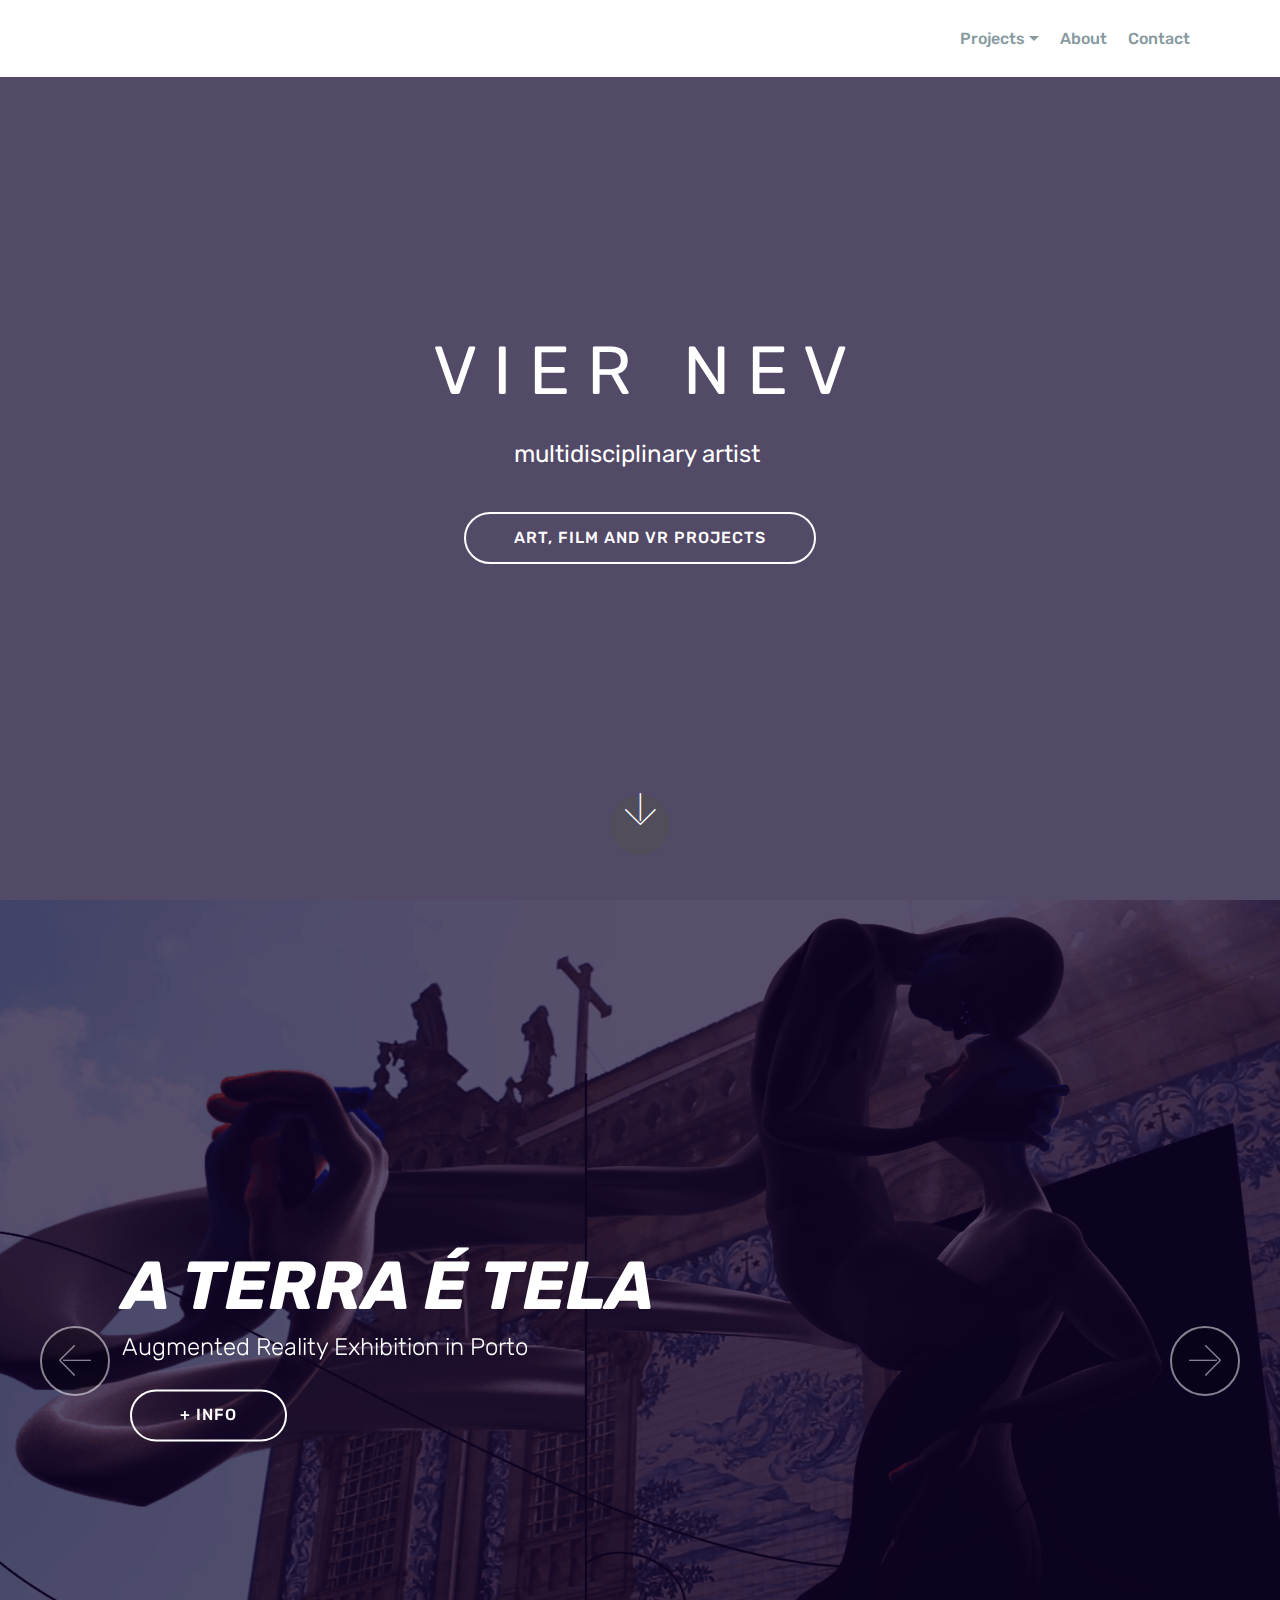
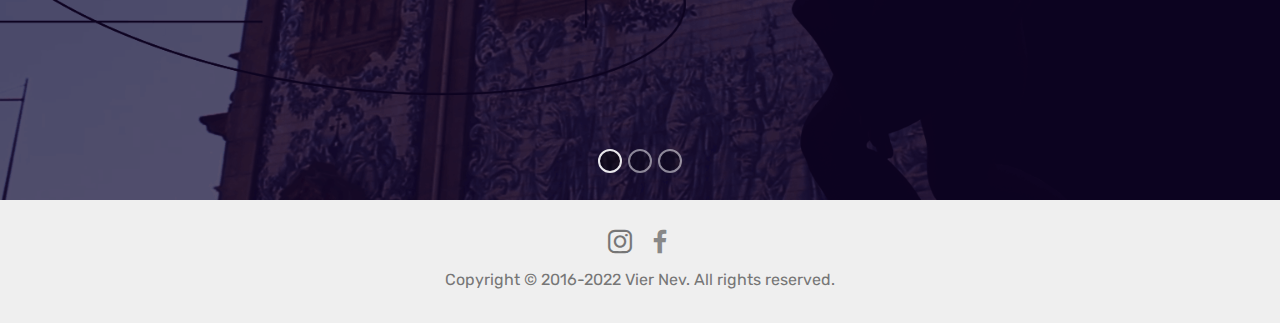
==== commit fd73413b: "create github pages" ====
--- a/index.html
+++ b/index.html
@@ -25,6 +25,22 @@
   
 </head>
 <body>
+
+<!-- Google Analytics -->
+<!-- Global site tag (gtag.js) - Google Analytics -->
+<script async src="https://www.googletagmanager.com/gtag/js?id=UA-125820902-1"></script>
+<script>
+  window.dataLayer = window.dataLayer || [];
+  function gtag(){dataLayer.push(arguments);}
+  gtag('js', new Date());
+
+  gtag('config', 'UA-125820902-1');
+</script>
+
+
+<!-- /Google Analytics -->
+
+
   <section class="menu cid-qTkzRZLJNu" once="menu" id="menu1-0">
 
     
@@ -46,10 +62,10 @@
         </div>
         <div class="collapse navbar-collapse" id="navbarSupportedContent">
             <ul class="navbar-nav nav-dropdown nav-right navbar-nav-top-padding" data-app-modern-menu="true"><li class="nav-item dropdown">
-                    <a class="nav-link link dropdown-toggle text-black display-4" href="https://mobirise.com" data-toggle="dropdown-submenu" aria-expanded="false">Projects<br></a><div class="dropdown-menu"><a class="dropdown-item text-black display-4" href="aterraetela.html">A Terra é Tela<br></a><a class="dropdown-item text-black display-4" href="amindsang.html" aria-expanded="false">A Mind Sang</a><a class="dropdown-item text-black display-4" href="darcria.html" aria-expanded="false">Dar Cria</a></div>
-                </li><li class="nav-item"><a class="nav-link link text-black display-4" href="about.html">
+                    <a class="nav-link link dropdown-toggle text-warning display-4" href="https://mobirise.com" data-toggle="dropdown-submenu" aria-expanded="true">Projects<br></a><div class="dropdown-menu"><a class="dropdown-item text-warning display-4" href="aterraetela.html">A Terra é Tela<br></a><a class="dropdown-item text-warning display-4" href="amindsang.html" aria-expanded="false">A Mind Sang</a><a class="dropdown-item text-warning display-4" href="darcria.html" aria-expanded="false">Dar Cria</a></div>
+                </li><li class="nav-item"><a class="nav-link link text-warning display-4" href="about.html">
                         
-                        About</a></li><li class="nav-item"><a class="nav-link link text-black display-4" href="about.html#info2-q">
+                        About</a></li><li class="nav-item"><a class="nav-link link text-warning display-4" href="about.html#info2-q">
                         
                         Contact</a></li></ul>
             
@@ -57,7 +73,7 @@
     </nav>
 </section>
 
-<section class="engine"><a href="https://mobirise.info/c">free site builder</a></section><section class="header6 cid-rAykctUVbm mbr-fullscreen" data-bg-video="https://www.youtube.com/watch?v=2GajzbdD3J8/watch?v=2GajzbdD3J8" id="header6-j">
+<section class="engine"><a href="https://mobirise.info/j">website templates</a></section><section class="header6 cid-rAykctUVbm mbr-fullscreen" data-bg-video="https://www.youtube.com/watch?v=2GajzbdD3J8/watch?v=2GajzbdD3J8" id="header6-j">
 
     
 
@@ -68,8 +84,7 @@
         <div class="row justify-content-md-center">
             <div class="mbr-white col-md-10">
                 <h1 class="mbr-section-title align-center mbr-bold pb-3 mbr-fonts-style display-1"><span style="font-weight: normal;">V I E R &nbsp; N E V</span></h1>
-                <p class="mbr-text align-center pb-3 mbr-fonts-style display-5">
-                    Vier Nev is a Portuguese multidisciplinary artist&nbsp;</p>
+                <p class="mbr-text align-center pb-3 mbr-fonts-style display-5">multidisciplinary artist&nbsp;</p>
                 <div class="mbr-section-btn align-center"><a class="btn btn-md btn-white-outline display-4" href="index.html#slider1-g">ART, FILM AND VR PROJECTS</a></div>
             </div>
         </div>
